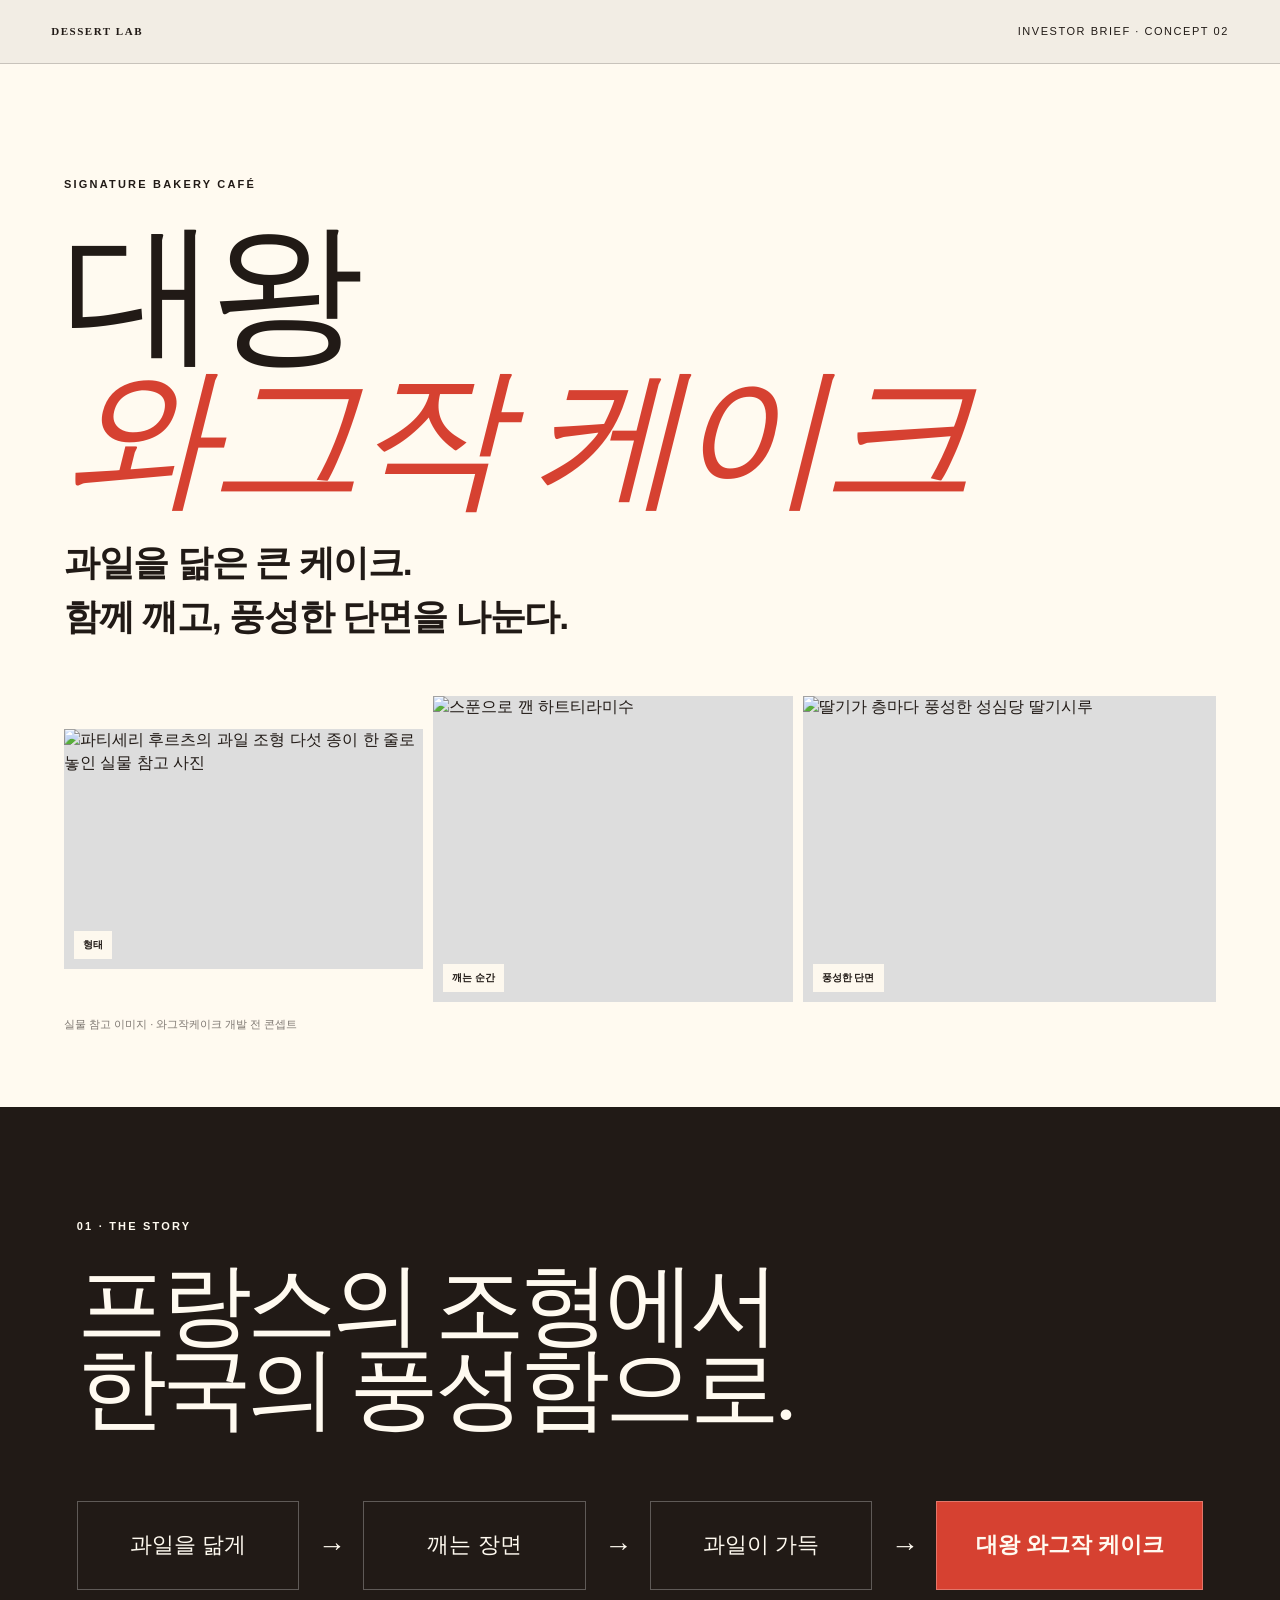
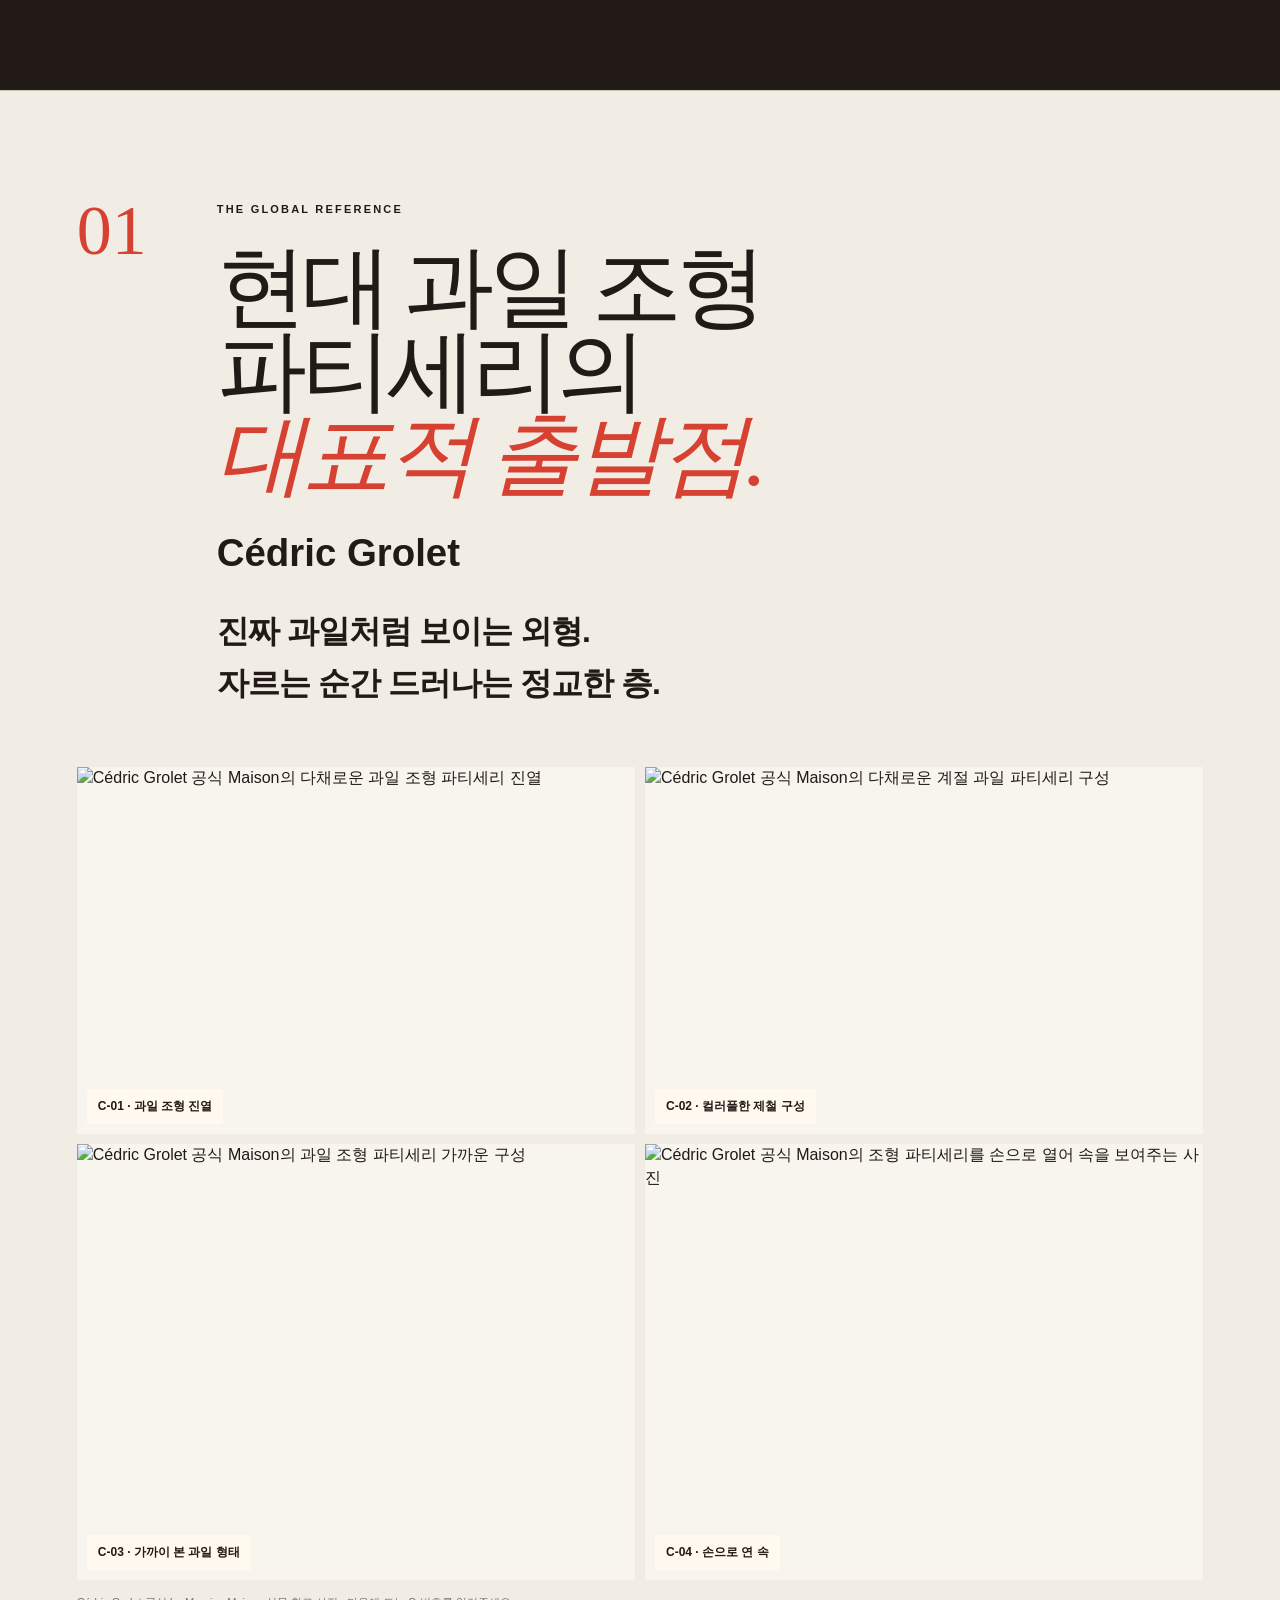
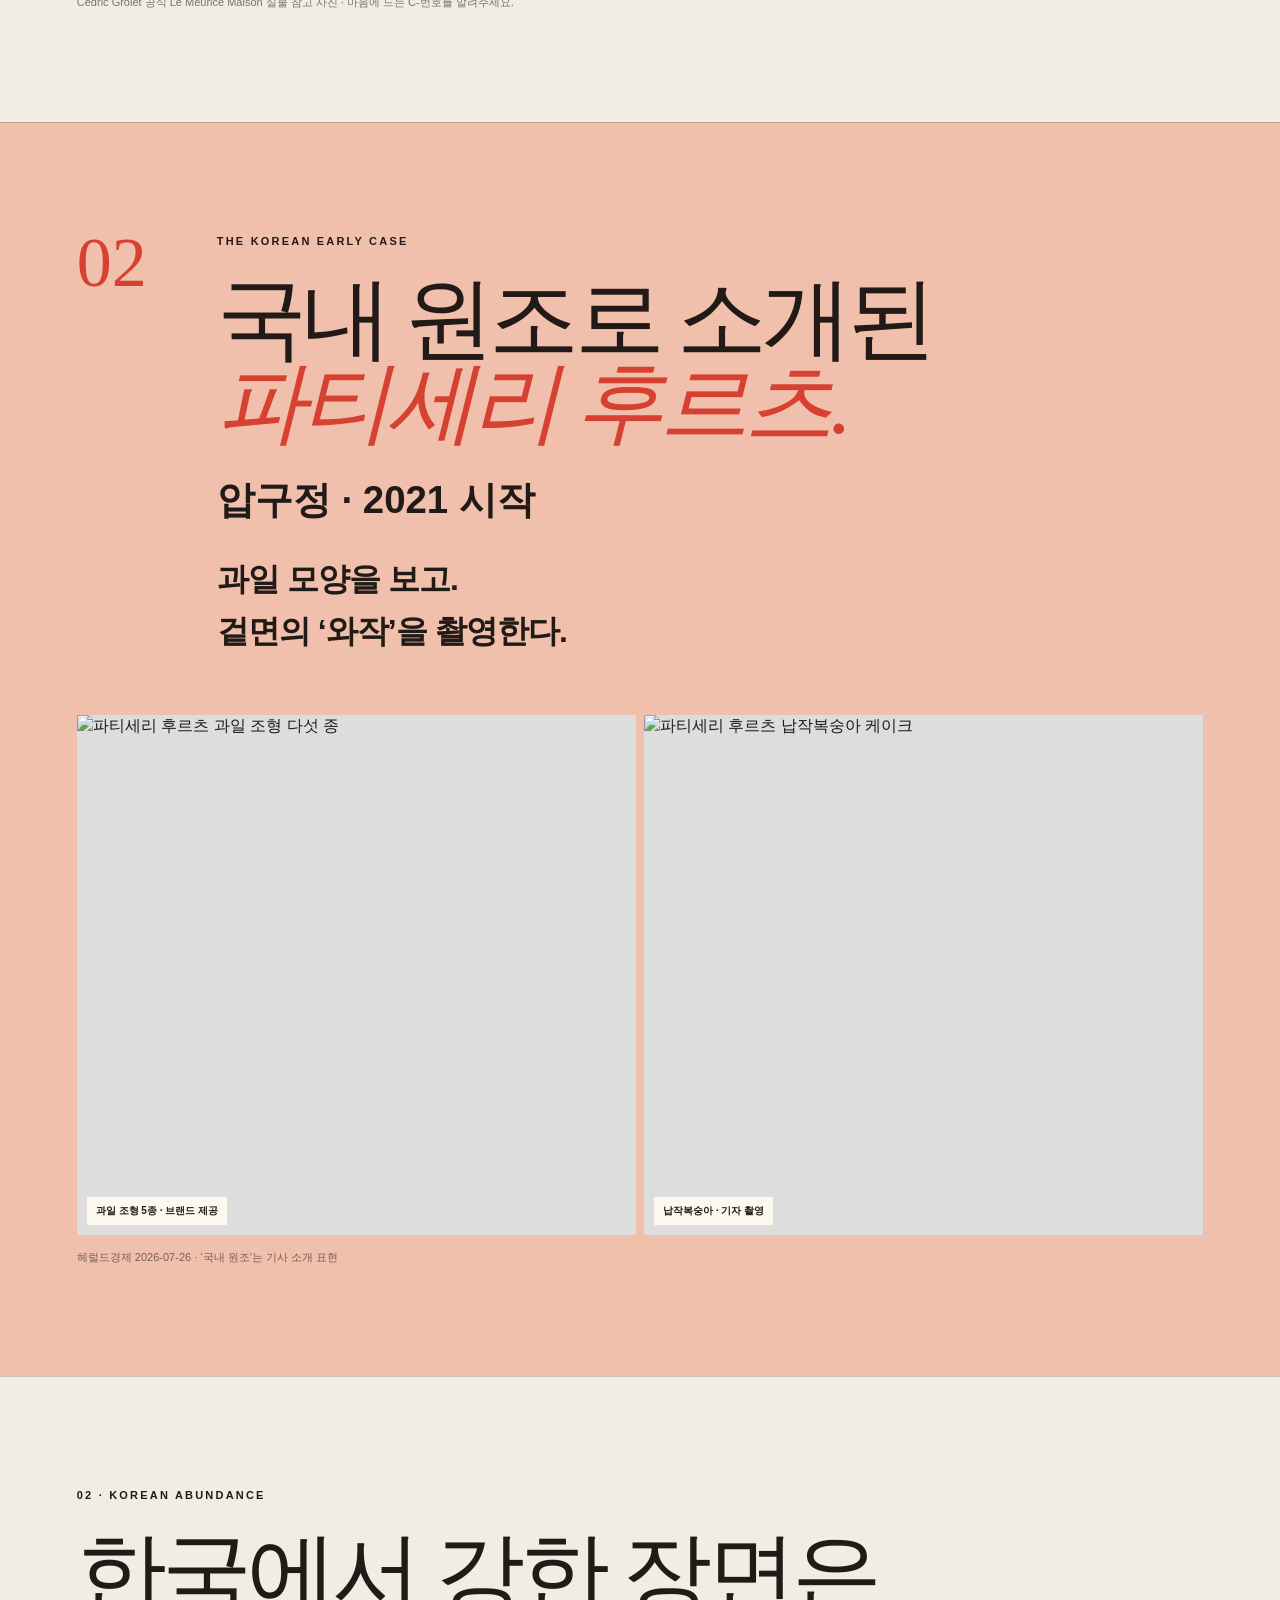
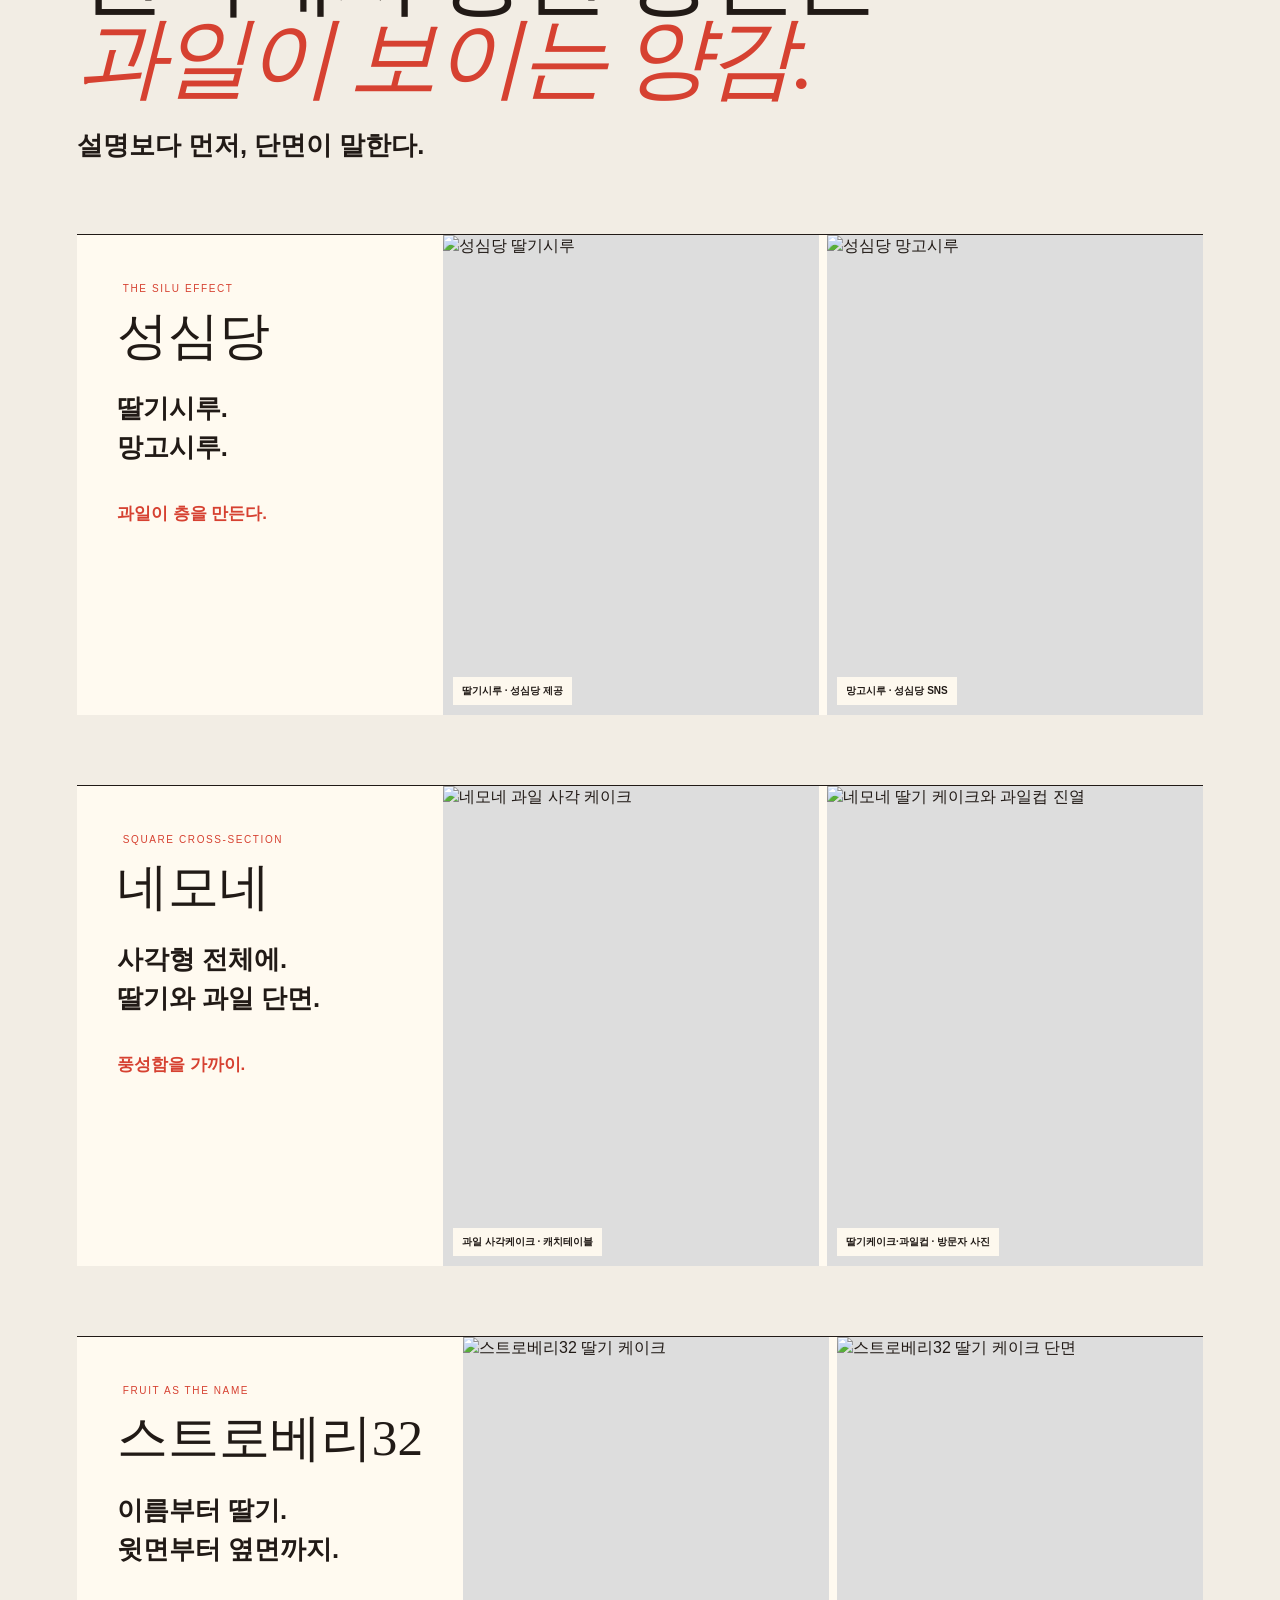
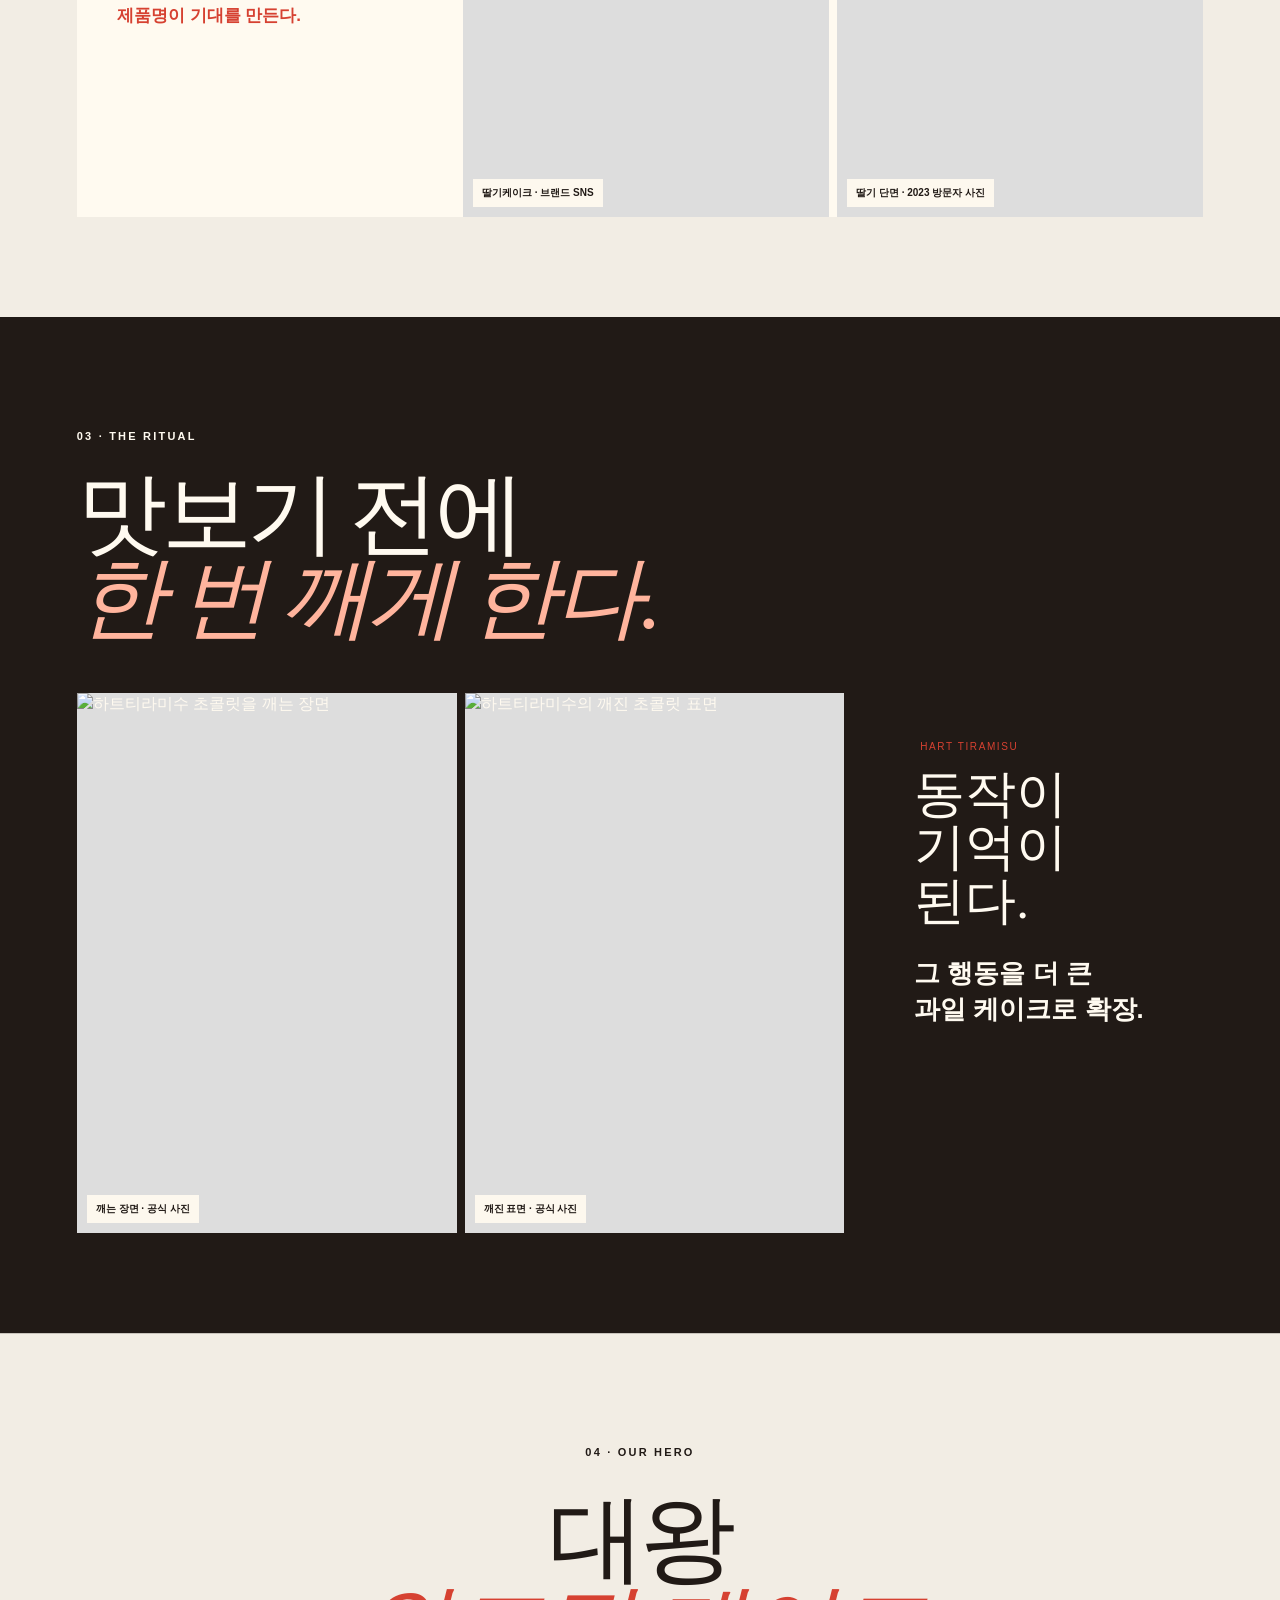
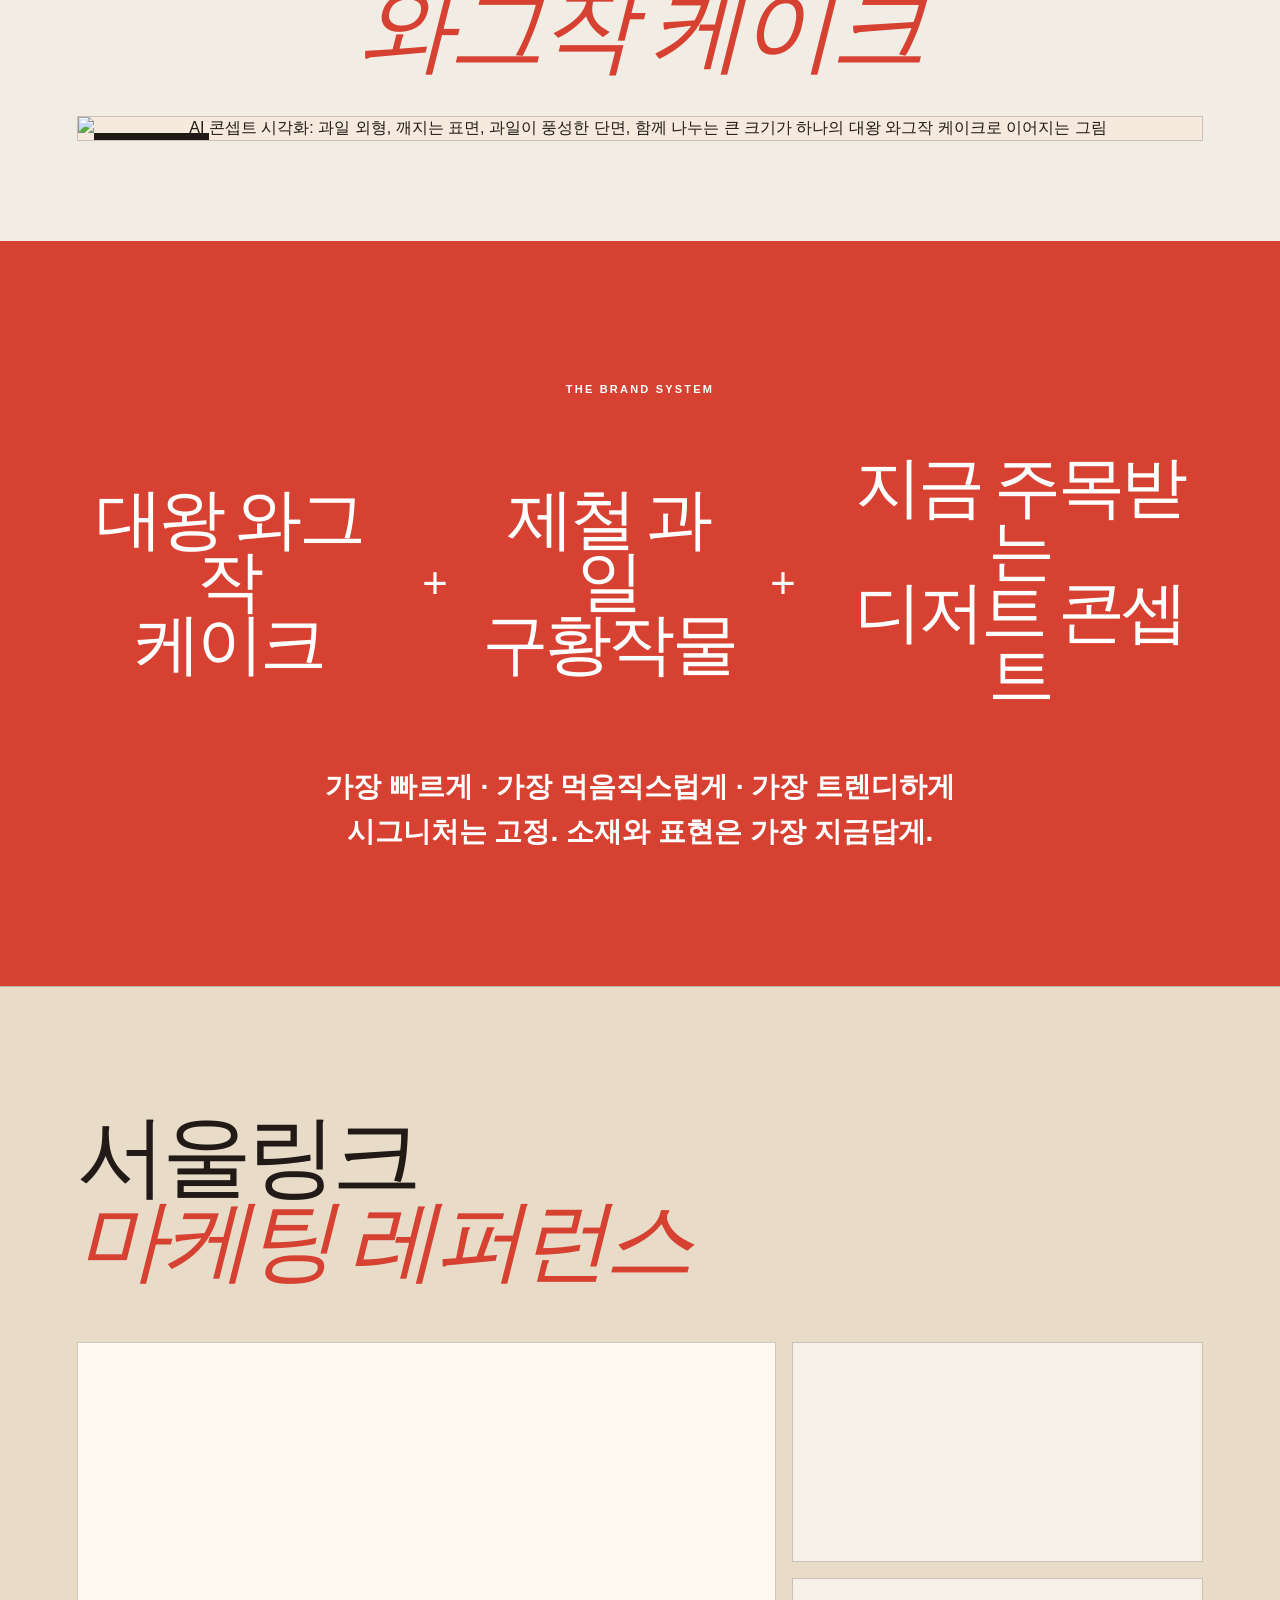
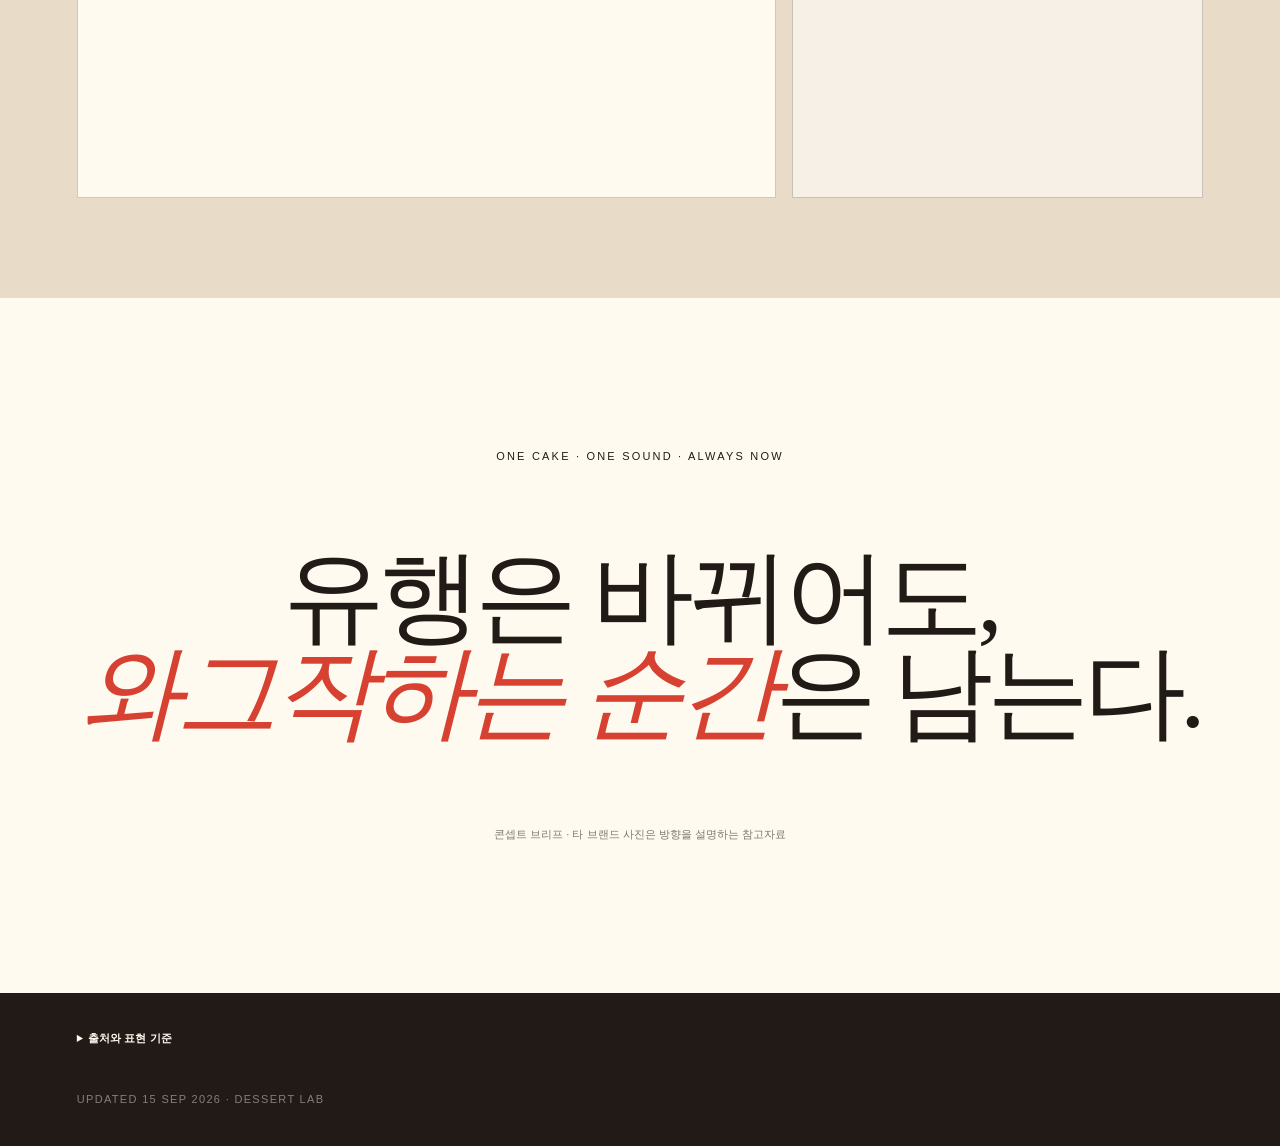
==== index.html @ 6ab6a75a "Publish reviewed Wagjak investor brief for GitHub Pages" ====
<!doctype html><html lang="ko"><head><meta charset="utf-8"><meta name="viewport" content="width=device-width,initial-scale=1"><title>대왕 와그작 케이크 — 투자자 브리프</title><meta name="description" content="대왕 와그작 케이크 투자자 콘셉트 브리프"><link rel="icon" href="favicon.svg"><link rel="stylesheet" href="investor-brief.css"></head><body>
<header class="topbar"><a href="/wagjak-investor-brief/">DESSERT LAB</a><span>INVESTOR BRIEF · CONCEPT 02</span></header><main>
<section class="hero"><p class="tag">SIGNATURE BAKERY CAFÉ</p><h1>대왕<br><em>와그작 케이크</em></h1><p class="hero-line">과일을 닮은 큰 케이크.</p><p class="hero-line">함께 깨고, 풍성한 단면을 나눈다.</p><div class="hero-strip"><figure><img src="https://t1.daumcdn.net/news/202607/26/ned/20260726112140894qtnc.png" alt="파티세리 후르츠의 과일 조형 다섯 종이 한 줄로 놓인 실물 참고 사진"><figcaption>형태</figcaption></figure><figure><img src="https://cdn.imweb.me/thumbnail/20251105/2d147b39cf2cd.png" alt="스푼으로 깬 하트티라미수"><figcaption>깨는 순간</figcaption></figure><figure><img src="https://t1.daumcdn.net/news/202502/12/nongmin/20250212144545422klud.jpg" alt="딸기가 층마다 풍성한 성심당 딸기시루"><figcaption>풍성한 단면</figcaption></figure></div><p class="note">실물 참고 이미지 · 와그작케이크 개발 전 콘셉트</p></section>

<section class="section dark"><p class="label">01 · THE STORY</p><h2>프랑스의 조형에서<br>한국의 풍성함으로.</h2><div class="path"><span>과일을 닮게</span><i>→</i><span>깨는 장면</span><i>→</i><span>과일이 가득</span><i>→</i><strong>대왕 와그작 케이크</strong></div></section>

<section class="section chapter cedric-chapter"><div class="num">01</div><div><p class="tag">THE GLOBAL REFERENCE</p><h2>현대 과일 조형 파티세리의<br><em>대표적 출발점.</em></h2><h3>Cédric Grolet</h3><p class="slide">진짜 과일처럼 보이는 외형.</p><p class="slide">자르는 순간 드러나는 정교한 층.</p></div><div class="gallery cedric-gallery"><figure><img src="https://cedric-grolet.com/img/sym/medias/resize/prehome_desktop-938065b7250c90f89d3b0b6c41bfcf95ceca640b_CG-Meurice-Printemps-Mai%CC%88aCha%CC%88-21-(1).jpg" alt="Cédric Grolet 공식 Maison의 다채로운 과일 조형 파티세리 진열" loading="lazy"><figcaption>C-01 · 과일 조형 진열</figcaption></figure><figure><img src="https://cedric-grolet.com/img/sym/medias/resize/editointro_tablet_2x-187b91f74e1d0a1f94e488424fb6aaaf1cd34687_CG-Meurice-Hiver2025-Mai%CC%88aCha%CC%88-101.jpg" alt="Cédric Grolet 공식 Maison의 다채로운 계절 과일 파티세리 구성" loading="lazy"><figcaption>C-02 · 컬러풀한 제철 구성</figcaption></figure><figure><img src="https://cedric-grolet.com/img/sym/medias/resize/editofull_mobile_2x-005d2161b3e5ae58d8e81b61d31ab1f78c7040b7_Mobile-SECONDMaison-Meurice.jpg" alt="Cédric Grolet 공식 Maison의 과일 조형 파티세리 가까운 구성" loading="lazy"><figcaption>C-03 · 가까이 본 과일 형태</figcaption></figure><figure><img src="https://cedric-grolet.com/img/sym/medias/resize/editodemi_tablet_2x-8f49343220e0423e98db856c11fac71ce578ff63_CG-Meurice-Hiver2025-Mai%CC%88aCha%CC%88-112.jpg" alt="Cédric Grolet 공식 Maison의 조형 파티세리를 손으로 열어 속을 보여주는 사진" loading="lazy"><figcaption>C-04 · 손으로 연 속</figcaption></figure></div><p class="source">Cédric Grolet 공식 Le Meurice Maison 실물 참고 사진 · 마음에 드는 C-번호를 알려주세요.</p></section>

<section class="section chapter peach"><div class="num">02</div><div><p class="tag">THE KOREAN EARLY CASE</p><h2>국내 원조로 소개된<br><em>파티세리 후르츠.</em></h2><h3>압구정 · 2021 시작</h3><p class="slide">과일 모양을 보고.</p><p class="slide">겉면의 ‘와작’을 촬영한다.</p></div><div class="gallery two"><figure><img src="https://t1.daumcdn.net/news/202607/26/ned/20260726112140894qtnc.png" alt="파티세리 후르츠 과일 조형 다섯 종"><figcaption>과일 조형 5종 · 브랜드 제공</figcaption></figure><figure><img src="https://t1.daumcdn.net/news/202607/26/ned/20260726112141192msxs.png" alt="파티세리 후르츠 납작복숭아 케이크"><figcaption>납작복숭아 · 기자 촬영</figcaption></figure></div><p class="source">헤럴드경제 2026-07-26 · ‘국내 원조’는 기사 소개 표현</p></section>

<section class="section abundance"><p class="label">02 · KOREAN ABUNDANCE</p><h2>한국에서 강한 장면은<br><em>과일이 보이는 양감.</em></h2><p class="lead">설명보다 먼저, 단면이 말한다.</p>
<article class="brand"><div class="brand-copy"><span>THE SILU EFFECT</span><h3>성심당</h3><p>딸기시루.</p><p>망고시루.</p><strong>과일이 층을 만든다.</strong></div><div class="gallery two"><figure><img src="https://t1.daumcdn.net/news/202502/12/nongmin/20250212144545422klud.jpg" alt="성심당 딸기시루"><figcaption>딸기시루 · 성심당 제공</figcaption></figure><figure><img src="https://cphoto.asiae.co.kr/listimglink/1/2024072014373658607_1721453856.jpg" alt="성심당 망고시루"><figcaption>망고시루 · 성심당 SNS</figcaption></figure></div></article>
<article class="brand"><div class="brand-copy"><span>SQUARE CROSS-SECTION</span><h3>네모네</h3><p>사각형 전체에.</p><p>딸기와 과일 단면.</p><strong>풍성함을 가까이.</strong></div><div class="gallery two"><figure><img src="/wagjak-investor-brief/evidence/hunt/SUP-DOM-005/nemone-cake.jpg" alt="네모네 과일 사각 케이크"><figcaption>과일 사각케이크 · 캐치테이블</figcaption></figure><figure><img src="/wagjak-investor-brief/evidence/hunt/CLAUDE-116-KOREAPRODUCTVISUALS/images/nemone_ugc_IMG4414.jpg" alt="네모네 딸기 케이크와 과일컵 진열"><figcaption>딸기케이크·과일컵 · 방문자 사진</figcaption></figure></div></article>
<article class="brand"><div class="brand-copy"><span>FRUIT AS THE NAME</span><h3>스트로베리32</h3><p>이름부터 딸기.</p><p>윗면부터 옆면까지.</p><strong>제품명이 기대를 만든다.</strong></div><div class="gallery two"><figure><img src="https://t1.daumcdn.net/news/202502/12/nongmin/20250212144542284dgti.png" alt="스트로베리32 딸기 케이크"><figcaption>딸기케이크 · 브랜드 SNS</figcaption></figure><figure><img src="/wagjak-investor-brief/evidence/brief/strawberry32-cross.jpg" alt="스트로베리32 딸기 케이크 단면"><figcaption>딸기 단면 · 2023 방문자 사진</figcaption></figure></div></article></section>

<section class="section dark crack"><p class="label">03 · THE RITUAL</p><h2>맛보기 전에<br><em>한 번 깨게 한다.</em></h2><div class="crack-grid"><div class="gallery two"><figure><img src="https://cdn.imweb.me/thumbnail/20251105/2d147b39cf2cd.png" alt="하트티라미수 초콜릿을 깨는 장면"><figcaption>깨는 장면 · 공식 사진</figcaption></figure><figure><img src="https://cdn.imweb.me/thumbnail/20251109/1ca133a528142.png" alt="하트티라미수의 깨진 초콜릿 표면"><figcaption>깨진 표면 · 공식 사진</figcaption></figure></div><div class="brand-copy"><span>HART TIRAMISU</span><h3>동작이<br>기억이 된다.</h3><p>그 행동을 더 큰<br>과일 케이크로 확장.</p></div></div></section>

<section class="section product"><p class="label">04 · OUR HERO</p><h2>대왕<br><em>와그작 케이크</em></h2><figure class="concept-equation"><img src="/wagjak-investor-brief/evidence/brief/wagjak-ai-concept-equation-v1.png" alt="AI 콘셉트 시각화: 과일 외형, 깨지는 표면, 과일이 풍성한 단면, 함께 나누는 큰 크기가 하나의 대왕 와그작 케이크로 이어지는 그림" loading="lazy"><figcaption>AI 콘셉트 시각화</figcaption></figure></section>

<section class="architecture"><p class="tag">THE BRAND SYSTEM</p><div><strong>대왕 와그작<br>케이크</strong><i>+</i><strong>제철 과일<br>구황작물</strong><i>+</i><strong>지금 주목받는<br>디저트 콘셉트</strong></div><p>가장 빠르게 · 가장 먹음직스럽게 · 가장 트렌디하게</p><p>시그니처는 고정. 소재와 표현은 가장 지금답게.</p></section>

<section class="section marketing-reference"><h2>서울링크<br><em>마케팅 레퍼런스</em></h2><div class="marketing-reference-visuals" aria-hidden="true"><div class="marketing-reference-frame main"></div><div class="marketing-reference-frame"></div><div class="marketing-reference-frame"></div></div></section><section class="closing"><p>ONE CAKE · ONE SOUND · ALWAYS NOW</p><h2>유행은 바뀌어도,<br><em>와그작하는 순간</em>은 남는다.</h2><p class="note">콘셉트 브리프 · 타 브랜드 사진은 방향을 설명하는 참고자료</p></section>

<footer><details><summary>출처와 표현 기준</summary><ol><li><a href="https://cedric-grolet.com/meurice/en/edito/our-maison">Cédric Grolet 공식 Maison</a> 및 <a href="https://cedric-grolet.com/monte-carlo/produit/citron-jaune25/">공식 Citron Jaune</a>. 2012년부터 Le Meurice 수석 파티시에로 활동한 흐름을 확인했습니다.</li><li><a href="https://v.daum.net/v/20260726112140018">헤럴드경제 파티세리 후르츠 인터뷰</a>. 직접 전파·카피 관계는 주장하지 않습니다.</li><li><a href="https://v.daum.net/v/20250212144540543?s=print_news">농민신문 딸기시루·스트로베리32</a>, <a href="https://view.asiae.co.kr/article/2024072014395605484">아시아경제 망고시루</a>, <a href="https://hozy.tistory.com/661">스트로베리32 방문자 단면 사진, 2023-01-06</a>.</li><li><a href="https://www.catchtable.net/shop/nemone_cafe/menus">네모네 캐치테이블</a> 및 성수점 방문자 사진.</li><li><a href="https://harttiramisu.kr/brand">하트티라미수 공식 브랜드</a>.</li></ol><p>와그작케이크의 실제 제품 사진은 아직 없습니다. 제품 크기·맛·공정·인테리어는 개발 전 제안입니다.</p></details><span>UPDATED 15 SEP 2026 · DESSERT LAB</span></footer>
</main></body></html>
---- investor-brief.css ----
:root{--ink:#211a16;--paper:#f2ede4;--cream:#fffaf0;--red:#d64131;--peach:#efb097;--green:#415a43;--line:rgba(33,26,22,.2)}*{box-sizing:border-box}body{margin:0;background:var(--paper);color:var(--ink);font-family:Inter,Pretendard,"Apple SD Gothic Neo",Arial,sans-serif;line-height:1.4}a{color:inherit}img{display:block;width:100%;height:100%;object-fit:cover}h1,h2,h3,p{word-break:keep-all}.topbar{height:64px;padding:0 max(24px,4vw);display:flex;align-items:center;justify-content:space-between;border-bottom:1px solid var(--line);font-size:11px;letter-spacing:.14em}.topbar a{font-family:Georgia,serif;font-weight:700;text-decoration:none}.hero{padding:8vw 5vw 5vw;min-height:100vh;background:var(--cream)}.tag,.label{font-size:11px;letter-spacing:.2em;font-weight:800}.hero h1,.section h2,.architecture strong,.closing h2{font-family:Georgia,"Noto Serif KR",serif;font-weight:400;letter-spacing:-.055em;line-height:.94}.hero h1{font-size:clamp(72px,12vw,188px);margin:28px 0}em{font-style:italic;color:var(--red)}.hero-line{font-size:clamp(22px,2.8vw,42px);font-weight:650;letter-spacing:-.035em;margin:4px 0}.hero-strip{display:grid;grid-template-columns:1fr 1fr 1.15fr;gap:10px;height:34vh;min-height:260px;margin-top:54px}figure{position:relative;margin:0;overflow:hidden;background:#ddd}figcaption{position:absolute;left:10px;bottom:10px;background:rgba(255,250,240,.94);color:var(--ink);padding:7px 9px;font-size:10px;font-weight:700}.note,.source{font-size:11px;opacity:.58;margin-top:15px}.section{padding:100px max(24px,6vw);border-top:1px solid var(--line)}.section h2{font-size:clamp(48px,7vw,104px);margin:28px 0;max-width:1200px}.lead{font-size:clamp(18px,2vw,28px);font-weight:650}.option-grid{display:grid;grid-template-columns:repeat(3,1fr);gap:18px;margin-top:54px}.option-grid article{background:var(--cream);padding:14px}.option-grid article>b,.brand-copy>span{display:block;font-size:10px;letter-spacing:.16em;color:var(--red);margin:7px 6px 13px}.duo{height:330px;display:grid;grid-template-columns:1fr 1fr;gap:3px}.option-grid h3{font-family:Georgia,"Noto Serif KR",serif;font-size:30px;margin:22px 6px 6px}.option-grid p{margin:0 6px 12px}.dark{background:var(--ink);color:var(--cream)}.dark em{color:#ffb49d}.path{display:grid;grid-template-columns:1fr auto 1fr auto 1fr auto 1.2fr;align-items:center;gap:18px;margin-top:70px}.path span,.path strong{padding:28px 16px;border:1px solid rgba(255,255,255,.28);font-size:clamp(16px,1.7vw,25px);text-align:center}.path strong{background:var(--red)}.path i{font-size:28px}.chapter{display:grid;grid-template-columns:110px 1fr;column-gap:30px}.num{font:70px Georgia,serif;color:var(--red)}.chapter h3{font-size:clamp(26px,3vw,46px);margin:0 0 30px}.slide{font-size:clamp(21px,2.5vw,36px);font-weight:650;letter-spacing:-.03em;margin:7px 0}.gallery{display:grid;gap:8px}.gallery.two{grid-template-columns:repeat(2,1fr)}.gallery.three{grid-template-columns:repeat(3,1fr)}.chapter>.gallery{grid-column:1/-1;height:520px;margin-top:54px}.source{grid-column:1/-1}.peach{background:#f1c0ad}.brand{display:grid;grid-template-columns:.65fr 1.35fr;background:var(--cream);border-top:1px solid var(--ink);margin-top:70px}.brand-copy{padding:40px}.brand-copy h3{font:clamp(38px,4vw,62px)/1.05 Georgia,"Noto Serif KR",serif;margin:10px 0 28px}.brand-copy p{font-size:clamp(19px,2vw,28px);font-weight:650;margin:4px 0}.brand-copy strong{display:block;margin-top:36px;font-size:17px;color:var(--red)}.brand .gallery{height:480px}.crack-grid{display:grid;grid-template-columns:1.4fr .6fr;gap:30px;margin-top:52px}.crack-grid>.gallery{height:540px}.product{text-align:center}.product>h2{font-size:clamp(76px,12vw,170px);margin:48px auto 80px}.ritual{display:grid;grid-template-columns:repeat(4,1fr);border-block:1px solid var(--ink);text-align:left}.ritual div{padding:30px;border-right:1px solid var(--ink)}.ritual div:last-child{border:0}.ritual b,.proof b,.pillar-grid b{font-size:11px;color:var(--red)}.ritual h3{font-size:30px;margin:30px 0 8px}.architecture{padding:130px 5vw;background:var(--red);color:#fff;text-align:center}.architecture>div{display:flex;align-items:center;justify-content:center;gap:28px;margin:60px auto;max-width:1500px}.architecture strong{font-size:clamp(34px,5.2vw,76px)}.architecture i{font-size:44px}.architecture>p:not(.tag){font-size:clamp(20px,2.2vw,32px);font-weight:700;margin:5px}.why{background:#e8dcc9}.answer{font:clamp(70px,11vw,154px)/1 Georgia,"Noto Serif KR",serif;color:var(--red);margin:45px 0}.proof{display:grid;grid-template-columns:repeat(3,1fr);margin-top:60px;border:1px solid var(--ink)}.proof article{padding:36px;min-height:270px;border-right:1px solid var(--ink)}.proof article:last-child{border:0}.proof h3{font-size:clamp(25px,2.5vw,38px);margin:34px 0}.proof span{display:inline-block;padding:8px 10px;border:1px dashed var(--ink);font-size:10px;opacity:.6}.founder-grid{display:grid;grid-template-columns:.7fr 1.3fr;gap:50px;margin-top:60px}.founder-grid>div:first-child{align-self:center}.founder-grid strong{display:block;font:clamp(28px,3vw,46px)/1.2 Georgia,"Noto Serif KR",serif;margin-top:46px}.founder-grid small{display:block;margin-top:34px;opacity:.55}.founder-grid>.gallery{height:570px}.experience{display:flex;justify-content:center;align-items:center;gap:30px;margin-top:64px;font:clamp(25px,4vw,60px)/1.1 Georgia,"Noto Serif KR",serif}.experience i{color:#ffb49d}.pillars{background:var(--green);color:var(--cream)}.pillar-grid{display:grid;grid-template-columns:repeat(4,1fr);margin-top:60px;border:1px solid rgba(255,255,255,.35)}.pillar-grid article{padding:34px;min-height:230px;border-right:1px solid rgba(255,255,255,.35)}.pillar-grid article:last-child{border:0}.pillar-grid b{color:#ffb49d}.pillar-grid h3{font:clamp(28px,3vw,45px)/1.1 Georgia,"Noto Serif KR",serif;margin:36px 0 12px}.formula{text-align:center;font:clamp(32px,5vw,72px)/1.15 Georgia,"Noto Serif KR",serif;margin:100px auto 0}.formula i{color:#ffb49d}.closing{padding:140px 6vw;background:var(--cream);text-align:center}.closing>p:first-child{font-size:11px;letter-spacing:.2em}.closing h2{font-size:clamp(58px,8vw,118px)}footer{padding:38px max(24px,6vw);background:var(--ink);color:var(--cream);font-size:11px}footer details{max-width:1100px;margin-bottom:30px}footer summary{cursor:pointer;font-weight:800;margin-bottom:16px}footer li{margin:8px 0}footer>span{opacity:.45;letter-spacing:.12em}
@media(max-width:900px){.option-grid{grid-template-columns:1fr}.duo{height:420px}.path{grid-template-columns:1fr}.path i{display:none}.chapter{grid-template-columns:1fr}.brand,.crack-grid,.founder-grid{grid-template-columns:1fr}.brand .gallery,.crack-grid>.gallery{height:440px}.architecture>div{flex-direction:column}.architecture i{transform:rotate(90deg)}.proof,.pillar-grid{grid-template-columns:1fr 1fr}.proof article:nth-child(2),.pillar-grid article:nth-child(2){border-right:0}}
@media(max-width:560px){.topbar{height:54px}.topbar>span{display:none}.hero{padding:70px 20px 36px}.hero h1{font-size:58px}.hero-strip{grid-template-columns:1fr 1fr;height:340px}.hero-strip figure:last-child{grid-column:1/-1}.section{padding:72px 20px}.section h2{font-size:43px}.duo{height:280px}.gallery.two,.gallery.three{grid-template-columns:1fr;height:auto}.gallery figure{height:310px}.chapter>.gallery{height:auto}.brand-copy{padding:28px 20px}.ritual{grid-template-columns:1fr 1fr}.ritual div:nth-child(2){border-right:0}.architecture{padding:90px 20px}.proof,.pillar-grid{grid-template-columns:1fr}.proof article,.pillar-grid article{border-right:0;border-bottom:1px solid currentColor}.experience{flex-direction:column;gap:12px}.closing{padding:100px 20px}.closing h2{font-size:48px}}
/* Numbered, real-photo choices in the existing hero direction section. */
.hero-choice-grid{display:grid;grid-template-columns:repeat(3,minmax(0,1fr));gap:18px;margin-top:45px}
.hero-choice{min-width:0;background:var(--cream);border:1px solid var(--line);overflow:hidden}
.hero-choice.preferred{grid-column:span 2;border:2px solid var(--red)}
.hero-choice-image{position:relative;aspect-ratio:1.22;background:#e5ded3;overflow:hidden}
.hero-choice.preferred .hero-choice-image{aspect-ratio:2.15}
.hero-choice-image img{width:100%;height:100%;object-fit:cover}
.hero-choice-number{position:absolute;top:13px;left:13px;display:grid;place-items:center;min-width:50px;height:50px;padding:0 8px;background:var(--red);color:#fff;font:700 25px Georgia,serif;box-shadow:0 2px 10px rgba(0,0,0,.17)}
.hero-choice-copy{padding:18px 20px 22px}
.hero-choice-copy h3{font:clamp(24px,2.4vw,34px)/1.15 Georgia,"Noto Serif KR",serif;margin:0 0 10px}
.hero-choice-copy p{font-size:15px;font-weight:650;margin:0 0 18px}
.hero-choice-copy small{display:block;font-size:11px;line-height:1.45;opacity:.7}
.hero-choice.preferred .hero-choice-copy h3{color:var(--red)}
.hero-choice-note{margin:28px 0 0;font-size:clamp(17px,1.8vw,24px);font-weight:700}
.hero-choice-sources{margin-top:24px;border-top:1px solid var(--line);padding-top:15px;font-size:12px;opacity:.72}
.hero-choice-sources summary{cursor:pointer;font-weight:700}
.hero-choice-sources p{max-width:900px;line-height:1.6}
@media(max-width:900px){.hero-choice-grid{grid-template-columns:repeat(2,minmax(0,1fr))}.hero-choice.preferred{grid-column:span 2}}
@media(max-width:560px){.hero-choice-grid{grid-template-columns:1fr;gap:14px;margin-top:30px}.hero-choice.preferred{grid-column:auto}.hero-choice.preferred .hero-choice-image,.hero-choice-image{aspect-ratio:1.25}.hero-choice-copy{padding:16px 18px 20px}.hero-choice-copy h3{font-size:28px}.hero-choice-number{min-width:45px;height:45px;font-size:23px}.hero-choice-note{font-size:18px}}
/* Version-separated QUÁ photo chooser in the existing founder section. */
.founder .lead{max-width:900px}
.qua-version{margin-top:70px;border:1px solid rgba(255,255,255,.34)}
.qua-version-heading{padding:28px 34px 34px;background:rgba(255,255,255,.08)}
.qua-version-heading span{font-size:11px;letter-spacing:.18em;color:#ffb49d;font-weight:800}
.qua-version-heading h3{font:clamp(30px,3.6vw,54px)/1.1 Georgia,"Noto Serif KR",serif;margin:18px 0 12px}
.qua-version-heading p{font-size:15px;line-height:1.55;max-width:1000px;margin:0;color:rgba(255,250,240,.8)}
.qua-franchise{border-color:#ffb49d}
.qua-franchise .qua-version-heading{background:rgba(214,65,49,.25)}
.qua-photo-group{padding:32px 34px 38px;border-top:1px solid rgba(255,255,255,.25)}
.qua-group-title{display:flex;gap:20px;align-items:baseline;margin-bottom:22px}
.qua-group-title b{font-size:11px;letter-spacing:.17em;color:#ffb49d}
.qua-group-title h4{font:29px Georgia,"Noto Serif KR",serif;margin:0}
.qua-photo-grid{display:grid;grid-template-columns:repeat(3,minmax(0,1fr));gap:15px}
.qua-photo{min-width:0;background:#fffaf0;color:#211a16}
.qua-photo-frame{position:relative;aspect-ratio:1.28;background:#d5d0c7;overflow:hidden}
.qua-photo-frame img{width:100%;height:100%;object-fit:cover}
.qua-photo-frame span{position:absolute;top:12px;left:12px;padding:8px 10px;background:#d64131;color:#fff;font-size:12px;font-weight:800;letter-spacing:.04em}
.qua-photo p{margin:13px 16px 7px;font-size:19px;font-weight:700}
.qua-photo small{display:block;margin:0 16px 17px;font-size:11px;opacity:.65}
.qua-pick-note{font-size:clamp(17px,1.8vw,24px);font-weight:700;margin:42px 0 0}
.qua-photo-sources{border-top:1px solid rgba(255,255,255,.35);margin-top:24px;padding-top:15px;font-size:12px;opacity:.7}
.qua-photo-sources summary{cursor:pointer;font-weight:800}
.qua-photo-sources p{max-width:900px;line-height:1.6}
@media(max-width:900px){.qua-photo-grid{grid-template-columns:repeat(2,minmax(0,1fr))}}
@media(max-width:560px){.qua-version{margin-top:40px}.qua-version-heading{padding:24px 20px}.qua-version-heading h3{font-size:34px}.qua-version-heading p{font-size:13px}.qua-photo-group{padding:24px 20px 28px}.qua-photo-grid{grid-template-columns:1fr;gap:14px}.qua-photo-frame{aspect-ratio:1.38}.qua-photo p{font-size:18px}.qua-pick-note{font-size:18px}}
/* Official Maison photo alternatives only in the Cédric chapter. */
.cedric-chapter>.cedric-gallery{grid-template-columns:repeat(2,minmax(0,1fr));height:auto;gap:10px}
.cedric-gallery figure{aspect-ratio:1.52;background:#f8f5ef}
.cedric-gallery figure:nth-child(n+3){aspect-ratio:1.28}
.cedric-gallery figure:nth-child(n+3) img{object-fit:contain}
.cedric-gallery figcaption{font-size:12px;padding:9px 11px}
@media(max-width:560px){.cedric-chapter>.cedric-gallery{grid-template-columns:1fr;height:auto}.cedric-gallery figure{height:auto;aspect-ratio:1.35}.cedric-gallery figure:nth-child(n+3){aspect-ratio:1.02}}
/* Two strong photos per QUÁ version group after the owner upload revision. */
.qua-photo-grid.two{grid-template-columns:repeat(2,minmax(0,1fr))}
@media(max-width:560px){.qua-photo-grid.two{grid-template-columns:1fr}}
/* Two evidence pillars in the existing SeoulLink rationale section. */
.why .proof-two{grid-template-columns:repeat(2,minmax(0,1fr));gap:20px;border:0;margin-top:54px}
.why .proof-two article{min-width:0;min-height:520px;border:1px solid var(--ink);background:var(--cream);padding:28px;display:flex;flex-direction:column}
.why .proof-two h3{font:clamp(27px,3vw,47px)/1.12 Georgia,"Noto Serif KR",serif;letter-spacing:-.045em;margin:0 0 28px}
.why .reference-slot{flex:1;min-height:330px;border:2px dashed rgba(33,26,22,.35);display:flex;align-items:center;justify-content:center;background:rgba(232,220,201,.38)}
.why .reference-slot span{border:0;padding:0;opacity:.55;font-size:14px;letter-spacing:.03em}
.why .proof-qua-images{flex:1;display:grid;grid-template-columns:1fr 1fr 1.15fr;gap:7px;min-height:330px;overflow:hidden}
.why .proof-qua-images img{min-width:0;min-height:0;width:100%;height:100%;object-fit:cover}
.why .founder-proof>a{font-size:13px;font-weight:700;align-self:flex-start;margin-top:16px;text-decoration:none;border-bottom:1px solid currentColor}
@media(max-width:900px){.why .proof-two{grid-template-columns:1fr}.why .proof-two article{min-height:450px}}
@media(max-width:560px){.why .proof-two{margin-top:32px;gap:14px}.why .proof-two article{padding:20px;min-height:360px}.why .reference-slot{min-height:250px}.why .proof-qua-images{grid-template-columns:repeat(2,minmax(0,1fr));min-height:0}.why .proof-qua-images img{height:170px}.why .proof-qua-images img:last-child{grid-column:1/-1;height:225px}}
@media(max-width:560px){.hero-strip figure:first-child figcaption{top:8px;bottom:auto}}
/* Single, empty visual shell for future SeoulLink marketing references. */
.marketing-reference{background:#e8dcc9}
.marketing-reference h2{max-width:1100px}
.marketing-reference-visuals{display:grid;grid-template-columns:minmax(0,1.7fr) minmax(0,1fr);grid-template-rows:repeat(2,220px);gap:16px;margin-top:58px}
.marketing-reference-frame{min-width:0;border:1px solid rgba(33,26,22,.22);background:#f6f0e6}
.marketing-reference-frame.main{grid-row:span 2;background:#fffaf0}
@media(max-width:900px){.marketing-reference-visuals{grid-template-columns:1fr 1fr;grid-template-rows:360px 190px}.marketing-reference-frame.main{grid-column:span 2;grid-row:auto}}
@media(max-width:560px){.marketing-reference-visuals{grid-template-columns:1fr;grid-template-rows:260px 150px 150px;gap:12px;margin-top:36px}.marketing-reference-frame.main{grid-column:auto}}
/* Keep the complete 1280:853 first-page fruit composition inside its own frame. */
.hero-strip figure:first-child{width:100%;height:auto;aspect-ratio:1280/853;align-self:center}
/* The 04 concept equation is a labeled AI visualization, not product photography. */
.product>h2{font-size:clamp(62px,7.5vw,112px);margin:34px auto 42px}
.product>.concept-equation{max-width:1500px;margin:0 auto;background:#f6eadf;border:1px solid var(--line)}
.product>.concept-equation img{width:100%;height:auto;object-fit:contain}
.product>.concept-equation figcaption{top:16px;bottom:auto;left:16px;background:var(--ink);color:#fff;font-size:12px;letter-spacing:.02em;padding:9px 11px}
@media(max-width:560px){.product>h2{margin:25px auto 32px}.product>.concept-equation{width:calc(100% + 40px);max-width:none;margin-left:-20px}.product>.concept-equation figcaption{top:10px;left:10px;font-size:10px;padding:7px 9px}}
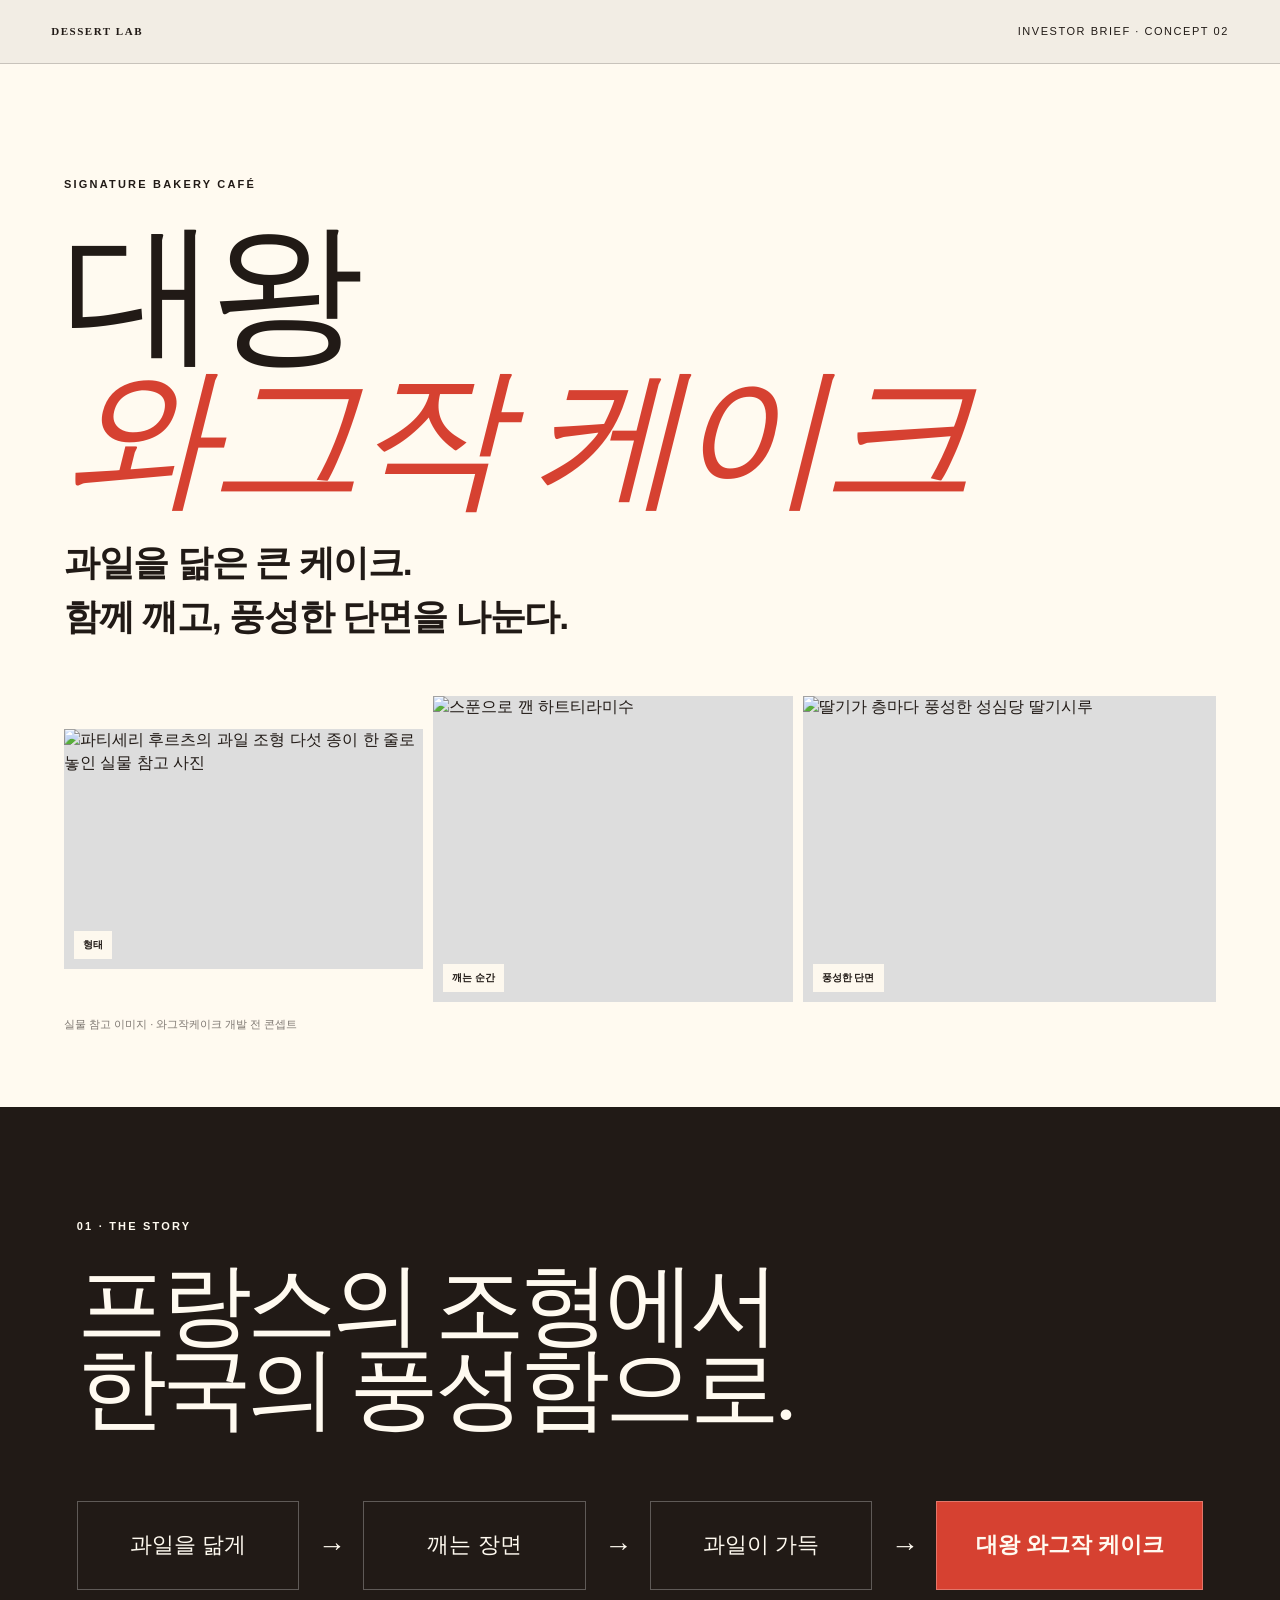
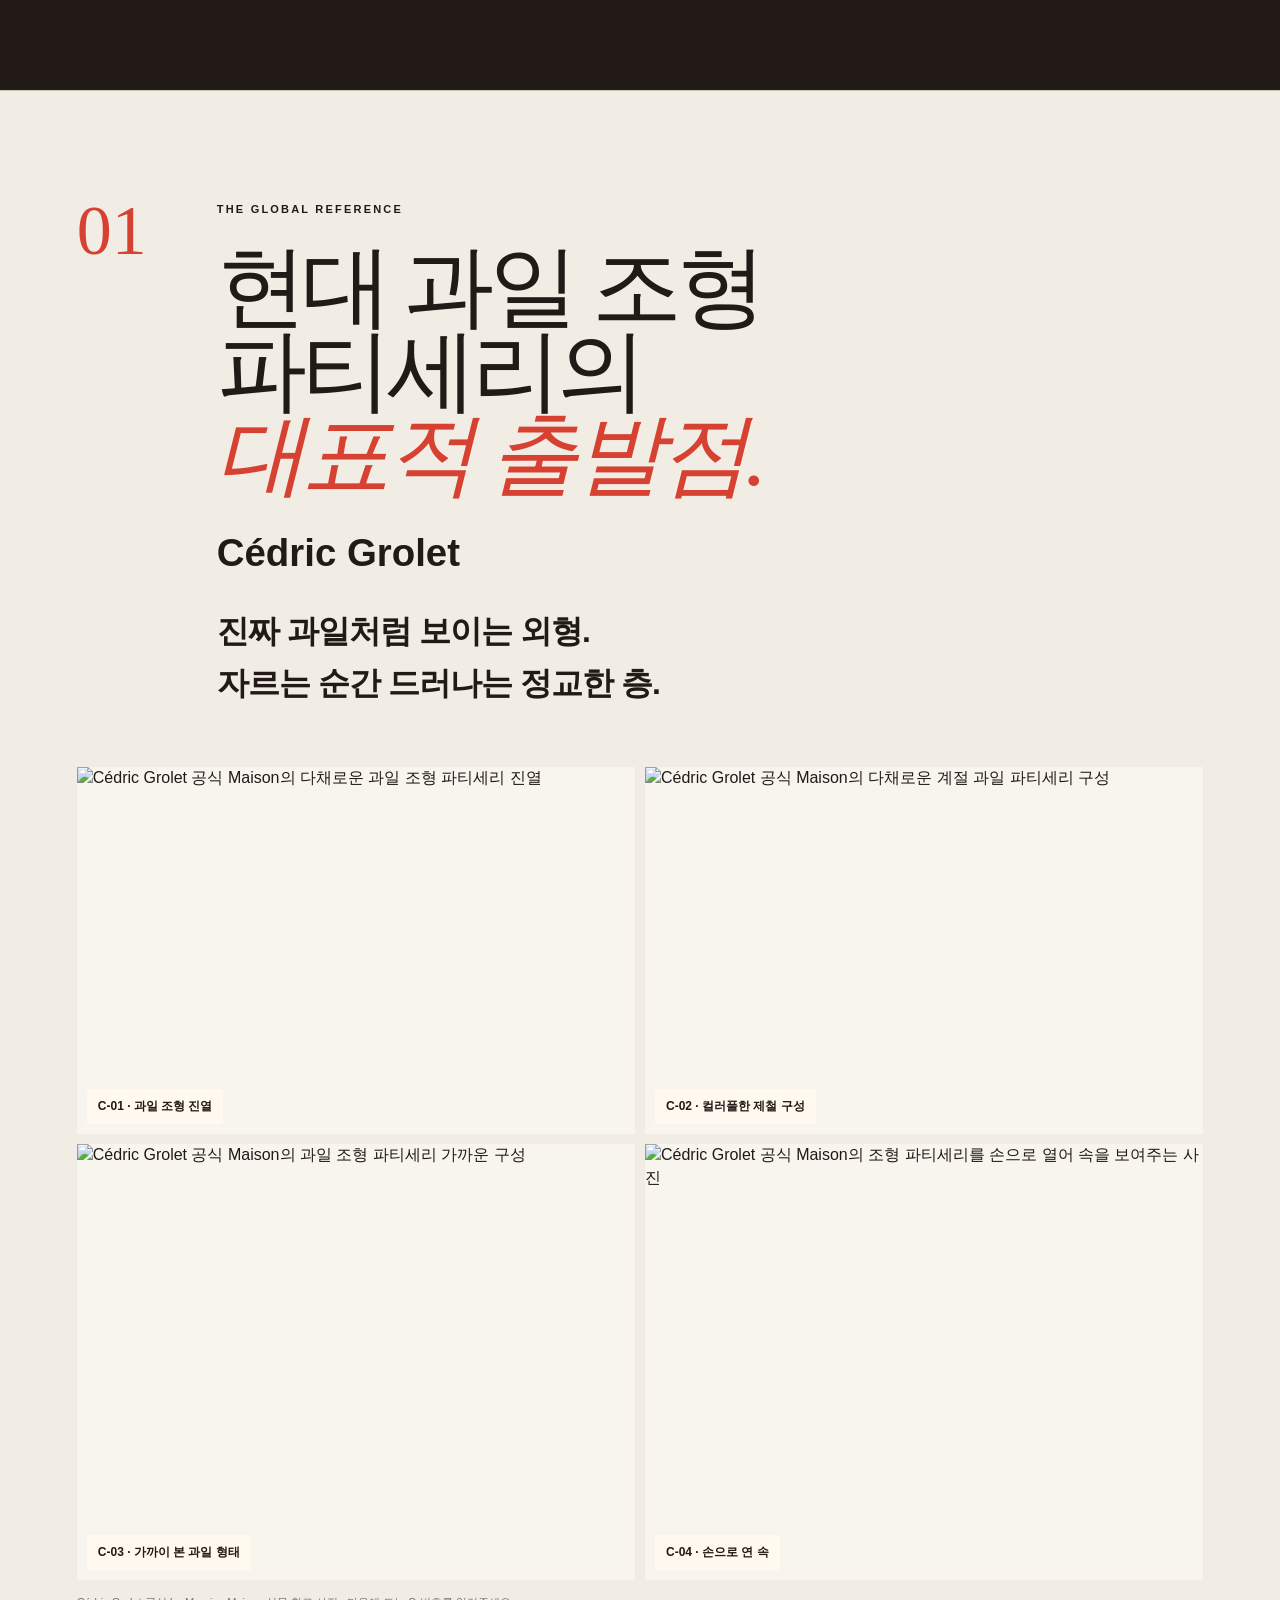
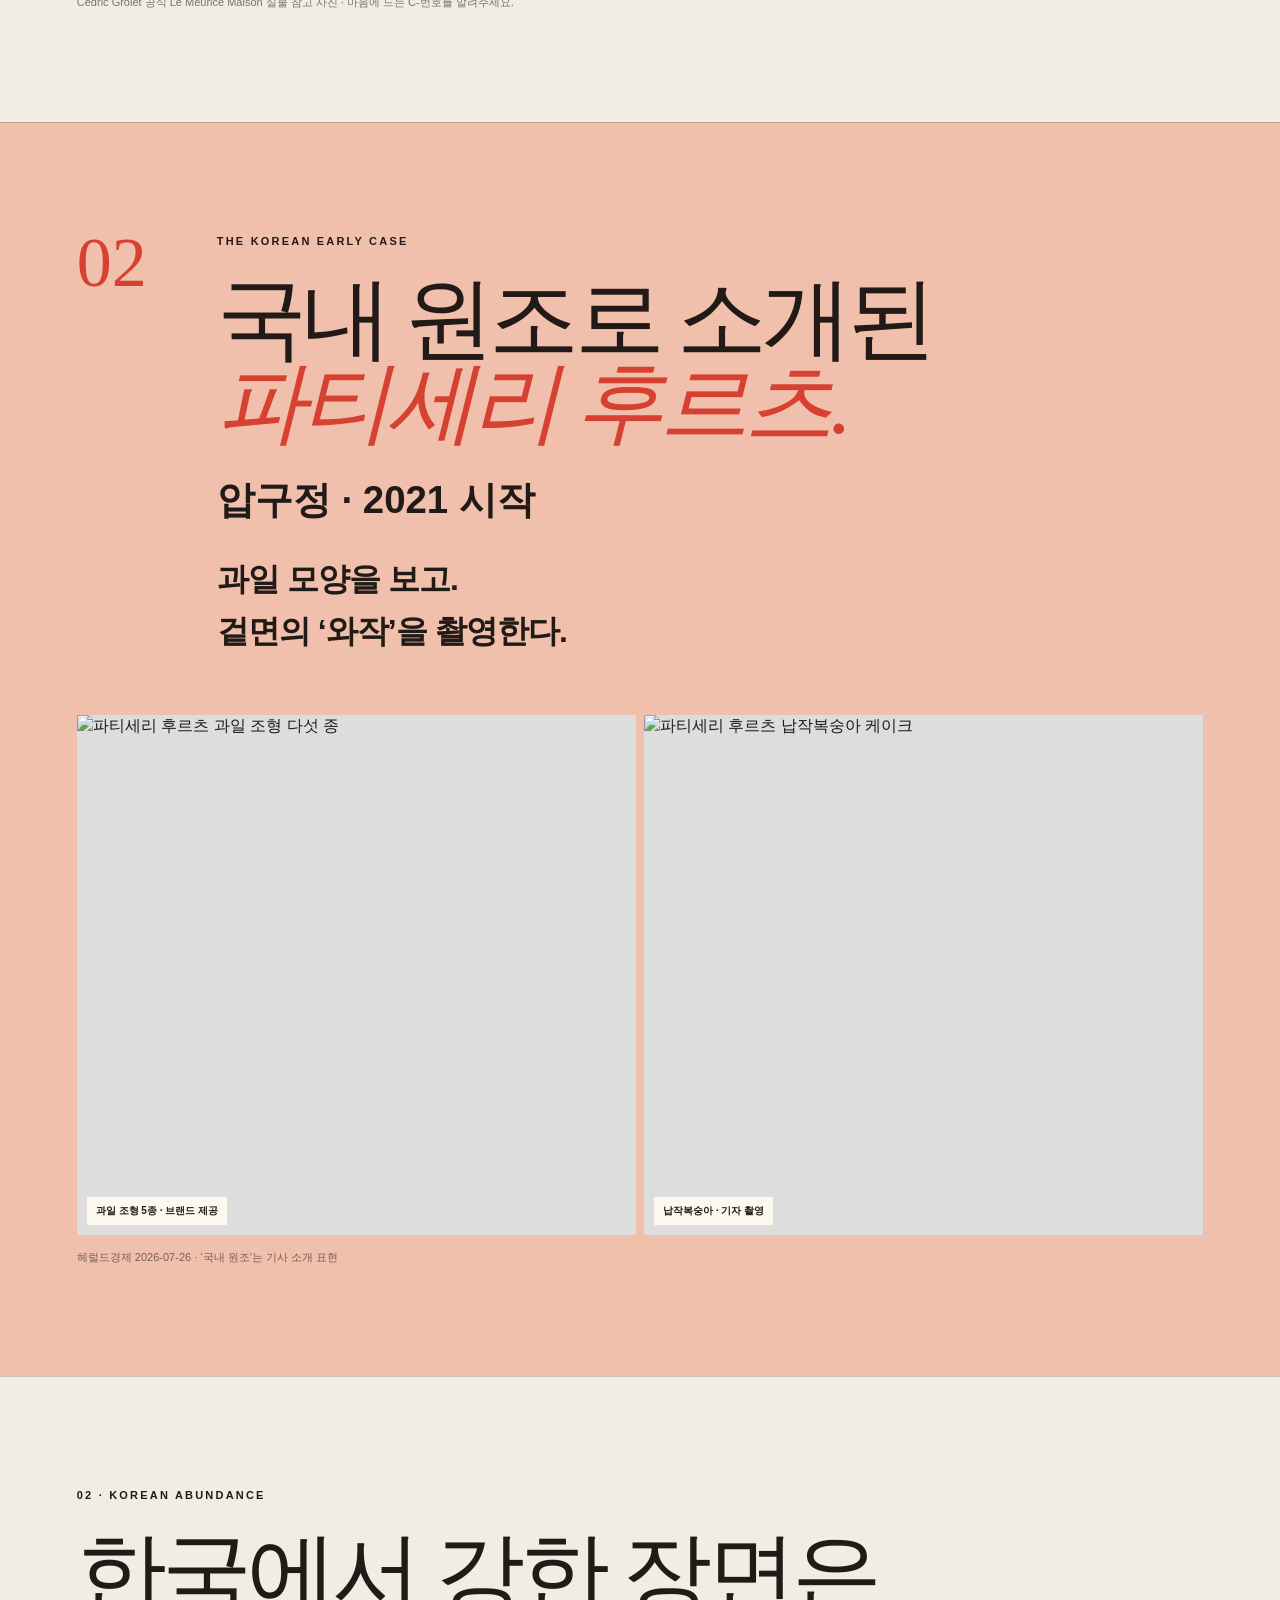
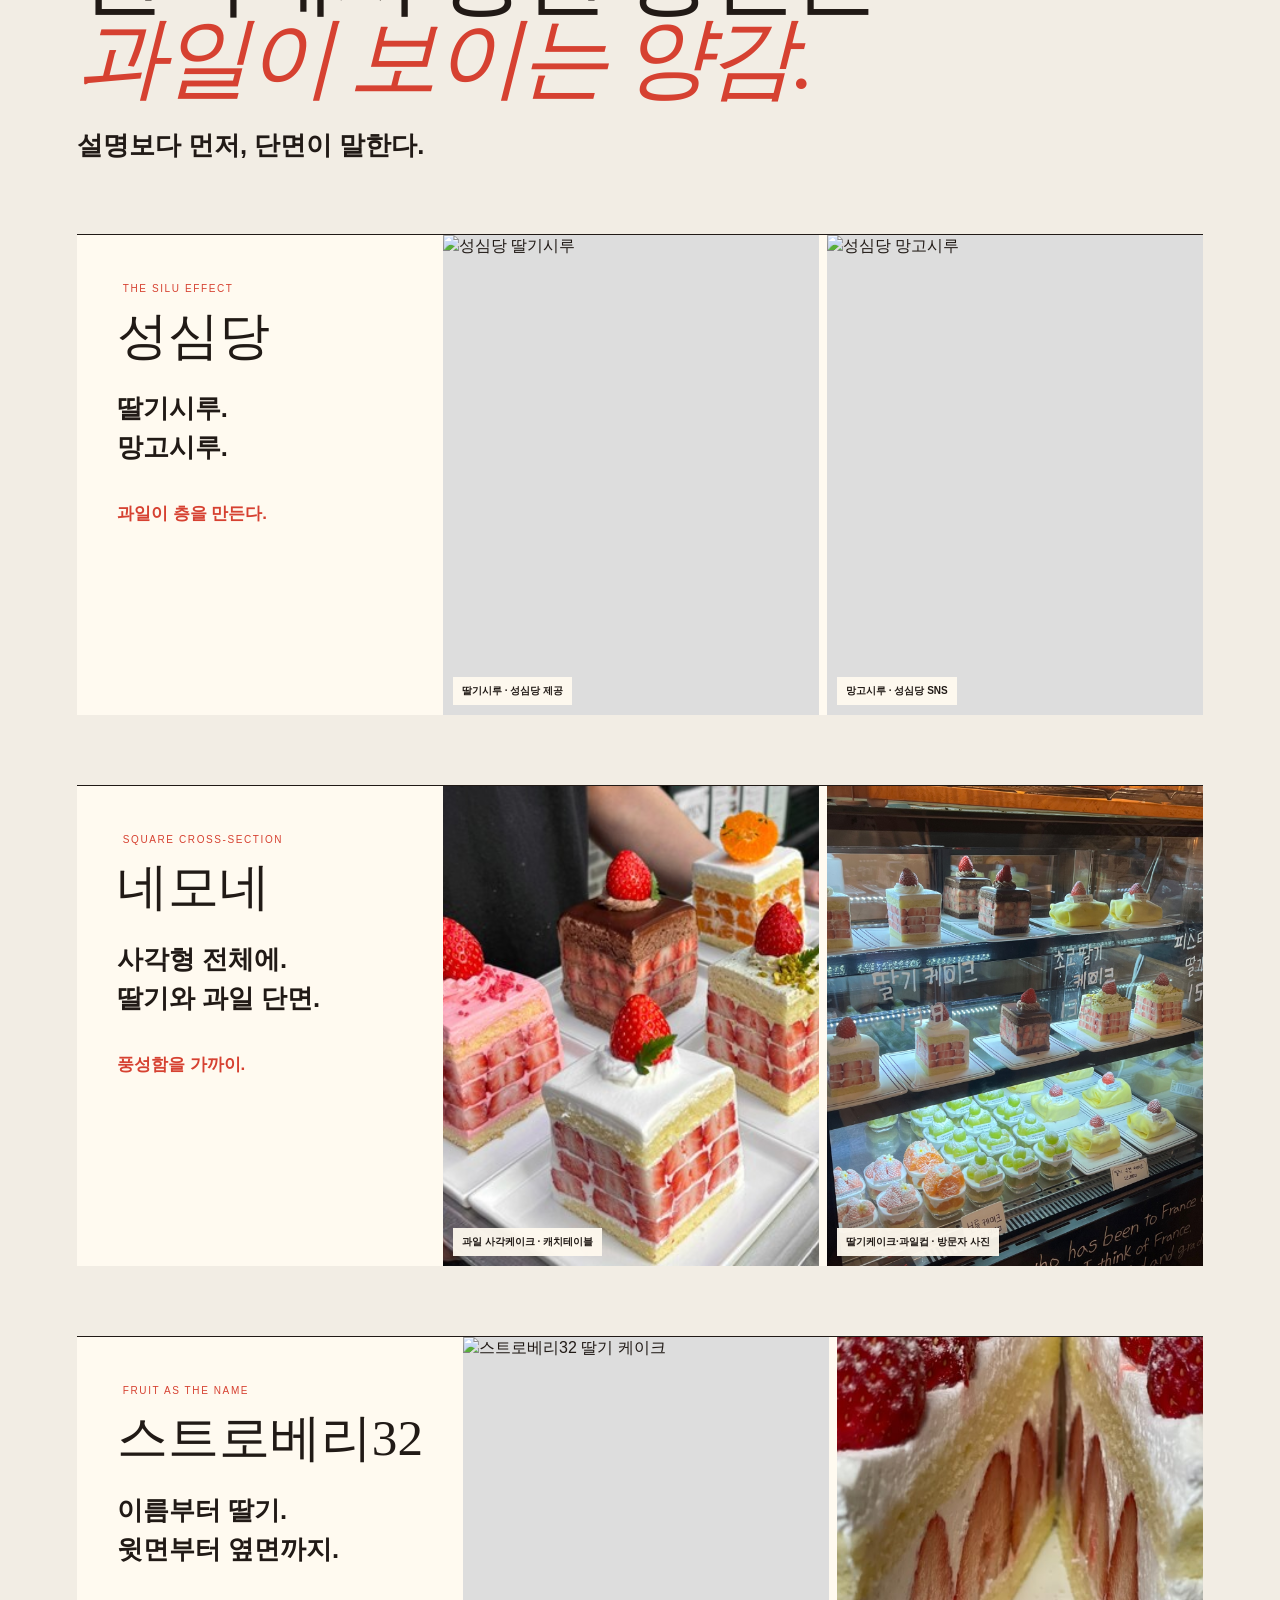
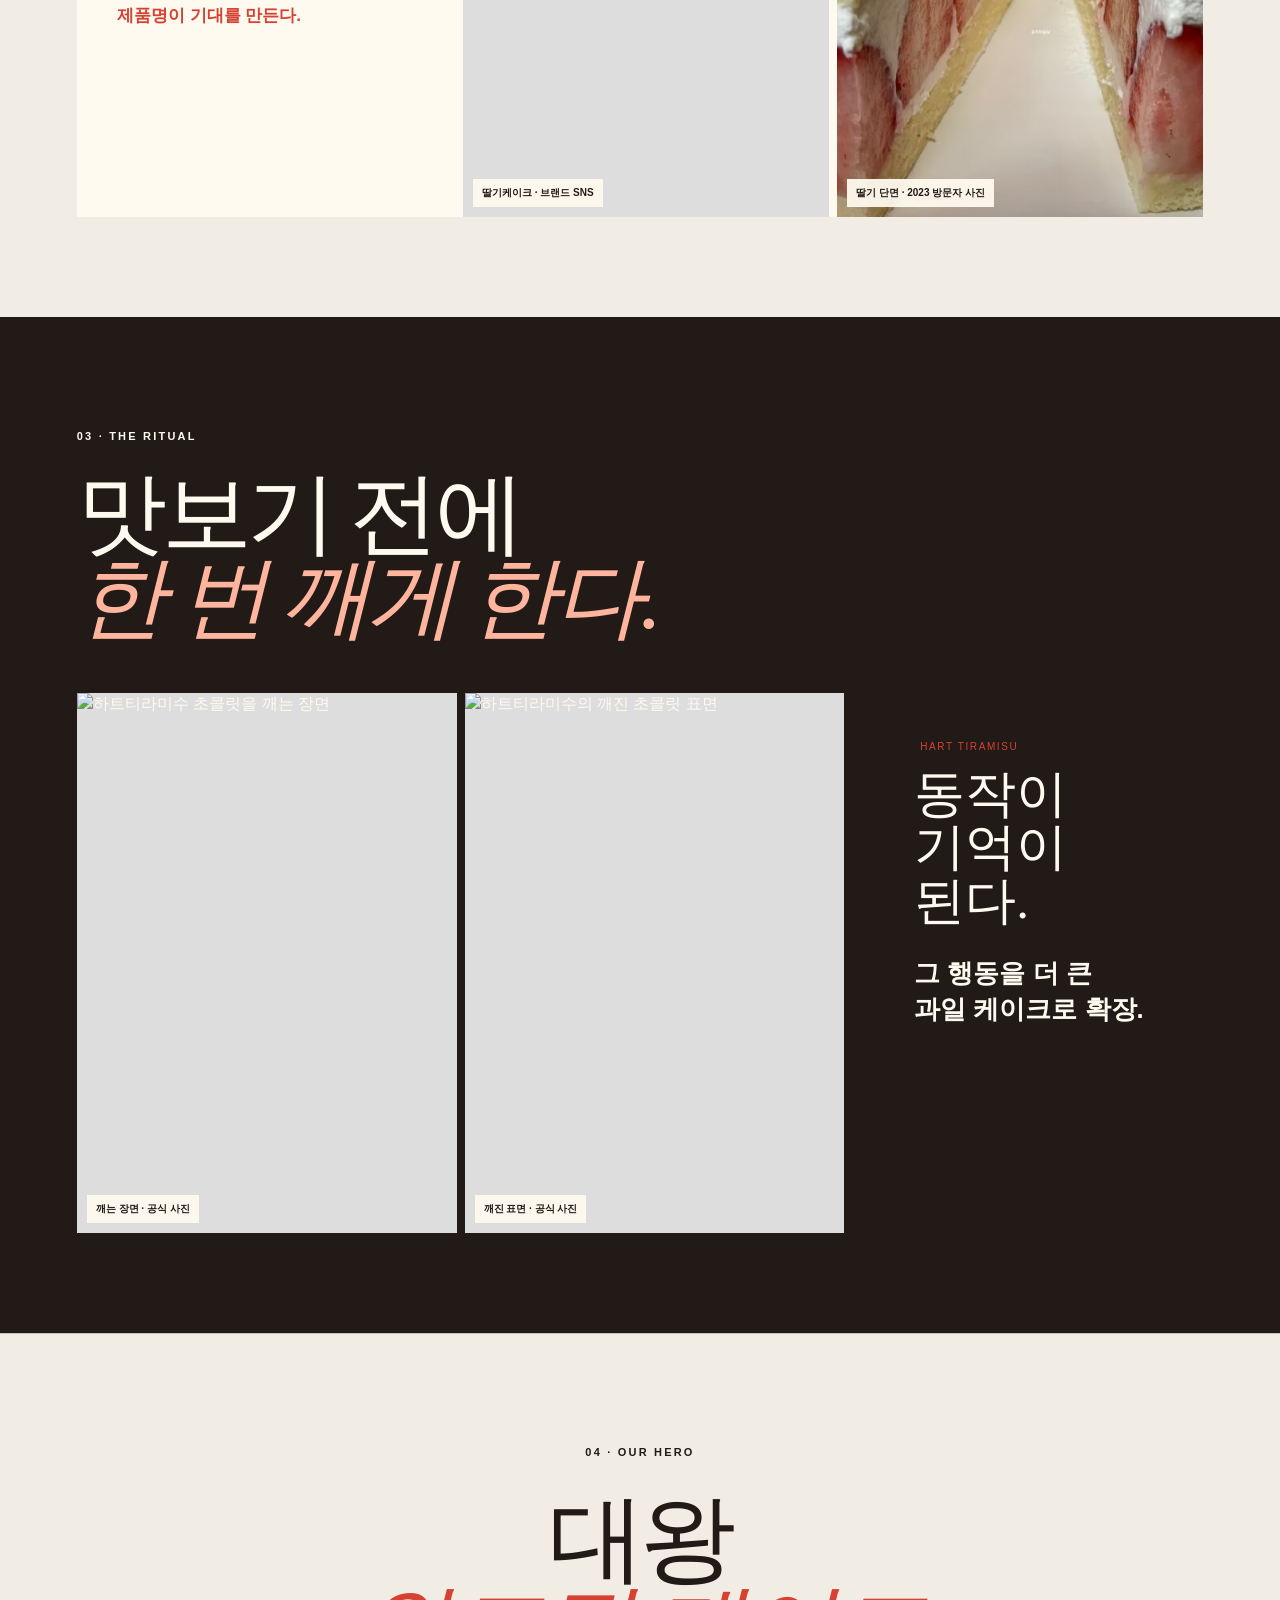
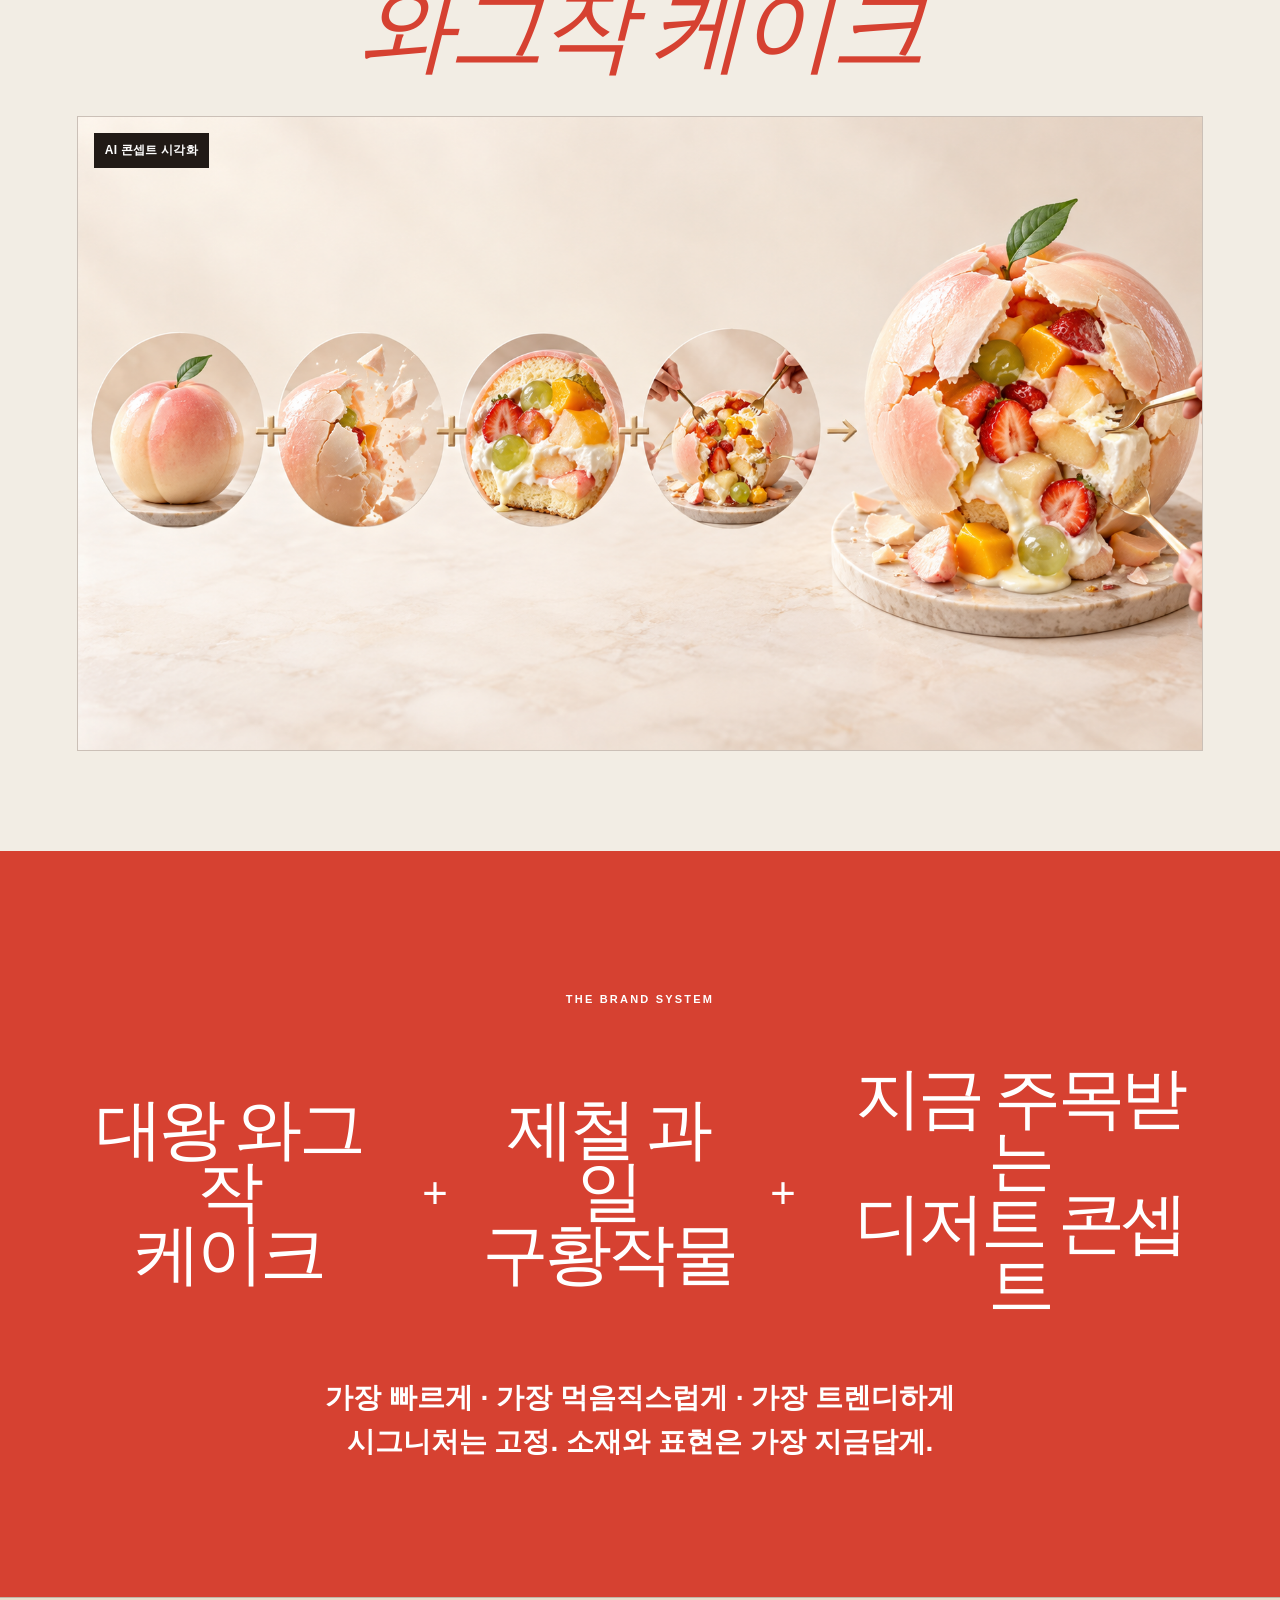
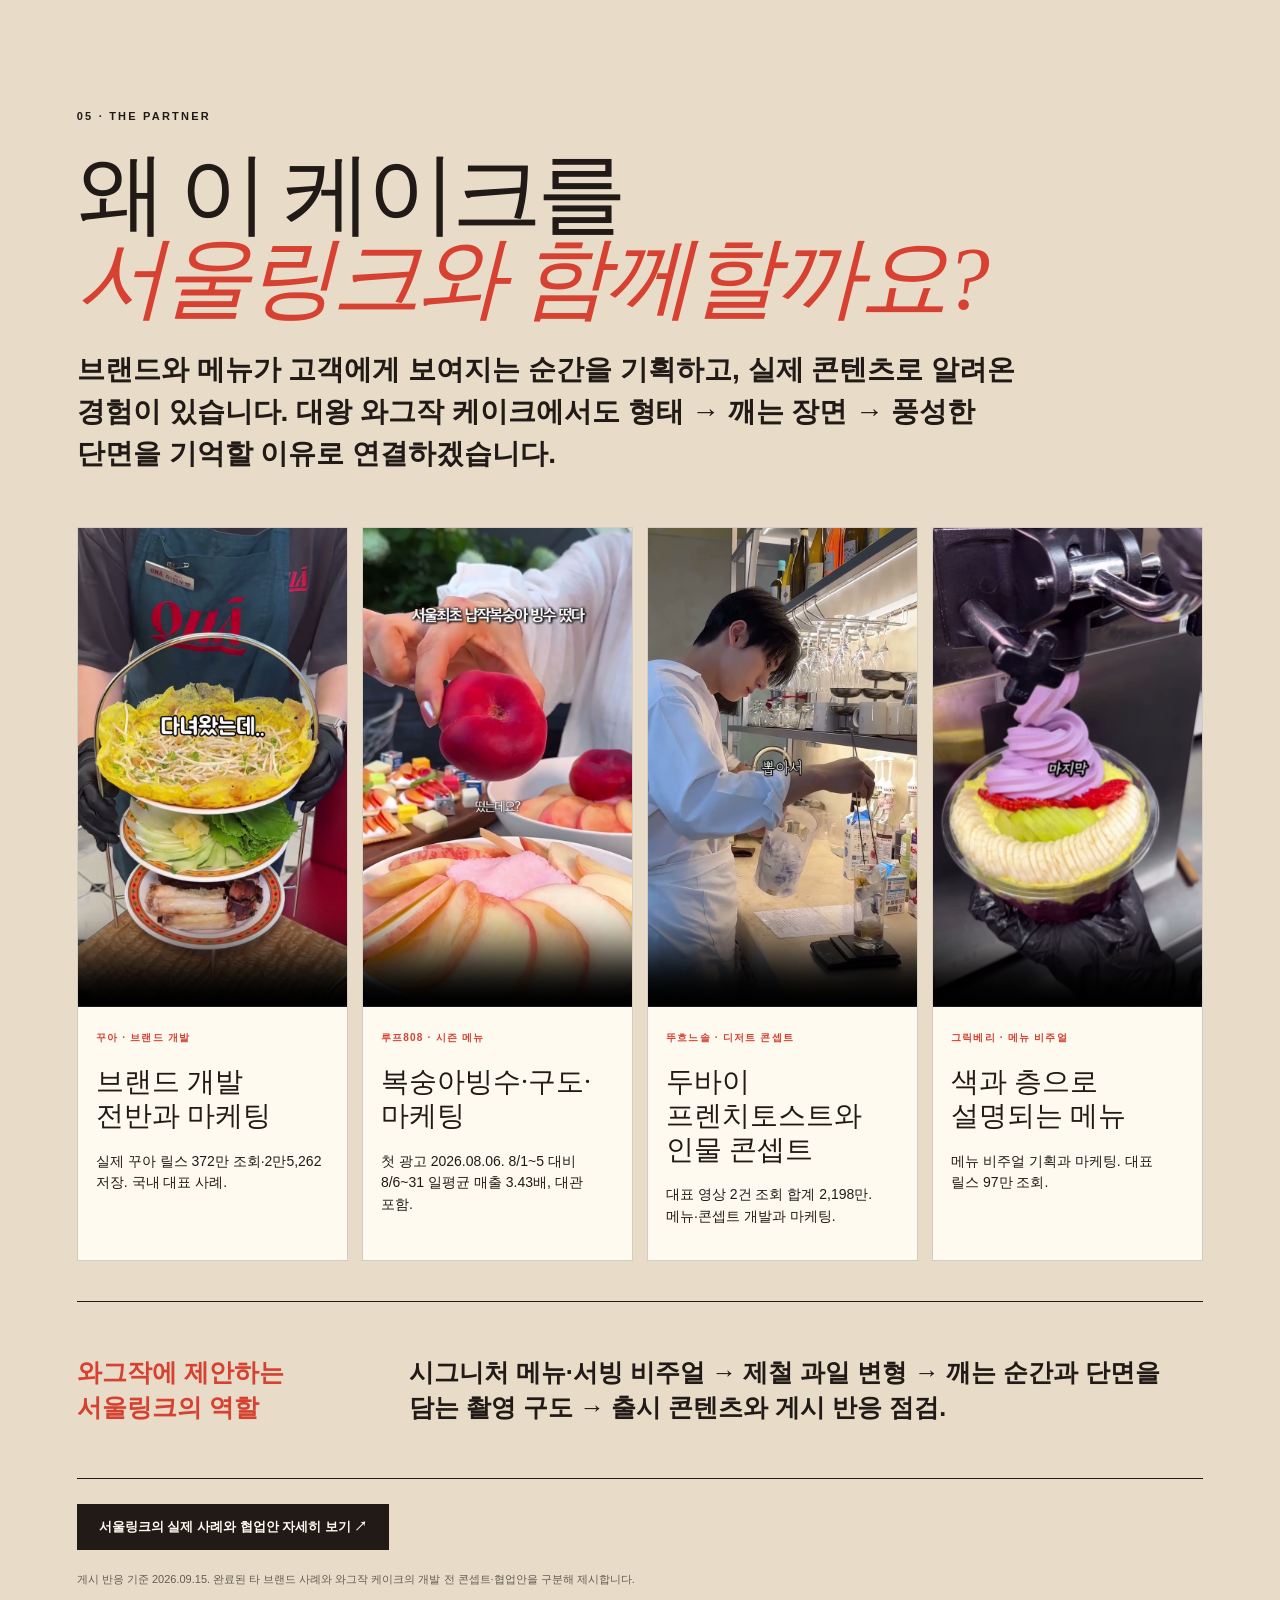
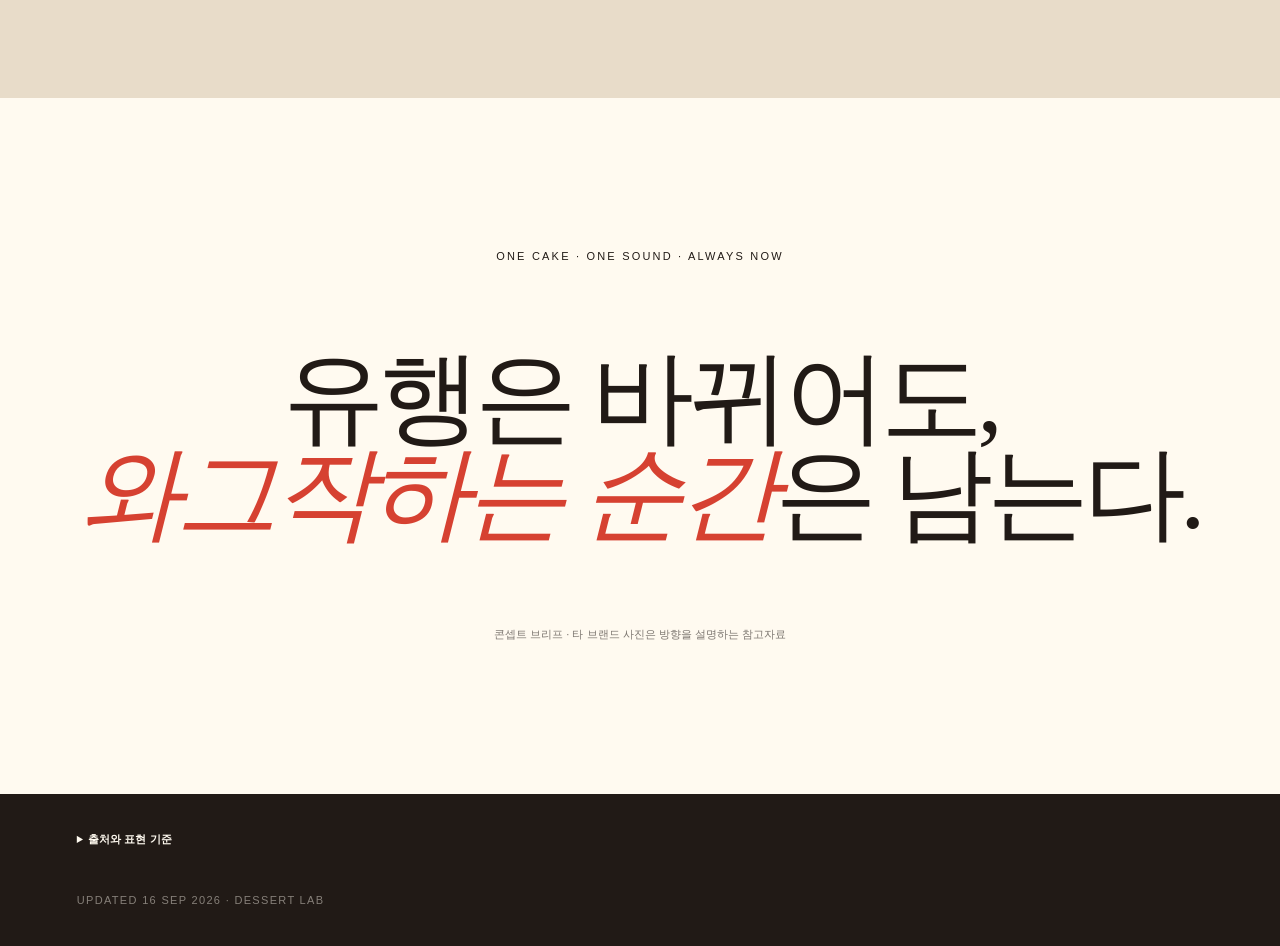
==== commit f9ead838: "Add Seoul Link partnership cases and separate inbound sales introduction" ====
--- a/index.html
+++ b/index.html
@@ -1,5 +1,5 @@
 <!doctype html><html lang="ko"><head><meta charset="utf-8"><meta name="viewport" content="width=device-width,initial-scale=1"><title>대왕 와그작 케이크 — 투자자 브리프</title><meta name="description" content="대왕 와그작 케이크 투자자 콘셉트 브리프"><link rel="icon" href="favicon.svg"><link rel="stylesheet" href="investor-brief.css"></head><body>
-<header class="topbar"><a href="/wagjak-investor-brief/">DESSERT LAB</a><span>INVESTOR BRIEF · CONCEPT 02</span></header><main>
+<header class="topbar"><a href="index.html">DESSERT LAB</a><span>INVESTOR BRIEF · CONCEPT 02</span></header><main>
 <section class="hero"><p class="tag">SIGNATURE BAKERY CAFÉ</p><h1>대왕<br><em>와그작 케이크</em></h1><p class="hero-line">과일을 닮은 큰 케이크.</p><p class="hero-line">함께 깨고, 풍성한 단면을 나눈다.</p><div class="hero-strip"><figure><img src="https://t1.daumcdn.net/news/202607/26/ned/20260726112140894qtnc.png" alt="파티세리 후르츠의 과일 조형 다섯 종이 한 줄로 놓인 실물 참고 사진"><figcaption>형태</figcaption></figure><figure><img src="https://cdn.imweb.me/thumbnail/20251105/2d147b39cf2cd.png" alt="스푼으로 깬 하트티라미수"><figcaption>깨는 순간</figcaption></figure><figure><img src="https://t1.daumcdn.net/news/202502/12/nongmin/20250212144545422klud.jpg" alt="딸기가 층마다 풍성한 성심당 딸기시루"><figcaption>풍성한 단면</figcaption></figure></div><p class="note">실물 참고 이미지 · 와그작케이크 개발 전 콘셉트</p></section>
 
 <section class="section dark"><p class="label">01 · THE STORY</p><h2>프랑스의 조형에서<br>한국의 풍성함으로.</h2><div class="path"><span>과일을 닮게</span><i>→</i><span>깨는 장면</span><i>→</i><span>과일이 가득</span><i>→</i><strong>대왕 와그작 케이크</strong></div></section>
@@ -10,16 +10,16 @@
 
 <section class="section abundance"><p class="label">02 · KOREAN ABUNDANCE</p><h2>한국에서 강한 장면은<br><em>과일이 보이는 양감.</em></h2><p class="lead">설명보다 먼저, 단면이 말한다.</p>
 <article class="brand"><div class="brand-copy"><span>THE SILU EFFECT</span><h3>성심당</h3><p>딸기시루.</p><p>망고시루.</p><strong>과일이 층을 만든다.</strong></div><div class="gallery two"><figure><img src="https://t1.daumcdn.net/news/202502/12/nongmin/20250212144545422klud.jpg" alt="성심당 딸기시루"><figcaption>딸기시루 · 성심당 제공</figcaption></figure><figure><img src="https://cphoto.asiae.co.kr/listimglink/1/2024072014373658607_1721453856.jpg" alt="성심당 망고시루"><figcaption>망고시루 · 성심당 SNS</figcaption></figure></div></article>
-<article class="brand"><div class="brand-copy"><span>SQUARE CROSS-SECTION</span><h3>네모네</h3><p>사각형 전체에.</p><p>딸기와 과일 단면.</p><strong>풍성함을 가까이.</strong></div><div class="gallery two"><figure><img src="/wagjak-investor-brief/evidence/hunt/SUP-DOM-005/nemone-cake.jpg" alt="네모네 과일 사각 케이크"><figcaption>과일 사각케이크 · 캐치테이블</figcaption></figure><figure><img src="/wagjak-investor-brief/evidence/hunt/CLAUDE-116-KOREAPRODUCTVISUALS/images/nemone_ugc_IMG4414.jpg" alt="네모네 딸기 케이크와 과일컵 진열"><figcaption>딸기케이크·과일컵 · 방문자 사진</figcaption></figure></div></article>
-<article class="brand"><div class="brand-copy"><span>FRUIT AS THE NAME</span><h3>스트로베리32</h3><p>이름부터 딸기.</p><p>윗면부터 옆면까지.</p><strong>제품명이 기대를 만든다.</strong></div><div class="gallery two"><figure><img src="https://t1.daumcdn.net/news/202502/12/nongmin/20250212144542284dgti.png" alt="스트로베리32 딸기 케이크"><figcaption>딸기케이크 · 브랜드 SNS</figcaption></figure><figure><img src="/wagjak-investor-brief/evidence/brief/strawberry32-cross.jpg" alt="스트로베리32 딸기 케이크 단면"><figcaption>딸기 단면 · 2023 방문자 사진</figcaption></figure></div></article></section>
+<article class="brand"><div class="brand-copy"><span>SQUARE CROSS-SECTION</span><h3>네모네</h3><p>사각형 전체에.</p><p>딸기와 과일 단면.</p><strong>풍성함을 가까이.</strong></div><div class="gallery two"><figure><img src="evidence/hunt/SUP-DOM-005/nemone-cake.jpg" alt="네모네 과일 사각 케이크"><figcaption>과일 사각케이크 · 캐치테이블</figcaption></figure><figure><img src="evidence/hunt/CLAUDE-116-KOREAPRODUCTVISUALS/images/nemone_ugc_IMG4414.jpg" alt="네모네 딸기 케이크와 과일컵 진열"><figcaption>딸기케이크·과일컵 · 방문자 사진</figcaption></figure></div></article>
+<article class="brand"><div class="brand-copy"><span>FRUIT AS THE NAME</span><h3>스트로베리32</h3><p>이름부터 딸기.</p><p>윗면부터 옆면까지.</p><strong>제품명이 기대를 만든다.</strong></div><div class="gallery two"><figure><img src="https://t1.daumcdn.net/news/202502/12/nongmin/20250212144542284dgti.png" alt="스트로베리32 딸기 케이크"><figcaption>딸기케이크 · 브랜드 SNS</figcaption></figure><figure><img src="evidence/brief/strawberry32-cross.jpg" alt="스트로베리32 딸기 케이크 단면"><figcaption>딸기 단면 · 2023 방문자 사진</figcaption></figure></div></article></section>
 
 <section class="section dark crack"><p class="label">03 · THE RITUAL</p><h2>맛보기 전에<br><em>한 번 깨게 한다.</em></h2><div class="crack-grid"><div class="gallery two"><figure><img src="https://cdn.imweb.me/thumbnail/20251105/2d147b39cf2cd.png" alt="하트티라미수 초콜릿을 깨는 장면"><figcaption>깨는 장면 · 공식 사진</figcaption></figure><figure><img src="https://cdn.imweb.me/thumbnail/20251109/1ca133a528142.png" alt="하트티라미수의 깨진 초콜릿 표면"><figcaption>깨진 표면 · 공식 사진</figcaption></figure></div><div class="brand-copy"><span>HART TIRAMISU</span><h3>동작이<br>기억이 된다.</h3><p>그 행동을 더 큰<br>과일 케이크로 확장.</p></div></div></section>
 
-<section class="section product"><p class="label">04 · OUR HERO</p><h2>대왕<br><em>와그작 케이크</em></h2><figure class="concept-equation"><img src="/wagjak-investor-brief/evidence/brief/wagjak-ai-concept-equation-v1.png" alt="AI 콘셉트 시각화: 과일 외형, 깨지는 표면, 과일이 풍성한 단면, 함께 나누는 큰 크기가 하나의 대왕 와그작 케이크로 이어지는 그림" loading="lazy"><figcaption>AI 콘셉트 시각화</figcaption></figure></section>
+<section class="section product"><p class="label">04 · OUR HERO</p><h2>대왕<br><em>와그작 케이크</em></h2><figure class="concept-equation"><img src="evidence/brief/wagjak-ai-concept-equation-v1.png" alt="AI 콘셉트 시각화: 과일 외형, 깨지는 표면, 과일이 풍성한 단면, 함께 나누는 큰 크기가 하나의 대왕 와그작 케이크로 이어지는 그림" loading="lazy"><figcaption>AI 콘셉트 시각화</figcaption></figure></section>
 
 <section class="architecture"><p class="tag">THE BRAND SYSTEM</p><div><strong>대왕 와그작<br>케이크</strong><i>+</i><strong>제철 과일<br>구황작물</strong><i>+</i><strong>지금 주목받는<br>디저트 콘셉트</strong></div><p>가장 빠르게 · 가장 먹음직스럽게 · 가장 트렌디하게</p><p>시그니처는 고정. 소재와 표현은 가장 지금답게.</p></section>
 
-<section class="section marketing-reference"><h2>서울링크<br><em>마케팅 레퍼런스</em></h2><div class="marketing-reference-visuals" aria-hidden="true"><div class="marketing-reference-frame main"></div><div class="marketing-reference-frame"></div><div class="marketing-reference-frame"></div></div></section><section class="closing"><p>ONE CAKE · ONE SOUND · ALWAYS NOW</p><h2>유행은 바뀌어도,<br><em>와그작하는 순간</em>은 남는다.</h2><p class="note">콘셉트 브리프 · 타 브랜드 사진은 방향을 설명하는 참고자료</p></section>
+<section class="section marketing-reference seoullink-chapter" id="seoullink-partner"><p class="label">05 · THE PARTNER</p><h2>왜 이 케이크를<br><em>서울링크와 함께할까요?</em></h2><p class="sl-intro">브랜드와 메뉴가 고객에게 보여지는 순간을 기획하고, 실제 콘텐츠로 알려온 경험이 있습니다. 대왕 와그작 케이크에서도 <strong>형태 → 깨는 장면 → 풍성한 단면</strong>을 기억할 이유로 연결하겠습니다.</p><div class="sl-cases"><article><video class="" controls playsinline preload="metadata" poster="assets/posters/C-KKMhVS3jv-hero.jpg" aria-label="꾸아 실제 게시영상"><source src="assets/media/C-KKMhVS3jv.mp4" type="video/mp4">영상을 재생할 수 없는 브라우저입니다.</video><div><b>꾸아 · 브랜드 개발</b><h3>브랜드 개발 전반과 마케팅</h3><p>실제 꾸아 릴스 372만 조회·2만5,262 저장. 국내 대표 사례.</p></div></article><article><video class="" controls playsinline preload="metadata" poster="assets/posters/DbrjYuQTTiV-1.jpg" aria-label="루프808 복숭아빙수 실제 게시영상"><source src="assets/media/DbrjYuQTTiV.mp4" type="video/mp4">영상을 재생할 수 없는 브라우저입니다.</video><div><b>루프808 · 시즌 메뉴</b><h3>복숭아빙수·구도·마케팅</h3><p>첫 광고 2026.08.06. 8/1~5 대비 8/6~31 일평균 매출 3.43배, 대관 포함.</p></div></article><article><video class="" controls playsinline preload="metadata" poster="assets/posters/DUAa2qZiVtS-2.jpg" aria-label="뚜흐느솔 실제 게시영상"><source src="assets/media/DUAa2qZiVtS.mp4" type="video/mp4">영상을 재생할 수 없는 브라우저입니다.</video><div><b>뚜흐느솔 · 디저트 콘셉트</b><h3>두바이 프렌치토스트와 인물 콘셉트</h3><p>대표 영상 2건 조회 합계 2,198만. 메뉴·콘셉트 개발과 마케팅.</p></div></article><article><video class="" controls playsinline preload="metadata" poster="assets/posters/DXgaiJMDmow-3.jpg" aria-label="그릭베리 실제 게시영상"><source src="assets/media/DXgaiJMDmow.mp4" type="video/mp4">영상을 재생할 수 없는 브라우저입니다.</video><div><b>그릭베리 · 메뉴 비주얼</b><h3>색과 층으로 설명되는 메뉴</h3><p>메뉴 비주얼 기획과 마케팅. 대표 릴스 97만 조회.</p></div></article></div><div class="sl-proposal"><p><b>와그작에 제안하는 서울링크의 역할</b></p><p>시그니처 메뉴·서빙 비주얼 → 제철 과일 변형 → 깨는 순간과 단면을 담는 촬영 구도 → 출시 콘텐츠와 게시 반응 점검.</p></div><a class="sl-link" href="bakery-partnership.html">서울링크의 실제 사례와 협업안 자세히 보기 ↗</a><p class="sl-note">게시 반응 기준 2026.09.15. 완료된 타 브랜드 사례와 와그작 케이크의 개발 전 콘셉트·협업안을 구분해 제시합니다.</p></section><section class="closing"><p>ONE CAKE · ONE SOUND · ALWAYS NOW</p><h2>유행은 바뀌어도,<br><em>와그작하는 순간</em>은 남는다.</h2><p class="note">콘셉트 브리프 · 타 브랜드 사진은 방향을 설명하는 참고자료</p></section>
 
-<footer><details><summary>출처와 표현 기준</summary><ol><li><a href="https://cedric-grolet.com/meurice/en/edito/our-maison">Cédric Grolet 공식 Maison</a> 및 <a href="https://cedric-grolet.com/monte-carlo/produit/citron-jaune25/">공식 Citron Jaune</a>. 2012년부터 Le Meurice 수석 파티시에로 활동한 흐름을 확인했습니다.</li><li><a href="https://v.daum.net/v/20260726112140018">헤럴드경제 파티세리 후르츠 인터뷰</a>. 직접 전파·카피 관계는 주장하지 않습니다.</li><li><a href="https://v.daum.net/v/20250212144540543?s=print_news">농민신문 딸기시루·스트로베리32</a>, <a href="https://view.asiae.co.kr/article/2024072014395605484">아시아경제 망고시루</a>, <a href="https://hozy.tistory.com/661">스트로베리32 방문자 단면 사진, 2023-01-06</a>.</li><li><a href="https://www.catchtable.net/shop/nemone_cafe/menus">네모네 캐치테이블</a> 및 성수점 방문자 사진.</li><li><a href="https://harttiramisu.kr/brand">하트티라미수 공식 브랜드</a>.</li></ol><p>와그작케이크의 실제 제품 사진은 아직 없습니다. 제품 크기·맛·공정·인테리어는 개발 전 제안입니다.</p></details><span>UPDATED 15 SEP 2026 · DESSERT LAB</span></footer>
+<footer><details><summary>출처와 표현 기준</summary><ol><li><a href="https://cedric-grolet.com/meurice/en/edito/our-maison">Cédric Grolet 공식 Maison</a> 및 <a href="https://cedric-grolet.com/monte-carlo/produit/citron-jaune25/">공식 Citron Jaune</a>. 2012년부터 Le Meurice 수석 파티시에로 활동한 흐름을 확인했습니다.</li><li><a href="https://v.daum.net/v/20260726112140018">헤럴드경제 파티세리 후르츠 인터뷰</a>. 직접 전파·카피 관계는 주장하지 않습니다.</li><li><a href="https://v.daum.net/v/20250212144540543?s=print_news">농민신문 딸기시루·스트로베리32</a>, <a href="https://view.asiae.co.kr/article/2024072014395605484">아시아경제 망고시루</a>, <a href="https://hozy.tistory.com/661">스트로베리32 방문자 단면 사진, 2023-01-06</a>.</li><li><a href="https://www.catchtable.net/shop/nemone_cafe/menus">네모네 캐치테이블</a> 및 성수점 방문자 사진.</li><li><a href="https://harttiramisu.kr/brand">하트티라미수 공식 브랜드</a>.</li></ol><p>와그작케이크의 실제 제품 사진은 아직 없습니다. 제품 크기·맛·공정·인테리어는 개발 전 제안입니다.</p></details><span>UPDATED 16 SEP 2026 · DESSERT LAB</span></footer>
 </main></body></html>
--- a/investor-brief.css
+++ b/investor-brief.css
@@ -84,3 +84,22 @@
 .product>.concept-equation img{width:100%;height:auto;object-fit:contain}
 .product>.concept-equation figcaption{top:16px;bottom:auto;left:16px;background:var(--ink);color:#fff;font-size:12px;letter-spacing:.02em;padding:9px 11px}
 @media(max-width:560px){.product>h2{margin:25px auto 32px}.product>.concept-equation{width:calc(100% + 40px);max-width:none;margin-left:-20px}.product>.concept-equation figcaption{top:10px;left:10px;font-size:10px;padding:7px 9px}}
+
+/* Scoped SeoulLink evidence chapter in the preserved bakery brief. */
+.seoullink-chapter{background:#e8dcc9}
+.seoullink-chapter>h2{max-width:1150px}
+.seoullink-chapter .sl-intro{font-size:clamp(20px,2.2vw,30px);font-weight:600;max-width:950px;line-height:1.5;margin:25px 0 52px}
+.sl-cases{display:grid;grid-template-columns:repeat(4,minmax(0,1fr));gap:14px}
+.sl-cases article{min-width:0;background:var(--cream);border:1px solid var(--line)}
+.sl-cases img{display:block;width:100%;height:330px;object-fit:cover}.sl-cases video{display:block;width:100%;aspect-ratio:9/16;height:auto;max-height:620px;object-fit:contain;background:#1c1c1c}
+.sl-cases article>div{padding:18px}
+.sl-cases b{font-size:10px;letter-spacing:.12em;color:var(--red)}
+.sl-cases h3{font:clamp(23px,2.2vw,34px)/1.2 Georgia,'Noto Serif KR',serif;margin:18px 0}
+.sl-cases p{font-size:14px;line-height:1.55}
+.sl-proposal{display:grid;grid-template-columns:.38fr 1fr;gap:30px;margin:40px 0 25px;border-block:1px solid var(--ink);padding:28px 0;font-size:clamp(17px,2vw,25px);font-weight:650}
+.sl-proposal b{color:var(--red)}
+.sl-link{display:inline-block;padding:14px 22px;background:var(--ink);color:var(--cream);text-decoration:none;font-size:13px;font-weight:800}
+.sl-note{font-size:11px;opacity:.66;max-width:920px;margin-top:22px}
+@media(max-width:1000px){.sl-cases{grid-template-columns:repeat(2,minmax(0,1fr))}.sl-proposal{grid-template-columns:1fr}}
+@media(max-width:560px){.sl-cases{grid-template-columns:1fr}.sl-cases img{height:370px}.sl-cases video{max-height:620px}.sl-proposal{gap:10px}.seoullink-chapter .sl-intro{margin:22px 0 36px}}
+@media print{.sl-cases article{break-inside:avoid}}
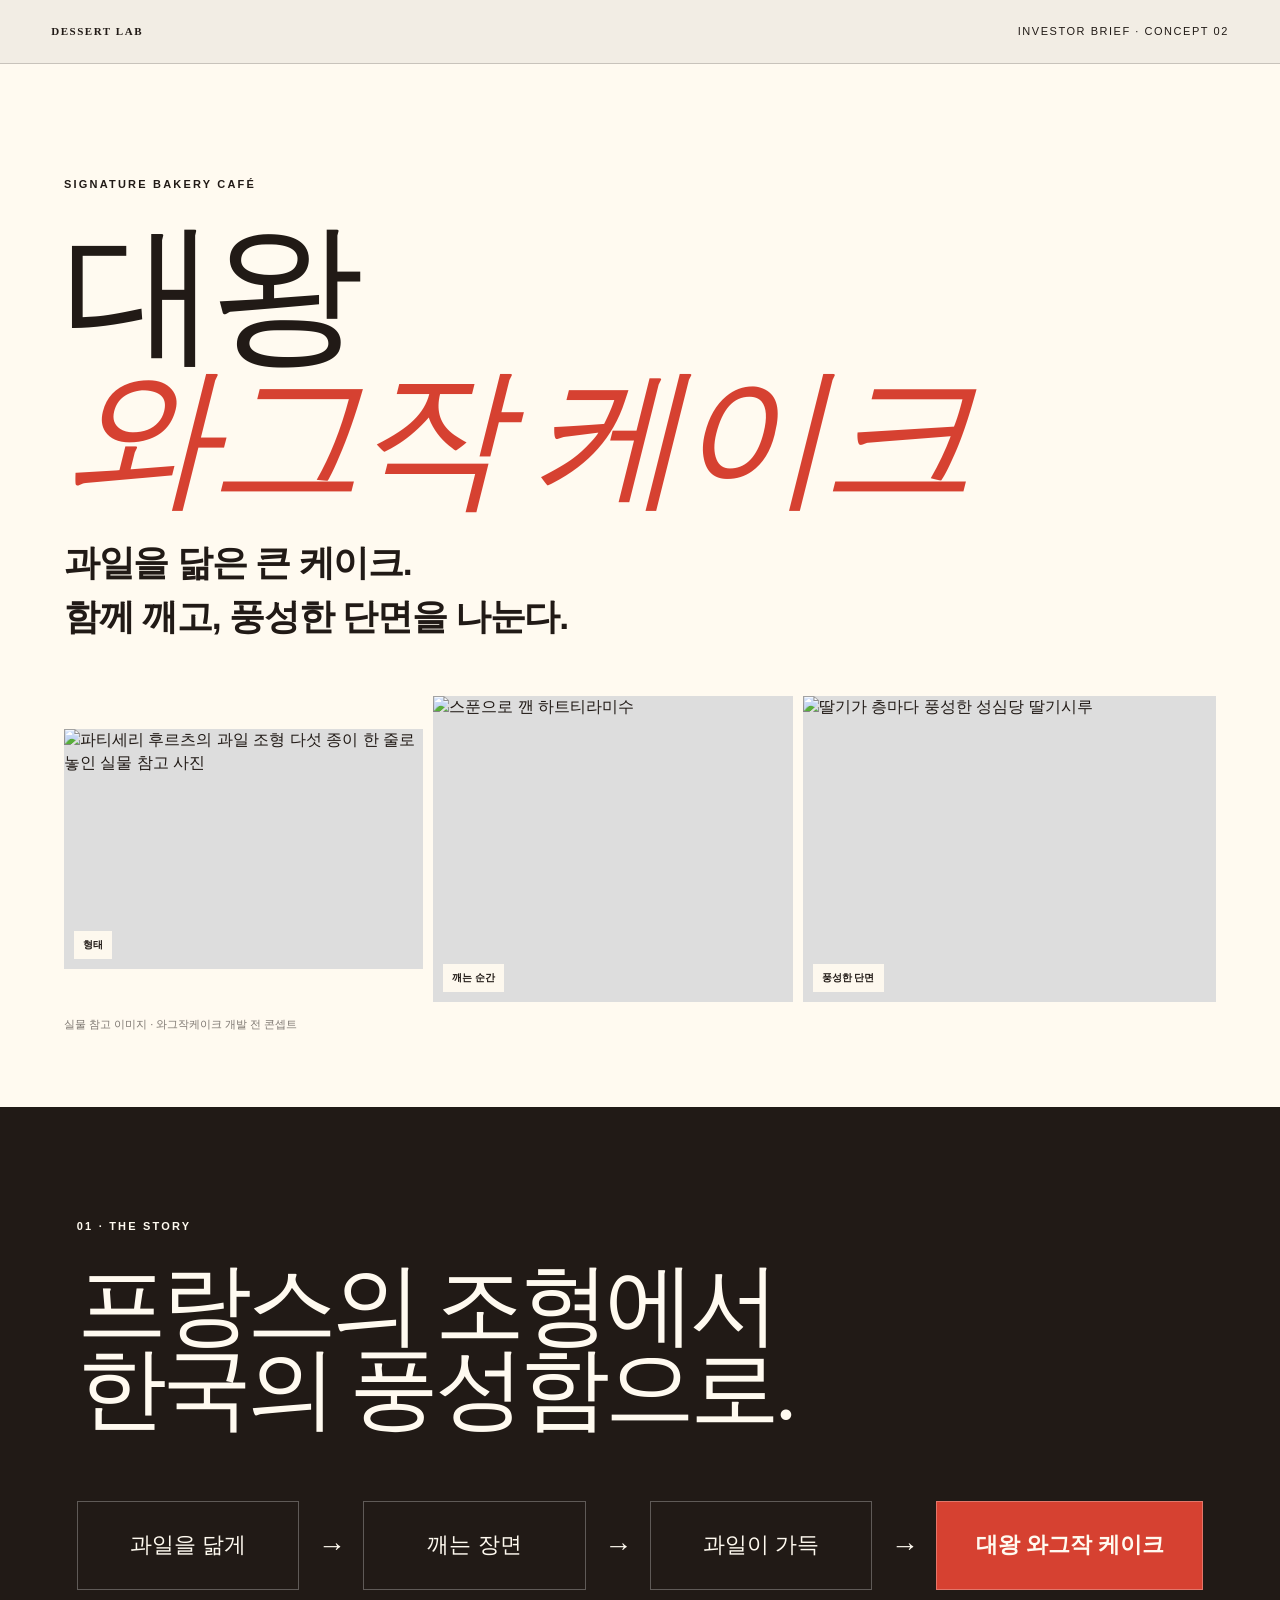
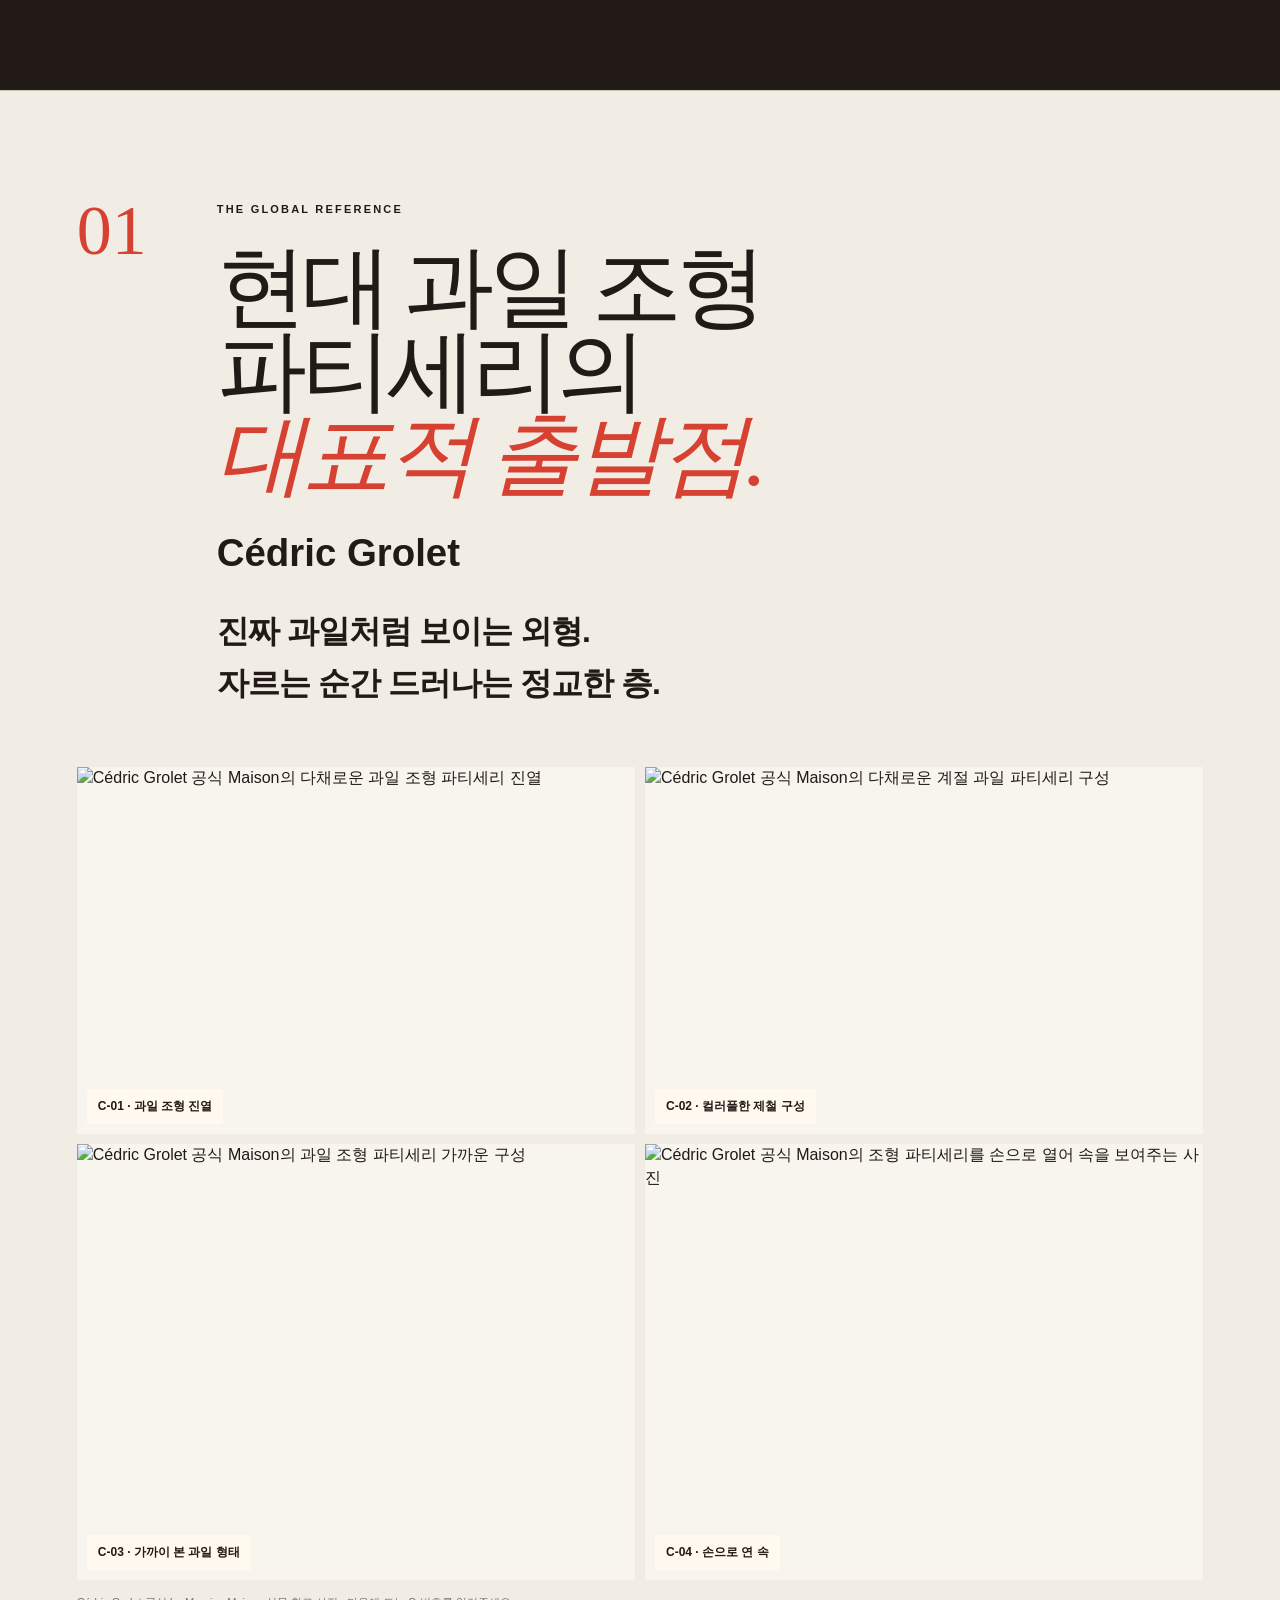
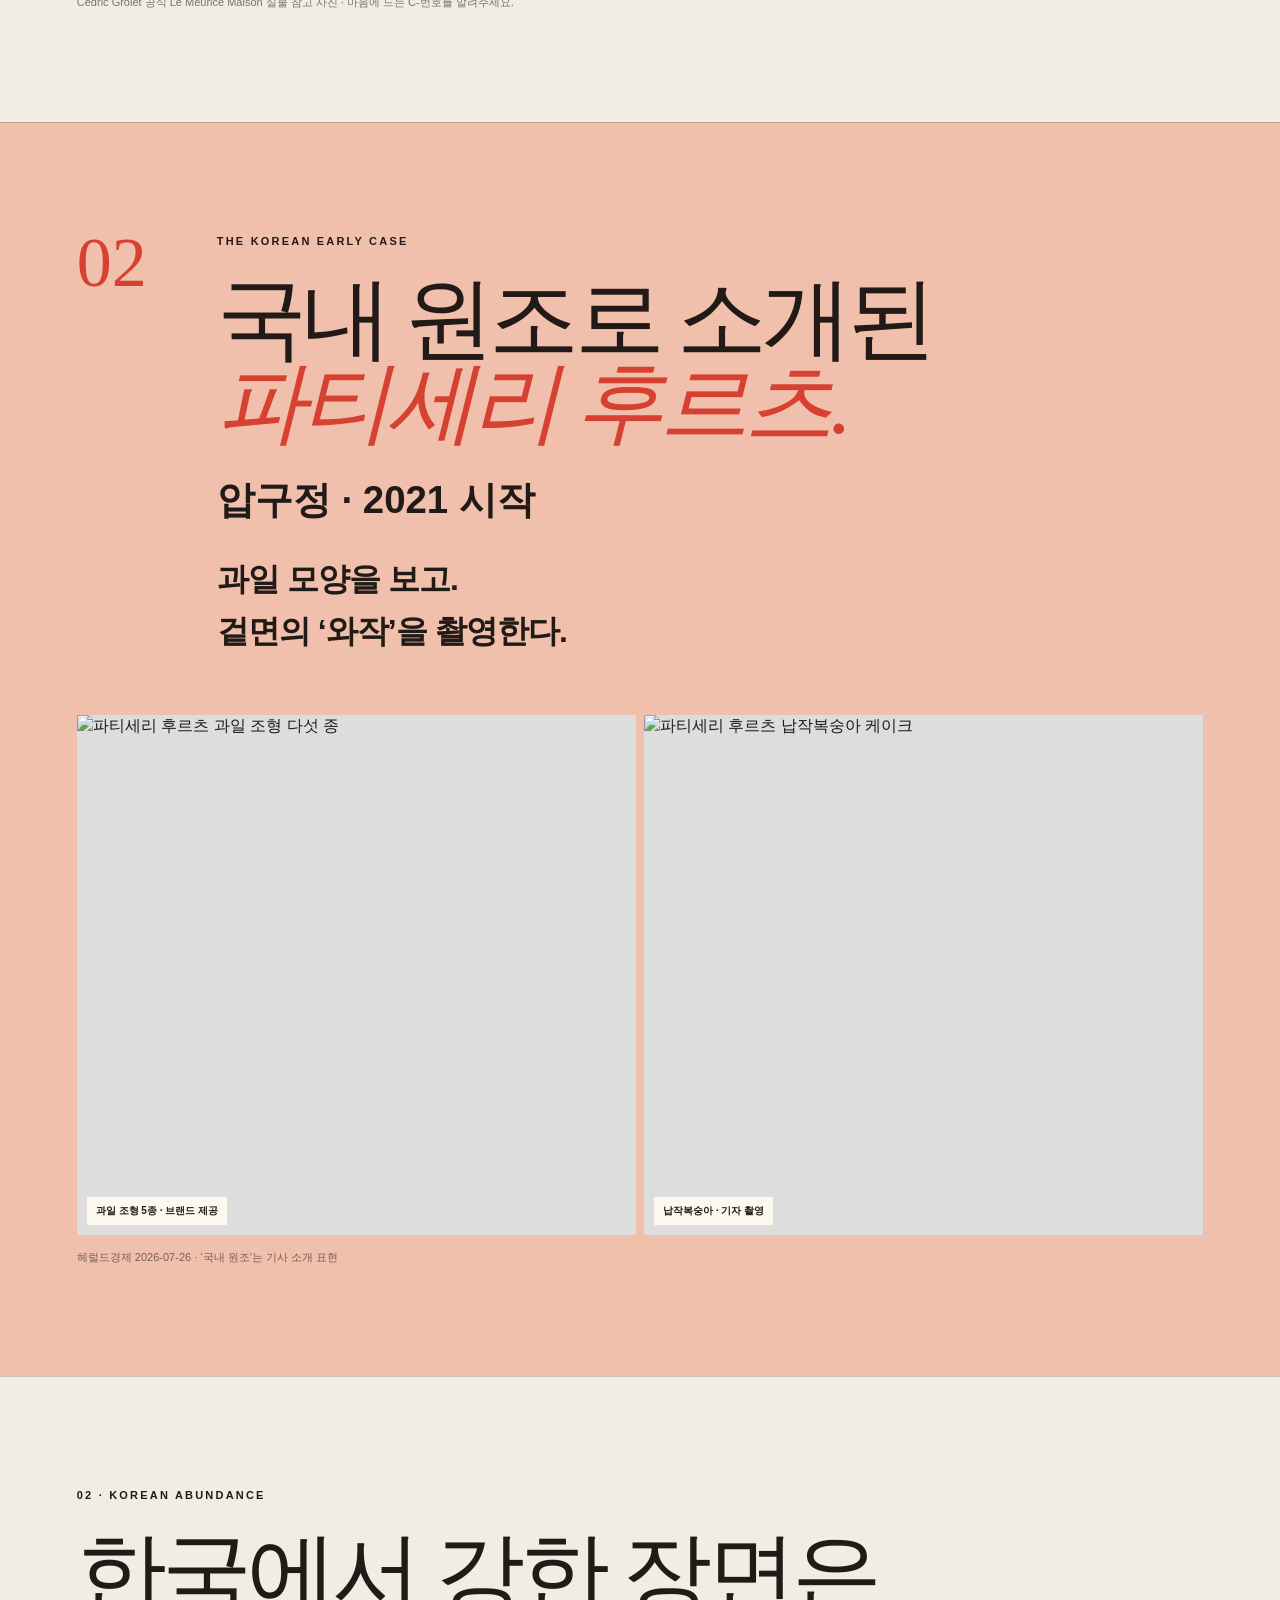
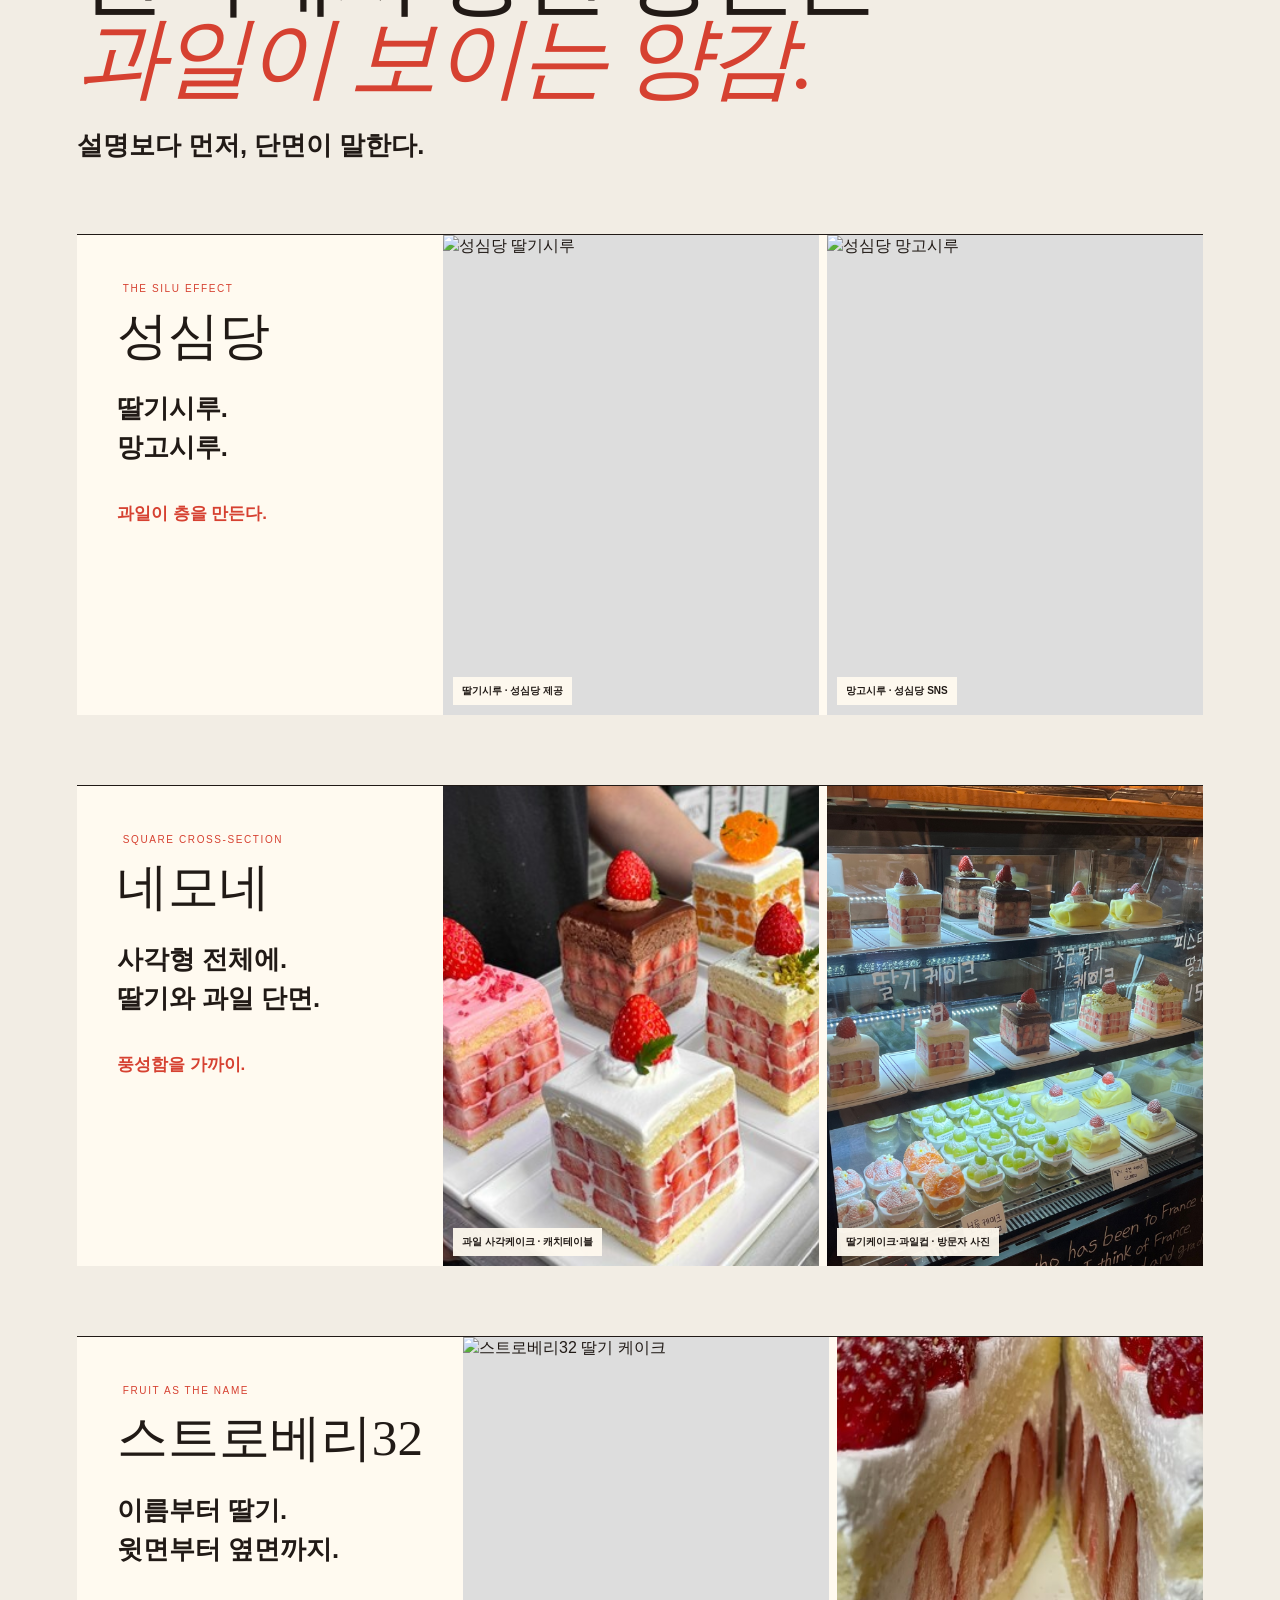
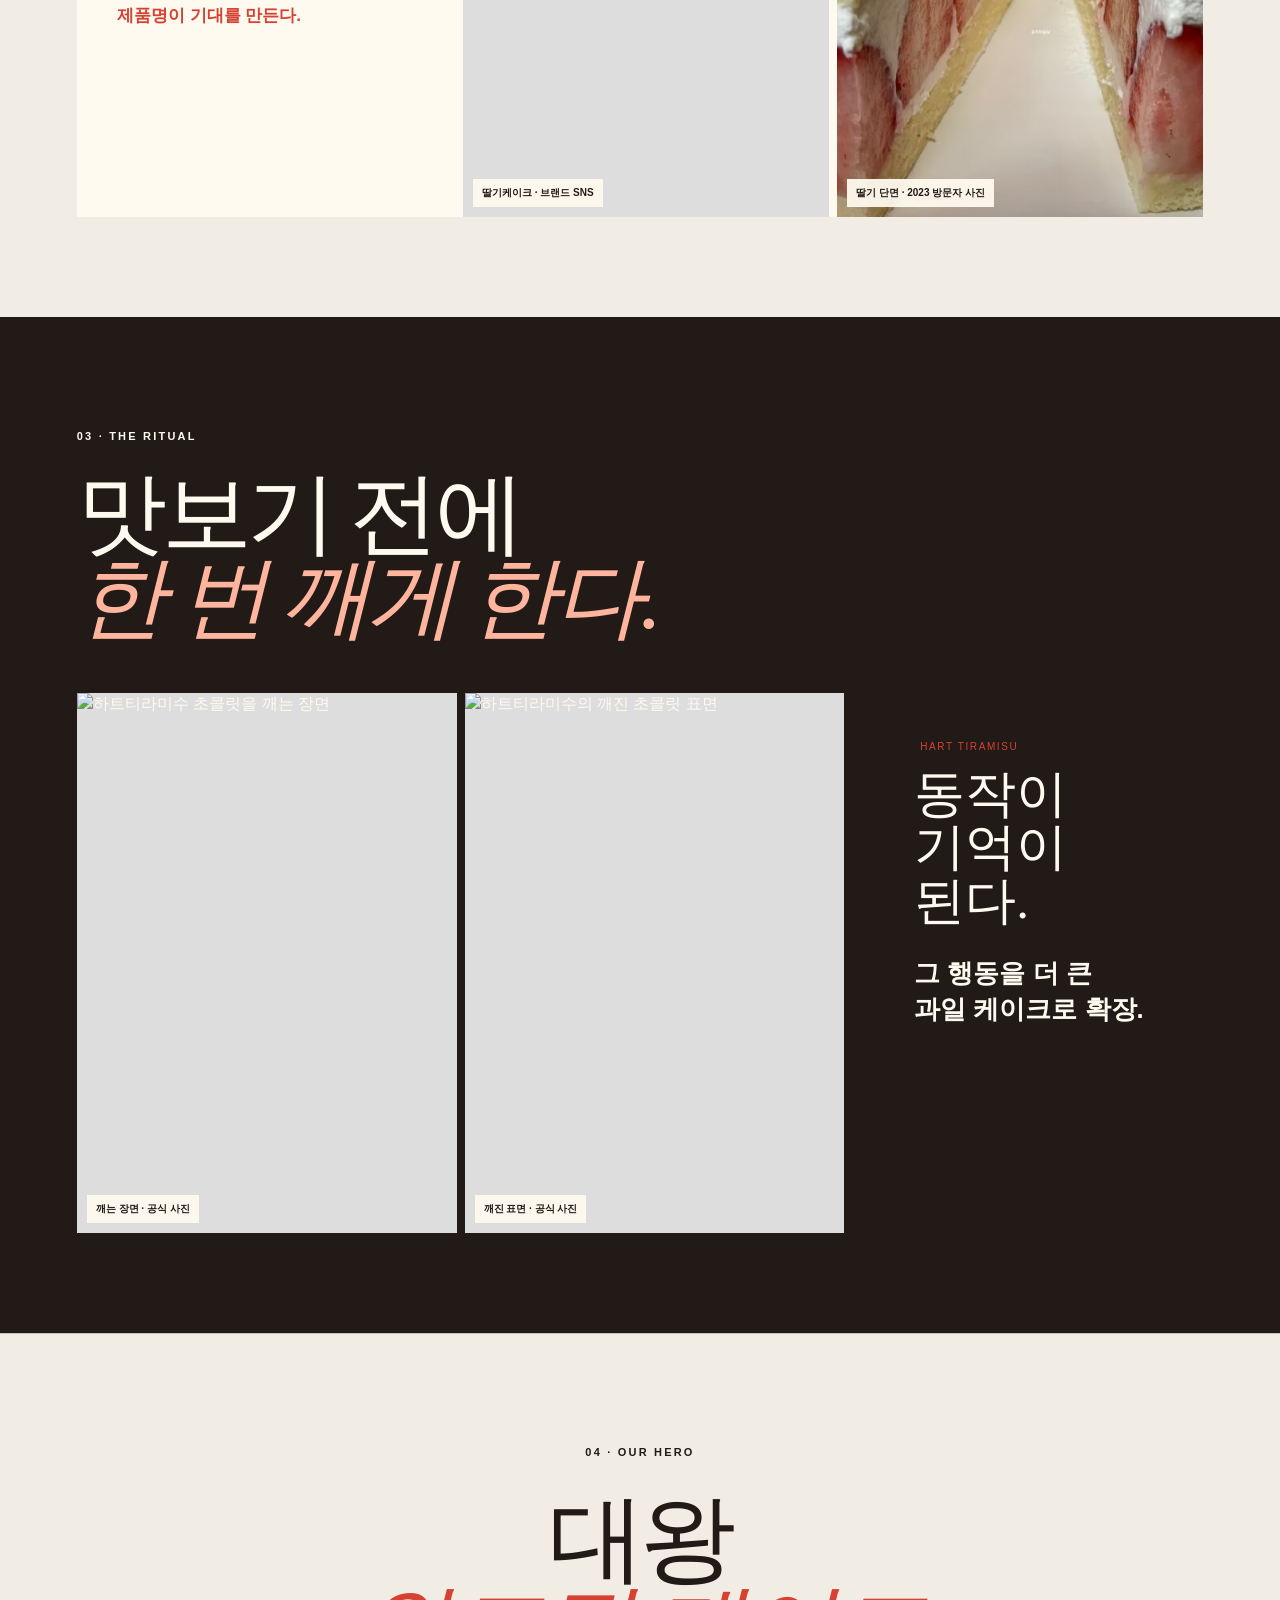
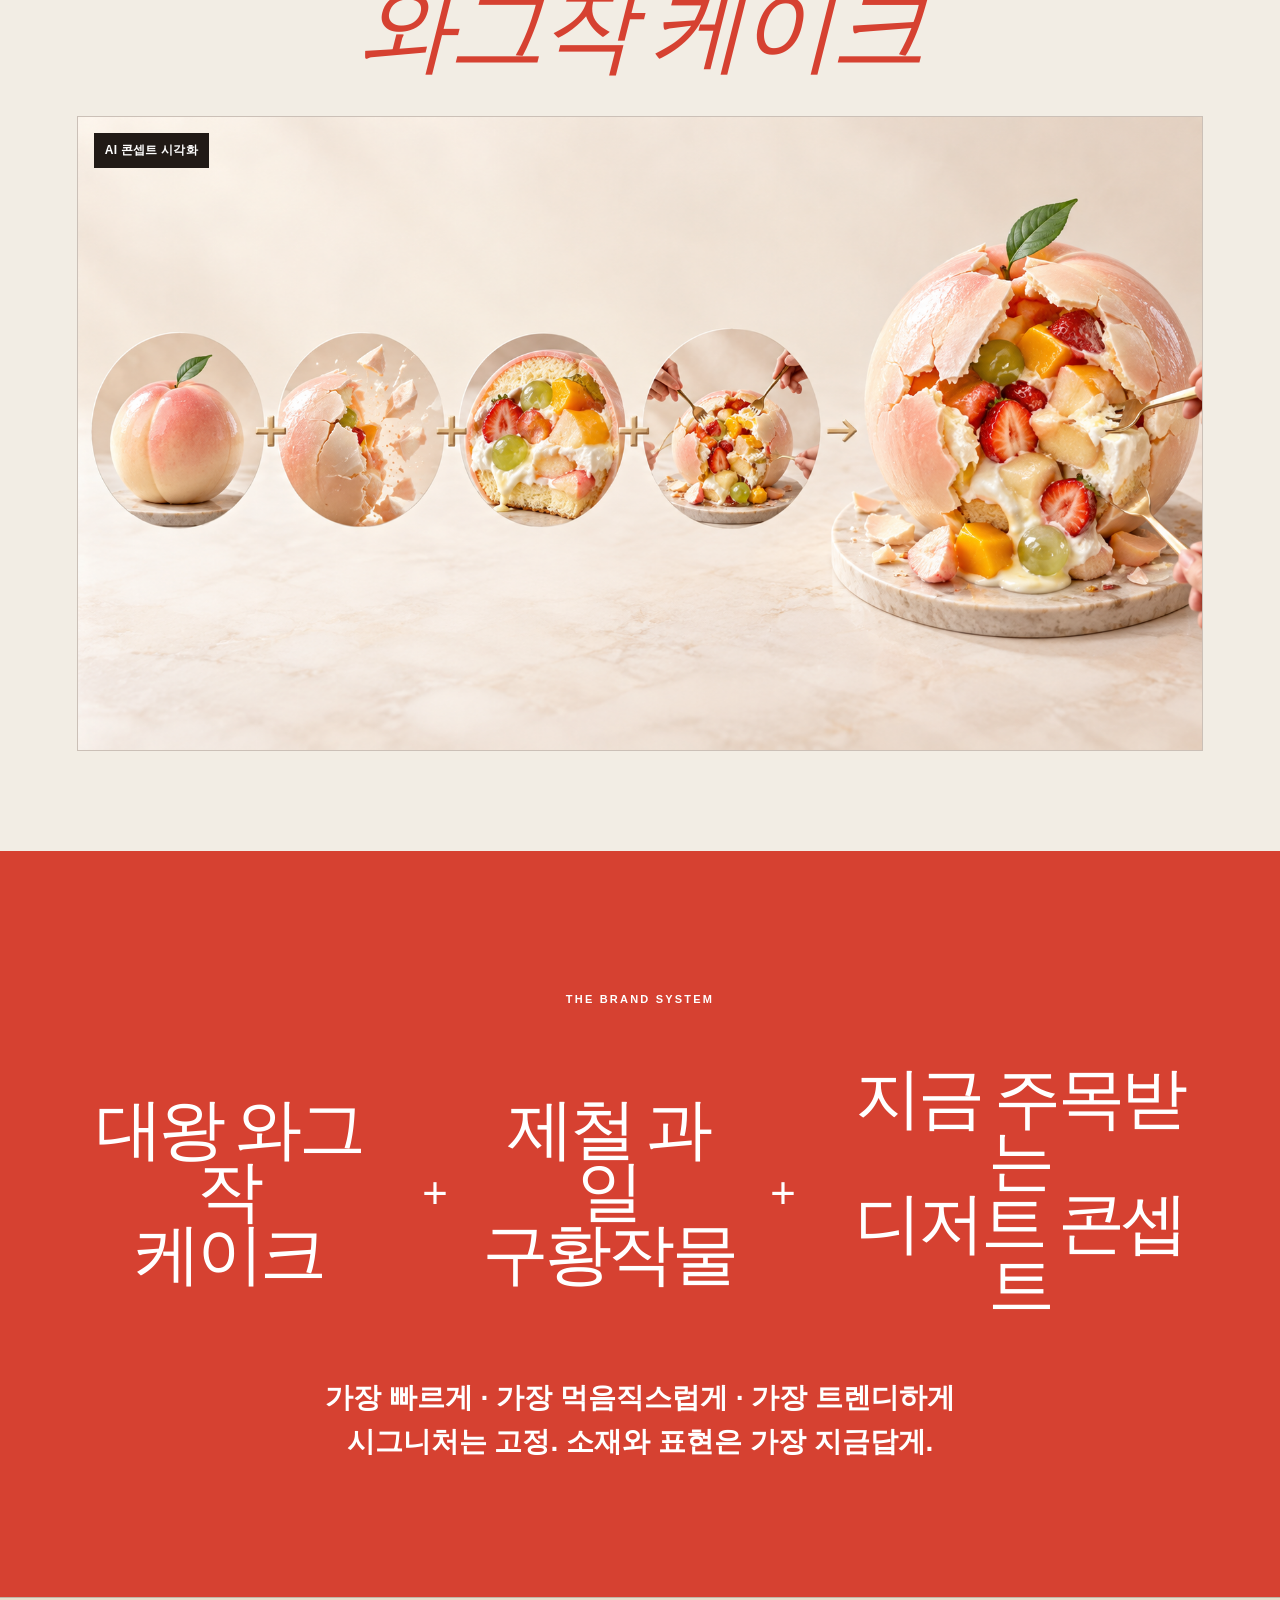
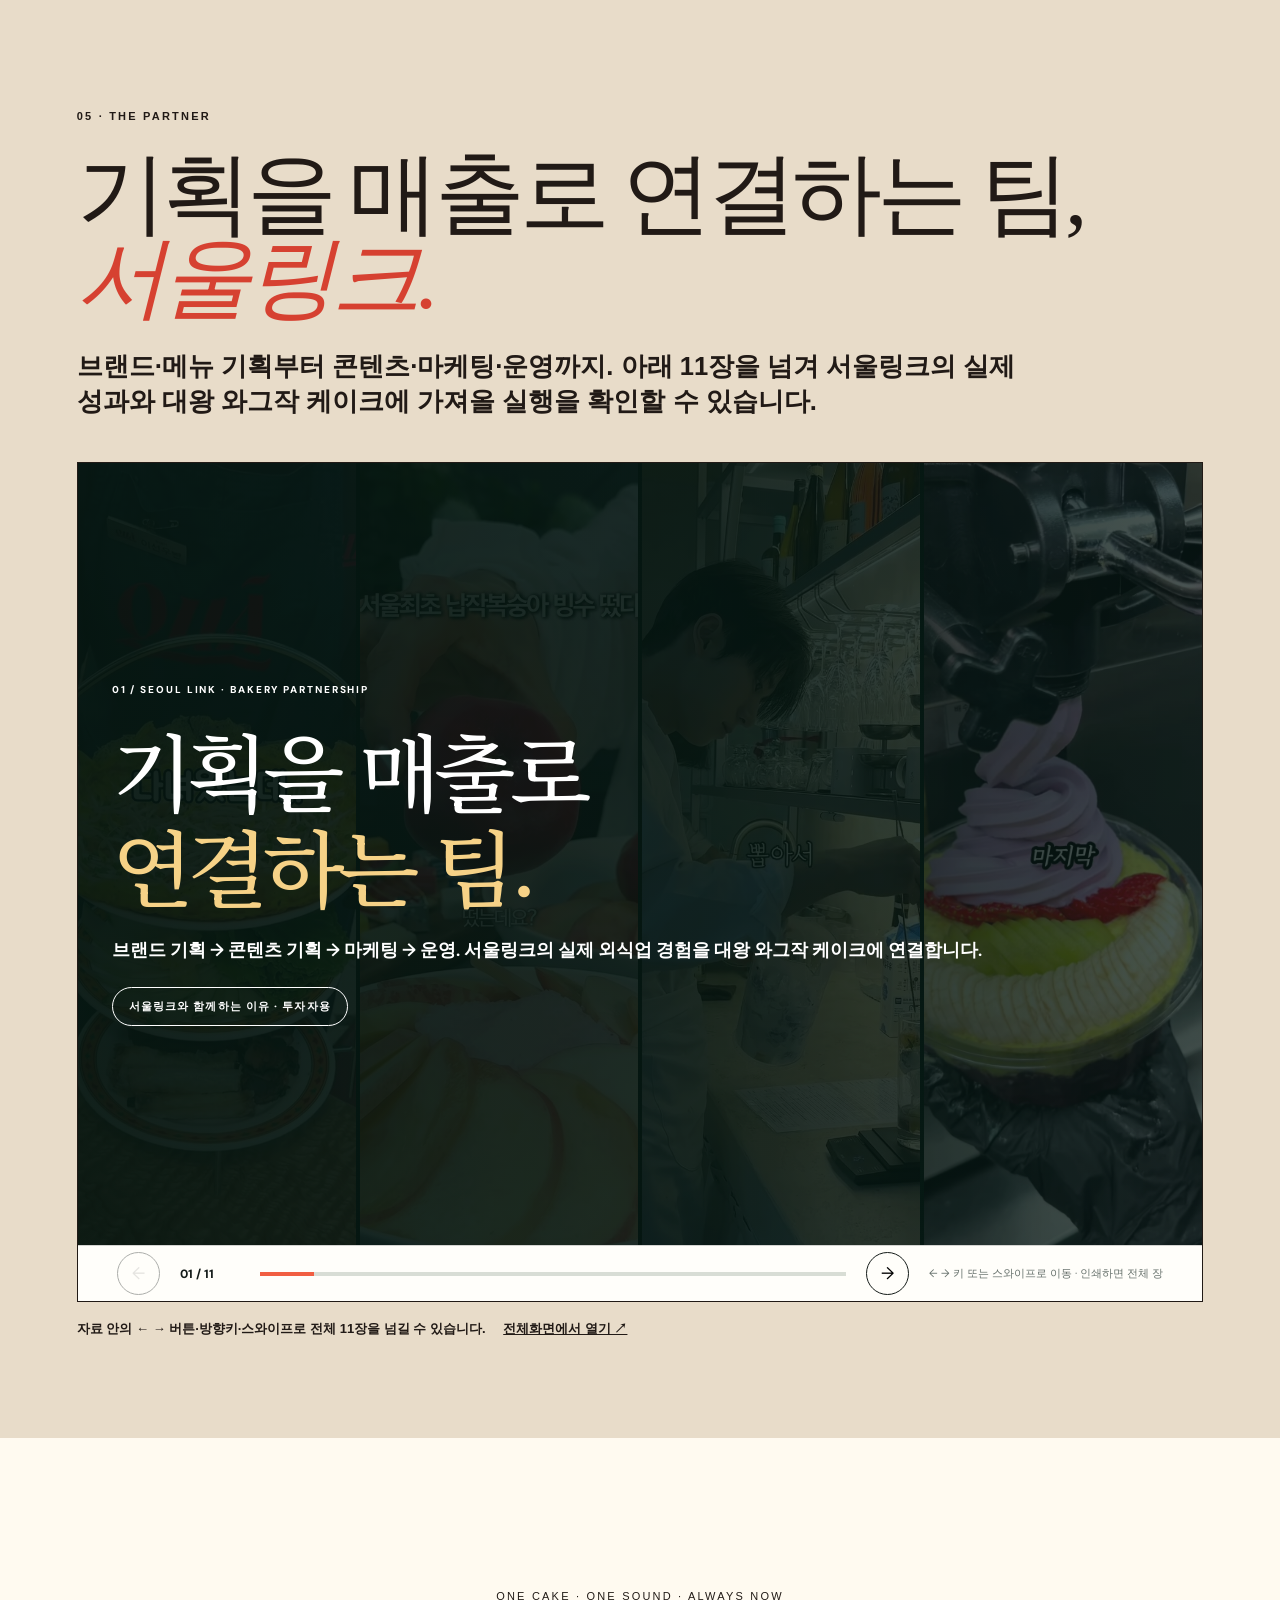
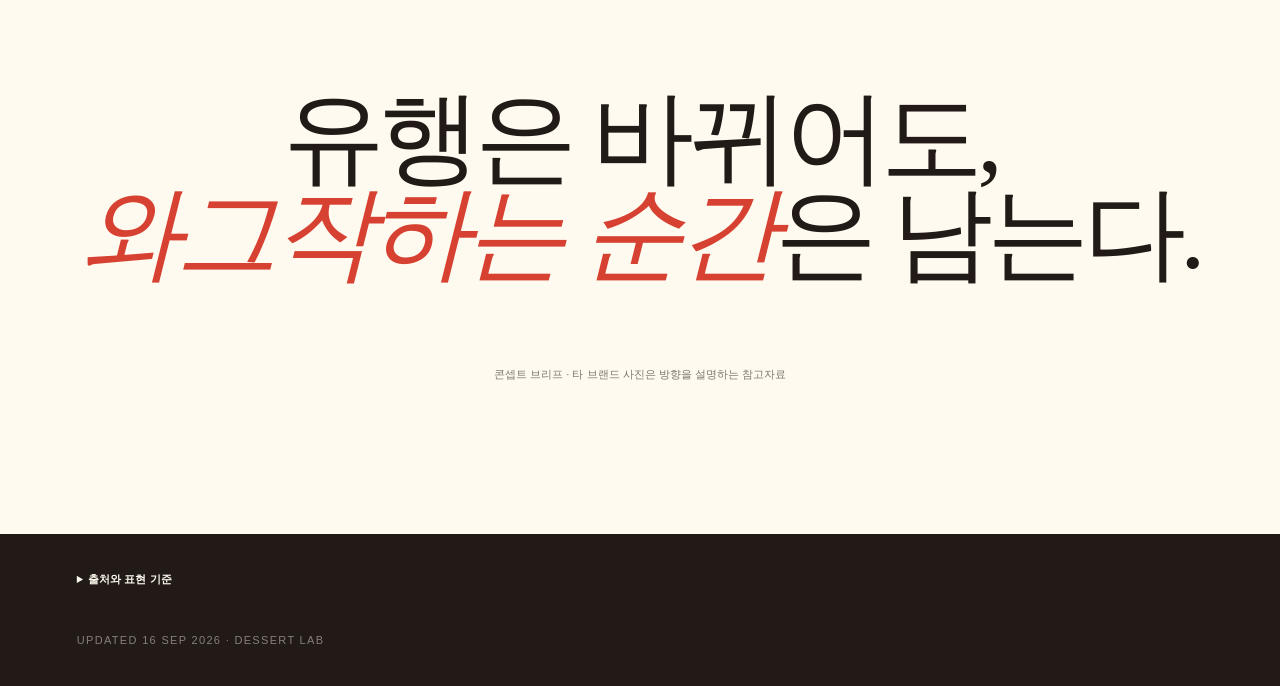
==== commit 6aaae2e4: "Expand Seoul Link introductions into evidence-led slide decks" ====
--- a/index.html
+++ b/index.html
@@ -19,7 +19,7 @@
 
 <section class="architecture"><p class="tag">THE BRAND SYSTEM</p><div><strong>대왕 와그작<br>케이크</strong><i>+</i><strong>제철 과일<br>구황작물</strong><i>+</i><strong>지금 주목받는<br>디저트 콘셉트</strong></div><p>가장 빠르게 · 가장 먹음직스럽게 · 가장 트렌디하게</p><p>시그니처는 고정. 소재와 표현은 가장 지금답게.</p></section>
 
-<section class="section marketing-reference seoullink-chapter" id="seoullink-partner"><p class="label">05 · THE PARTNER</p><h2>왜 이 케이크를<br><em>서울링크와 함께할까요?</em></h2><p class="sl-intro">브랜드와 메뉴가 고객에게 보여지는 순간을 기획하고, 실제 콘텐츠로 알려온 경험이 있습니다. 대왕 와그작 케이크에서도 <strong>형태 → 깨는 장면 → 풍성한 단면</strong>을 기억할 이유로 연결하겠습니다.</p><div class="sl-cases"><article><video class="" controls playsinline preload="metadata" poster="assets/posters/C-KKMhVS3jv-hero.jpg" aria-label="꾸아 실제 게시영상"><source src="assets/media/C-KKMhVS3jv.mp4" type="video/mp4">영상을 재생할 수 없는 브라우저입니다.</video><div><b>꾸아 · 브랜드 개발</b><h3>브랜드 개발 전반과 마케팅</h3><p>실제 꾸아 릴스 372만 조회·2만5,262 저장. 국내 대표 사례.</p></div></article><article><video class="" controls playsinline preload="metadata" poster="assets/posters/DbrjYuQTTiV-1.jpg" aria-label="루프808 복숭아빙수 실제 게시영상"><source src="assets/media/DbrjYuQTTiV.mp4" type="video/mp4">영상을 재생할 수 없는 브라우저입니다.</video><div><b>루프808 · 시즌 메뉴</b><h3>복숭아빙수·구도·마케팅</h3><p>첫 광고 2026.08.06. 8/1~5 대비 8/6~31 일평균 매출 3.43배, 대관 포함.</p></div></article><article><video class="" controls playsinline preload="metadata" poster="assets/posters/DUAa2qZiVtS-2.jpg" aria-label="뚜흐느솔 실제 게시영상"><source src="assets/media/DUAa2qZiVtS.mp4" type="video/mp4">영상을 재생할 수 없는 브라우저입니다.</video><div><b>뚜흐느솔 · 디저트 콘셉트</b><h3>두바이 프렌치토스트와 인물 콘셉트</h3><p>대표 영상 2건 조회 합계 2,198만. 메뉴·콘셉트 개발과 마케팅.</p></div></article><article><video class="" controls playsinline preload="metadata" poster="assets/posters/DXgaiJMDmow-3.jpg" aria-label="그릭베리 실제 게시영상"><source src="assets/media/DXgaiJMDmow.mp4" type="video/mp4">영상을 재생할 수 없는 브라우저입니다.</video><div><b>그릭베리 · 메뉴 비주얼</b><h3>색과 층으로 설명되는 메뉴</h3><p>메뉴 비주얼 기획과 마케팅. 대표 릴스 97만 조회.</p></div></article></div><div class="sl-proposal"><p><b>와그작에 제안하는 서울링크의 역할</b></p><p>시그니처 메뉴·서빙 비주얼 → 제철 과일 변형 → 깨는 순간과 단면을 담는 촬영 구도 → 출시 콘텐츠와 게시 반응 점검.</p></div><a class="sl-link" href="bakery-partnership.html">서울링크의 실제 사례와 협업안 자세히 보기 ↗</a><p class="sl-note">게시 반응 기준 2026.09.15. 완료된 타 브랜드 사례와 와그작 케이크의 개발 전 콘셉트·협업안을 구분해 제시합니다.</p></section><section class="closing"><p>ONE CAKE · ONE SOUND · ALWAYS NOW</p><h2>유행은 바뀌어도,<br><em>와그작하는 순간</em>은 남는다.</h2><p class="note">콘셉트 브리프 · 타 브랜드 사진은 방향을 설명하는 참고자료</p></section>
+<section class="section marketing-reference sl-v2" id="seoullink-partner"><p class="label">05 · THE PARTNER</p><h2>기획을 매출로 연결하는 팀,<br><em>서울링크.</em></h2><p class="sl-v2-lead">브랜드·메뉴 기획부터 콘텐츠·마케팅·운영까지. 아래 11장을 넘겨 서울링크의 실제 성과와 대왕 와그작 케이크에 가져올 실행을 확인할 수 있습니다.</p><div class="sl-v2-frame"><iframe id="sl-v2-iframe" src="bakery-partnership.html?embedded=1" title="서울링크 베이커리 협업 역량 발표자료 전체 11장" loading="eager" allow="autoplay; fullscreen"></iframe></div><p class="sl-v2-nav">자료 안의 ← → 버튼·방향키·스와이프로 전체 11장을 넘길 수 있습니다. <a href="bakery-partnership.html">전체화면에서 열기 ↗</a></p><div class="sl-v2-print" aria-label="서울링크 협업자료 전체 11장 인쇄본"><img src="print/bakery-slide-01.png" alt="서울링크 협업자료 1번 장" loading="lazy"><img src="print/bakery-slide-02.png" alt="서울링크 협업자료 2번 장" loading="lazy"><img src="print/bakery-slide-03.png" alt="서울링크 협업자료 3번 장" loading="lazy"><img src="print/bakery-slide-04.png" alt="서울링크 협업자료 4번 장" loading="lazy"><img src="print/bakery-slide-05.png" alt="서울링크 협업자료 5번 장" loading="lazy"><img src="print/bakery-slide-06.png" alt="서울링크 협업자료 6번 장" loading="lazy"><img src="print/bakery-slide-07.png" alt="서울링크 협업자료 7번 장" loading="lazy"><img src="print/bakery-slide-08.png" alt="서울링크 협업자료 8번 장" loading="lazy"><img src="print/bakery-slide-09.png" alt="서울링크 협업자료 9번 장" loading="lazy"><img src="print/bakery-slide-10.png" alt="서울링크 협업자료 10번 장" loading="lazy"><img src="print/bakery-slide-11.png" alt="서울링크 협업자료 11번 장" loading="lazy"></div></section><section class="closing"><p>ONE CAKE · ONE SOUND · ALWAYS NOW</p><h2>유행은 바뀌어도,<br><em>와그작하는 순간</em>은 남는다.</h2><p class="note">콘셉트 브리프 · 타 브랜드 사진은 방향을 설명하는 참고자료</p></section>
 
 <footer><details><summary>출처와 표현 기준</summary><ol><li><a href="https://cedric-grolet.com/meurice/en/edito/our-maison">Cédric Grolet 공식 Maison</a> 및 <a href="https://cedric-grolet.com/monte-carlo/produit/citron-jaune25/">공식 Citron Jaune</a>. 2012년부터 Le Meurice 수석 파티시에로 활동한 흐름을 확인했습니다.</li><li><a href="https://v.daum.net/v/20260726112140018">헤럴드경제 파티세리 후르츠 인터뷰</a>. 직접 전파·카피 관계는 주장하지 않습니다.</li><li><a href="https://v.daum.net/v/20250212144540543?s=print_news">농민신문 딸기시루·스트로베리32</a>, <a href="https://view.asiae.co.kr/article/2024072014395605484">아시아경제 망고시루</a>, <a href="https://hozy.tistory.com/661">스트로베리32 방문자 단면 사진, 2023-01-06</a>.</li><li><a href="https://www.catchtable.net/shop/nemone_cafe/menus">네모네 캐치테이블</a> 및 성수점 방문자 사진.</li><li><a href="https://harttiramisu.kr/brand">하트티라미수 공식 브랜드</a>.</li></ol><p>와그작케이크의 실제 제품 사진은 아직 없습니다. 제품 크기·맛·공정·인테리어는 개발 전 제안입니다.</p></details><span>UPDATED 16 SEP 2026 · DESSERT LAB</span></footer>
 </main></body></html>
--- a/investor-brief.css
+++ b/investor-brief.css
@@ -103,3 +103,8 @@
 @media(max-width:1000px){.sl-cases{grid-template-columns:repeat(2,minmax(0,1fr))}.sl-proposal{grid-template-columns:1fr}}
 @media(max-width:560px){.sl-cases{grid-template-columns:1fr}.sl-cases img{height:370px}.sl-cases video{max-height:620px}.sl-proposal{gap:10px}.seoullink-chapter .sl-intro{margin:22px 0 36px}}
 @media print{.sl-cases article{break-inside:avoid}}
+
+/* V2: complete SeoulLink deck inside the original empty marketing chapter. */
+.sl-v2{background:#e8dcc9}.sl-v2>h2{max-width:1200px}.sl-v2-lead{max-width:1000px;font-size:clamp(18px,2vw,30px);font-weight:650;margin:28px 0 42px}.sl-v2-frame{background:#141b19;border:1px solid var(--ink);width:100%;height:min(70vw,840px);min-height:650px}.sl-v2-frame iframe{display:block;width:100%;height:100%;border:0}.sl-v2-nav{font-size:13px;margin:18px 0 0;font-weight:650}.sl-v2-nav a{display:inline-block;margin-left:14px;text-decoration:underline}.sl-v2-print{display:none}
+@media(max-width:900px){.sl-v2-frame{height:760px;min-height:0}}@media(max-width:560px){.sl-v2-lead{font-size:17px;margin:22px 0 26px}.sl-v2-frame{width:calc(100% + 40px);margin-left:-20px;height:720px}.sl-v2-nav{font-size:11px}}
+@media print{.sl-v2-frame,.sl-v2-nav{display:none!important}.sl-v2-print{display:block}.sl-v2-print img{display:block;width:100%;height:auto;break-after:page;page-break-after:always;object-fit:contain;-webkit-print-color-adjust:exact;print-color-adjust:exact}.sl-v2>h2,.sl-v2-lead{break-inside:avoid}}.sl-v2-print img:last-child{break-after:auto;page-break-after:auto}@page{size:A4 landscape;margin:8mm}
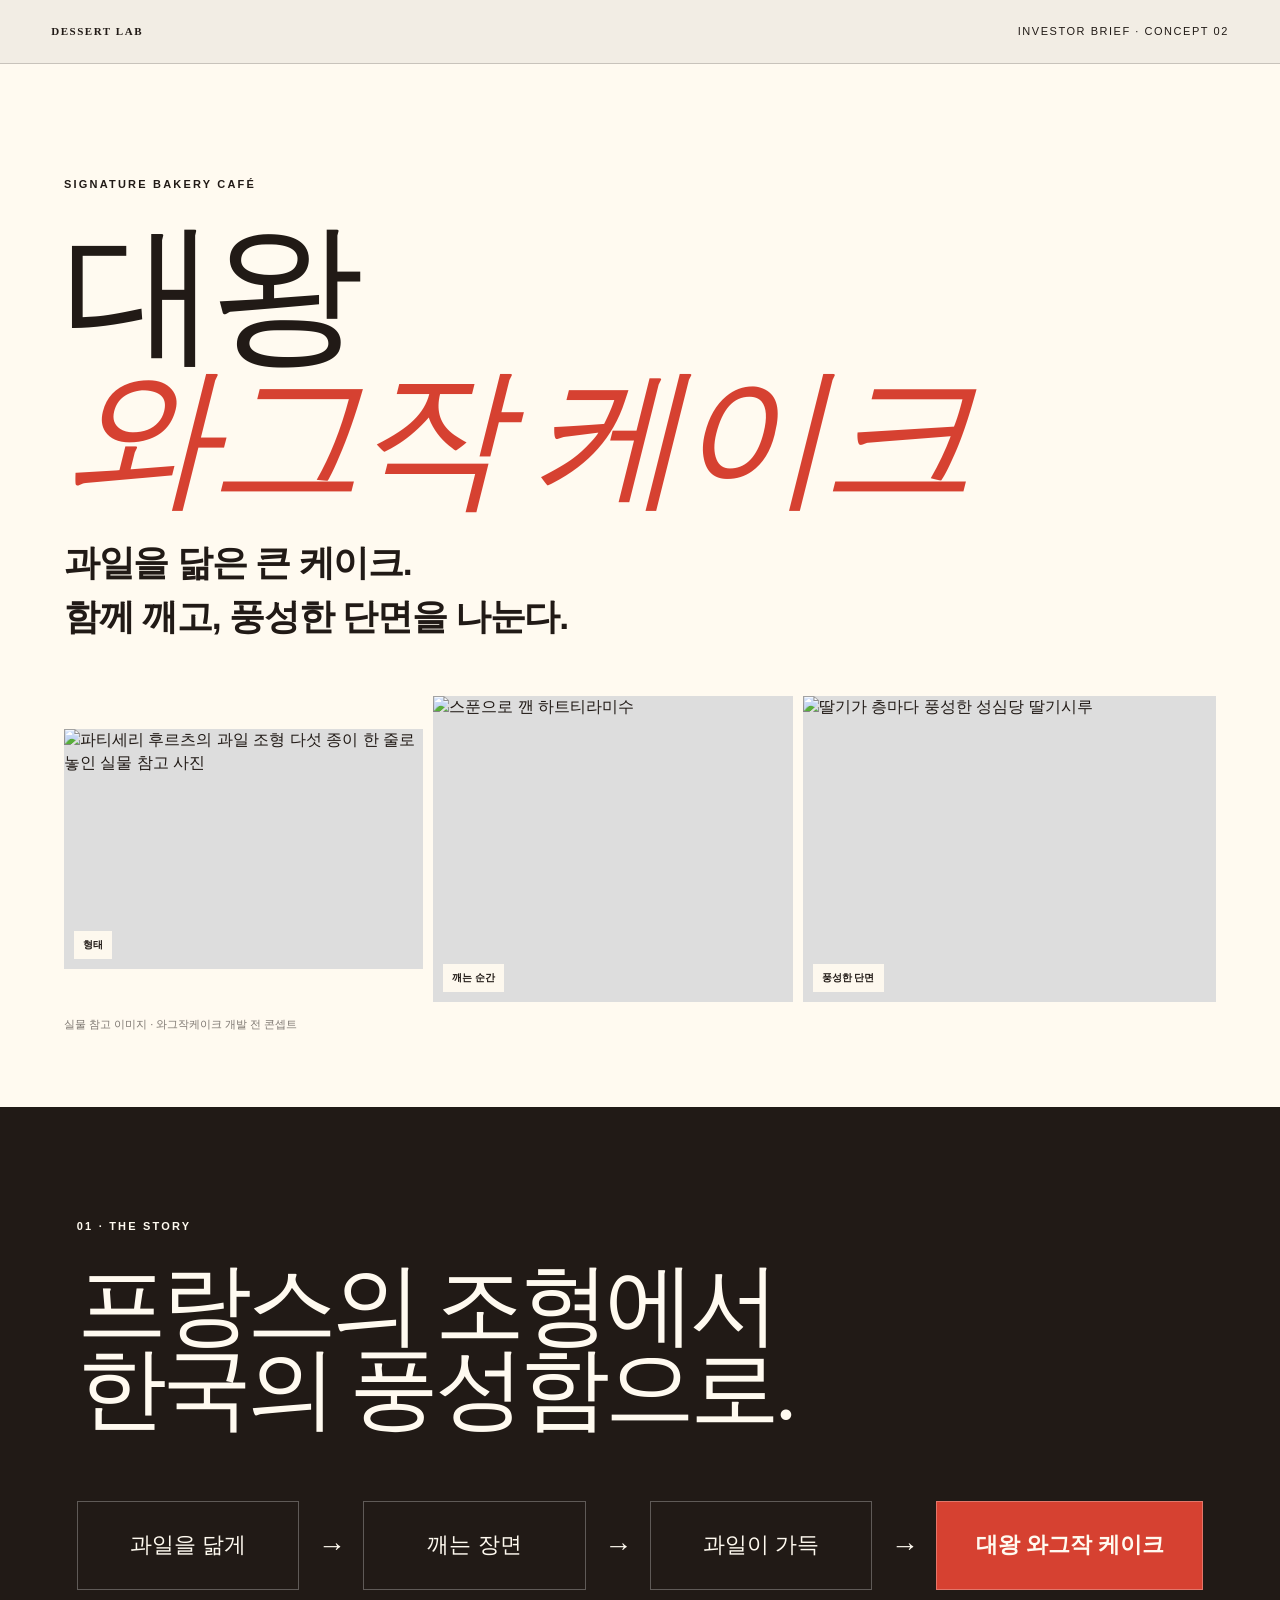
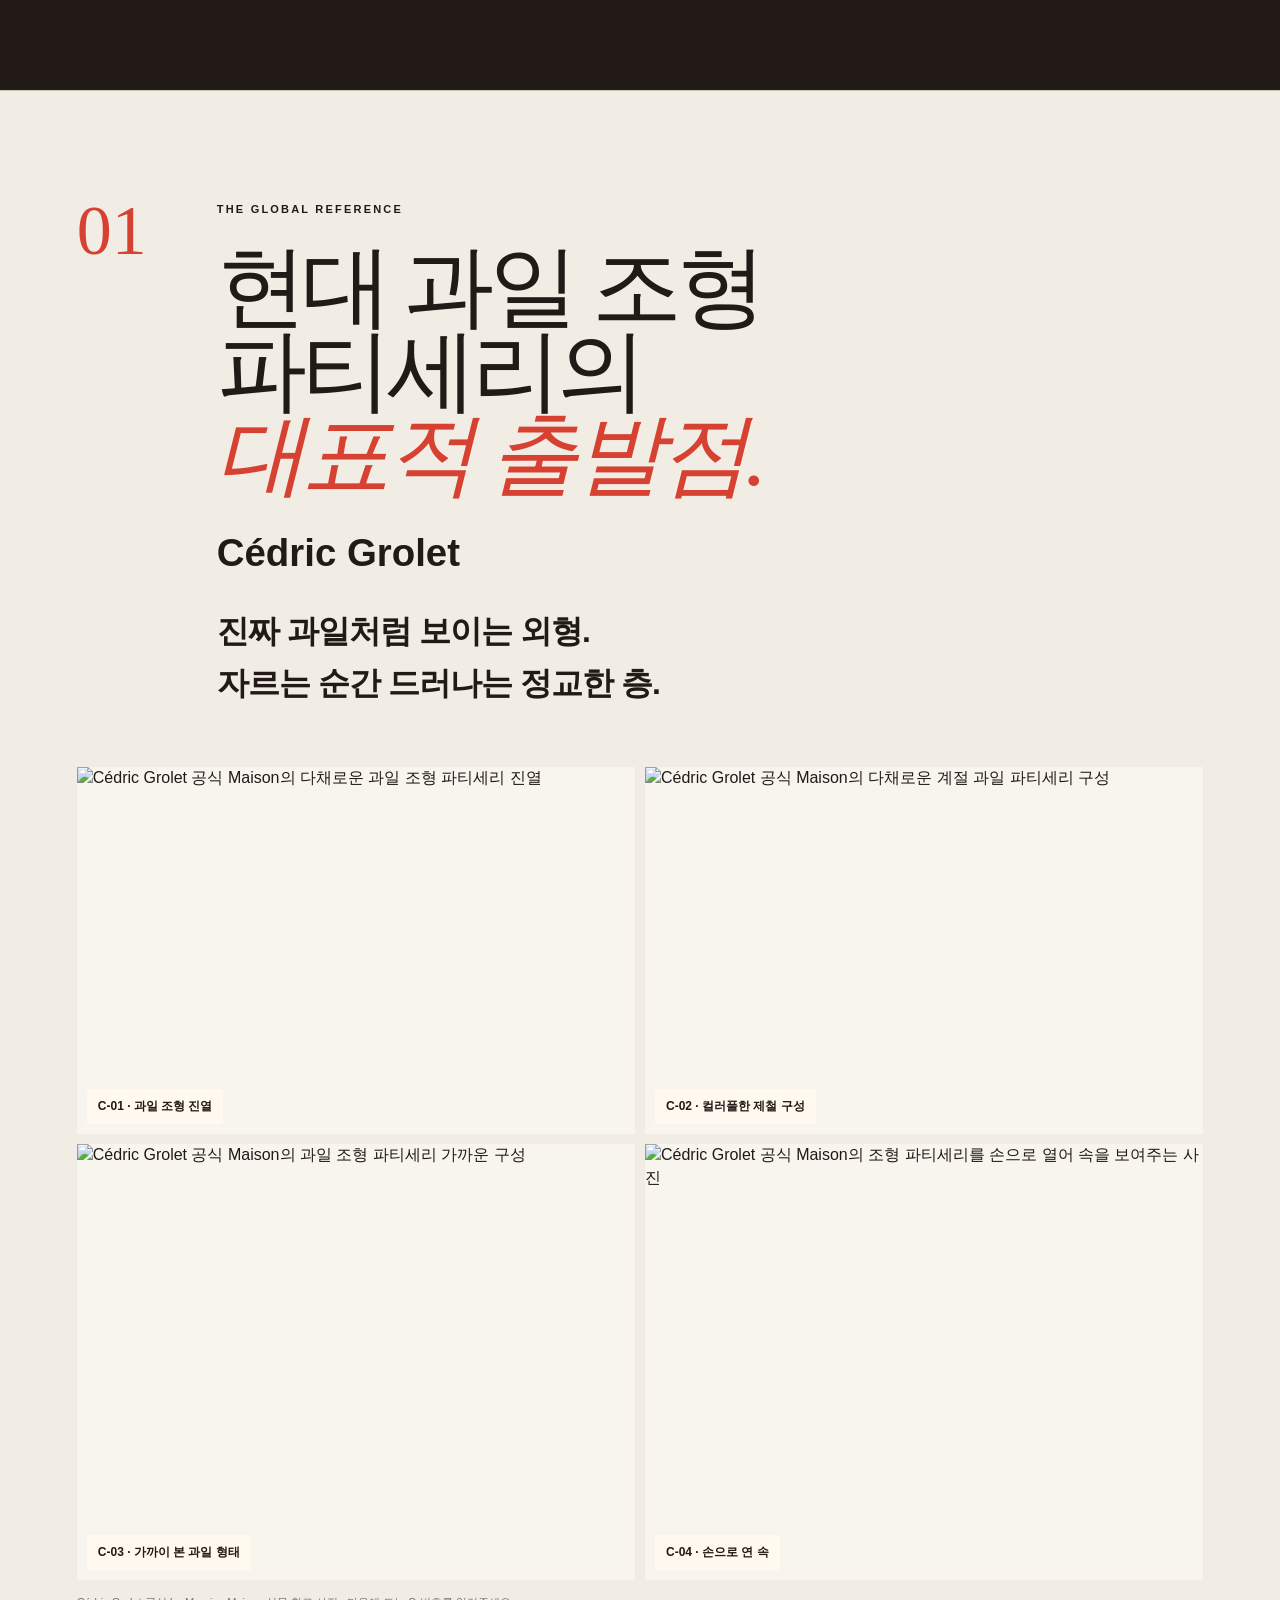
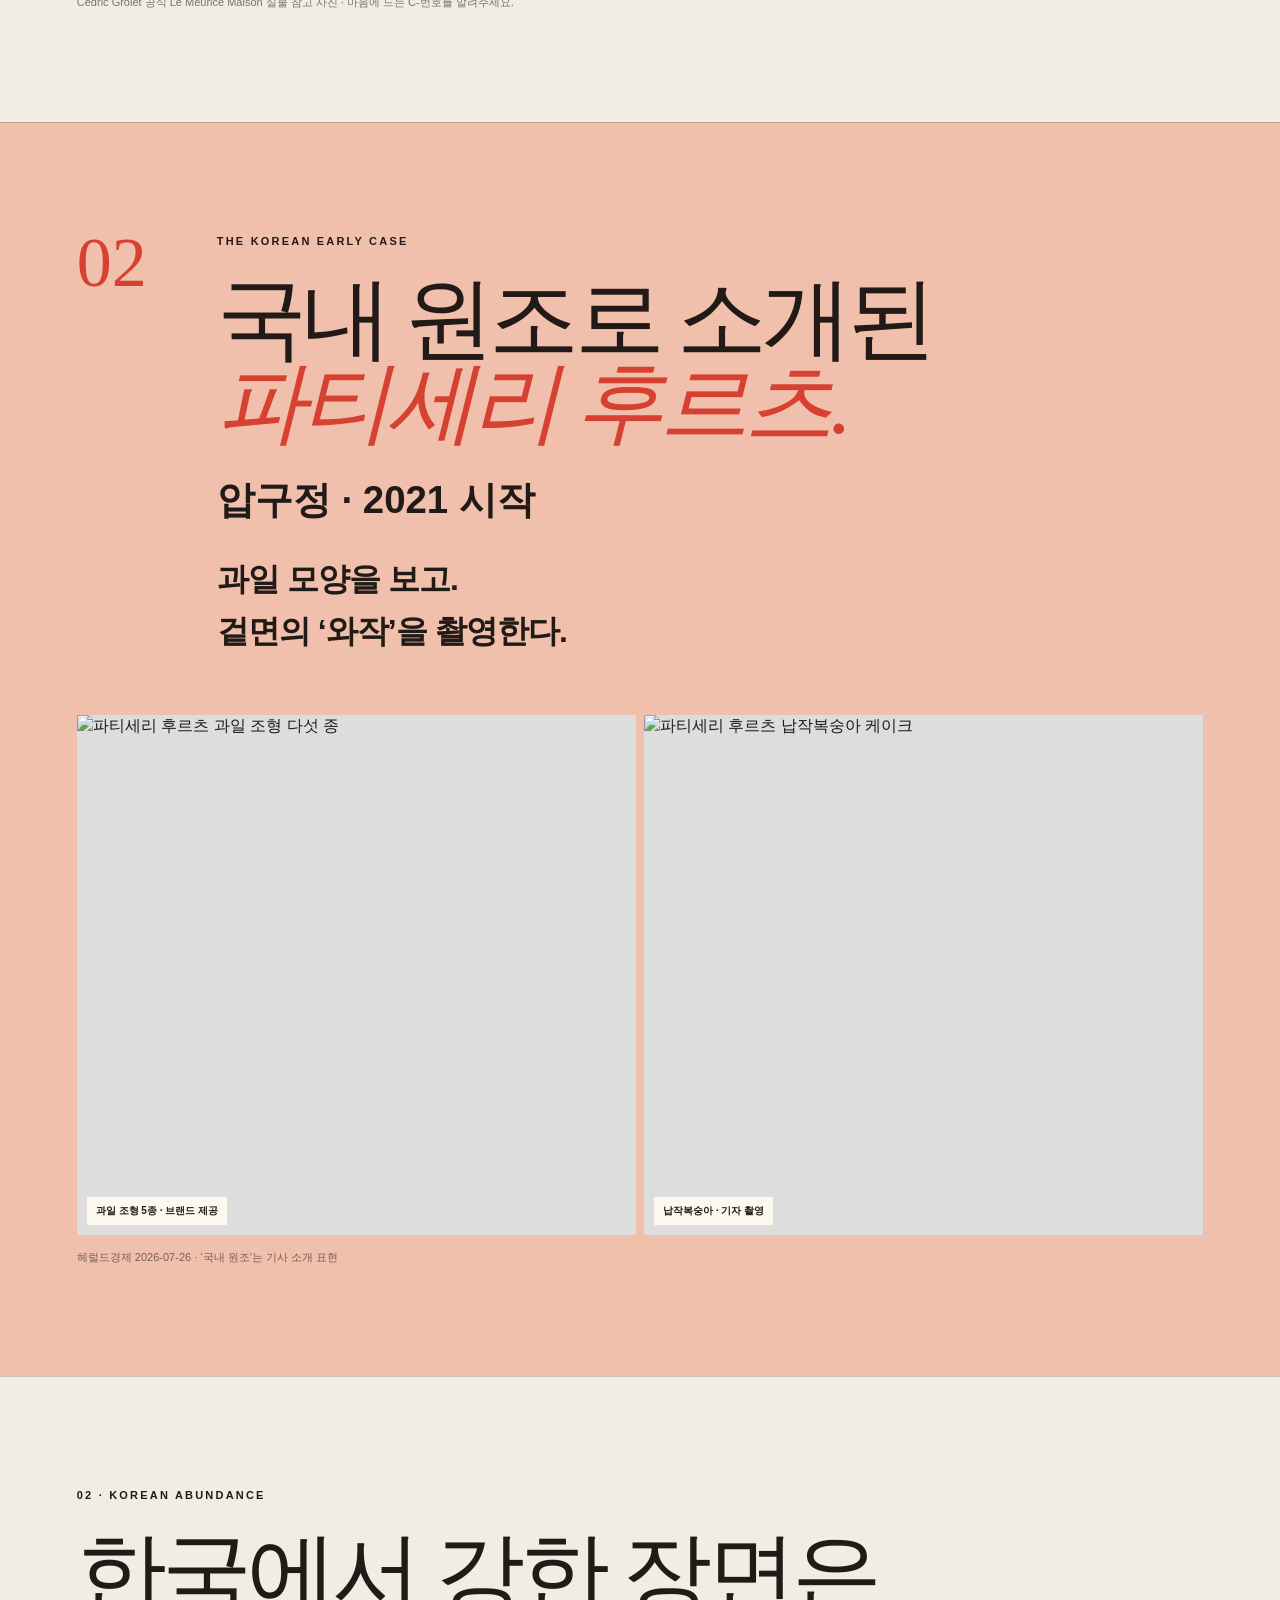
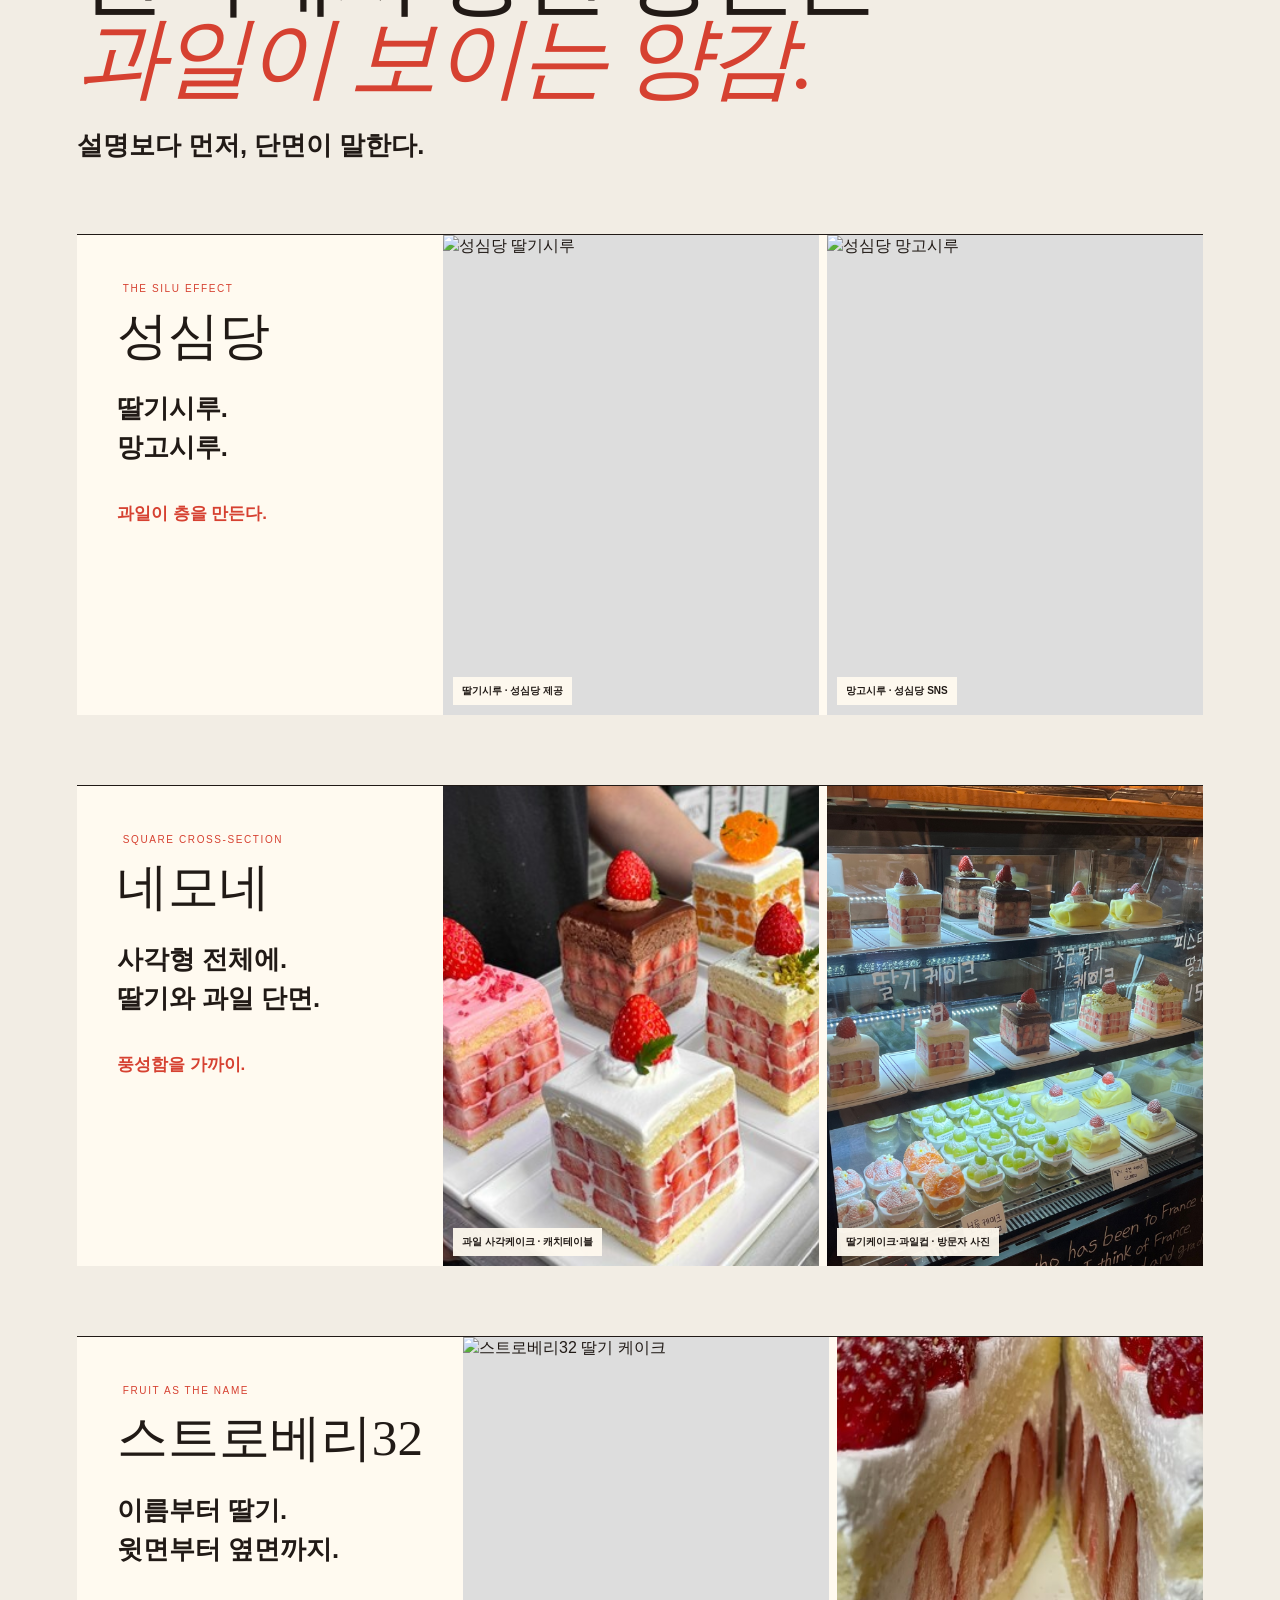
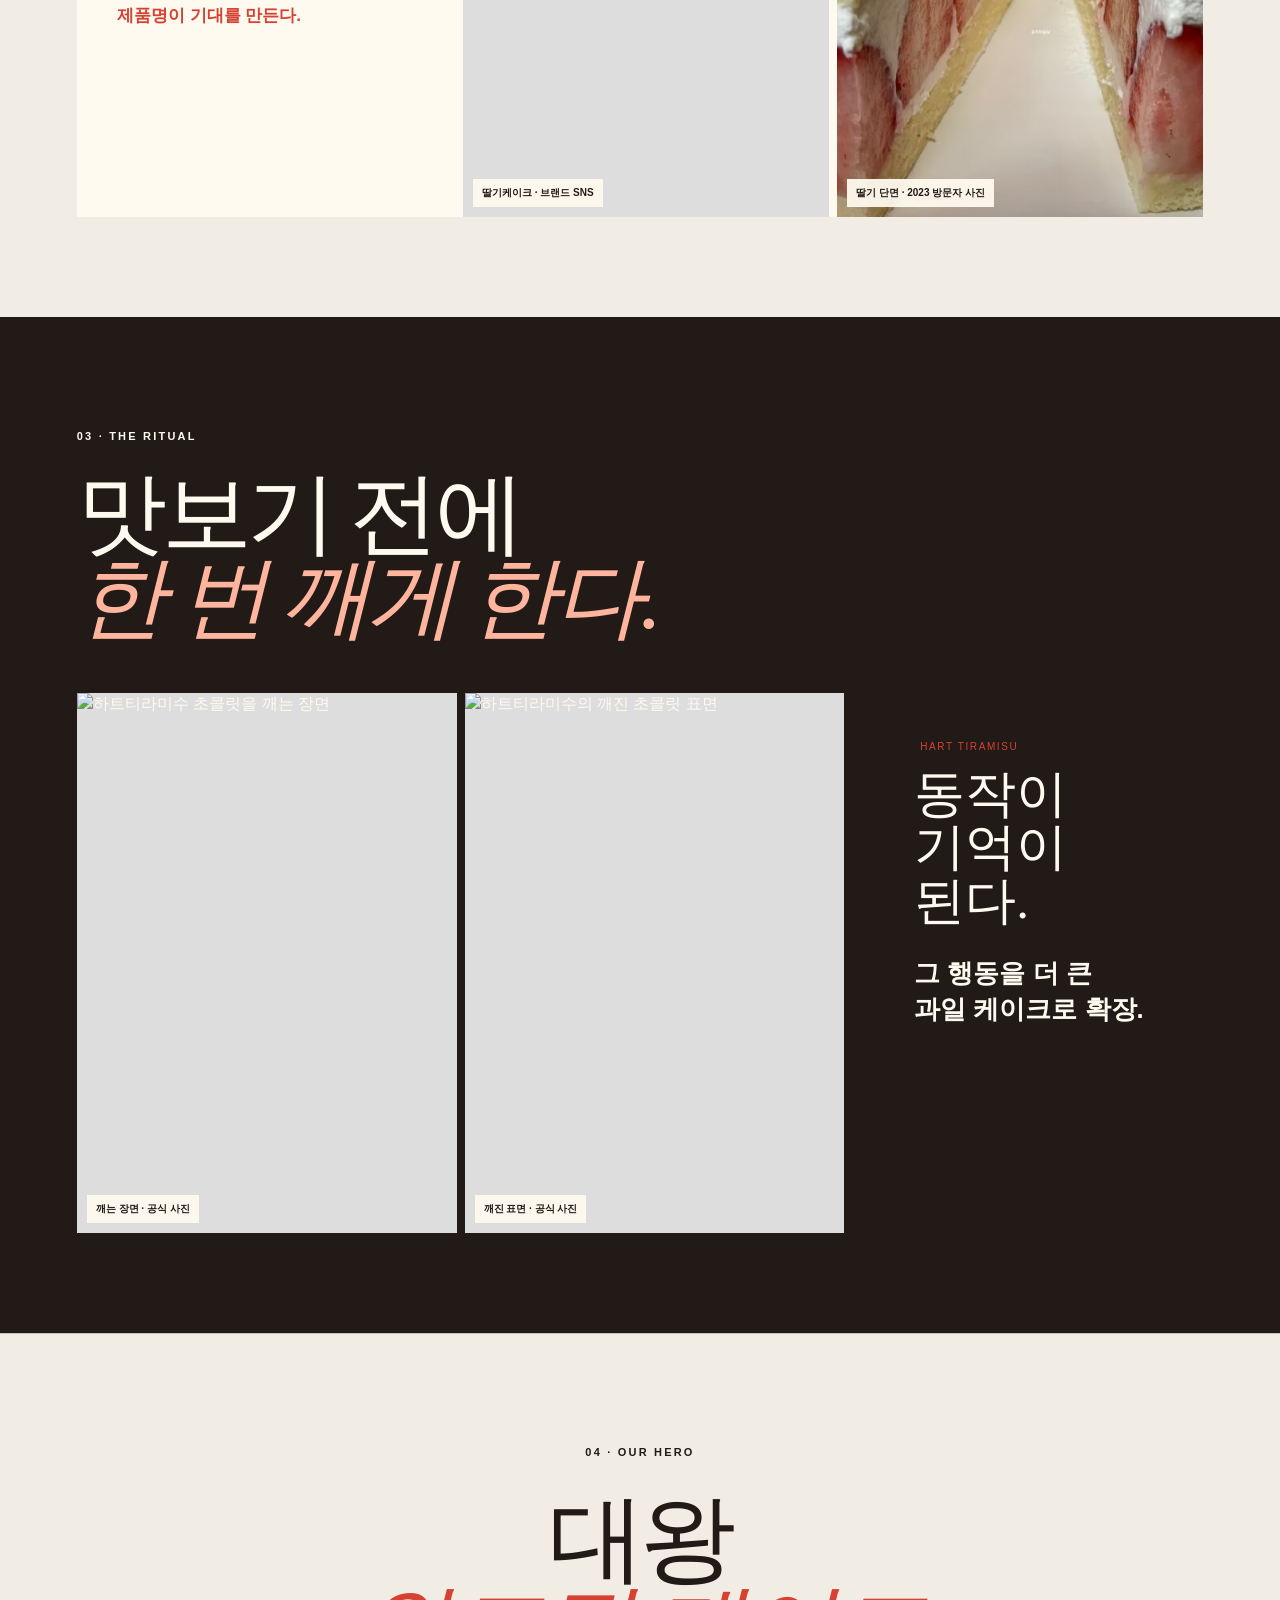
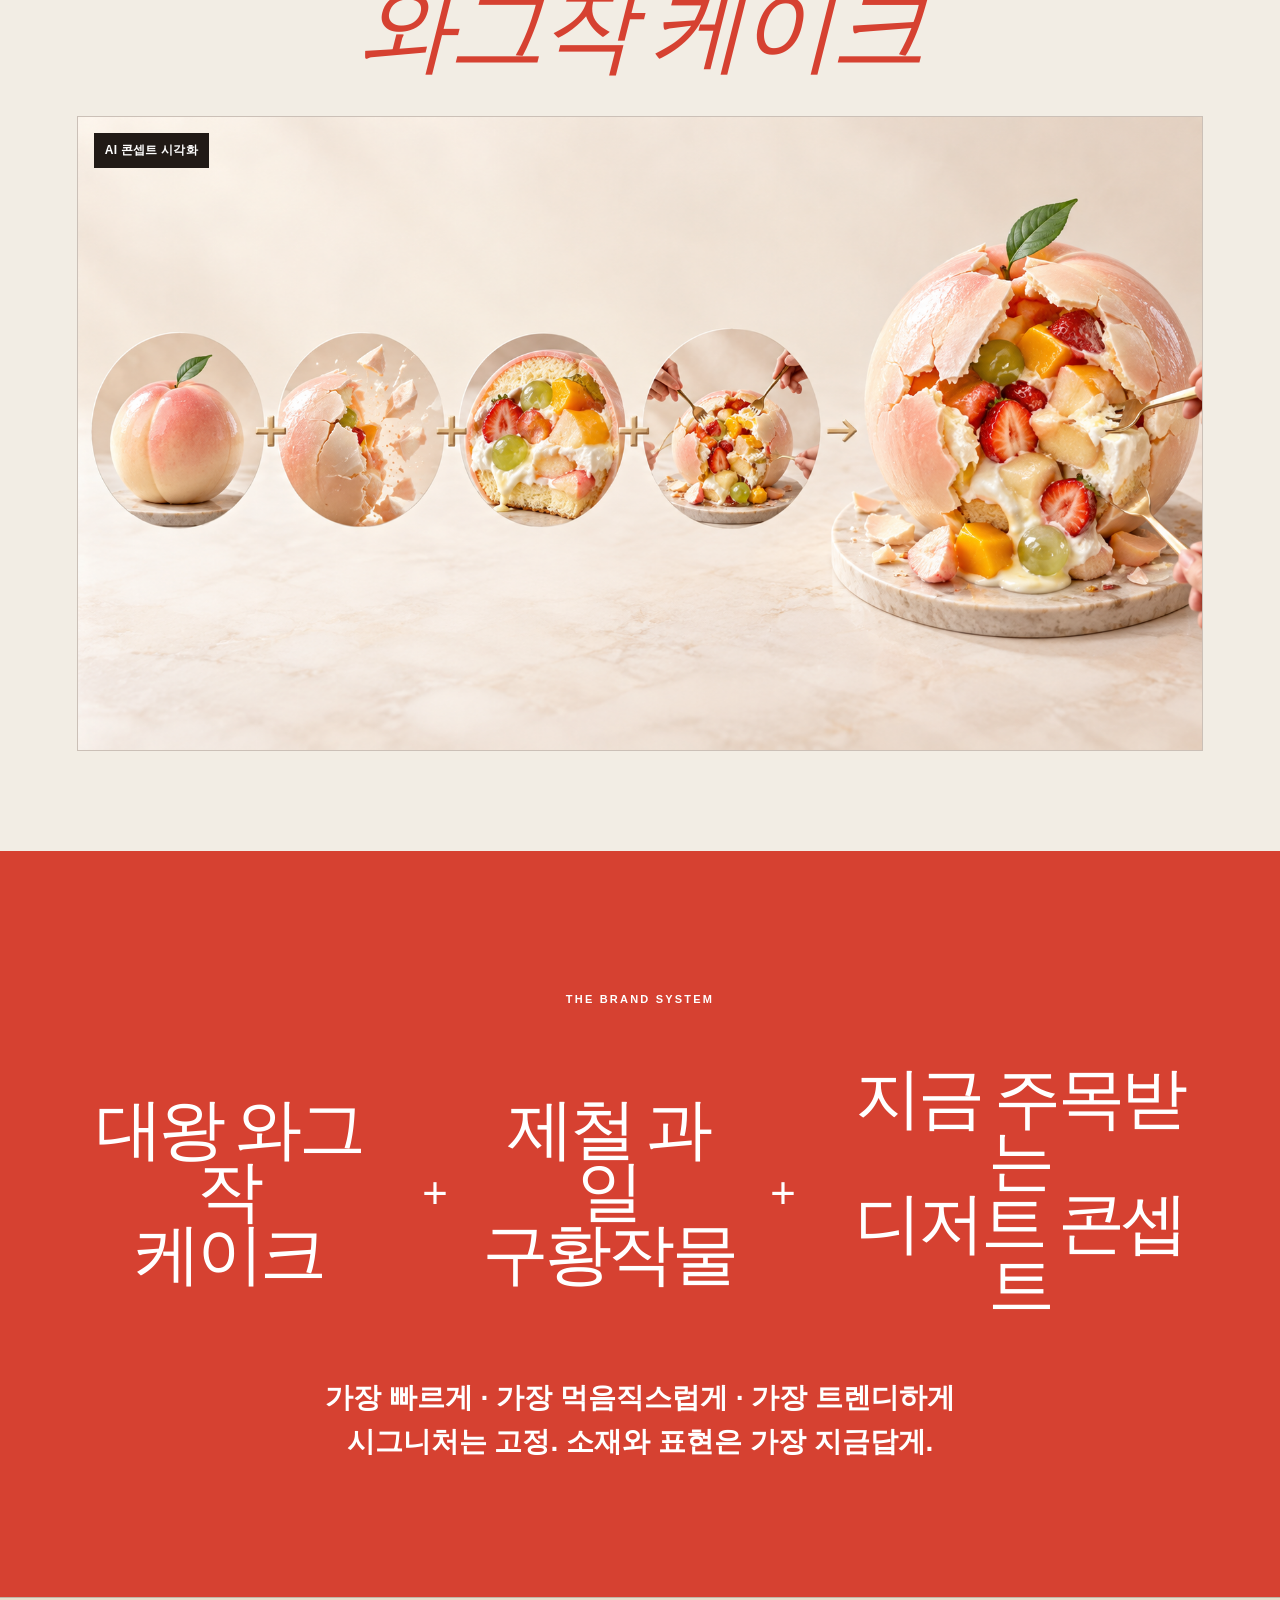
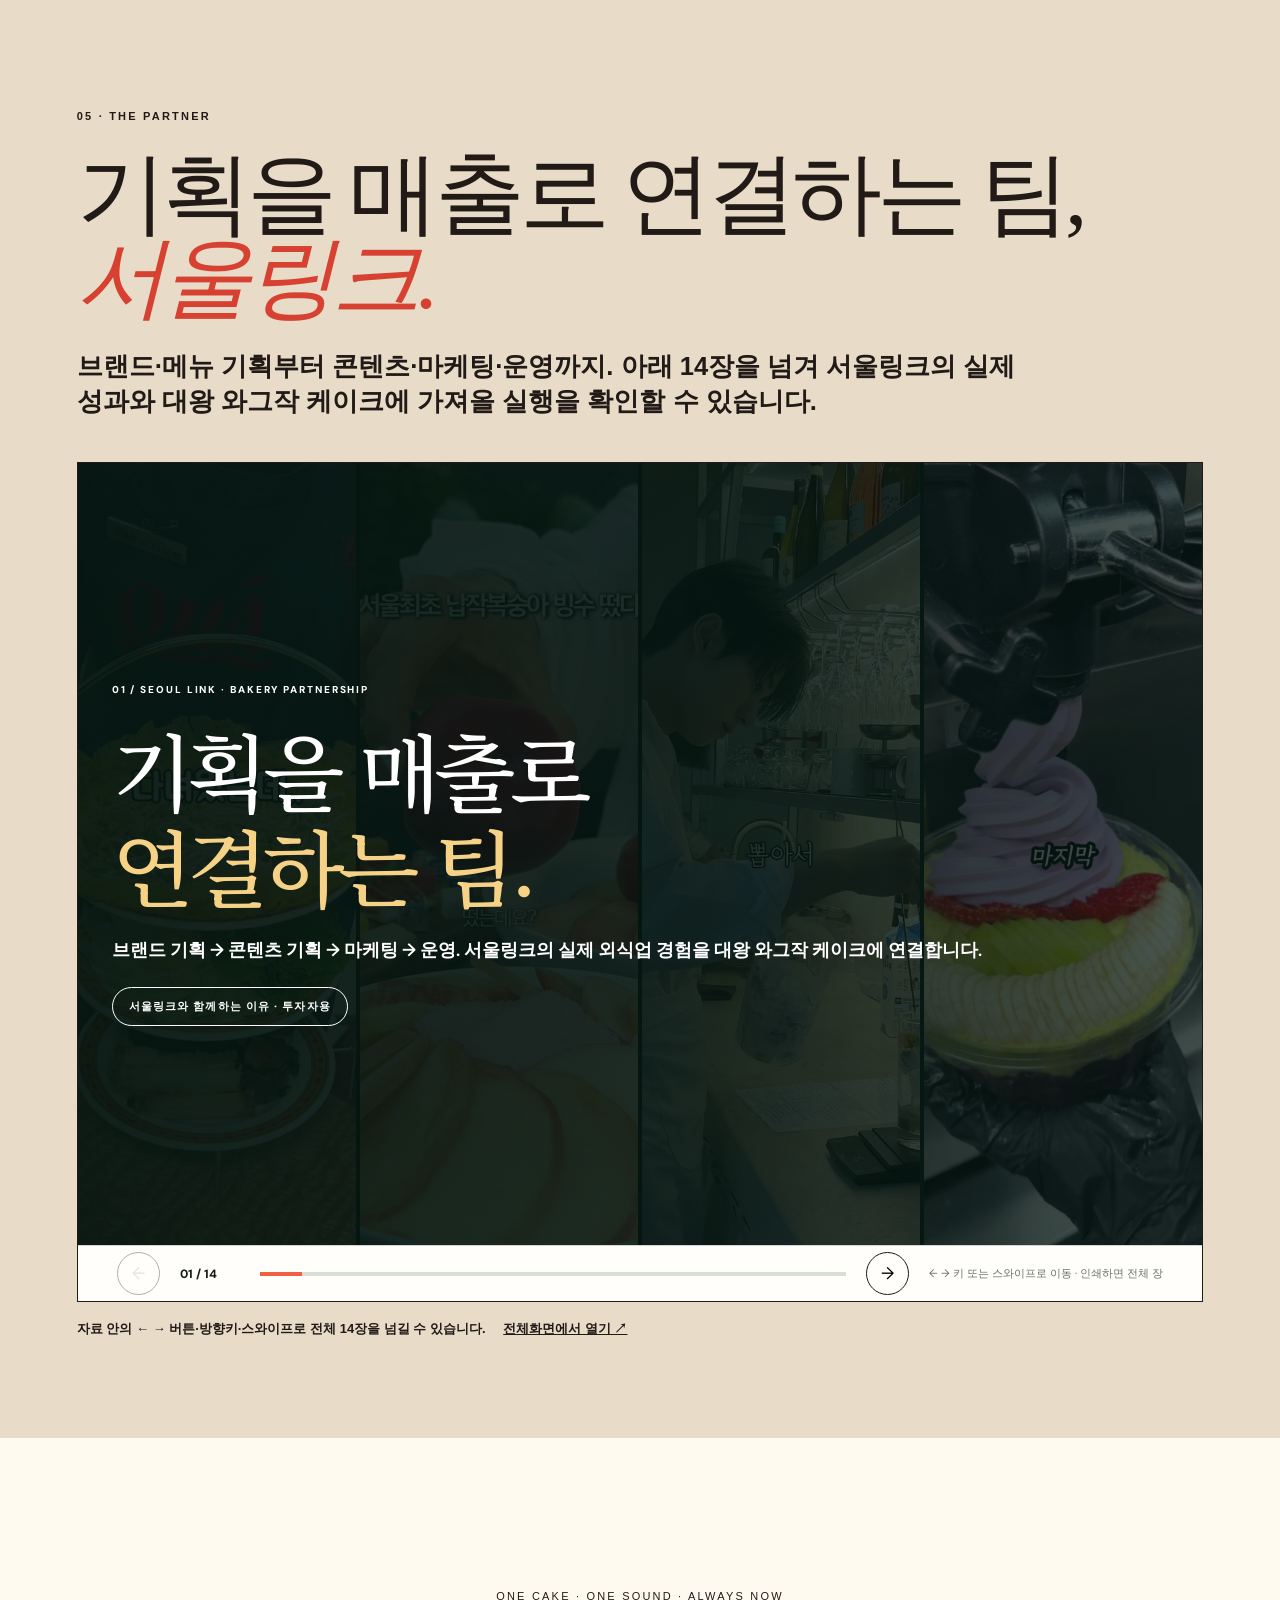
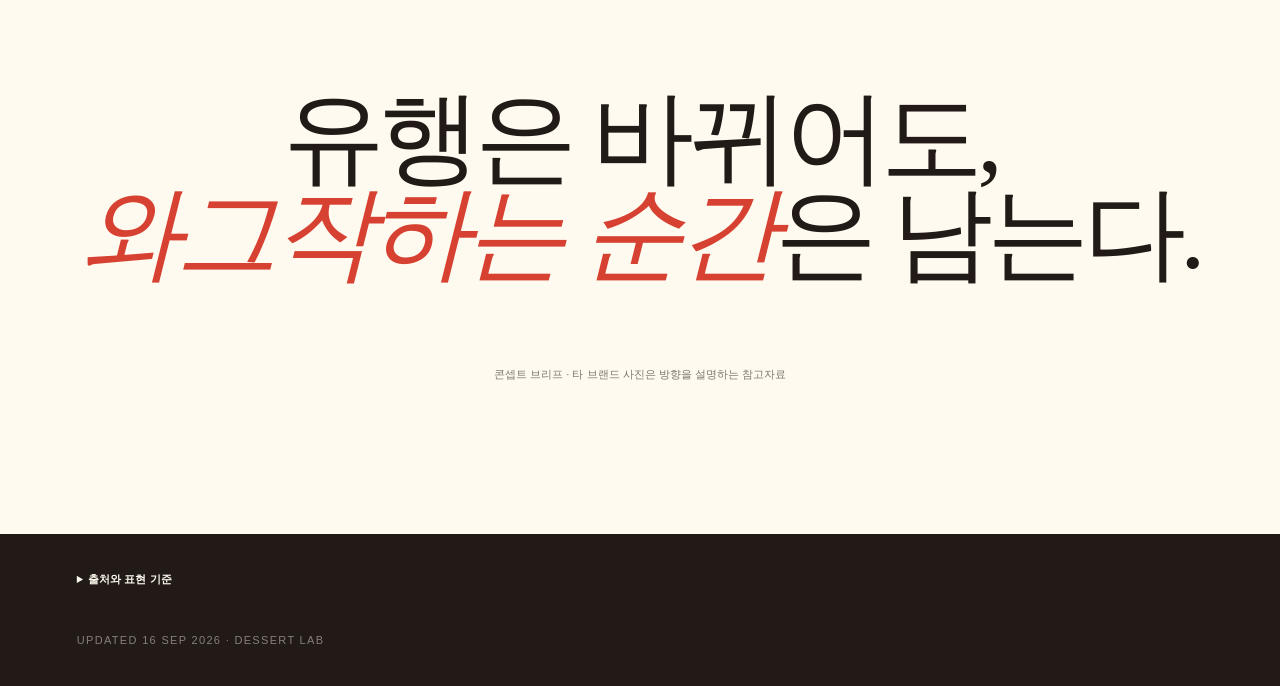
==== commit babc4a5c: "Make case videos prominent and simplify investor close" ====
--- a/index.html
+++ b/index.html
@@ -19,7 +19,7 @@
 
 <section class="architecture"><p class="tag">THE BRAND SYSTEM</p><div><strong>대왕 와그작<br>케이크</strong><i>+</i><strong>제철 과일<br>구황작물</strong><i>+</i><strong>지금 주목받는<br>디저트 콘셉트</strong></div><p>가장 빠르게 · 가장 먹음직스럽게 · 가장 트렌디하게</p><p>시그니처는 고정. 소재와 표현은 가장 지금답게.</p></section>
 
-<section class="section marketing-reference sl-v2" id="seoullink-partner"><p class="label">05 · THE PARTNER</p><h2>기획을 매출로 연결하는 팀,<br><em>서울링크.</em></h2><p class="sl-v2-lead">브랜드·메뉴 기획부터 콘텐츠·마케팅·운영까지. 아래 11장을 넘겨 서울링크의 실제 성과와 대왕 와그작 케이크에 가져올 실행을 확인할 수 있습니다.</p><div class="sl-v2-frame"><iframe id="sl-v2-iframe" src="bakery-partnership.html?embedded=1" title="서울링크 베이커리 협업 역량 발표자료 전체 11장" loading="eager" allow="autoplay; fullscreen"></iframe></div><p class="sl-v2-nav">자료 안의 ← → 버튼·방향키·스와이프로 전체 11장을 넘길 수 있습니다. <a href="bakery-partnership.html">전체화면에서 열기 ↗</a></p><div class="sl-v2-print" aria-label="서울링크 협업자료 전체 11장 인쇄본"><img src="print/bakery-slide-01.png" alt="서울링크 협업자료 1번 장" loading="lazy"><img src="print/bakery-slide-02.png" alt="서울링크 협업자료 2번 장" loading="lazy"><img src="print/bakery-slide-03.png" alt="서울링크 협업자료 3번 장" loading="lazy"><img src="print/bakery-slide-04.png" alt="서울링크 협업자료 4번 장" loading="lazy"><img src="print/bakery-slide-05.png" alt="서울링크 협업자료 5번 장" loading="lazy"><img src="print/bakery-slide-06.png" alt="서울링크 협업자료 6번 장" loading="lazy"><img src="print/bakery-slide-07.png" alt="서울링크 협업자료 7번 장" loading="lazy"><img src="print/bakery-slide-08.png" alt="서울링크 협업자료 8번 장" loading="lazy"><img src="print/bakery-slide-09.png" alt="서울링크 협업자료 9번 장" loading="lazy"><img src="print/bakery-slide-10.png" alt="서울링크 협업자료 10번 장" loading="lazy"><img src="print/bakery-slide-11.png" alt="서울링크 협업자료 11번 장" loading="lazy"></div></section><section class="closing"><p>ONE CAKE · ONE SOUND · ALWAYS NOW</p><h2>유행은 바뀌어도,<br><em>와그작하는 순간</em>은 남는다.</h2><p class="note">콘셉트 브리프 · 타 브랜드 사진은 방향을 설명하는 참고자료</p></section>
+<section class="section marketing-reference sl-v2" id="seoullink-partner"><p class="label">05 · THE PARTNER</p><h2>기획을 매출로 연결하는 팀,<br><em>서울링크.</em></h2><p class="sl-v2-lead">브랜드·메뉴 기획부터 콘텐츠·마케팅·운영까지. 아래 14장을 넘겨 서울링크의 실제 성과와 대왕 와그작 케이크에 가져올 실행을 확인할 수 있습니다.</p><div class="sl-v2-frame"><iframe id="sl-v2-iframe" src="bakery-partnership.html?embedded=1&amp;v=3" title="서울링크 베이커리 협업 역량 발표자료 전체 14장" loading="eager" allow="autoplay; fullscreen"></iframe></div><p class="sl-v2-nav">자료 안의 ← → 버튼·방향키·스와이프로 전체 14장을 넘길 수 있습니다. <a href="bakery-partnership.html">전체화면에서 열기 ↗</a></p><div class="sl-v2-print" aria-label="서울링크 협업자료 전체 14장 인쇄본"><img src="print/bakery-slide-01.png" alt="서울링크 협업자료 1번 장" loading="lazy"><img src="print/bakery-slide-02.png" alt="서울링크 협업자료 2번 장" loading="lazy"><img src="print/bakery-slide-03.png" alt="서울링크 협업자료 3번 장" loading="lazy"><img src="print/bakery-slide-04.png" alt="서울링크 협업자료 4번 장" loading="lazy"><img src="print/bakery-slide-05.png" alt="서울링크 협업자료 5번 장" loading="lazy"><img src="print/bakery-slide-06.png" alt="서울링크 협업자료 6번 장" loading="lazy"><img src="print/bakery-slide-07.png" alt="서울링크 협업자료 7번 장" loading="lazy"><img src="print/bakery-slide-08.png" alt="서울링크 협업자료 8번 장" loading="lazy"><img src="print/bakery-slide-09.png" alt="서울링크 협업자료 9번 장" loading="lazy"><img src="print/bakery-slide-10.png" alt="서울링크 협업자료 10번 장" loading="lazy"><img src="print/bakery-slide-11.png" alt="서울링크 협업자료 11번 장" loading="lazy"><img src="print/bakery-slide-12.png" alt="서울링크 협업자료 12번 장" loading="lazy"><img src="print/bakery-slide-13.png" alt="서울링크 협업자료 13번 장" loading="lazy"><img src="print/bakery-slide-14.png" alt="서울링크 협업자료 14번 장" loading="lazy"></div></section><section class="closing"><p>ONE CAKE · ONE SOUND · ALWAYS NOW</p><h2>유행은 바뀌어도,<br><em>와그작하는 순간</em>은 남는다.</h2><p class="note">콘셉트 브리프 · 타 브랜드 사진은 방향을 설명하는 참고자료</p></section>
 
 <footer><details><summary>출처와 표현 기준</summary><ol><li><a href="https://cedric-grolet.com/meurice/en/edito/our-maison">Cédric Grolet 공식 Maison</a> 및 <a href="https://cedric-grolet.com/monte-carlo/produit/citron-jaune25/">공식 Citron Jaune</a>. 2012년부터 Le Meurice 수석 파티시에로 활동한 흐름을 확인했습니다.</li><li><a href="https://v.daum.net/v/20260726112140018">헤럴드경제 파티세리 후르츠 인터뷰</a>. 직접 전파·카피 관계는 주장하지 않습니다.</li><li><a href="https://v.daum.net/v/20250212144540543?s=print_news">농민신문 딸기시루·스트로베리32</a>, <a href="https://view.asiae.co.kr/article/2024072014395605484">아시아경제 망고시루</a>, <a href="https://hozy.tistory.com/661">스트로베리32 방문자 단면 사진, 2023-01-06</a>.</li><li><a href="https://www.catchtable.net/shop/nemone_cafe/menus">네모네 캐치테이블</a> 및 성수점 방문자 사진.</li><li><a href="https://harttiramisu.kr/brand">하트티라미수 공식 브랜드</a>.</li></ol><p>와그작케이크의 실제 제품 사진은 아직 없습니다. 제품 크기·맛·공정·인테리어는 개발 전 제안입니다.</p></details><span>UPDATED 16 SEP 2026 · DESSERT LAB</span></footer>
 </main></body></html>
--- a/investor-brief.css
+++ b/investor-brief.css
@@ -108,3 +108,8 @@
 .sl-v2{background:#e8dcc9}.sl-v2>h2{max-width:1200px}.sl-v2-lead{max-width:1000px;font-size:clamp(18px,2vw,30px);font-weight:650;margin:28px 0 42px}.sl-v2-frame{background:#141b19;border:1px solid var(--ink);width:100%;height:min(70vw,840px);min-height:650px}.sl-v2-frame iframe{display:block;width:100%;height:100%;border:0}.sl-v2-nav{font-size:13px;margin:18px 0 0;font-weight:650}.sl-v2-nav a{display:inline-block;margin-left:14px;text-decoration:underline}.sl-v2-print{display:none}
 @media(max-width:900px){.sl-v2-frame{height:760px;min-height:0}}@media(max-width:560px){.sl-v2-lead{font-size:17px;margin:22px 0 26px}.sl-v2-frame{width:calc(100% + 40px);margin-left:-20px;height:720px}.sl-v2-nav{font-size:11px}}
 @media print{.sl-v2-frame,.sl-v2-nav{display:none!important}.sl-v2-print{display:block}.sl-v2-print img{display:block;width:100%;height:auto;break-after:page;page-break-after:always;object-fit:contain;-webkit-print-color-adjust:exact;print-color-adjust:exact}.sl-v2>h2,.sl-v2-lead{break-inside:avoid}}.sl-v2-print img:last-child{break-after:auto;page-break-after:auto}@page{size:A4 landscape;margin:8mm}
+
+/* V2: complete SeoulLink deck inside the original empty marketing chapter. */
+.sl-v2{background:#e8dcc9}.sl-v2>h2{max-width:1200px}.sl-v2-lead{max-width:1000px;font-size:clamp(18px,2vw,30px);font-weight:650;margin:28px 0 42px}.sl-v2-frame{background:#141b19;border:1px solid var(--ink);width:100%;height:min(70vw,840px);min-height:650px}.sl-v2-frame iframe{display:block;width:100%;height:100%;border:0}.sl-v2-nav{font-size:13px;margin:18px 0 0;font-weight:650}.sl-v2-nav a{display:inline-block;margin-left:14px;text-decoration:underline}.sl-v2-print{display:none}
+@media(max-width:900px){.sl-v2-frame{height:760px;min-height:0}}@media(max-width:560px){.sl-v2-lead{font-size:17px;margin:22px 0 26px}.sl-v2-frame{width:calc(100% + 40px);margin-left:-20px;height:720px}.sl-v2-nav{font-size:11px}}
+@media print{.sl-v2-frame,.sl-v2-nav{display:none!important}.sl-v2-print{display:block}.sl-v2-print img{display:block;width:100%;height:auto;break-after:page;page-break-after:always;object-fit:contain;-webkit-print-color-adjust:exact;print-color-adjust:exact}.sl-v2>h2,.sl-v2-lead{break-inside:avoid}}.sl-v2-print img:last-child{break-after:auto;page-break-after:auto}@page{size:A4 landscape;margin:8mm}
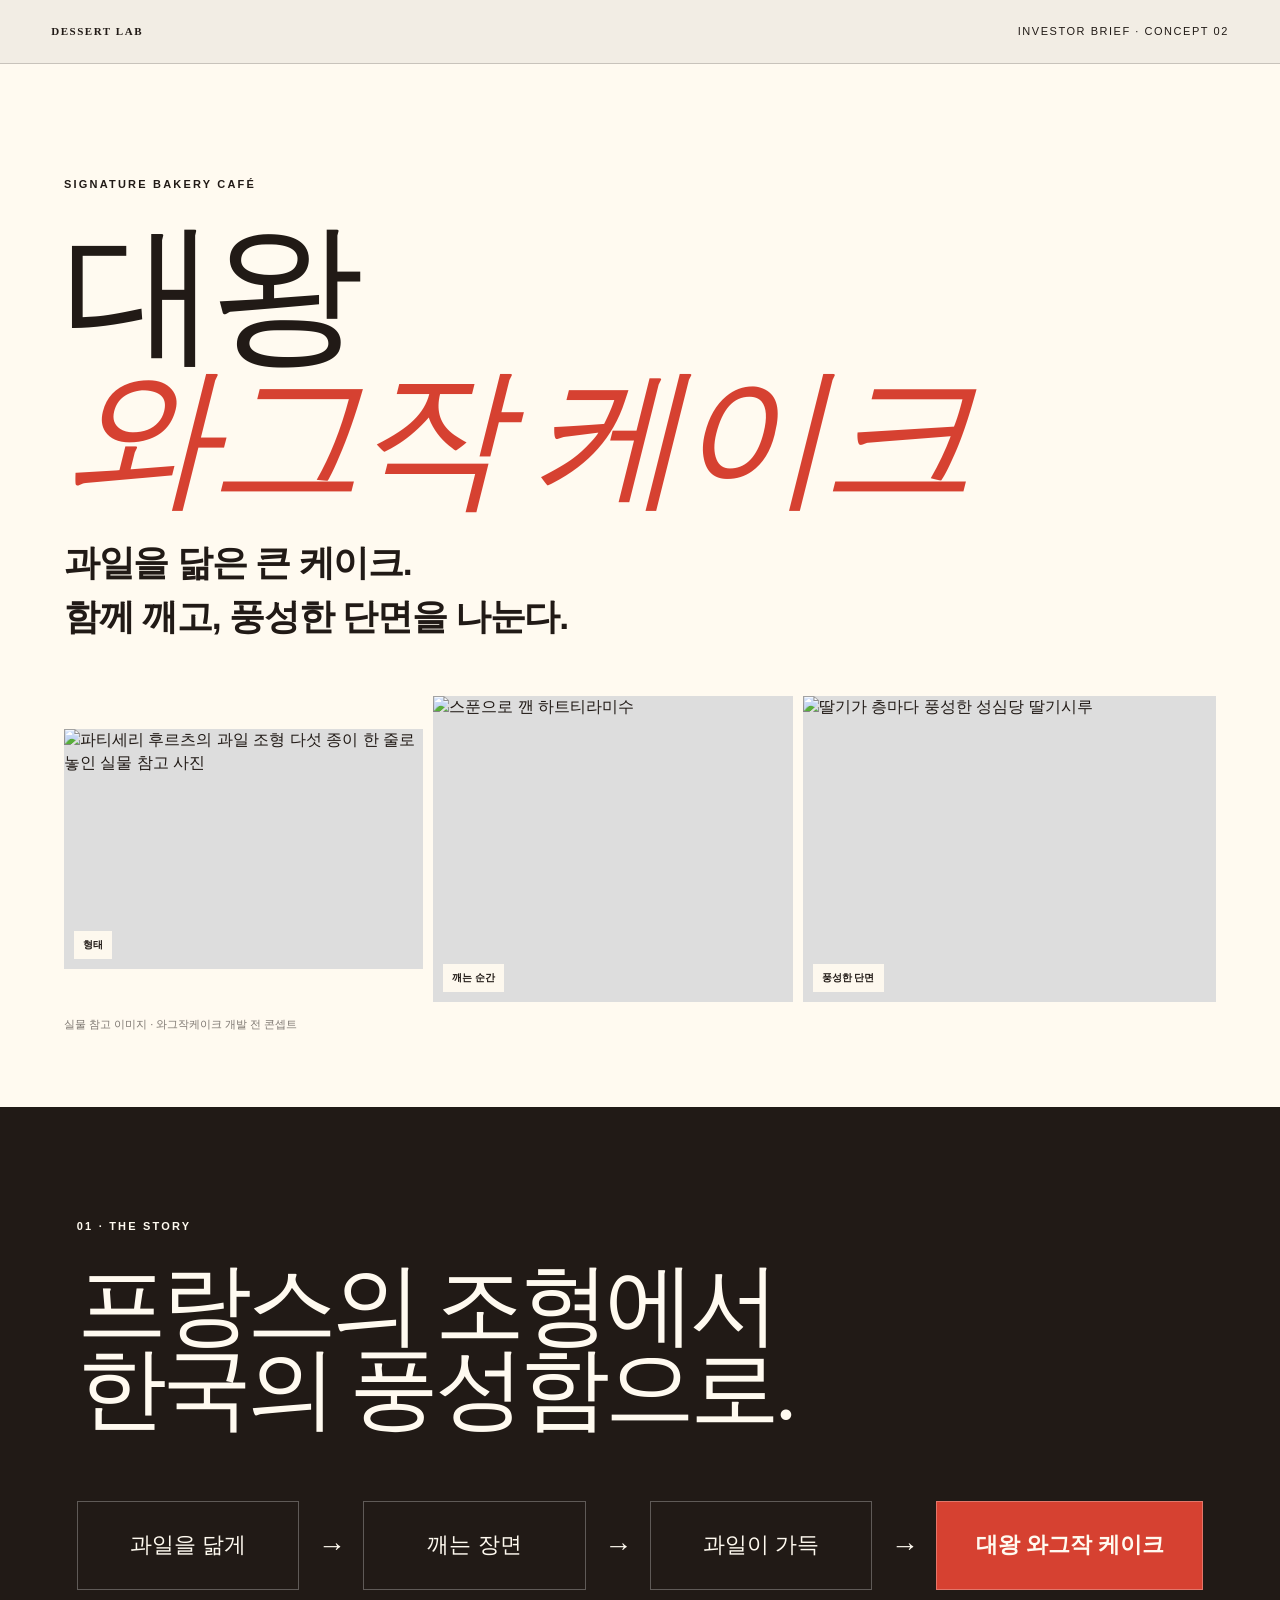
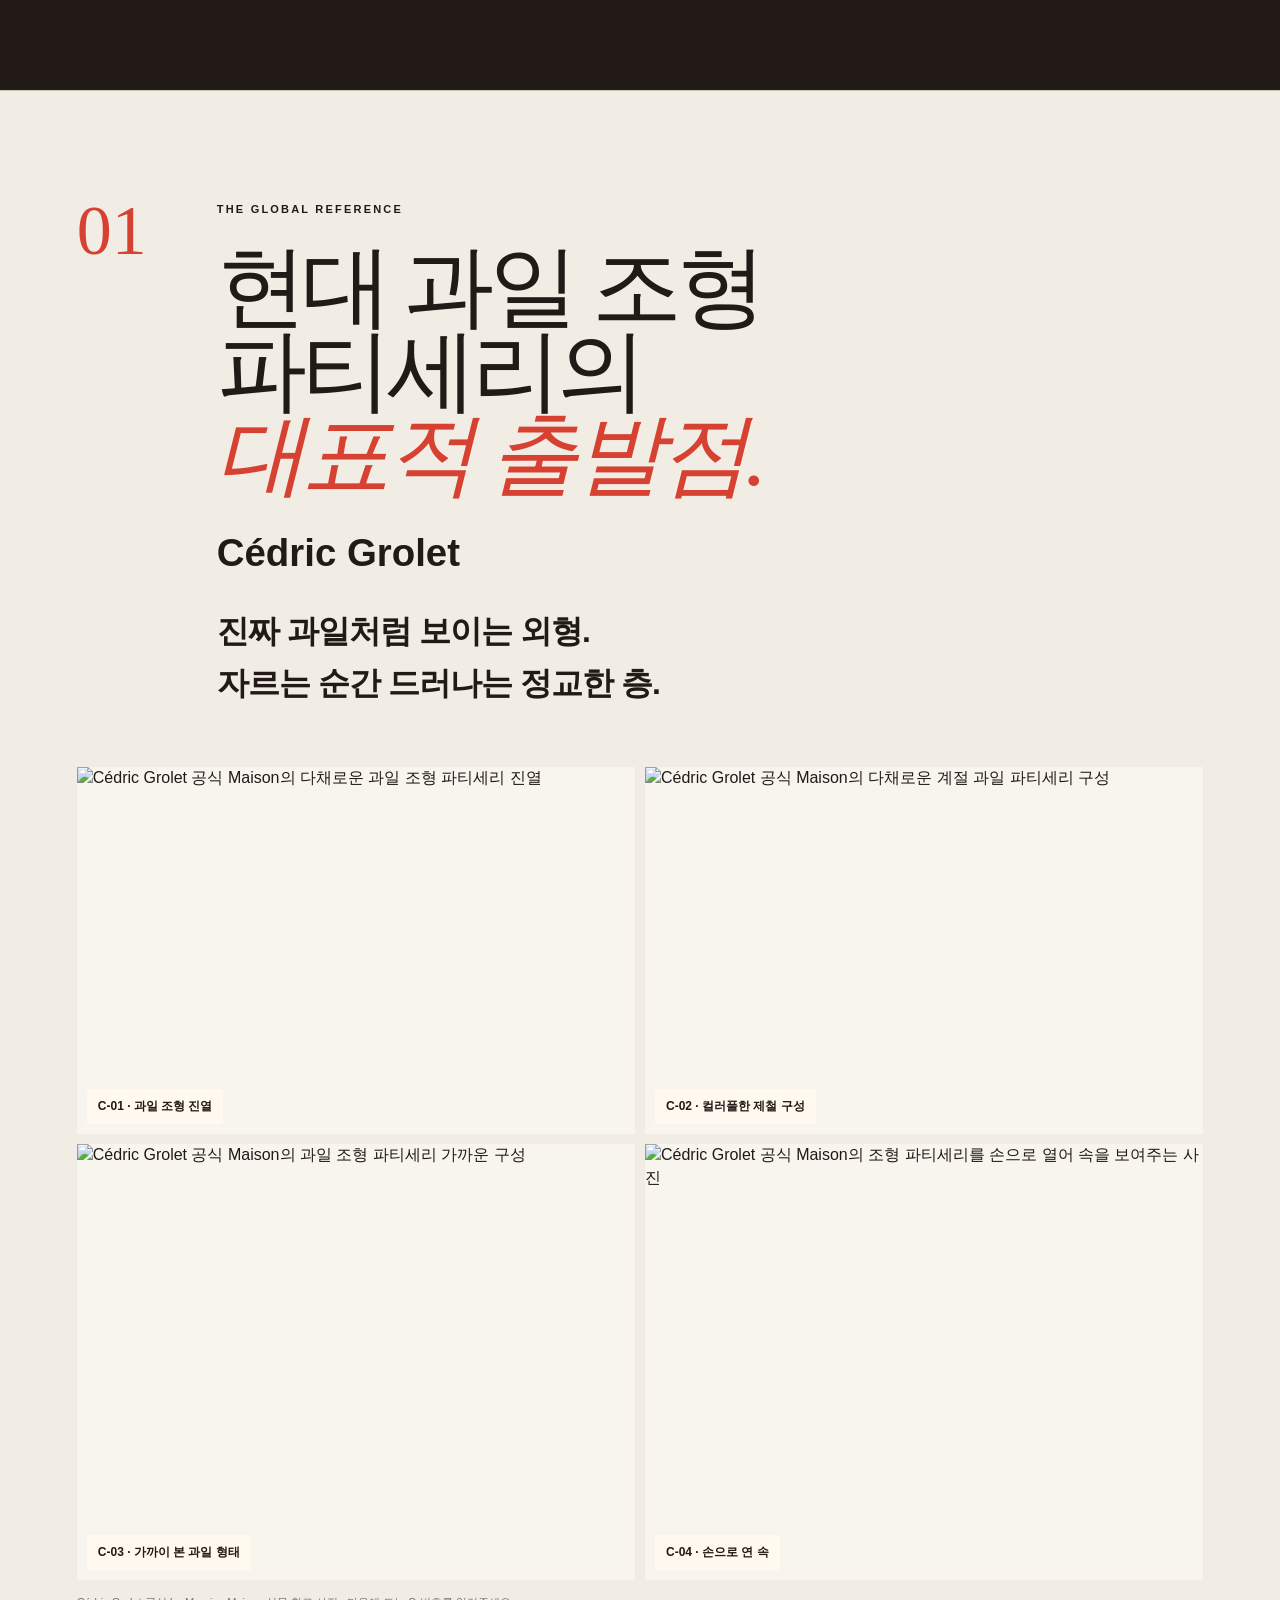
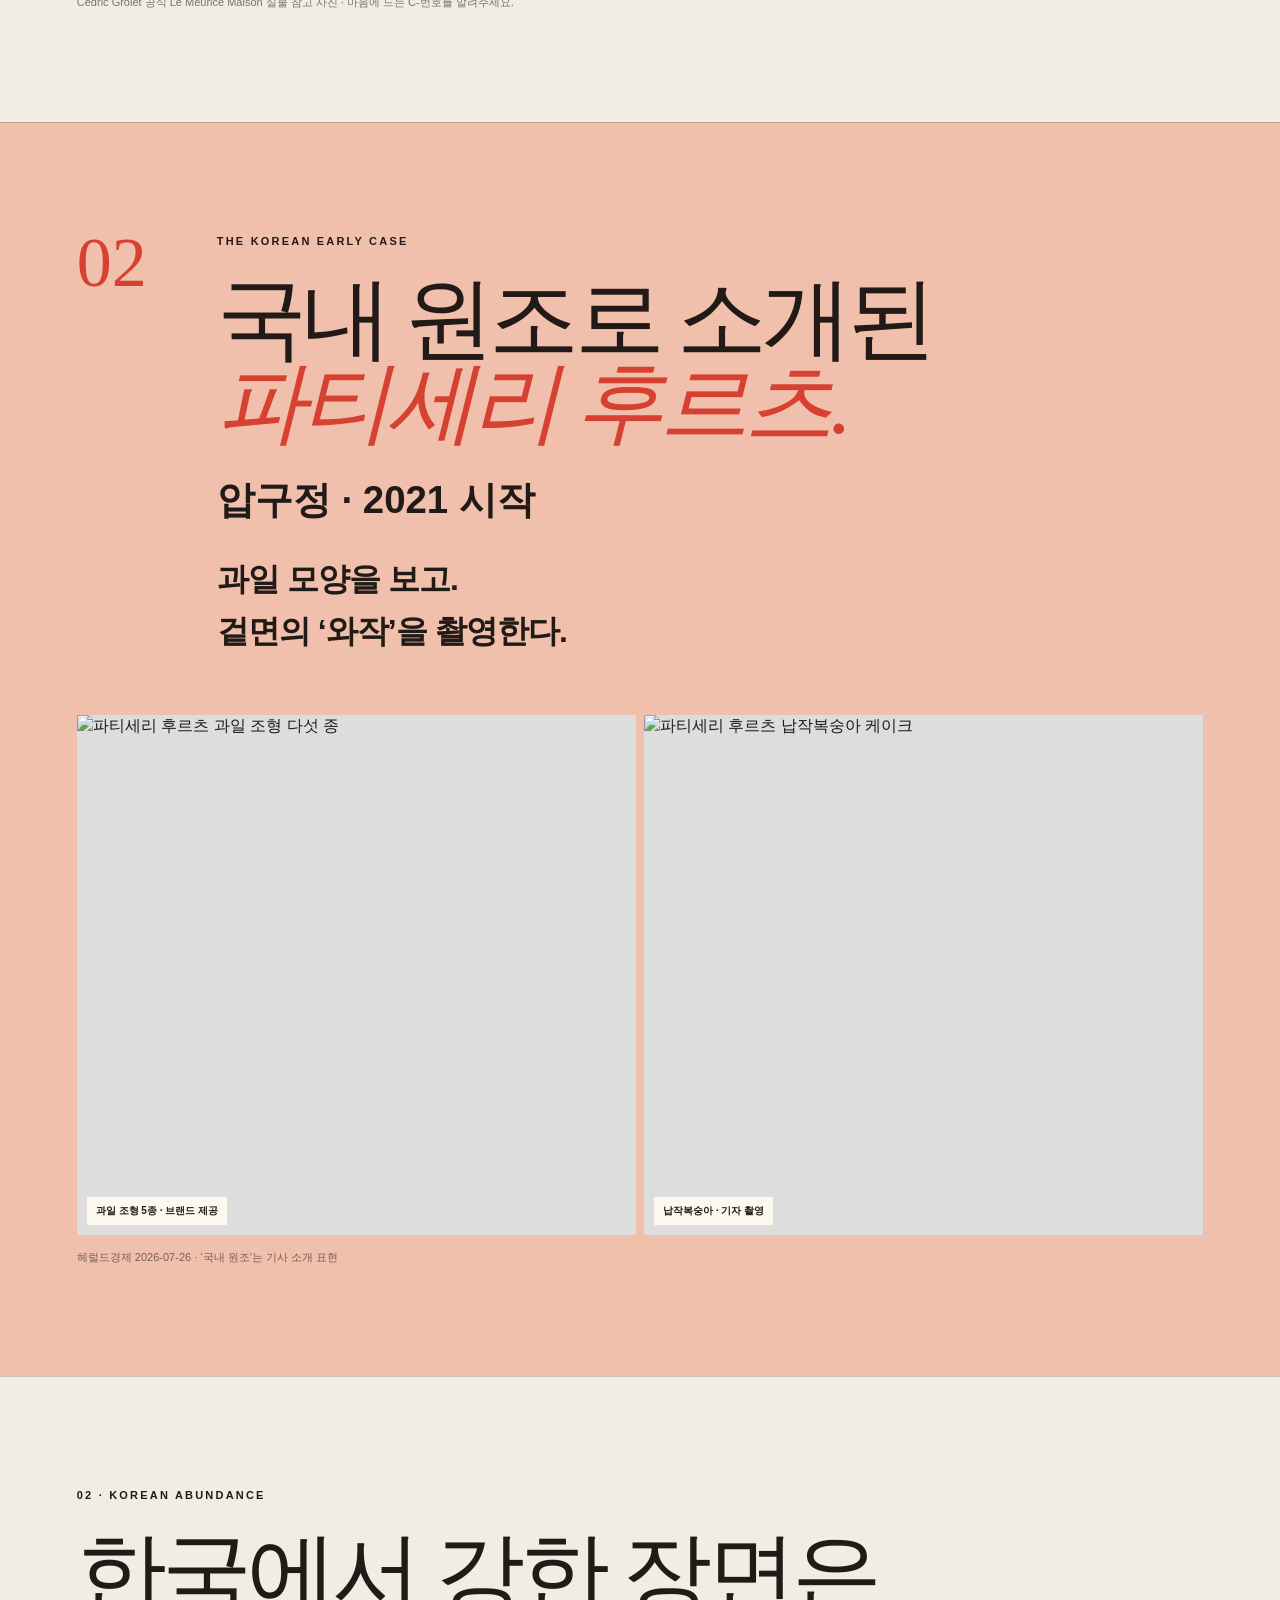
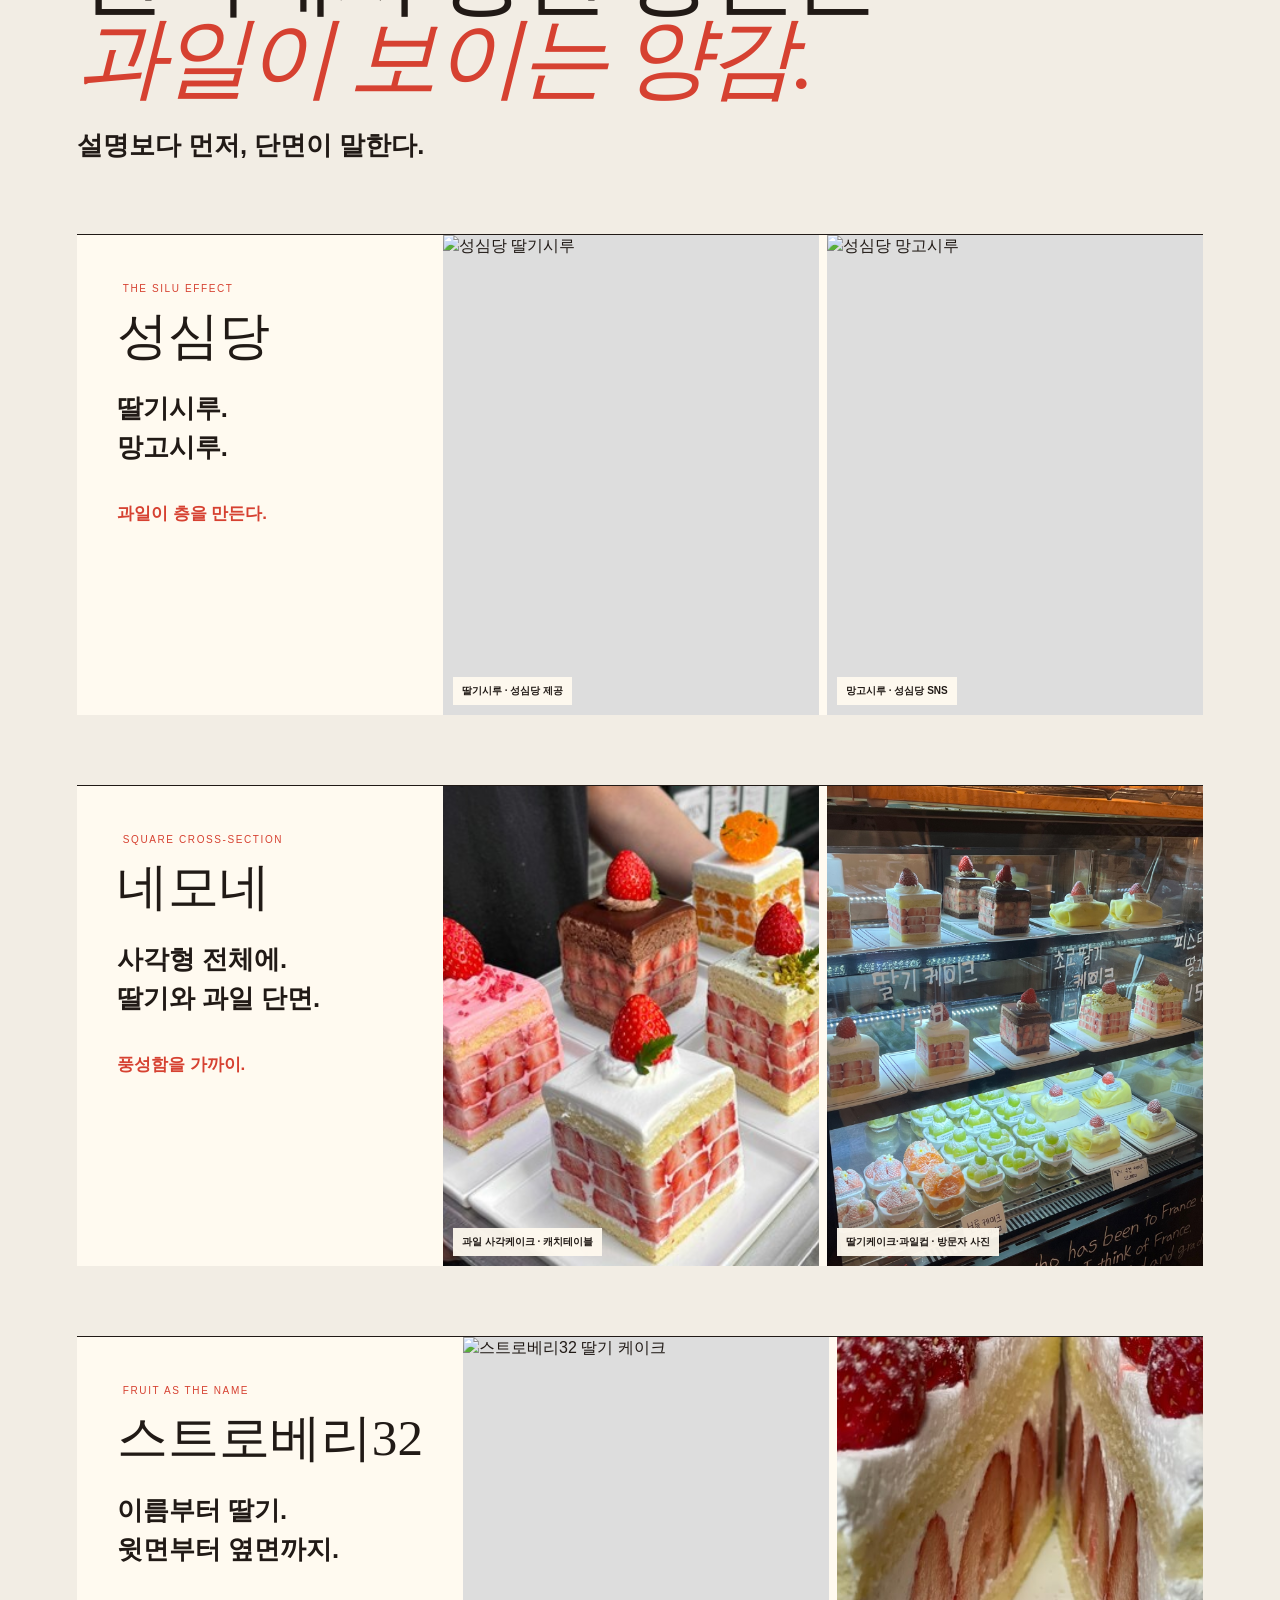
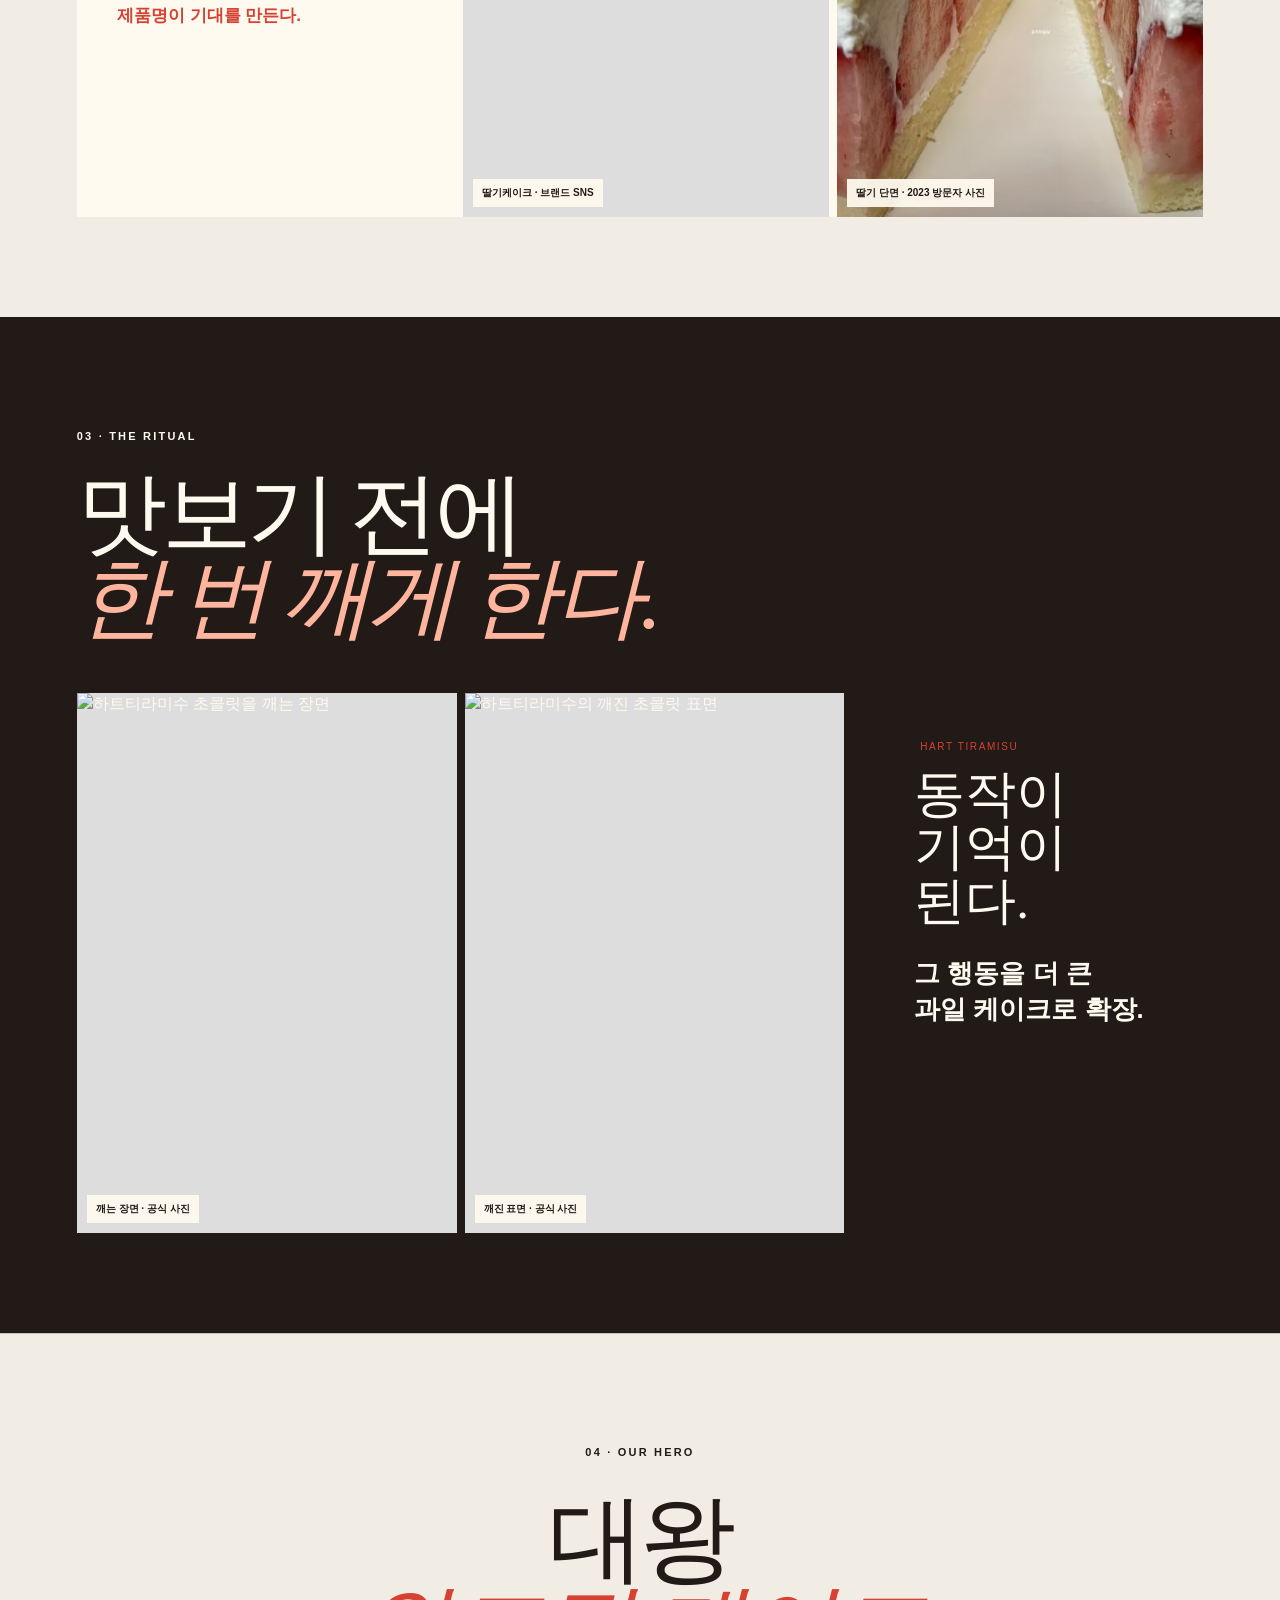
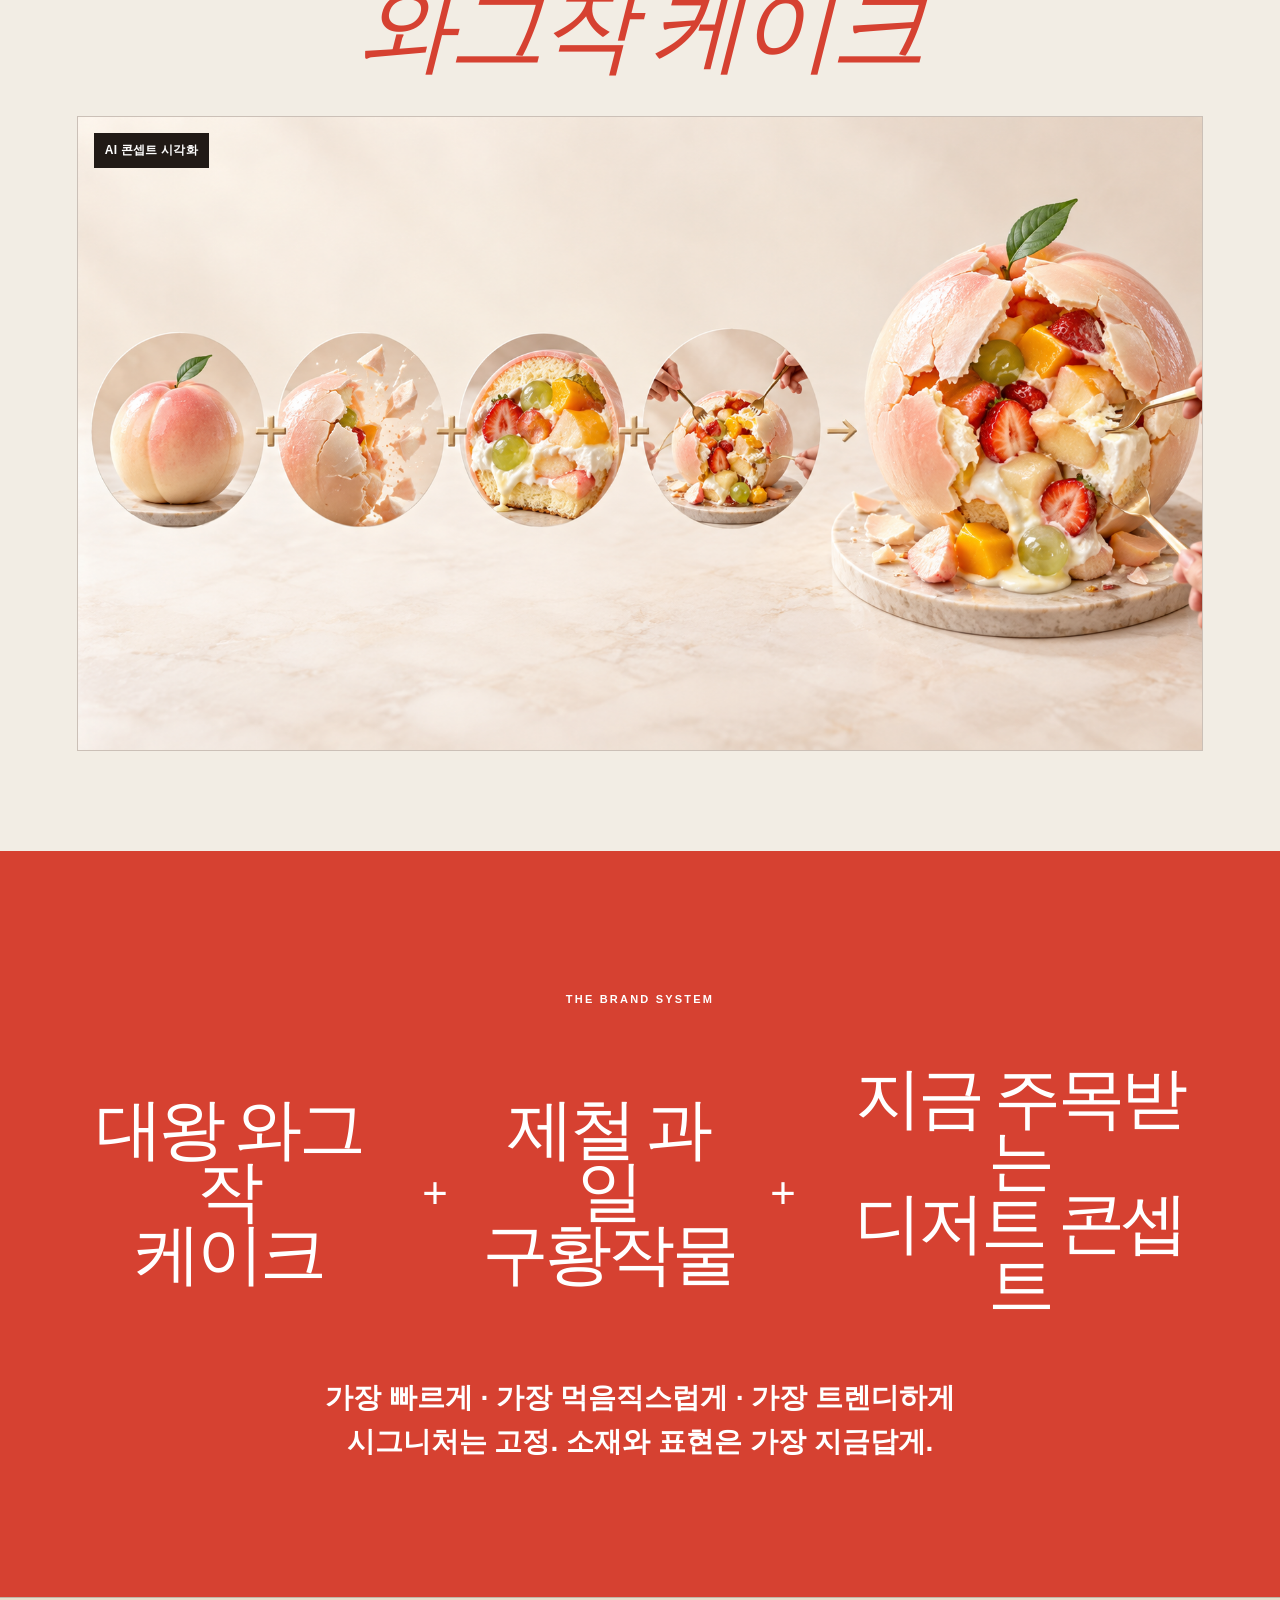
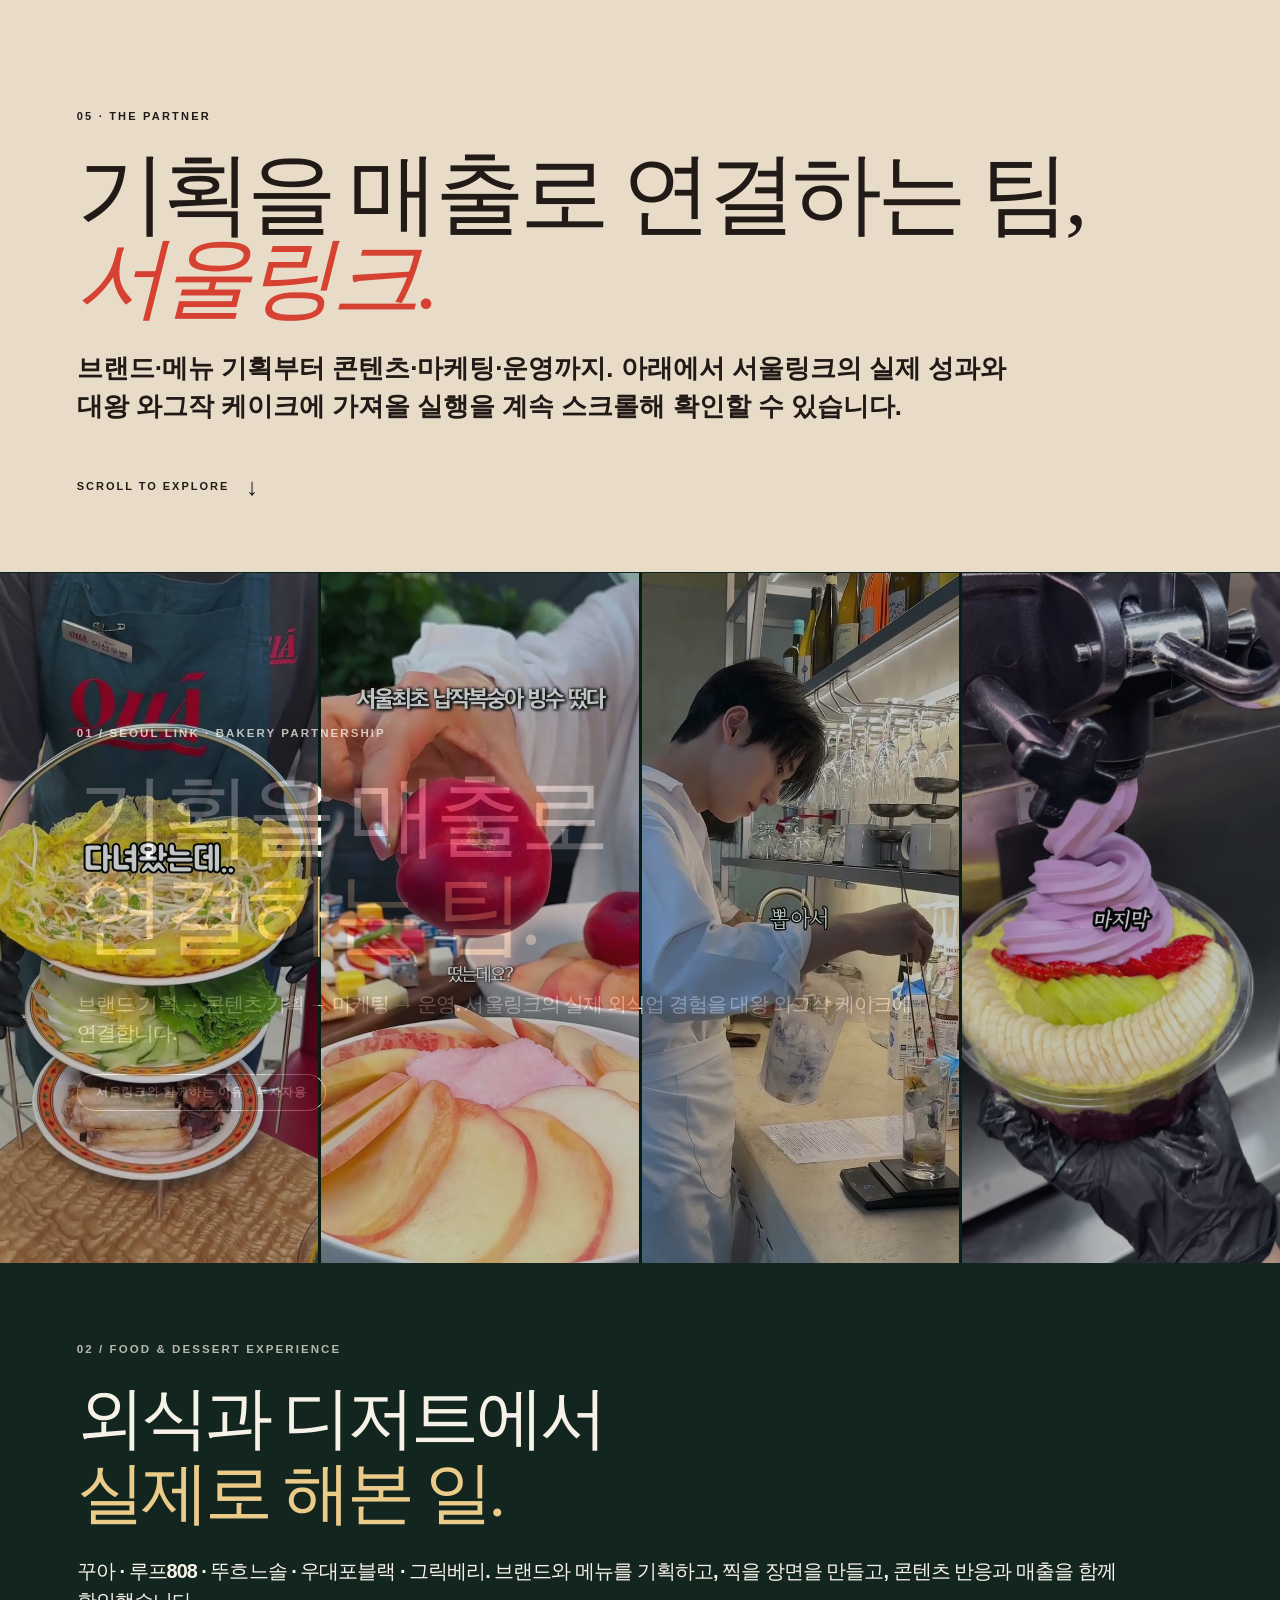
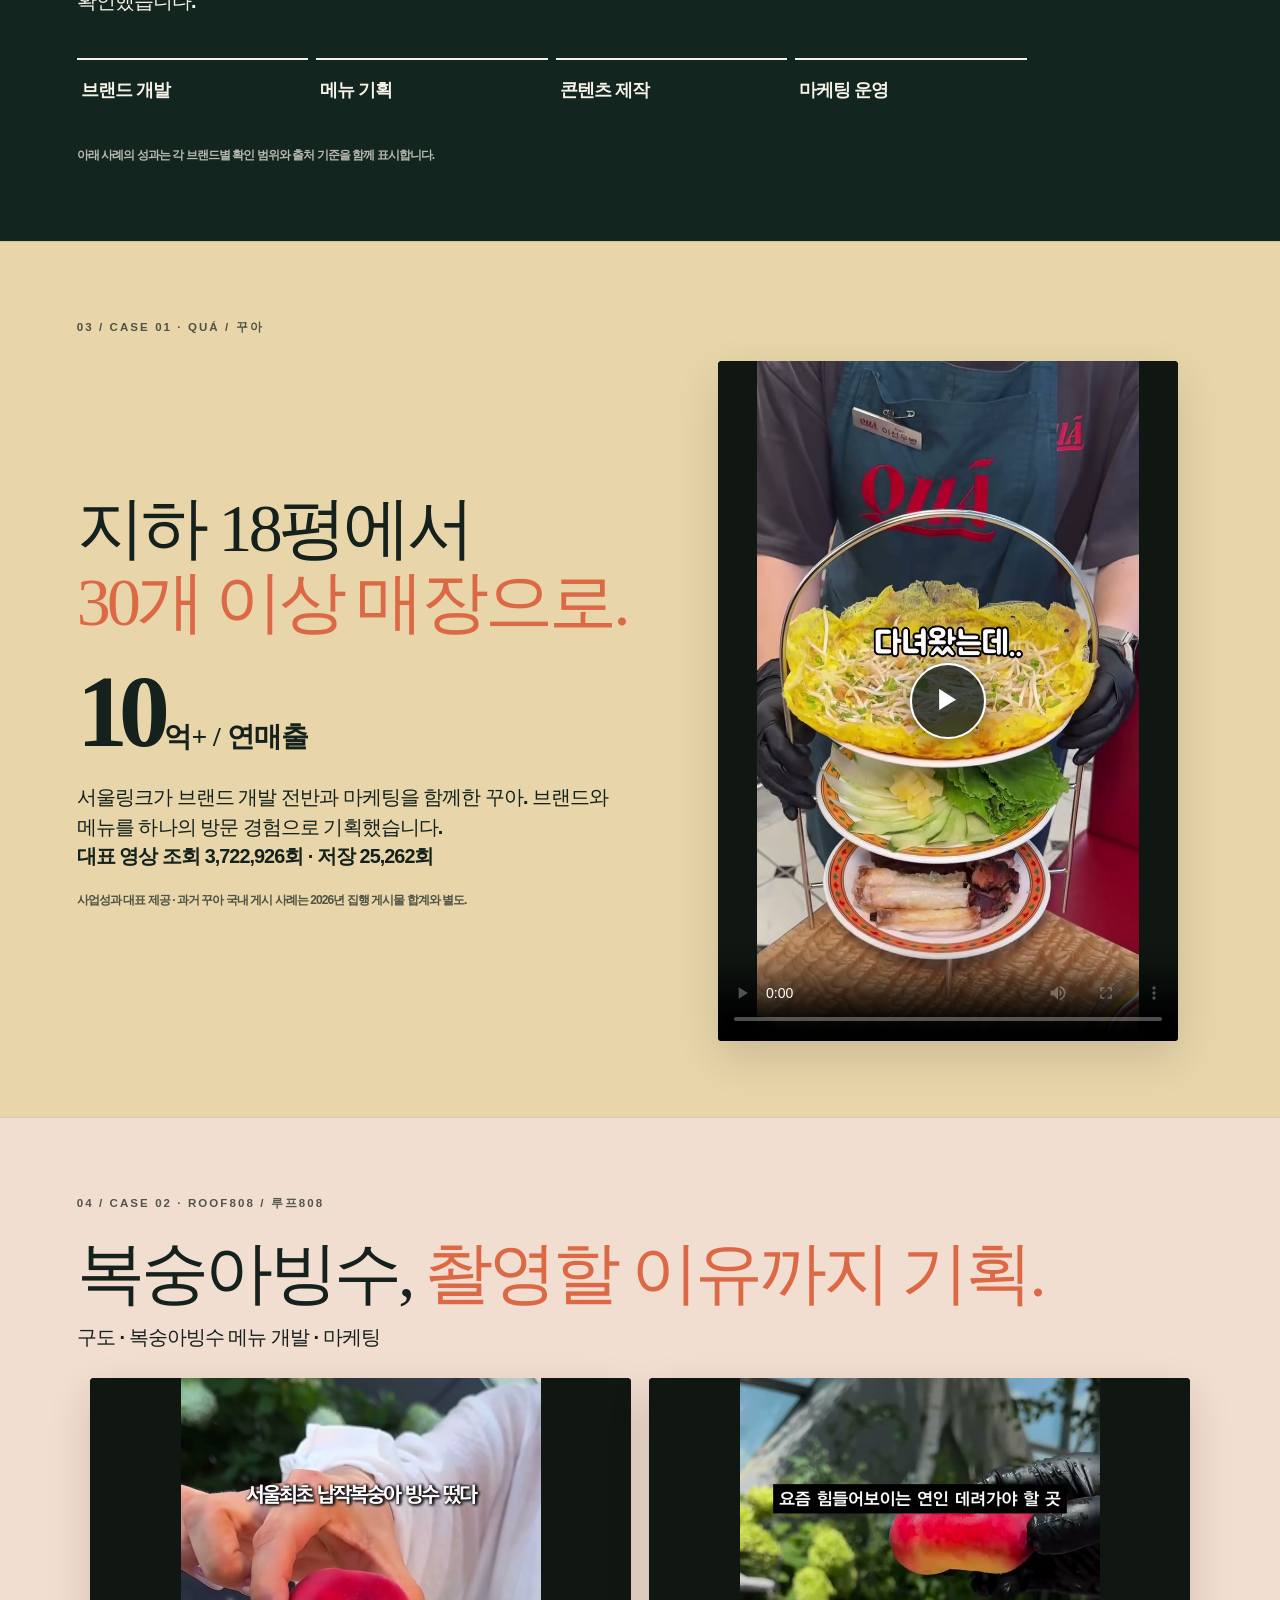
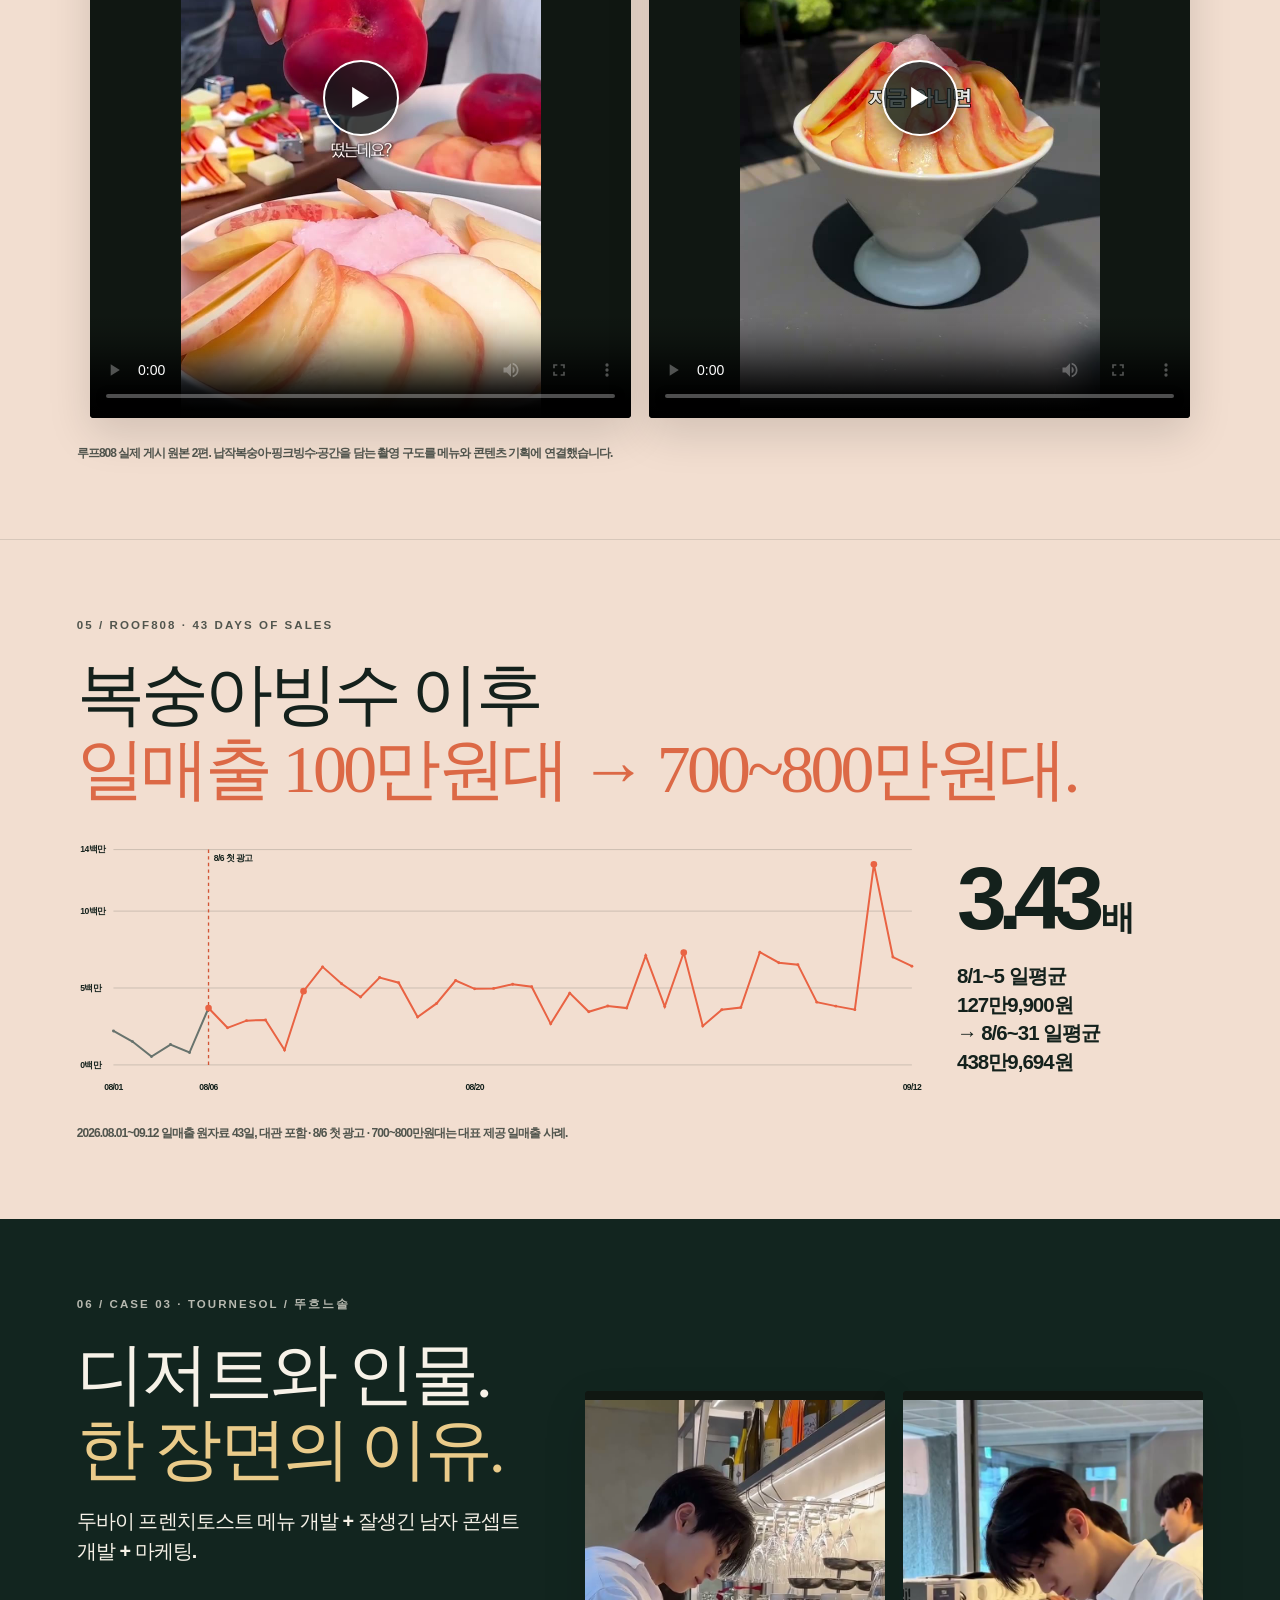
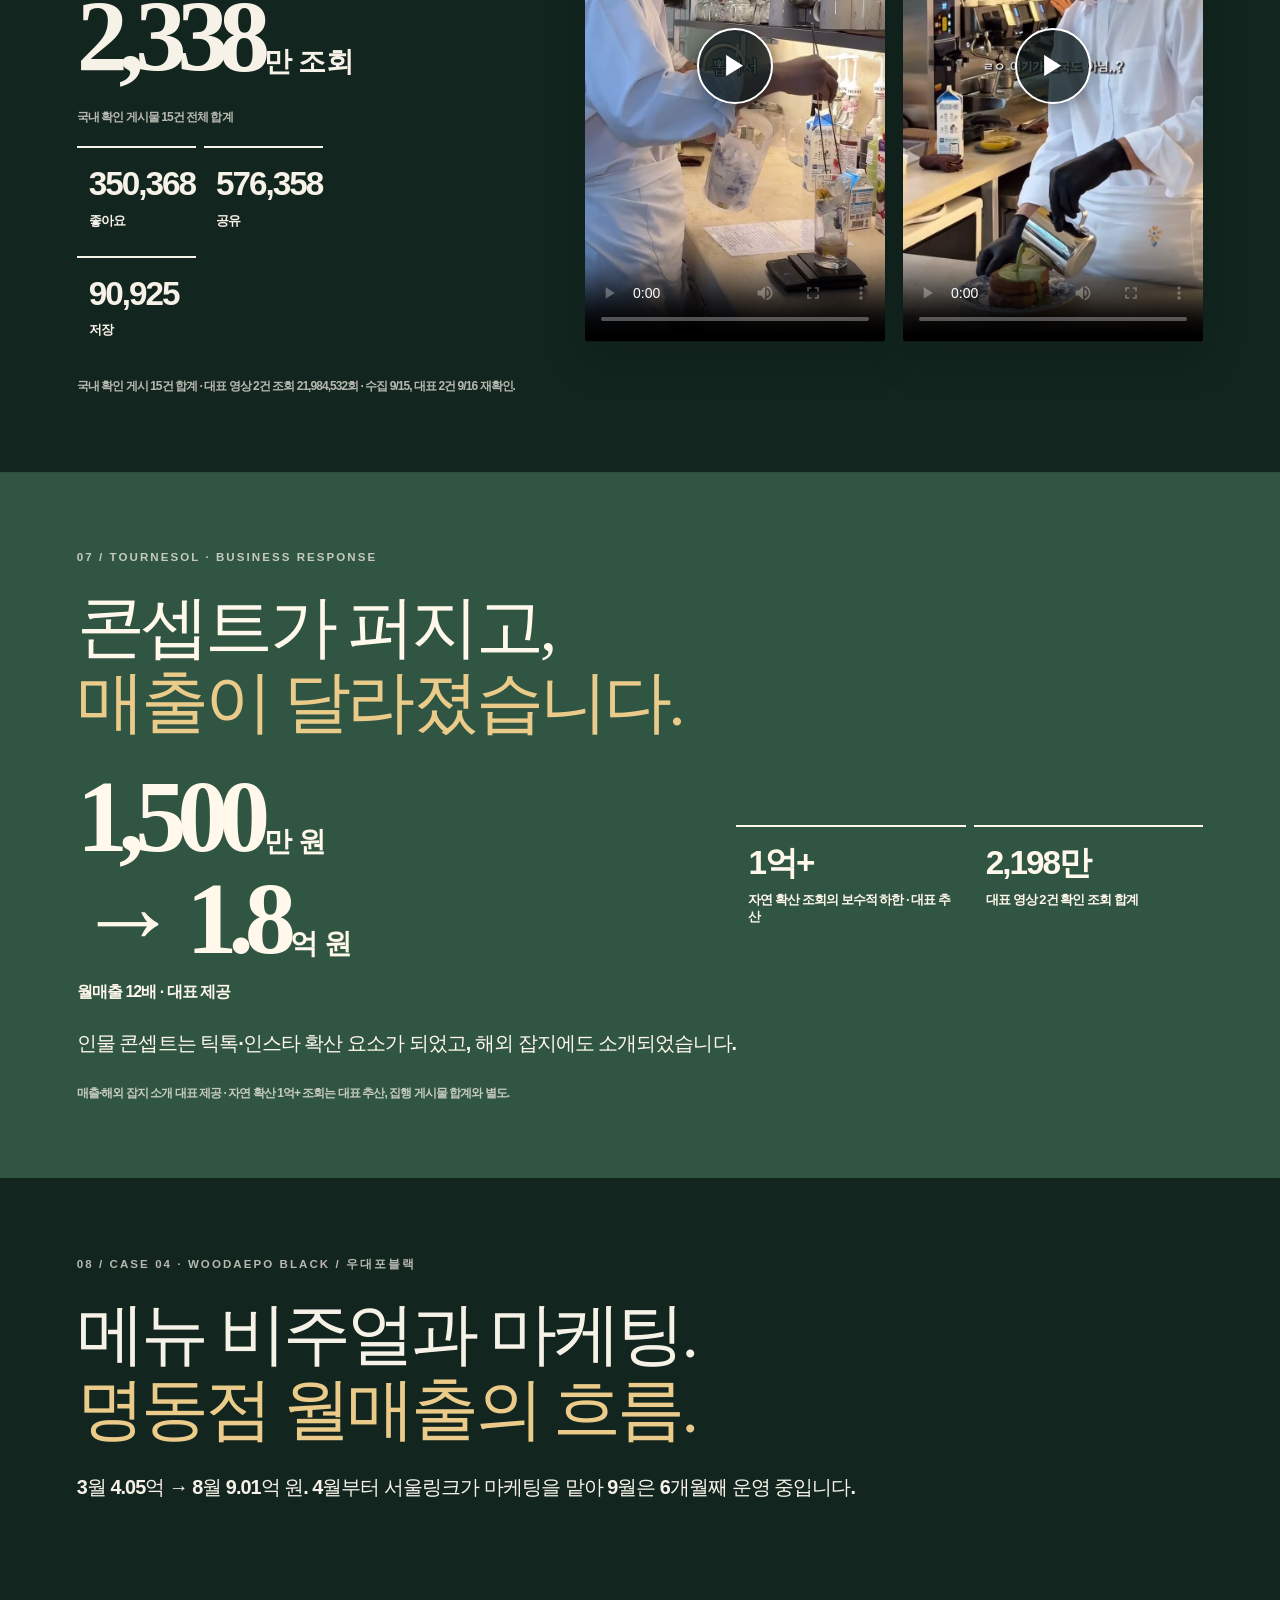
==== commit c9b66a37: "Integrate inbound brand proof and continuous bakery meeting brief" ====
--- a/index.html
+++ b/index.html
@@ -1,4 +1,4 @@
-<!doctype html><html lang="ko"><head><meta charset="utf-8"><meta name="viewport" content="width=device-width,initial-scale=1"><title>대왕 와그작 케이크 — 투자자 브리프</title><meta name="description" content="대왕 와그작 케이크 투자자 콘셉트 브리프"><link rel="icon" href="favicon.svg"><link rel="stylesheet" href="investor-brief.css"></head><body>
+<!doctype html><html lang="ko"><head><meta charset="utf-8"><meta name="viewport" content="width=device-width,initial-scale=1"><title>대왕 와그작 케이크 — 투자자 브리프</title><meta name="description" content="대왕 와그작 케이크 투자자 콘셉트 브리프"><link rel="icon" href="favicon.svg"><link rel="stylesheet" href="investor-brief.css"><link rel="stylesheet" href="meeting-vertical.css"></head><body>
 <header class="topbar"><a href="index.html">DESSERT LAB</a><span>INVESTOR BRIEF · CONCEPT 02</span></header><main>
 <section class="hero"><p class="tag">SIGNATURE BAKERY CAFÉ</p><h1>대왕<br><em>와그작 케이크</em></h1><p class="hero-line">과일을 닮은 큰 케이크.</p><p class="hero-line">함께 깨고, 풍성한 단면을 나눈다.</p><div class="hero-strip"><figure><img src="https://t1.daumcdn.net/news/202607/26/ned/20260726112140894qtnc.png" alt="파티세리 후르츠의 과일 조형 다섯 종이 한 줄로 놓인 실물 참고 사진"><figcaption>형태</figcaption></figure><figure><img src="https://cdn.imweb.me/thumbnail/20251105/2d147b39cf2cd.png" alt="스푼으로 깬 하트티라미수"><figcaption>깨는 순간</figcaption></figure><figure><img src="https://t1.daumcdn.net/news/202502/12/nongmin/20250212144545422klud.jpg" alt="딸기가 층마다 풍성한 성심당 딸기시루"><figcaption>풍성한 단면</figcaption></figure></div><p class="note">실물 참고 이미지 · 와그작케이크 개발 전 콘셉트</p></section>
 
@@ -19,7 +19,7 @@
 
 <section class="architecture"><p class="tag">THE BRAND SYSTEM</p><div><strong>대왕 와그작<br>케이크</strong><i>+</i><strong>제철 과일<br>구황작물</strong><i>+</i><strong>지금 주목받는<br>디저트 콘셉트</strong></div><p>가장 빠르게 · 가장 먹음직스럽게 · 가장 트렌디하게</p><p>시그니처는 고정. 소재와 표현은 가장 지금답게.</p></section>
 
-<section class="section marketing-reference sl-v2" id="seoullink-partner"><p class="label">05 · THE PARTNER</p><h2>기획을 매출로 연결하는 팀,<br><em>서울링크.</em></h2><p class="sl-v2-lead">브랜드·메뉴 기획부터 콘텐츠·마케팅·운영까지. 아래 14장을 넘겨 서울링크의 실제 성과와 대왕 와그작 케이크에 가져올 실행을 확인할 수 있습니다.</p><div class="sl-v2-frame"><iframe id="sl-v2-iframe" src="bakery-partnership.html?embedded=1&amp;v=3" title="서울링크 베이커리 협업 역량 발표자료 전체 14장" loading="eager" allow="autoplay; fullscreen"></iframe></div><p class="sl-v2-nav">자료 안의 ← → 버튼·방향키·스와이프로 전체 14장을 넘길 수 있습니다. <a href="bakery-partnership.html">전체화면에서 열기 ↗</a></p><div class="sl-v2-print" aria-label="서울링크 협업자료 전체 14장 인쇄본"><img src="print/bakery-slide-01.png" alt="서울링크 협업자료 1번 장" loading="lazy"><img src="print/bakery-slide-02.png" alt="서울링크 협업자료 2번 장" loading="lazy"><img src="print/bakery-slide-03.png" alt="서울링크 협업자료 3번 장" loading="lazy"><img src="print/bakery-slide-04.png" alt="서울링크 협업자료 4번 장" loading="lazy"><img src="print/bakery-slide-05.png" alt="서울링크 협업자료 5번 장" loading="lazy"><img src="print/bakery-slide-06.png" alt="서울링크 협업자료 6번 장" loading="lazy"><img src="print/bakery-slide-07.png" alt="서울링크 협업자료 7번 장" loading="lazy"><img src="print/bakery-slide-08.png" alt="서울링크 협업자료 8번 장" loading="lazy"><img src="print/bakery-slide-09.png" alt="서울링크 협업자료 9번 장" loading="lazy"><img src="print/bakery-slide-10.png" alt="서울링크 협업자료 10번 장" loading="lazy"><img src="print/bakery-slide-11.png" alt="서울링크 협업자료 11번 장" loading="lazy"><img src="print/bakery-slide-12.png" alt="서울링크 협업자료 12번 장" loading="lazy"><img src="print/bakery-slide-13.png" alt="서울링크 협업자료 13번 장" loading="lazy"><img src="print/bakery-slide-14.png" alt="서울링크 협업자료 14번 장" loading="lazy"></div></section><section class="closing"><p>ONE CAKE · ONE SOUND · ALWAYS NOW</p><h2>유행은 바뀌어도,<br><em>와그작하는 순간</em>은 남는다.</h2><p class="note">콘셉트 브리프 · 타 브랜드 사진은 방향을 설명하는 참고자료</p></section>
+<section class="section marketing-reference meeting-intro" id="seoullink-partner"><p class="label">05 · THE PARTNER</p><h2>기획을 매출로 연결하는 팀,<br><em>서울링크.</em></h2><p class="meeting-intro-lead">브랜드·메뉴 기획부터 콘텐츠·마케팅·운영까지. 아래에서 서울링크의 실제 성과와 대왕 와그작 케이크에 가져올 실행을 계속 스크롤해 확인할 수 있습니다.</p><p class="meeting-scroll-cue" aria-hidden="true">SCROLL TO EXPLORE <span>↓</span></p></section><div class="meeting-partnership" aria-label="서울링크 베이커리 협업 역량 14개 연속 섹션"><section class="deck-slide slide hero-slide" data-slide="1" aria-label="1번 장"><div class="slide-inner"><div class="hero-image"><img src="assets/posters/C-KKMhVS3jv-hero.jpg" alt="꾸아 실제 영상"><img src="assets/posters/DbrjYuQTTiV-1.jpg" alt="루프808 복숭아빙수"><img src="assets/posters/DUAa2qZiVtS-2.jpg" alt="뚜흐느솔 디저트"><img src="assets/posters/DXgaiJMDmow-3.jpg" alt="그릭베리 비주얼"></div><p class="kicker">01 / SEOUL LINK · BAKERY PARTNERSHIP</p><h1 class="headline serif">기획을 매출로<br><em>연결하는 팀.</em></h1><p class="lead">브랜드 기획 → 콘텐츠 기획 → 마케팅 → 운영. 서울링크의 실제 외식업 경험을 대왕 와그작 케이크에 연결합니다.</p><span class="visual-pill">서울링크와 함께하는 이유 · 투자자용</span></div></section><section class="deck-slide slide dark food-case-intro" data-slide="2" aria-label="2번 섹션"><div class="slide-inner"><p class="kicker">02 / FOOD & DESSERT EXPERIENCE</p><h2 class="headline serif">외식과 디저트에서<br><em>실제로 해본 일.</em></h2><p class="lead">꾸아 · 루프808 · 뚜흐느솔 · 우대포블랙 · 그릭베리. 브랜드와 메뉴를 기획하고, 찍을 장면을 만들고, 콘텐츠 반응과 매출을 함께 확인했습니다.</p><div class="food-case-list"><span>브랜드 개발</span><span>메뉴 기획</span><span>콘텐츠 제작</span><span>마케팅 운영</span></div><p class="note">아래 사례의 성과는 각 브랜드별 확인 범위와 출처 기준을 함께 표시합니다.</p></div></section><section class="deck-slide slide sun" data-slide="3" aria-label="3번 장"><div class="slide-inner"><p class="kicker">03 / CASE 01 · QUÁ / 꾸아</p><div class="two-col"><div class="text-stack"><h2 class="headline serif">지하 18평에서<br><em>30개 이상 매장으로.</em></h2><p class="proofnum serif">10<small>억+ / 연매출</small></p><p class="lead">서울링크가 브랜드 개발 전반과 마케팅을 함께한 꾸아. 브랜드와 메뉴를 하나의 방문 경험으로 기획했습니다.<br><strong>대표 영상 조회 3,722,926회 · 저장 25,262회</strong></p><p class="note">사업성과 대표 제공 · 과거 꾸아 국내 게시 사례는 2026년 집행 게시물 합계와 별도.</p></div><div class="media-window portrait"><video controls playsinline preload="none" poster="assets/posters/C-KKMhVS3jv-hero.jpg" aria-label="꾸아 실제 브랜드·반쎄오 게시영상"><source src="assets/media/C-KKMhVS3jv.mp4" type="video/mp4">영상 재생이 지원되지 않습니다.</video><img class="print-poster" src="assets/posters/C-KKMhVS3jv-hero.jpg" alt="꾸아 실제 브랜드·반쎄오 게시영상"></div></div></div></section><section class="deck-slide slide peach roof-menu" data-slide="4" aria-label="4번 장"><div class="slide-inner"><p class="kicker">04 / CASE 02 · ROOF808 / 루프808</p><div class="roof-menu-copy"><h2 class="headline serif">복숭아빙수, <em>촬영할 이유까지 기획.</em></h2><p class="lead">구도 · 복숭아빙수 메뉴 개발 · 마케팅</p></div><div class="roof-video-grid"><div class="media-window roof-video-main"><video controls playsinline preload="none" poster="assets/posters/DbrjYuQTTiV-1.jpg" aria-label="루프808 복숭아빙수 대표 실제 영상"><source src="assets/media/DbrjYuQTTiV.mp4" type="video/mp4">영상 재생이 지원되지 않습니다.</video><img class="print-poster" src="assets/posters/DbrjYuQTTiV-1.jpg" alt="루프808 복숭아빙수 대표 실제 영상"></div><div class="media-window roof-video-support"><video controls playsinline preload="none" poster="assets/posters/Db2q_org4iY-3.jpg" aria-label="루프808 복숭아빙수 공간 실제 영상"><source src="assets/media/Db2q_org4iY.mp4" type="video/mp4">영상 재생이 지원되지 않습니다.</video><img class="print-poster" src="assets/posters/Db2q_org4iY-3.jpg" alt="루프808 복숭아빙수 공간 실제 영상"></div></div><p class="note">루프808 실제 게시 원본 2편. 납작복숭아·핑크빙수·공간을 담는 촬영 구도를 메뉴와 콘텐츠 기획에 연결했습니다.</p></div></section><section class="deck-slide slide peach roof-sales" data-slide="5" aria-label="5번 장"><div class="slide-inner"><p class="kicker">05 / ROOF808 · 43 DAYS OF SALES</p><h2 class="headline serif">복숭아빙수 이후<br><em>일매출 100만원대 → 700~800만원대.</em></h2><div class="roof-sales-content"><div class="roof-chart-block"><svg class="chart-svg desktop-chart" viewBox="0 0 1280 400" role="img" aria-label="루프808 2026년 8월1일부터 9월12일까지 43일 일매출. 대관 포함. 8월6일 첫 광고 게시."><line class="grid" x1="55" y1="350.0" x2="1260" y2="350.0"/><text x="5" y="354.0">0백만</text><line class="grid" x1="55" y1="233.9" x2="1260" y2="233.9"/><text x="5" y="237.9">5백만</text><line class="grid" x1="55" y1="117.9" x2="1260" y2="117.9"/><text x="5" y="121.9">10백만</text><line class="grid" x1="55" y1="25.0" x2="1260" y2="25.0"/><text x="5" y="29.0">14백만</text><line class="line" x1="198.5" y1="25" x2="198.5" y2="350"/><text x="206.5" y="43">8/6 첫 광고</text><polyline class="before" points="55.0,298.8 83.7,314.8 112.4,337.3 141.1,319.3 169.8,331.3 198.5,264.1"/><polyline class="after" points="198.5,264.1 227.1,294.0 255.8,283.2 284.5,282.1 313.2,327.5 341.9,238.7 370.6,202.0 399.3,227.5 428.0,247.6 456.7,218.1 485.4,225.9 514.0,277.8 542.7,257.2 571.4,222.7 600.1,235.2 628.8,234.5 657.5,228.2 686.2,232.0 714.9,288.0 743.6,241.7 772.3,269.8 801.0,261.1 829.6,264.2 858.3,185.0 887.0,262.0 915.7,180.4 944.4,291.2 973.1,266.7 1001.8,263.3 1030.5,179.8 1059.2,195.7 1087.9,198.7 1116.5,255.3 1145.2,261.3 1173.9,266.6 1202.6,47.2 1231.3,187.2 1260.0,201.0"/><circle cx="55.0" cy="298.8" r="2.2" fill="#68736d"><title>2026-08-01: 2,205,500원</title></circle><circle cx="83.7" cy="314.8" r="2.2" fill="#68736d"><title>2026-08-02: 1,517,000원</title></circle><circle cx="112.4" cy="337.3" r="2.2" fill="#68736d"><title>2026-08-03: 549,000원</title></circle><circle cx="141.1" cy="319.3" r="2.2" fill="#68736d"><title>2026-08-04: 1,321,000원</title></circle><circle cx="169.8" cy="331.3" r="2.2" fill="#68736d"><title>2026-08-05: 807,000원</title></circle><circle cx="198.5" cy="264.1" r="5" fill="#e96343"><title>2026-08-06: 3,699,000원</title></circle><circle cx="227.1" cy="294.0" r="2.2" fill="#e96343"><title>2026-08-07: 2,412,000원</title></circle><circle cx="255.8" cy="283.2" r="2.2" fill="#e96343"><title>2026-08-08: 2,878,000원</title></circle><circle cx="284.5" cy="282.1" r="2.2" fill="#e96343"><title>2026-08-09: 2,923,500원</title></circle><circle cx="313.2" cy="327.5" r="2.2" fill="#e96343"><title>2026-08-10: 971,000원</title></circle><circle cx="341.9" cy="238.7" r="5" fill="#e96343"><title>2026-08-11: 4,794,000원</title></circle><circle cx="370.6" cy="202.0" r="2.2" fill="#e96343"><title>2026-08-12: 6,377,000원</title></circle><circle cx="399.3" cy="227.5" r="2.2" fill="#e96343"><title>2026-08-13: 5,279,000원</title></circle><circle cx="428.0" cy="247.6" r="2.2" fill="#e96343"><title>2026-08-14: 4,411,000원</title></circle><circle cx="456.7" cy="218.1" r="2.2" fill="#e96343"><title>2026-08-15: 5,680,350원</title></circle><circle cx="485.4" cy="225.9" r="2.2" fill="#e96343"><title>2026-08-16: 5,345,500원</title></circle><circle cx="514.0" cy="277.8" r="2.2" fill="#e96343"><title>2026-08-17: 3,110,000원</title></circle><circle cx="542.7" cy="257.2" r="2.2" fill="#e96343"><title>2026-08-18: 3,997,000원</title></circle><circle cx="571.4" cy="222.7" r="2.2" fill="#e96343"><title>2026-08-19: 5,484,000원</title></circle><circle cx="600.1" cy="235.2" r="2.2" fill="#e96343"><title>2026-08-20: 4,945,000원</title></circle><circle cx="628.8" cy="234.5" r="2.2" fill="#e96343"><title>2026-08-21: 4,974,000원</title></circle><circle cx="657.5" cy="228.2" r="2.2" fill="#e96343"><title>2026-08-22: 5,245,400원</title></circle><circle cx="686.2" cy="232.0" r="2.2" fill="#e96343"><title>2026-08-23: 5,083,500원</title></circle><circle cx="714.9" cy="288.0" r="2.2" fill="#e96343"><title>2026-08-24: 2,671,000원</title></circle><circle cx="743.6" cy="241.7" r="2.2" fill="#e96343"><title>2026-08-25: 4,665,000원</title></circle><circle cx="772.3" cy="269.8" r="2.2" fill="#e96343"><title>2026-08-26: 3,456,000원</title></circle><circle cx="801.0" cy="261.1" r="2.2" fill="#e96343"><title>2026-08-27: 3,829,000원</title></circle><circle cx="829.6" cy="264.2" r="2.2" fill="#e96343"><title>2026-08-28: 3,698,000원</title></circle><circle cx="858.3" cy="185.0" r="2.2" fill="#e96343"><title>2026-08-29: 7,108,800원</title></circle><circle cx="887.0" cy="262.0" r="2.2" fill="#e96343"><title>2026-08-30: 3,789,000원</title></circle><circle cx="915.7" cy="180.4" r="5" fill="#e96343"><title>2026-08-31: 7,306,000원</title></circle><circle cx="944.4" cy="291.2" r="2.2" fill="#e96343"><title>2026-09-01: 2,535,000원</title></circle><circle cx="973.1" cy="266.7" r="2.2" fill="#e96343"><title>2026-09-02: 3,586,600원</title></circle><circle cx="1001.8" cy="263.3" r="2.2" fill="#e96343"><title>2026-09-03: 3,734,000원</title></circle><circle cx="1030.5" cy="179.8" r="2.2" fill="#e96343"><title>2026-09-04: 7,332,000원</title></circle><circle cx="1059.2" cy="195.7" r="2.2" fill="#e96343"><title>2026-09-05: 6,645,300원</title></circle><circle cx="1087.9" cy="198.7" r="2.2" fill="#e96343"><title>2026-09-06: 6,518,000원</title></circle><circle cx="1116.5" cy="255.3" r="2.2" fill="#e96343"><title>2026-09-07: 4,078,000원</title></circle><circle cx="1145.2" cy="261.3" r="2.2" fill="#e96343"><title>2026-09-08: 3,820,000원</title></circle><circle cx="1173.9" cy="266.6" r="2.2" fill="#e96343"><title>2026-09-09: 3,591,000원</title></circle><circle cx="1202.6" cy="47.2" r="5" fill="#e96343"><title>2026-09-10: 13,043,000원</title></circle><circle cx="1231.3" cy="187.2" r="2.2" fill="#e96343"><title>2026-09-11: 7,014,000원</title></circle><circle cx="1260.0" cy="201.0" r="2.2" fill="#e96343"><title>2026-09-12: 6,417,600원</title></circle><text x="55.0" y="388" text-anchor="middle">08/01</text><text x="198.5" y="388" text-anchor="middle">08/06</text><text x="600.1" y="388" text-anchor="middle">08/20</text><text x="1260.0" y="388" text-anchor="middle">09/12</text></svg><svg class="chart-svg mobile-chart" viewBox="0 0 360 260" role="img" aria-label="루프808 2026년 8월1일부터 9월12일까지 43일 일매출. 대관 포함. 8월6일 첫 광고 게시."><text x="5" y="12">단위: 백만원</text><line class="grid" x1="30" y1="226.0" x2="353" y2="226.0"/><text x="5" y="230.0">0</text><line class="grid" x1="30" y1="153.1" x2="353" y2="153.1"/><text x="5" y="157.1">5</text><line class="grid" x1="30" y1="80.3" x2="353" y2="80.3"/><text x="5" y="84.3">10</text><line class="grid" x1="30" y1="22.0" x2="353" y2="22.0"/><text x="5" y="26.0">14</text><line class="line" x1="68.5" y1="22" x2="68.5" y2="226"/><text x="76.5" y="40">8/6 첫 광고</text><polyline class="before" points="30.0,193.9 37.7,203.9 45.4,218.0 53.1,206.8 60.8,214.2 68.5,172.1"/><polyline class="after" points="68.5,172.1 76.1,190.9 83.8,184.1 91.5,183.4 99.2,211.9 106.9,156.1 114.6,133.1 122.3,149.1 130.0,161.7 137.7,143.2 145.4,148.1 153.0,180.7 160.7,167.8 168.4,146.1 176.1,153.9 183.8,153.5 191.5,149.6 199.2,151.9 206.9,187.1 214.6,158.0 222.3,175.6 230.0,170.2 237.6,172.1 245.3,122.4 253.0,170.8 260.7,119.5 268.4,189.1 276.1,173.7 283.8,171.6 291.5,119.2 299.2,129.2 306.9,131.0 314.5,166.6 322.2,170.3 329.9,173.7 337.6,35.9 345.3,123.8 353.0,132.5"/><circle cx="30.0" cy="193.9" r="2.2" fill="#68736d"><title>2026-08-01: 2,205,500원</title></circle><circle cx="37.7" cy="203.9" r="2.2" fill="#68736d"><title>2026-08-02: 1,517,000원</title></circle><circle cx="45.4" cy="218.0" r="2.2" fill="#68736d"><title>2026-08-03: 549,000원</title></circle><circle cx="53.1" cy="206.8" r="2.2" fill="#68736d"><title>2026-08-04: 1,321,000원</title></circle><circle cx="60.8" cy="214.2" r="2.2" fill="#68736d"><title>2026-08-05: 807,000원</title></circle><circle cx="68.5" cy="172.1" r="5" fill="#e96343"><title>2026-08-06: 3,699,000원</title></circle><circle cx="76.1" cy="190.9" r="2.2" fill="#e96343"><title>2026-08-07: 2,412,000원</title></circle><circle cx="83.8" cy="184.1" r="2.2" fill="#e96343"><title>2026-08-08: 2,878,000원</title></circle><circle cx="91.5" cy="183.4" r="2.2" fill="#e96343"><title>2026-08-09: 2,923,500원</title></circle><circle cx="99.2" cy="211.9" r="2.2" fill="#e96343"><title>2026-08-10: 971,000원</title></circle><circle cx="106.9" cy="156.1" r="5" fill="#e96343"><title>2026-08-11: 4,794,000원</title></circle><circle cx="114.6" cy="133.1" r="2.2" fill="#e96343"><title>2026-08-12: 6,377,000원</title></circle><circle cx="122.3" cy="149.1" r="2.2" fill="#e96343"><title>2026-08-13: 5,279,000원</title></circle><circle cx="130.0" cy="161.7" r="2.2" fill="#e96343"><title>2026-08-14: 4,411,000원</title></circle><circle cx="137.7" cy="143.2" r="2.2" fill="#e96343"><title>2026-08-15: 5,680,350원</title></circle><circle cx="145.4" cy="148.1" r="2.2" fill="#e96343"><title>2026-08-16: 5,345,500원</title></circle><circle cx="153.0" cy="180.7" r="2.2" fill="#e96343"><title>2026-08-17: 3,110,000원</title></circle><circle cx="160.7" cy="167.8" r="2.2" fill="#e96343"><title>2026-08-18: 3,997,000원</title></circle><circle cx="168.4" cy="146.1" r="2.2" fill="#e96343"><title>2026-08-19: 5,484,000원</title></circle><circle cx="176.1" cy="153.9" r="2.2" fill="#e96343"><title>2026-08-20: 4,945,000원</title></circle><circle cx="183.8" cy="153.5" r="2.2" fill="#e96343"><title>2026-08-21: 4,974,000원</title></circle><circle cx="191.5" cy="149.6" r="2.2" fill="#e96343"><title>2026-08-22: 5,245,400원</title></circle><circle cx="199.2" cy="151.9" r="2.2" fill="#e96343"><title>2026-08-23: 5,083,500원</title></circle><circle cx="206.9" cy="187.1" r="2.2" fill="#e96343"><title>2026-08-24: 2,671,000원</title></circle><circle cx="214.6" cy="158.0" r="2.2" fill="#e96343"><title>2026-08-25: 4,665,000원</title></circle><circle cx="222.3" cy="175.6" r="2.2" fill="#e96343"><title>2026-08-26: 3,456,000원</title></circle><circle cx="230.0" cy="170.2" r="2.2" fill="#e96343"><title>2026-08-27: 3,829,000원</title></circle><circle cx="237.6" cy="172.1" r="2.2" fill="#e96343"><title>2026-08-28: 3,698,000원</title></circle><circle cx="245.3" cy="122.4" r="2.2" fill="#e96343"><title>2026-08-29: 7,108,800원</title></circle><circle cx="253.0" cy="170.8" r="2.2" fill="#e96343"><title>2026-08-30: 3,789,000원</title></circle><circle cx="260.7" cy="119.5" r="5" fill="#e96343"><title>2026-08-31: 7,306,000원</title></circle><circle cx="268.4" cy="189.1" r="2.2" fill="#e96343"><title>2026-09-01: 2,535,000원</title></circle><circle cx="276.1" cy="173.7" r="2.2" fill="#e96343"><title>2026-09-02: 3,586,600원</title></circle><circle cx="283.8" cy="171.6" r="2.2" fill="#e96343"><title>2026-09-03: 3,734,000원</title></circle><circle cx="291.5" cy="119.2" r="2.2" fill="#e96343"><title>2026-09-04: 7,332,000원</title></circle><circle cx="299.2" cy="129.2" r="2.2" fill="#e96343"><title>2026-09-05: 6,645,300원</title></circle><circle cx="306.9" cy="131.0" r="2.2" fill="#e96343"><title>2026-09-06: 6,518,000원</title></circle><circle cx="314.5" cy="166.6" r="2.2" fill="#e96343"><title>2026-09-07: 4,078,000원</title></circle><circle cx="322.2" cy="170.3" r="2.2" fill="#e96343"><title>2026-09-08: 3,820,000원</title></circle><circle cx="329.9" cy="173.7" r="2.2" fill="#e96343"><title>2026-09-09: 3,591,000원</title></circle><circle cx="337.6" cy="35.9" r="5" fill="#e96343"><title>2026-09-10: 13,043,000원</title></circle><circle cx="345.3" cy="123.8" r="2.2" fill="#e96343"><title>2026-09-11: 7,014,000원</title></circle><circle cx="353.0" cy="132.5" r="2.2" fill="#e96343"><title>2026-09-12: 6,417,600원</title></circle><text x="30.0" y="248" text-anchor="start">08/01</text><text x="68.5" y="248" text-anchor="middle">08/06</text><text x="176.1" y="248" text-anchor="middle">08/20</text><text x="353.0" y="248" text-anchor="end">09/12</text></svg></div><div class="roof-sales-proof"><strong>3.43<small>배</small></strong><span>8/1~5 일평균<br>127만9,900원<br>→ 8/6~31 일평균<br>438만9,694원</span></div></div><p class="note">2026.08.01~09.12 일매출 원자료 43일, 대관 포함 · 8/6 첫 광고 · 700~800만원대는 대표 제공 일매출 사례.</p></div></section><section class="deck-slide slide dark" data-slide="6" aria-label="6번 장"><div class="slide-inner"><p class="kicker">06 / CASE 03 · TOURNESOL / 뚜흐느솔</p><div class="two-col wide-media"><div class="text-stack"><h2 class="headline serif">디저트와 인물.<br><em>한 장면의 이유.</em></h2><p class="lead">두바이 프렌치토스트 메뉴 개발 + 잘생긴 남자 콘셉트 개발 + 마케팅.</p><p class="proofnum serif">2,338<small>만 조회</small></p><p class="note">국내 확인 게시물 15건 전체 합계</p><div class="metric-big"><div class="support"><div><b>350,368</b><span>좋아요</span></div><div><b>576,358</b><span>공유</span></div><div><b>90,925</b><span>저장</span></div></div></div><p class="note">국내 확인 게시 15건 합계 · 대표 영상 2건 조회 21,984,532회 · 수집 9/15, 대표 2건 9/16 재확인.</p></div><div class="media-row"><div class="media-window"><video controls playsinline preload="none" poster="assets/posters/DUAa2qZiVtS-2.jpg" aria-label="뚜흐느솔 먹자먹자 토스트·인물 영상"><source src="assets/media/DUAa2qZiVtS.mp4" type="video/mp4">영상 재생이 지원되지 않습니다.</video><img class="print-poster" src="assets/posters/DUAa2qZiVtS-2.jpg" alt="뚜흐느솔 먹자먹자 토스트·인물 영상"></div><div class="media-window"><video controls playsinline preload="none" poster="assets/posters/DUKP1nvkXOY-2.jpg" aria-label="뚜흐느솔 뚜레이블 인물·토스트 영상"><source src="assets/media/DUKP1nvkXOY.mp4" type="video/mp4">영상 재생이 지원되지 않습니다.</video><img class="print-poster" src="assets/posters/DUKP1nvkXOY-2.jpg" alt="뚜흐느솔 뚜레이블 인물·토스트 영상"></div></div></div></div></section><section class="deck-slide slide green" data-slide="7" aria-label="7번 장"><div class="slide-inner"><p class="kicker">07 / TOURNESOL · BUSINESS RESPONSE</p><h2 class="headline serif">콘셉트가 퍼지고,<br><em>매출이 달라졌습니다.</em></h2><div class="metric-big"><div><p class="proofnum serif">1,500<small>만 원</small><br>→ 1.8<small>억 원</small></p><p class="prooflabel">월매출 12배 · 대표 제공</p></div><div class="support"><div><b>1억+</b><span>자연 확산 조회의 보수적 하한 · 대표 추산</span></div><div><b>2,198만</b><span>대표 영상 2건 확인 조회 합계</span></div></div></div><p class="lead">인물 콘셉트는 틱톡·인스타 확산 요소가 되었고, 해외 잡지에도 소개되었습니다.</p><p class="note">매출·해외 잡지 소개 대표 제공 · 자연 확산 1억+ 조회는 대표 추산, 집행 게시물 합계와 별도.</p></div></section><section class="deck-slide slide dark" data-slide="8" aria-label="8번 장"><div class="slide-inner"><p class="kicker">08 / CASE 04 · WOODAEPO BLACK / 우대포블랙</p><h2 class="headline serif">메뉴 비주얼과 마케팅.<br><em>명동점 월매출의 흐름.</em></h2><p class="lead">3월 4.05억 → 8월 9.01억 원. 4월부터 서울링크가 마케팅을 맡아 9월은 6개월째 운영 중입니다.</p><div class="sales-bars" role="img" aria-label="우대포블랙 명동점 월매출 3월4.05억,4월5.56억,5월5.68억,6월6.07억,7월7.96억,8월9.01억"><div class="bar-col" style="--percent:35.1%"><b>4.05억</b><div class="bar"></div><span>3월</span></div><div class="bar-col" style="--percent:48.1%"><b>5.56억</b><div class="bar"></div><span>4월</span></div><div class="bar-col" style="--percent:49.2%"><b>5.68억</b><div class="bar"></div><span>5월</span></div><div class="bar-col" style="--percent:52.5%"><b>6.07억</b><div class="bar"></div><span>6월</span></div><div class="bar-col" style="--percent:68.9%"><b>7.96억</b><div class="bar"></div><span>7월</span></div><div class="bar-col" style="--percent:78.0%"><b>9.01억</b><div class="bar"></div><span>8월</span></div></div><p class="note">우대포블랙 명동점 월매출 2026.03~08 · 9월 미마감 제외.</p></div></section><section class="deck-slide slide peach uda-total" data-slide="9" aria-label="9번 장"><div class="slide-inner"><p class="kicker">09 / WOODAEPO BLACK · BRAND RESPONSE</p><h2 class="headline serif">우대포블랙 브랜드,<br><em>국가를 넘어 반응.</em></h2><div class="metrics"><div class="focus"><b>35,497,508</b><span>조회</span></div><div class=""><b>1,072,592</b><span>좋아요</span></div><div class=""><b>444,806</b><span>공유</span></div><div class=""><b>188,007</b><span>저장</span></div></div><p class="note">우대포블랙 브랜드 전체 확인 게시 75건 지표 합계 · 2026.09 수집. 명동점 매출은 별도 지점 자료.</p></div></section><section class="deck-slide slide split country-stage" data-slide="10" aria-label="10번 장"><div class="slide-inner"><p class="kicker">10 / WOODAEPO · COUNTRY VIDEOS 01 / 02</p><h2 class="headline serif">우대포블랙, <em>한국 · 대만 · 일본.</em></h2><div class="country-grid"><article class="country-card"><div class="media-window country-video"><video controls playsinline preload="none" poster="assets/posters/DW6Pn2dj74F-2.jpg" aria-label="우대포블랙 한국 실제 게시 영상"><source src="assets/media/DW6Pn2dj74F.mp4" type="video/mp4">영상 재생이 지원되지 않습니다.</video><img class="print-poster" src="assets/posters/DW6Pn2dj74F-2.jpg" alt="우대포블랙 한국 실제 게시 영상"></div><div class="country-copy"><div><strong>한국</strong><span>지점 미표기</span></div><p>조회 6,961,929<br>공유 82,165 · 저장 8,421</p></div></article><article class="country-card"><div class="media-window country-video"><video controls playsinline preload="none" poster="assets/posters/DaXrb2AvT1e-3.jpg" aria-label="우대포블랙 대만 실제 게시 영상"><source src="assets/media/DaXrb2AvT1e.mp4" type="video/mp4">영상 재생이 지원되지 않습니다.</video><img class="print-poster" src="assets/posters/DaXrb2AvT1e-3.jpg" alt="우대포블랙 대만 실제 게시 영상"></div><div class="country-copy"><div><strong>대만</strong><span>명동점</span></div><p>조회 1,745,423<br>공유 10,140 · 저장 527</p></div></article><article class="country-card"><div class="media-window country-video"><video controls playsinline preload="none" poster="assets/posters/DZztaBFpnBS-3.jpg" aria-label="우대포블랙 일본 실제 게시 영상"><source src="assets/media/DZztaBFpnBS.mp4" type="video/mp4">영상 재생이 지원되지 않습니다.</video><img class="print-poster" src="assets/posters/DZztaBFpnBS-3.jpg" alt="우대포블랙 일본 실제 게시 영상"></div><div class="country-copy"><div><strong>일본</strong><span>명동점</span></div><p>조회 163,388<br>공유 274 · 저장 2,628</p></div></article></div><p class="note">국가별 실제 게시 원본 · 국가별 지점 정보는 영상·원장에 확인된 범위만 표시.</p></div></section><section class="deck-slide slide split country-stage" data-slide="11" aria-label="11번 장"><div class="slide-inner"><p class="kicker">11 / WOODAEPO · COUNTRY VIDEOS 02 / 02</p><h2 class="headline serif">우대포블랙, <em>중국 · 홍콩 · 미국.</em></h2><div class="country-grid"><article class="country-card"><div class="media-window country-video"><video controls playsinline preload="none" poster="assets/posters/6a158c670000000035030a01-2.jpg" aria-label="우대포블랙 중국 실제 게시 영상"><source src="assets/media/6a158c670000000035030a01.mp4" type="video/mp4">영상 재생이 지원되지 않습니다.</video><img class="print-poster" src="assets/posters/6a158c670000000035030a01-2.jpg" alt="우대포블랙 중국 실제 게시 영상"></div><div class="country-copy"><div><strong>중국</strong><span>지점 미표기</span></div><p>좋아요 3,514<br>공유 489 · 저장 2,428</p></div></article><article class="country-card"><div class="media-window country-video"><video controls playsinline preload="none" poster="assets/posters/DaXatZzzHuI-3.jpg" aria-label="우대포블랙 홍콩 실제 게시 영상"><source src="assets/media/DaXatZzzHuI-h264.mp4" type="video/mp4">영상 재생이 지원되지 않습니다.</video><img class="print-poster" src="assets/posters/DaXatZzzHuI-3.jpg" alt="우대포블랙 홍콩 실제 게시 영상"></div><div class="country-copy"><div><strong>홍콩</strong><span>명동점</span></div><p>조회 1,867,115<br>공유 3,999 · 저장 3,645</p></div></article><article class="country-card"><div class="media-window country-video"><video controls playsinline preload="none" poster="assets/posters/DZWFfOZT-zm-3.jpg" aria-label="우대포블랙 미국 실제 게시 영상"><source src="assets/media/DZWFfOZT-zm.mp4" type="video/mp4">영상 재생이 지원되지 않습니다.</video><img class="print-poster" src="assets/posters/DZWFfOZT-zm-3.jpg" alt="우대포블랙 미국 실제 게시 영상"></div><div class="country-copy"><div><strong>미국</strong><span>명동점 · 영상 자막</span></div><p>조회 335,922<br>공유 8,068 · 저장 8,512</p></div></article></div><p class="note">국가별 실제 게시 원본 · 국가별 지점 정보는 영상·원장에 확인된 범위만 표시.</p></div></section><section class="deck-slide slide split" data-slide="12" aria-label="12번 장"><div class="slide-inner"><p class="kicker">12 / CASE 05 · GREEKBERRY / 그릭베리</p><div class="two-col"><div class="text-stack"><h2 class="headline serif">색·층·서빙이<br><em>메뉴를 설명합니다.</em></h2><p class="lead">서울링크가 메뉴 비주얼 기획과 마케팅을 맡았습니다.</p><p class="proofnum serif">2,405,585<small> 조회</small></p><div class="metric-big"><div class="support"><div><b>17,139</b><span>좋아요</span></div><div><b>27,006</b><span>공유</span></div><div><b>6,076</b><span>저장</span></div></div></div><p class="note">그릭베리 브랜드 전체 확인 게시 30건 지표 합계 · 2026.09 수집.</p></div><div class="media-window portrait"><video controls playsinline preload="none" poster="assets/posters/DXgaiJMDmow-3.jpg" aria-label="그릭베리 컬러 메뉴 실제 영상"><source src="assets/media/DXgaiJMDmow-h264.mp4" type="video/mp4">영상 재생이 지원되지 않습니다.</video><img class="print-poster" src="assets/posters/DXgaiJMDmow-3.jpg" alt="그릭베리 컬러 메뉴 실제 영상"></div></div></div></section><section class="deck-slide slide green" data-slide="13" aria-label="13번 장"><div class="slide-inner"><p class="kicker">13 / FOR THE WAGJAK CAKE</p><h2 class="headline serif">대왕 와그작 케이크에<br>가져올 실행.</h2><div class="proof-flow"><div><b>01 / BRAND</b><strong>브랜드와<br>시그니처 기획</strong><p>찾아올 이유가 되는 콘셉트</p></div><div><b>02 / SCENE</b><strong>깨짐과 단면의<br>촬영 구도</strong><p>형태→소리→과일 단면</p></div><div><b>03 / LAUNCH</b><strong>출시 콘텐츠<br>집행</strong><p>제품이 확정된 뒤 고객에게 알리기</p></div><div><b>04 / OPERATE</b><strong>반응·매출을<br>보며 운영</strong><p>제철 변형과 후속 콘텐츠 기획</p></div></div><p class="lead">시그니처 경험은 고정하고, 제철 과일과 표현은 지금답게 바꿉니다.</p><p class="note">와그작 케이크는 개발 전 콘셉트입니다. 위 역할은 서울링크의 실제 타 브랜드 경험을 바탕으로 제안하는 협업 범위입니다.</p></div></section><section class="deck-slide slide hero-slide" data-slide="14" aria-label="14번 장"><div class="slide-inner"><div class="hero-image"><img src="evidence/brief/wagjak-ai-concept-equation-v1.png" alt="와그작 AI 콘셉트 시각화"><img src="assets/posters/DbrjYuQTTiV-1.jpg" alt="루프808 실제 사례"><img src="assets/posters/C-KKMhVS3jv-hero.jpg" alt="꾸아 실제 사례"><img src="assets/posters/DXgaiJMDmow-3.jpg" alt="그릭베리 실제 사례"></div><p class="kicker">14 / BAKERY WITH SEOUL LINK</p><h2 class="headline serif">기획·확산·매출 경험을 가진 팀과<br><em>함께 만드는 베이커리.</em></h2><p class="lead">꾸아의 브랜드 개발, 루프808의 메뉴 기획, 뚜흐느솔의 콘셉트, 그릭베리의 비주얼. 서울링크가 쌓은 경험을 와그작의 출시와 운영에 연결합니다.</p><span class="visual-pill">SEOUL LINK · 브랜드 / 메뉴 / 마케팅 / 운영</span><p class="note">와그작 케이크는 개발 전 콘셉트입니다.</p></div></section></div><section class="closing"><p>ONE CAKE · ONE SOUND · ALWAYS NOW</p><h2>유행은 바뀌어도,<br><em>와그작하는 순간</em>은 남는다.</h2><p class="note">콘셉트 브리프 · 타 브랜드 사진은 방향을 설명하는 참고자료</p></section>
 
 <footer><details><summary>출처와 표현 기준</summary><ol><li><a href="https://cedric-grolet.com/meurice/en/edito/our-maison">Cédric Grolet 공식 Maison</a> 및 <a href="https://cedric-grolet.com/monte-carlo/produit/citron-jaune25/">공식 Citron Jaune</a>. 2012년부터 Le Meurice 수석 파티시에로 활동한 흐름을 확인했습니다.</li><li><a href="https://v.daum.net/v/20260726112140018">헤럴드경제 파티세리 후르츠 인터뷰</a>. 직접 전파·카피 관계는 주장하지 않습니다.</li><li><a href="https://v.daum.net/v/20250212144540543?s=print_news">농민신문 딸기시루·스트로베리32</a>, <a href="https://view.asiae.co.kr/article/2024072014395605484">아시아경제 망고시루</a>, <a href="https://hozy.tistory.com/661">스트로베리32 방문자 단면 사진, 2023-01-06</a>.</li><li><a href="https://www.catchtable.net/shop/nemone_cafe/menus">네모네 캐치테이블</a> 및 성수점 방문자 사진.</li><li><a href="https://harttiramisu.kr/brand">하트티라미수 공식 브랜드</a>.</li></ol><p>와그작케이크의 실제 제품 사진은 아직 없습니다. 제품 크기·맛·공정·인테리어는 개발 전 제안입니다.</p></details><span>UPDATED 16 SEP 2026 · DESSERT LAB</span></footer>
-</main></body></html>
+</main><script src="meeting-video.js" defer></script></body></html>
--- a/meeting-vertical.css
+++ b/meeting-vertical.css
@@ -0,0 +1,140 @@
+/* Scoped presentation language for the continuous in-person bakery brief. */
+.meeting-intro{background:#e8dcc9;padding-bottom:68px}
+.meeting-intro-lead{max-width:950px;font-size:clamp(19px,2vw,28px);line-height:1.5;font-weight:600;margin:24px 0}
+.meeting-scroll-cue{font-size:11px;letter-spacing:.18em;font-weight:800;margin:45px 0 0}
+.meeting-scroll-cue span{font-size:24px;vertical-align:middle;margin-left:12px}
+.meeting-partnership{--mp-ink:#14211c;--mp-paper:#f4f0e7;--mp-orange:#dc6946;--mp-gold:#eacb8a;box-sizing:border-box;color:var(--mp-ink);background:var(--mp-paper);font-family:Inter,Pretendard,"Apple SD Gothic Neo",Arial,sans-serif}
+.meeting-partnership *{box-sizing:border-box}
+.meeting-partnership .deck-slide{position:relative;display:block;width:100%;height:auto;min-height:0;overflow:visible;border-top:1px solid rgba(20,33,28,.12);background:#f5f1e8;color:var(--mp-ink);padding:0;margin:0}
+.meeting-partnership .deck-slide.dark{background:#12251f;color:#f7f2e8}
+.meeting-partnership .deck-slide.green{background:#315543;color:#fff8eb}
+.meeting-partnership .deck-slide.peach{background:#f2ded0}
+.meeting-partnership .deck-slide.sun{background:#e8d6aa}
+.meeting-partnership .deck-slide.split{background:#eae5db}
+.meeting-partnership .slide-inner{position:relative;display:flex;flex-direction:column;justify-content:center;gap:clamp(16px,2vw,28px);width:min(100%,1580px);min-height:0;height:auto;margin:0 auto;padding:clamp(54px,6vw,100px) clamp(24px,6vw,92px)}
+.meeting-partnership .kicker{font-size:clamp(11px,.9vw,14px);font-weight:800;letter-spacing:.18em;margin:0;opacity:.72}
+.meeting-partnership .headline{font-family:Georgia,"Noto Serif KR",serif;font-weight:400;letter-spacing:-.055em;line-height:1.1;font-size:clamp(44px,5.3vw,88px);max-width:1280px;margin:0}
+.meeting-partnership .headline em{font-style:normal;color:var(--mp-orange)}
+.meeting-partnership .dark .headline em,.meeting-partnership .green .headline em{color:var(--mp-gold)}
+.meeting-partnership .lead{font-size:clamp(18px,1.55vw,26px);font-weight:580;line-height:1.48;max-width:1050px;margin:0}
+.meeting-partnership .note{font-size:clamp(12px,.9vw,15px);line-height:1.5;opacity:.72;margin:0;max-width:1150px}
+.meeting-partnership .serif{font-family:Georgia,"Noto Serif KR",serif}
+.meeting-partnership .proofnum{font-size:clamp(68px,8vw,132px);font-weight:600;line-height:1;letter-spacing:-.09em;margin:0;font-variant-numeric:tabular-nums}
+.meeting-partnership .proofnum small{font-size:.27em;letter-spacing:-.02em;margin-left:.12em;white-space:nowrap}
+.meeting-partnership .prooflabel{font-size:16px;font-weight:700;margin:10px 0 0}
+.meeting-partnership .text-stack{display:flex;flex-direction:column;gap:20px;min-width:0}
+.meeting-partnership .two-col{display:grid;grid-template-columns:minmax(0,1.05fr) minmax(0,.95fr);gap:clamp(22px,4vw,64px);align-items:center}
+.meeting-partnership .two-col.wide-media{grid-template-columns:minmax(0,.85fr) minmax(0,1.15fr)}
+.meeting-partnership .hero-slide{background:#0b2119;color:#fffaf0;min-height:690px;overflow:hidden}
+.meeting-partnership .hero-slide .slide-inner{z-index:2;min-height:690px;align-items:flex-start;justify-content:center}
+.meeting-partnership .hero-slide .headline{font-size:clamp(58px,7vw,115px);max-width:1050px}
+.meeting-partnership .hero-slide .headline em{color:var(--mp-gold)}
+.meeting-partnership .hero-slide .lead{max-width:850px}
+.meeting-partnership .hero-slide::before{content:"";position:absolute;inset:0;z-index:1;background:linear-gradient(90deg,#071b15f2,#071b15b9 58%,#071b1530)}
+.meeting-partnership .hero-image{position:absolute;inset:0;display:grid;grid-template-columns:repeat(4,1fr);gap:3px;opacity:.76}
+.meeting-partnership .hero-image img{width:100%;height:100%;min-height:690px;object-fit:cover}
+.meeting-partnership .visual-pill{display:inline-block;border:1px solid currentColor;border-radius:99px;padding:9px 18px;font-size:12px;font-weight:800;letter-spacing:.06em}
+.meeting-partnership .food-case-intro .slide-inner{min-height:540px}
+.meeting-partnership .food-case-list{display:grid;grid-template-columns:repeat(4,1fr);gap:8px;max-width:950px;width:100%;margin-top:16px}
+.meeting-partnership .food-case-list span{border-top:2px solid currentColor;padding:18px 4px;font-size:clamp(16px,1.4vw,22px);font-weight:700}
+.meeting-partnership .media-window{position:relative;background:#101712;overflow:hidden;width:100%;min-width:0;border-radius:4px;box-shadow:0 16px 44px #0002}
+.meeting-partnership .media-window video{display:block;width:100%;height:100%;object-fit:contain;background:#101712}
+.meeting-partnership .media-window .print-poster{display:none}
+.meeting-partnership .media-window.portrait{max-width:460px;height:clamp(520px,56vw,680px);margin:auto}
+.meeting-partnership .media-row{display:flex;align-items:center;justify-content:center;gap:18px;min-width:0}
+.meeting-partnership .media-row .media-window{width:50%;height:clamp(480px,43vw,620px)}
+.meeting-partnership .roof-video-grid{display:grid;grid-template-columns:1fr 1fr;gap:18px;width:100%;max-width:1100px;margin:auto}
+.meeting-partnership .roof-video-grid .media-window{height:clamp(500px,50vw,690px)}
+.meeting-partnership .roof-menu-copy{display:flex;flex-direction:column;gap:12px}
+.meeting-partnership .roof-sales-content{display:grid;grid-template-columns:minmax(0,1.55fr) minmax(230px,.45fr);gap:32px;align-items:center}
+.meeting-partnership .chart-svg{display:block;width:100%;max-height:430px;overflow:visible}
+.meeting-partnership .chart-svg.mobile-chart{display:none}
+.meeting-partnership .chart-svg text{font-size:13px;fill:currentColor}
+.meeting-partnership .chart-svg .grid{stroke:currentColor;opacity:.25}
+.meeting-partnership .chart-svg .line{stroke:#d25535;stroke-width:2;stroke-dasharray:5 5}
+.meeting-partnership .chart-svg polyline{fill:none;stroke-width:3}
+.meeting-partnership .chart-svg .before{stroke:#68736d}
+.meeting-partnership .chart-svg .after{stroke:#e96343}
+.meeting-partnership .roof-sales-proof{display:flex;flex-direction:column;gap:18px}
+.meeting-partnership .roof-sales-proof strong{font-size:clamp(65px,7vw,112px);line-height:1;letter-spacing:-.1em;white-space:nowrap}
+.meeting-partnership .roof-sales-proof strong small{font-size:.38em;margin-left:.15em}
+.meeting-partnership .roof-sales-proof span{font-size:clamp(17px,1.6vw,25px);line-height:1.4;font-weight:700}
+.meeting-partnership .metric-big{display:grid;grid-template-columns:1.15fr .85fr;gap:28px;align-items:center}
+.meeting-partnership .metric-big .support{display:grid;grid-template-columns:repeat(2,minmax(0,1fr));gap:8px}
+.meeting-partnership .metric-big .support div{padding:18px 12px;border-top:2px solid currentColor;min-width:0}
+.meeting-partnership .metric-big .support b{display:block;font-size:clamp(24px,2.6vw,42px);letter-spacing:-.06em;line-height:1.1;font-variant-numeric:tabular-nums}
+.meeting-partnership .metric-big .support span{display:block;font-size:13px;line-height:1.35;margin-top:9px}
+.meeting-partnership .metrics{display:grid;grid-template-columns:repeat(4,minmax(0,1fr));gap:1px;background:#19231d;margin-top:12px;border:1px solid #19231d}
+.meeting-partnership .metrics>div{padding:clamp(20px,2.5vw,35px);background:#fff9ee;min-width:0}
+.meeting-partnership .metrics b{display:block;font-size:clamp(27px,3.3vw,54px);line-height:1.1;letter-spacing:-.07em;font-variant-numeric:tabular-nums;overflow-wrap:anywhere}
+.meeting-partnership .metrics span{display:block;font-size:14px;font-weight:700;margin-top:10px}
+.meeting-partnership .sales-bars{display:grid;grid-template-columns:repeat(6,minmax(0,1fr));gap:14px;height:420px;align-items:end;margin:24px 0 38px;padding-bottom:0;border-bottom:1px solid currentColor}
+.meeting-partnership .bar-col{height:100%;position:relative;display:flex;align-items:flex-end;min-width:0}
+.meeting-partnership .bar-col .bar{width:100%;height:var(--percent);background:linear-gradient(#e7b083,#d56945)}
+.meeting-partnership .bar-col b{position:absolute;bottom:calc(var(--percent) + 8px);left:0;font-size:clamp(18px,2vw,30px);white-space:nowrap;letter-spacing:-.05em}
+.meeting-partnership .bar-col span{position:absolute;bottom:-32px;left:0;font-size:14px;font-weight:700}
+.meeting-partnership .country-grid{display:grid;grid-template-columns:repeat(3,minmax(0,1fr));gap:18px}
+.meeting-partnership .country-card{background:#fffaf2;color:#17251e;min-width:0;box-shadow:0 12px 35px #0001}
+.meeting-partnership .country-video{height:clamp(440px,38vw,590px)}
+.meeting-partnership .country-copy{padding:18px;display:flex;justify-content:space-between;gap:12px;align-items:start}
+.meeting-partnership .country-copy>div{display:flex;flex-direction:column;gap:3px;white-space:nowrap}
+.meeting-partnership .country-copy strong{font-size:clamp(23px,2vw,33px);line-height:1.1}
+.meeting-partnership .country-copy span{font-size:12px;color:#68706a}
+.meeting-partnership .country-copy p{font-size:clamp(13px,1vw,16px);line-height:1.45;margin:0;text-align:right}
+.meeting-partnership .proof-flow{display:grid;grid-template-columns:repeat(4,minmax(0,1fr));gap:12px;margin-top:24px}
+.meeting-partnership .proof-flow>div{border-top:2px solid currentColor;padding:22px 8px}
+.meeting-partnership .proof-flow b{display:block;font-size:12px;opacity:.75;margin-bottom:18px}
+.meeting-partnership .proof-flow strong{display:block;font-size:clamp(21px,2.1vw,34px);line-height:1.2}
+.meeting-partnership .proof-flow p{font-size:14px;opacity:.8;margin-top:18px}
+.meeting-partnership .inline-play{position:absolute;left:50%;top:50%;transform:translate(-50%,-50%);display:grid;place-items:center;width:76px;height:76px;border:2px solid #fff;border-radius:50%;background:#0d191bc4;color:#fff;font-size:26px;cursor:pointer;z-index:5;box-shadow:0 4px 20px #0007}
+.meeting-partnership .inline-play:hover{background:#d86643}
+.meeting-partnership .inline-play[hidden],.meeting-partnership .media-feedback[hidden]{display:none!important}
+.meeting-partnership .inline-play:focus-visible{outline:4px solid #f3d287;outline-offset:4px}
+.meeting-partnership .media-feedback{position:absolute;left:12px;right:12px;bottom:12px;background:#101b18ee;color:#fff;padding:12px;font-size:14px;z-index:8}
+.meeting-partnership .media-feedback a{color:#fff;text-decoration:underline}
+.meeting-standalone{margin:0;background:#f4f0e7}
+@media(max-width:850px){
+ .meeting-partnership .slide-inner{padding:54px 22px;gap:20px}
+ .meeting-partnership .headline{font-size:clamp(40px,9vw,64px)}
+ .meeting-partnership .hero-slide,.meeting-partnership .hero-slide .slide-inner,.meeting-partnership .hero-image img{min-height:570px}
+ .meeting-partnership .hero-slide .headline{font-size:clamp(56px,10vw,84px)}
+ .meeting-partnership .two-col,.meeting-partnership .two-col.wide-media,.meeting-partnership .roof-sales-content,.meeting-partnership .metric-big{grid-template-columns:1fr}
+ .meeting-partnership .media-window.portrait{height:550px;max-width:380px}
+ .meeting-partnership .media-row .media-window{height:500px}
+ .meeting-partnership .country-grid{grid-template-columns:1fr 1fr}
+ .meeting-partnership .country-video{height:520px}
+ .meeting-partnership .proof-flow,.meeting-partnership .food-case-list{grid-template-columns:1fr 1fr}
+ .meeting-partnership .sales-bars{height:340px;gap:7px}
+ .meeting-partnership .metrics{grid-template-columns:1fr 1fr}
+}
+@media(max-width:560px){
+ .meeting-intro{padding-bottom:48px}
+ .meeting-partnership .slide-inner{padding:48px 20px}
+ .meeting-partnership .headline{font-size:clamp(39px,10vw,52px)}
+ .meeting-partnership .lead{font-size:18px}
+ .meeting-partnership .hero-slide,.meeting-partnership .hero-slide .slide-inner,.meeting-partnership .hero-image img{min-height:580px}
+ .meeting-partnership .hero-slide::before{background:#071b15b9}
+ .meeting-partnership .hero-image{grid-template-columns:1fr 1fr}
+ .meeting-partnership .hero-image img{min-height:290px;height:290px}
+ .meeting-partnership .hero-slide .headline{font-size:clamp(52px,12vw,69px)}
+ .meeting-partnership .food-case-list{gap:0}
+ .meeting-partnership .roof-video-grid,.meeting-partnership .country-grid,.meeting-partnership .proof-flow{grid-template-columns:1fr}
+ .meeting-partnership .roof-video-grid .media-window{height:520px;max-width:360px;margin:auto}
+ .meeting-partnership .country-video{height:520px}
+ .meeting-partnership .country-copy p{text-align:right}
+ .meeting-partnership .media-row .media-window{height:390px}
+ .meeting-partnership .media-window.portrait{height:520px;max-width:340px}
+ .meeting-partnership .chart-svg.desktop-chart{display:none}
+ .meeting-partnership .chart-svg.mobile-chart{display:block;max-height:310px}
+ .meeting-partnership .sales-bars{height:260px;gap:4px}
+ .meeting-partnership .bar-col b{font-size:13px}
+ .meeting-partnership .bar-col span{font-size:12px}
+ .meeting-partnership .metrics b{font-size:clamp(23px,6vw,36px)}
+ .meeting-partnership .metric-big .support b{font-size:26px}
+}
+@media print{
+ .meeting-partnership .deck-slide{break-inside:avoid}
+ .meeting-partnership .inline-play,.meeting-partnership .media-feedback{display:none!important}
+ .meeting-partnership .media-window video{display:none}
+ .meeting-partnership .media-window .print-poster{display:block;width:100%;height:100%;object-fit:contain}
+}
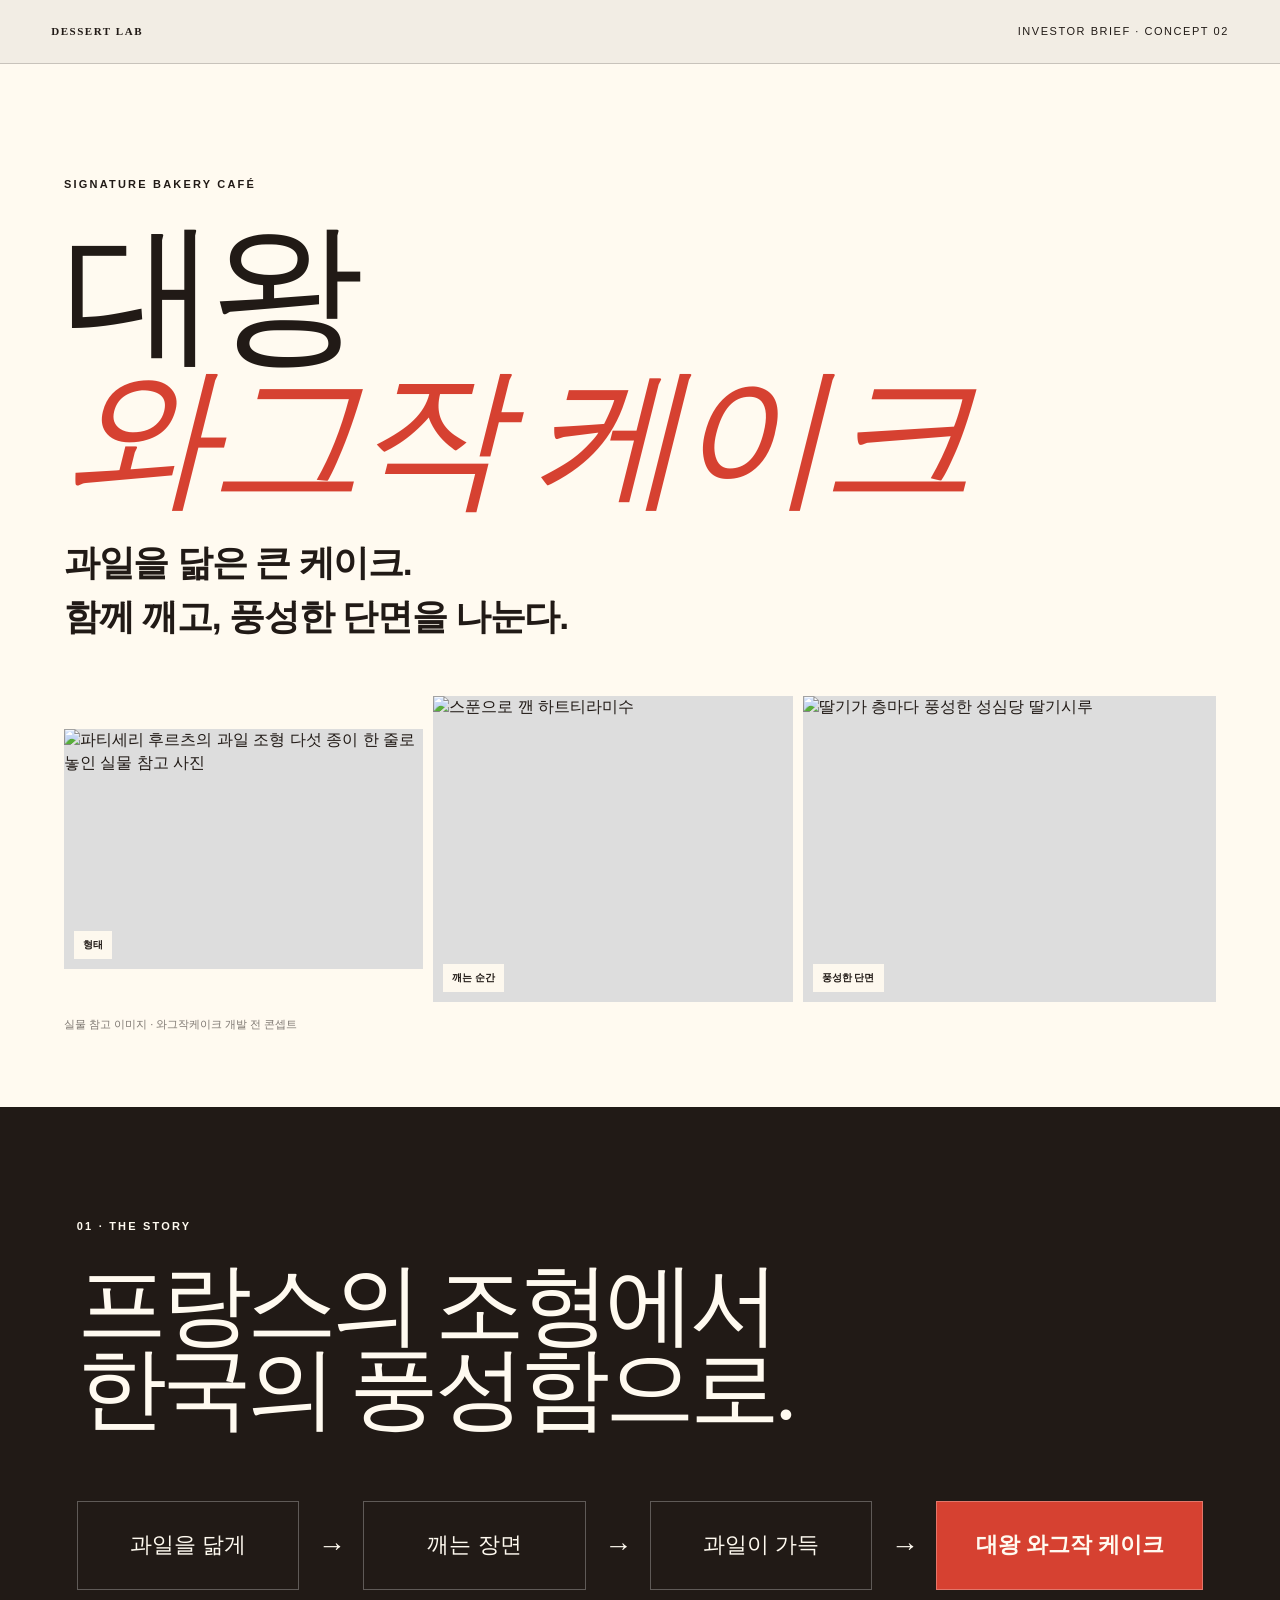
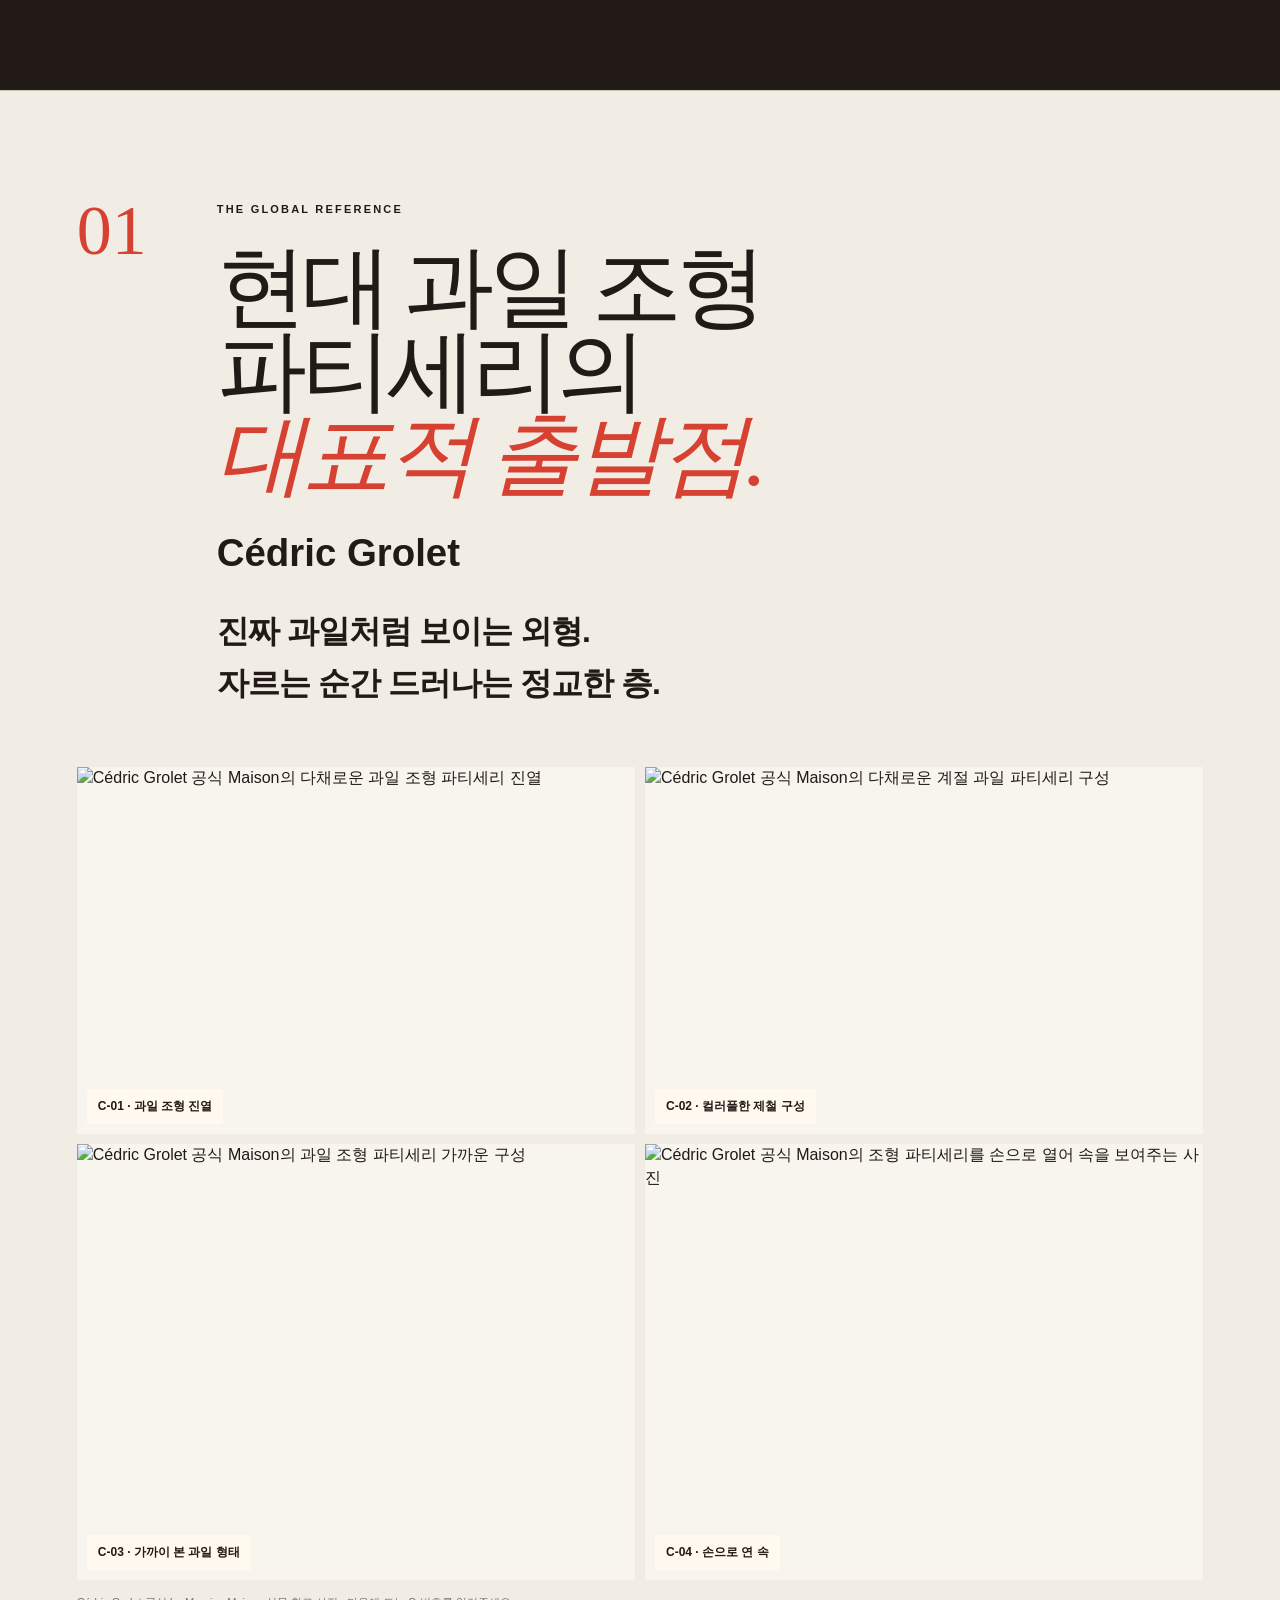
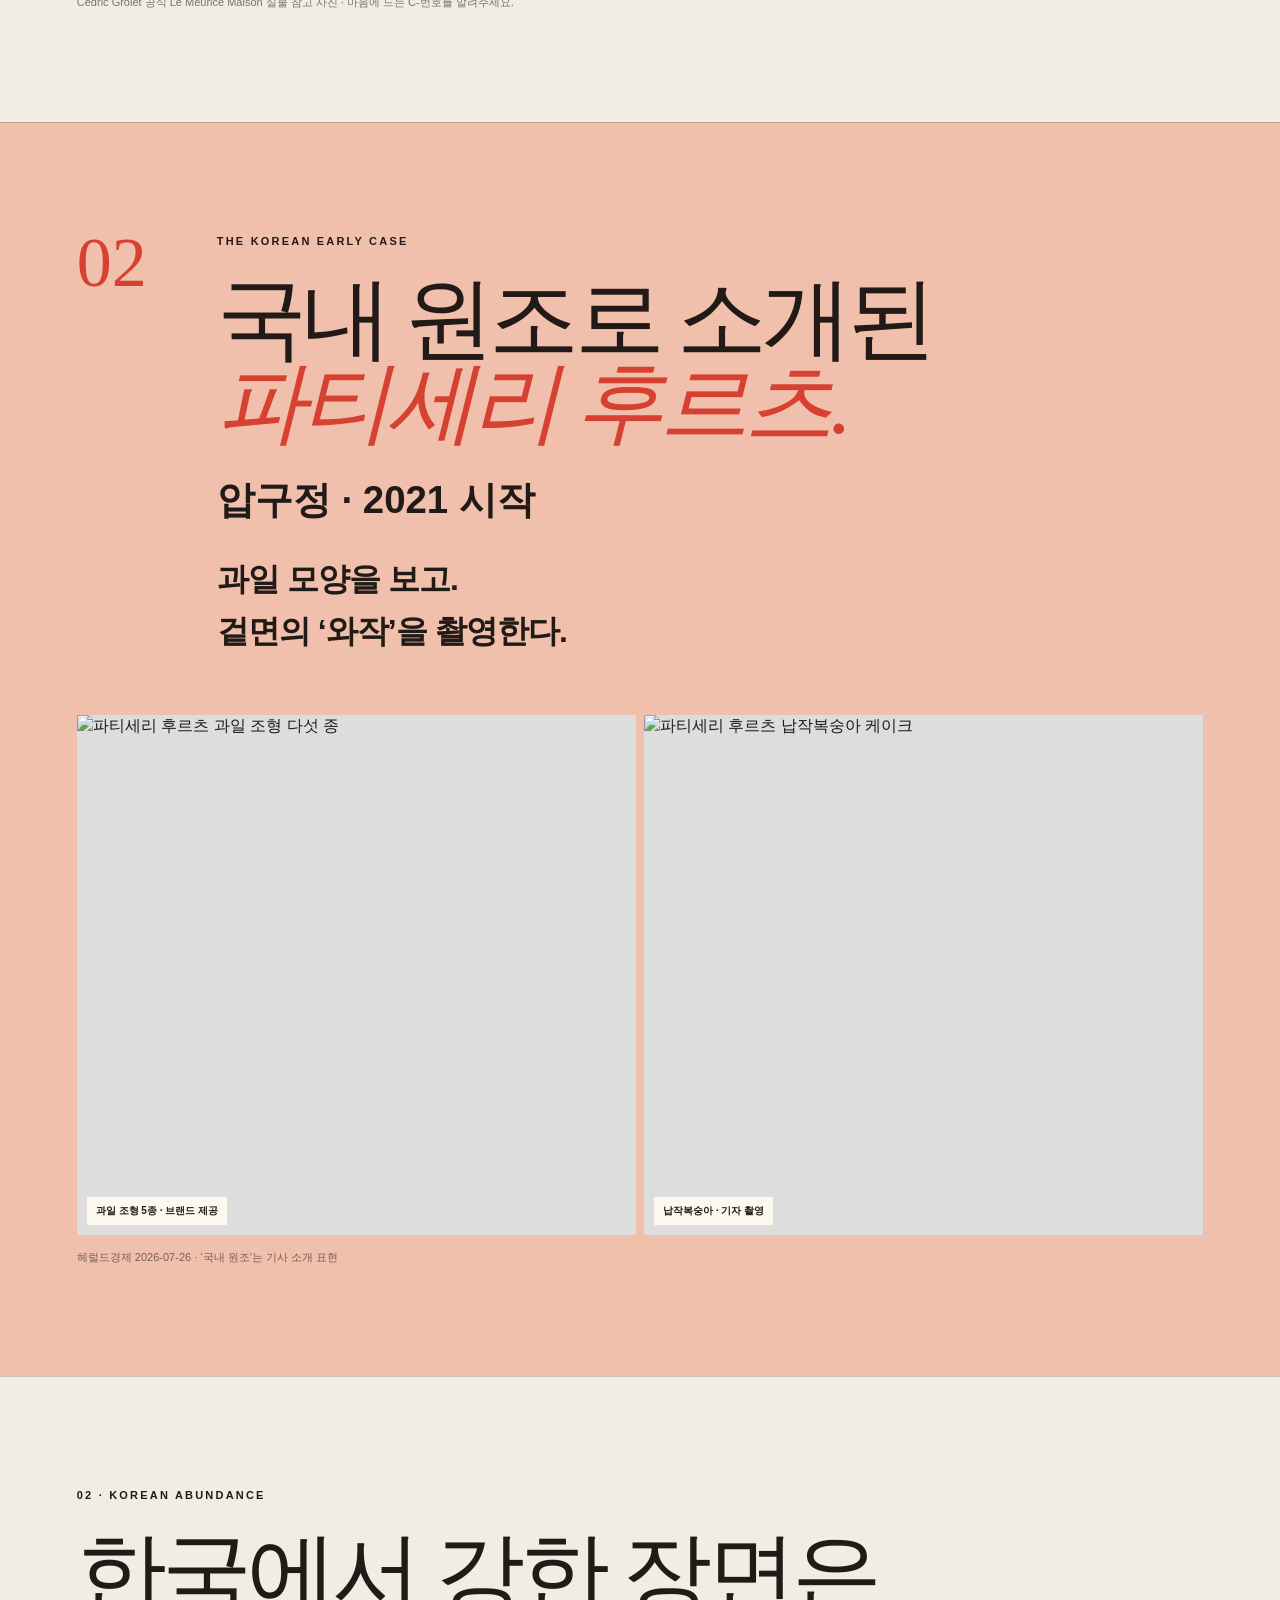
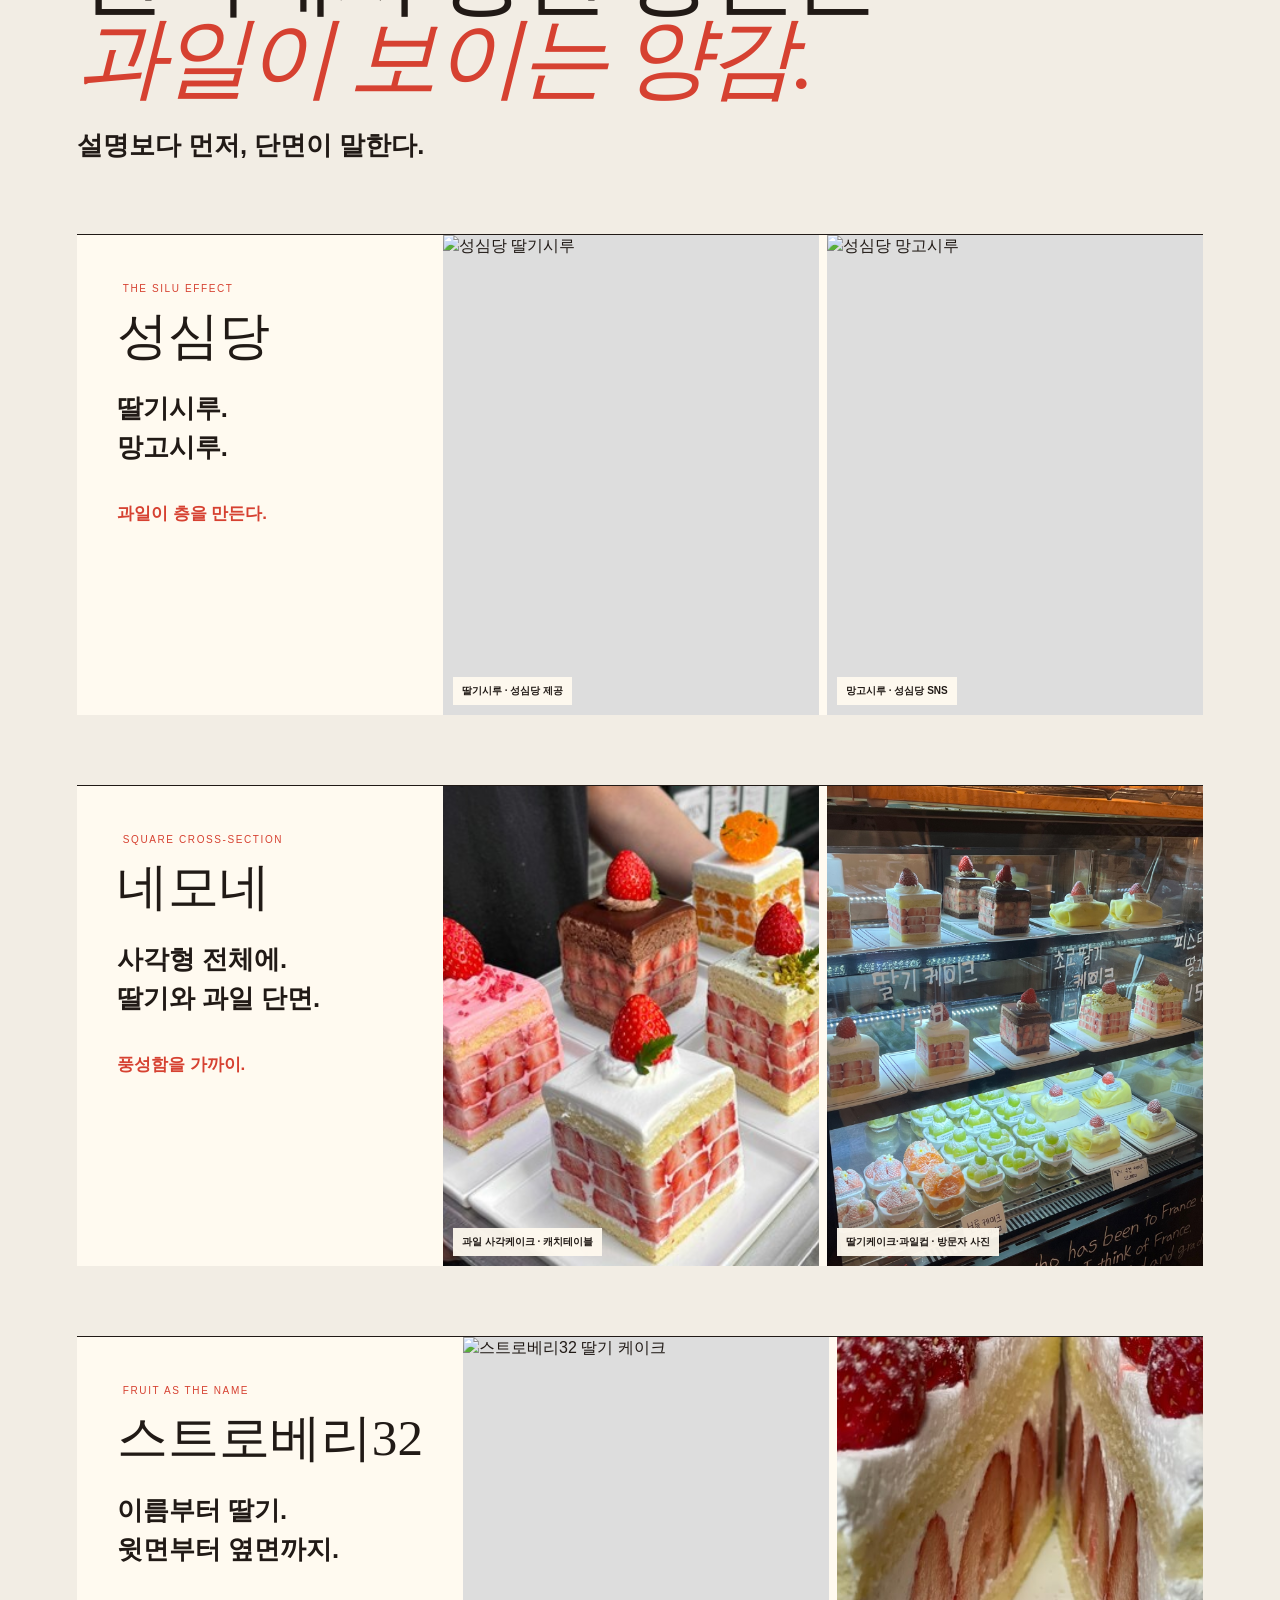
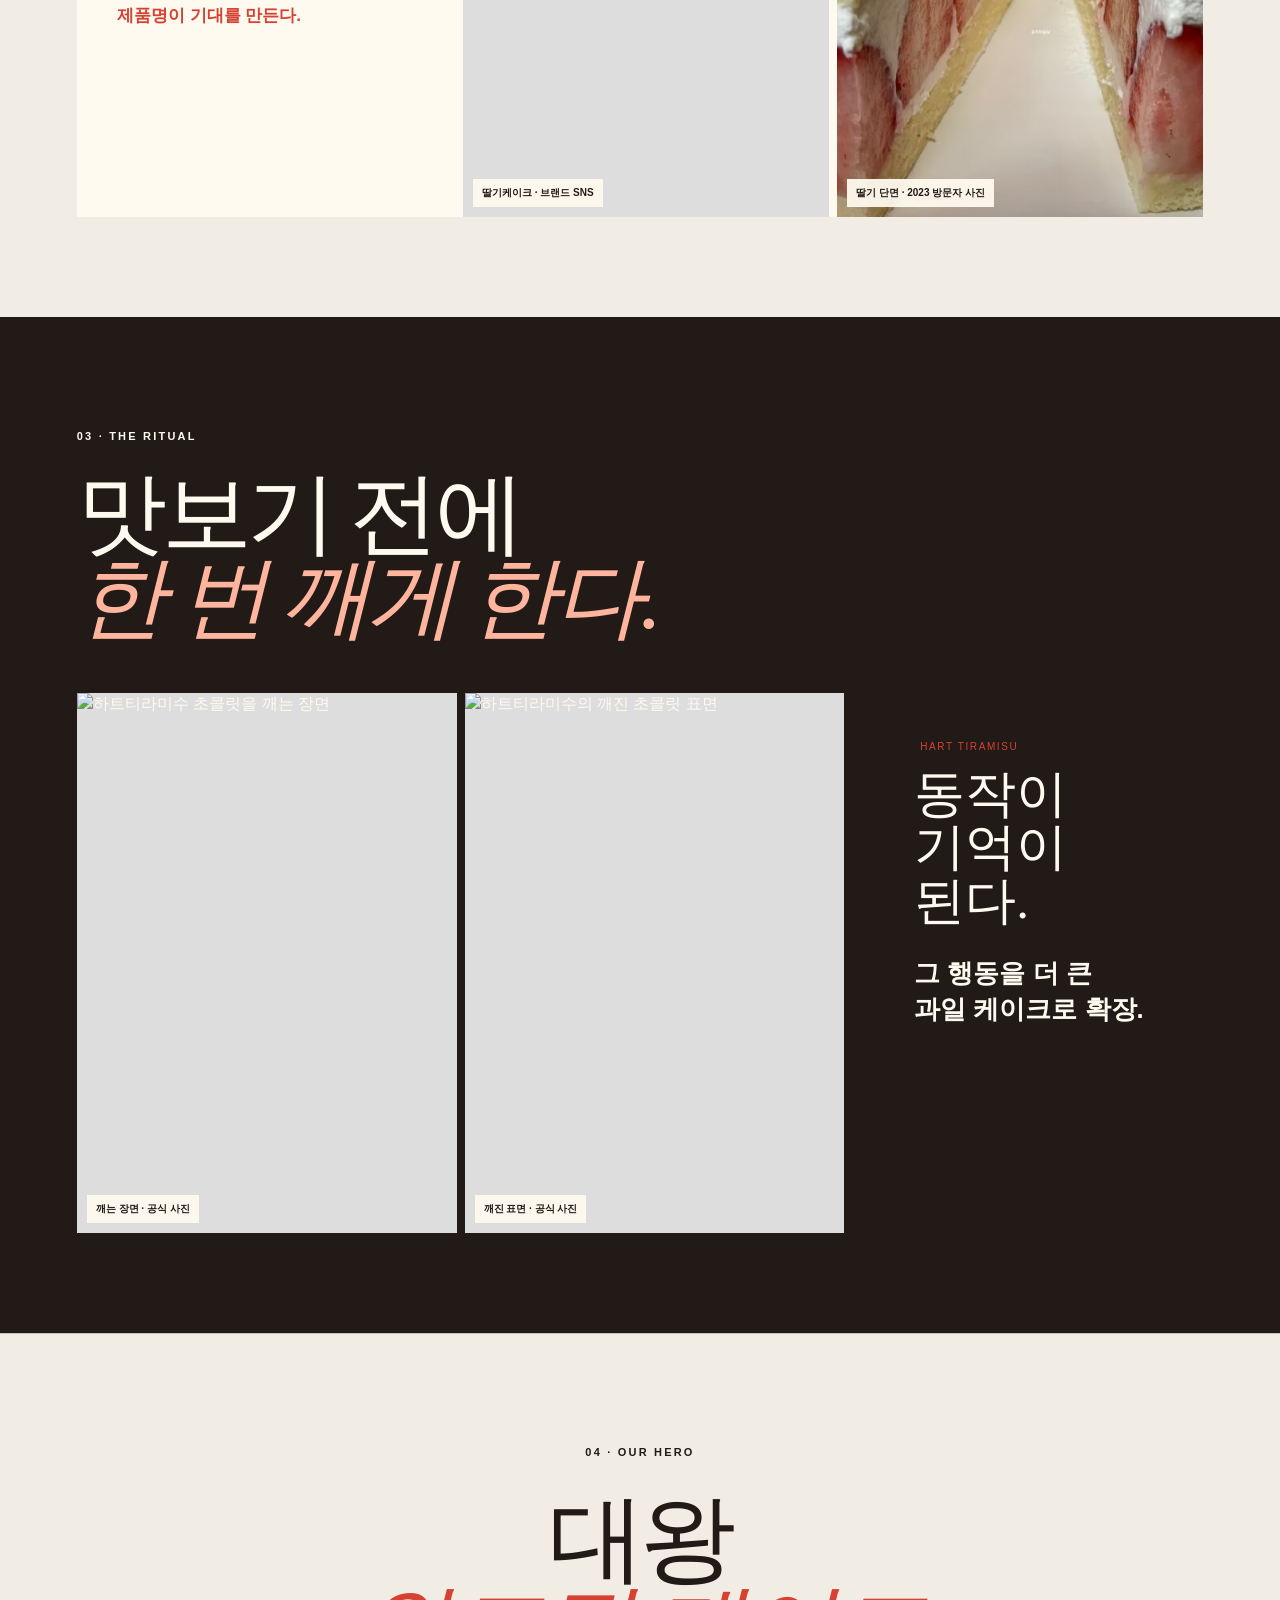
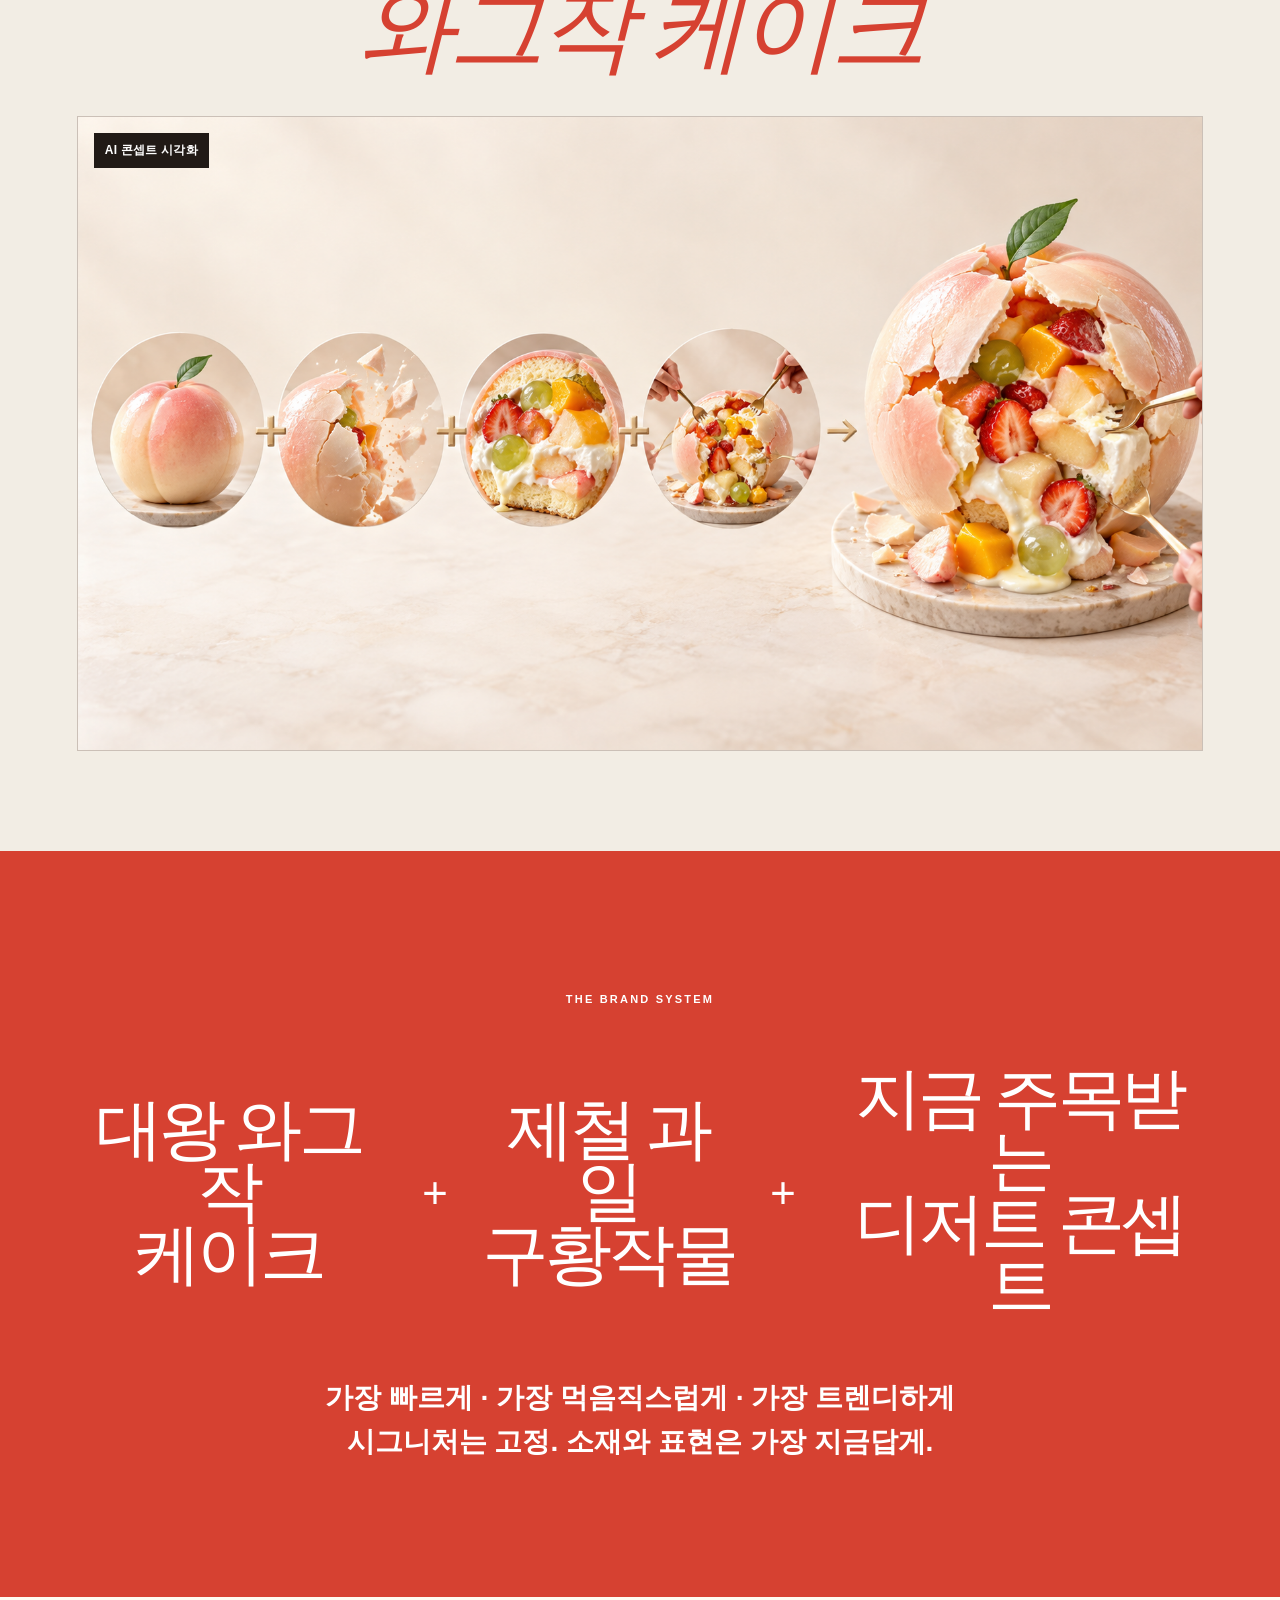
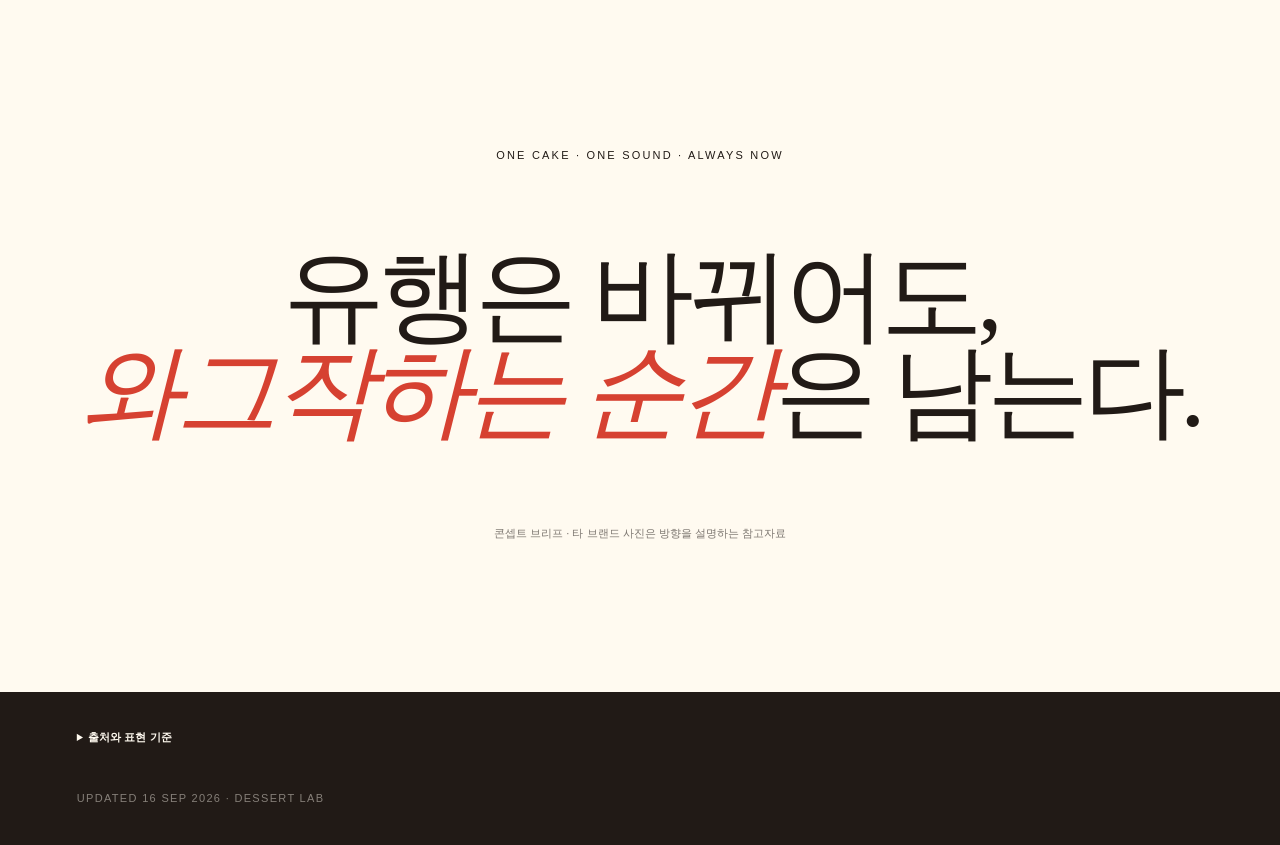
==== commit 043af0a0: "Remove duplicate company case appendix from bakery brief" ====
--- a/index.html
+++ b/index.html
@@ -19,7 +19,7 @@
 
 <section class="architecture"><p class="tag">THE BRAND SYSTEM</p><div><strong>대왕 와그작<br>케이크</strong><i>+</i><strong>제철 과일<br>구황작물</strong><i>+</i><strong>지금 주목받는<br>디저트 콘셉트</strong></div><p>가장 빠르게 · 가장 먹음직스럽게 · 가장 트렌디하게</p><p>시그니처는 고정. 소재와 표현은 가장 지금답게.</p></section>
 
-<section class="section marketing-reference meeting-intro" id="seoullink-partner"><p class="label">05 · THE PARTNER</p><h2>기획을 매출로 연결하는 팀,<br><em>서울링크.</em></h2><p class="meeting-intro-lead">브랜드·메뉴 기획부터 콘텐츠·마케팅·운영까지. 아래에서 서울링크의 실제 성과와 대왕 와그작 케이크에 가져올 실행을 계속 스크롤해 확인할 수 있습니다.</p><p class="meeting-scroll-cue" aria-hidden="true">SCROLL TO EXPLORE <span>↓</span></p></section><div class="meeting-partnership" aria-label="서울링크 베이커리 협업 역량 14개 연속 섹션"><section class="deck-slide slide hero-slide" data-slide="1" aria-label="1번 장"><div class="slide-inner"><div class="hero-image"><img src="assets/posters/C-KKMhVS3jv-hero.jpg" alt="꾸아 실제 영상"><img src="assets/posters/DbrjYuQTTiV-1.jpg" alt="루프808 복숭아빙수"><img src="assets/posters/DUAa2qZiVtS-2.jpg" alt="뚜흐느솔 디저트"><img src="assets/posters/DXgaiJMDmow-3.jpg" alt="그릭베리 비주얼"></div><p class="kicker">01 / SEOUL LINK · BAKERY PARTNERSHIP</p><h1 class="headline serif">기획을 매출로<br><em>연결하는 팀.</em></h1><p class="lead">브랜드 기획 → 콘텐츠 기획 → 마케팅 → 운영. 서울링크의 실제 외식업 경험을 대왕 와그작 케이크에 연결합니다.</p><span class="visual-pill">서울링크와 함께하는 이유 · 투자자용</span></div></section><section class="deck-slide slide dark food-case-intro" data-slide="2" aria-label="2번 섹션"><div class="slide-inner"><p class="kicker">02 / FOOD & DESSERT EXPERIENCE</p><h2 class="headline serif">외식과 디저트에서<br><em>실제로 해본 일.</em></h2><p class="lead">꾸아 · 루프808 · 뚜흐느솔 · 우대포블랙 · 그릭베리. 브랜드와 메뉴를 기획하고, 찍을 장면을 만들고, 콘텐츠 반응과 매출을 함께 확인했습니다.</p><div class="food-case-list"><span>브랜드 개발</span><span>메뉴 기획</span><span>콘텐츠 제작</span><span>마케팅 운영</span></div><p class="note">아래 사례의 성과는 각 브랜드별 확인 범위와 출처 기준을 함께 표시합니다.</p></div></section><section class="deck-slide slide sun" data-slide="3" aria-label="3번 장"><div class="slide-inner"><p class="kicker">03 / CASE 01 · QUÁ / 꾸아</p><div class="two-col"><div class="text-stack"><h2 class="headline serif">지하 18평에서<br><em>30개 이상 매장으로.</em></h2><p class="proofnum serif">10<small>억+ / 연매출</small></p><p class="lead">서울링크가 브랜드 개발 전반과 마케팅을 함께한 꾸아. 브랜드와 메뉴를 하나의 방문 경험으로 기획했습니다.<br><strong>대표 영상 조회 3,722,926회 · 저장 25,262회</strong></p><p class="note">사업성과 대표 제공 · 과거 꾸아 국내 게시 사례는 2026년 집행 게시물 합계와 별도.</p></div><div class="media-window portrait"><video controls playsinline preload="none" poster="assets/posters/C-KKMhVS3jv-hero.jpg" aria-label="꾸아 실제 브랜드·반쎄오 게시영상"><source src="assets/media/C-KKMhVS3jv.mp4" type="video/mp4">영상 재생이 지원되지 않습니다.</video><img class="print-poster" src="assets/posters/C-KKMhVS3jv-hero.jpg" alt="꾸아 실제 브랜드·반쎄오 게시영상"></div></div></div></section><section class="deck-slide slide peach roof-menu" data-slide="4" aria-label="4번 장"><div class="slide-inner"><p class="kicker">04 / CASE 02 · ROOF808 / 루프808</p><div class="roof-menu-copy"><h2 class="headline serif">복숭아빙수, <em>촬영할 이유까지 기획.</em></h2><p class="lead">구도 · 복숭아빙수 메뉴 개발 · 마케팅</p></div><div class="roof-video-grid"><div class="media-window roof-video-main"><video controls playsinline preload="none" poster="assets/posters/DbrjYuQTTiV-1.jpg" aria-label="루프808 복숭아빙수 대표 실제 영상"><source src="assets/media/DbrjYuQTTiV.mp4" type="video/mp4">영상 재생이 지원되지 않습니다.</video><img class="print-poster" src="assets/posters/DbrjYuQTTiV-1.jpg" alt="루프808 복숭아빙수 대표 실제 영상"></div><div class="media-window roof-video-support"><video controls playsinline preload="none" poster="assets/posters/Db2q_org4iY-3.jpg" aria-label="루프808 복숭아빙수 공간 실제 영상"><source src="assets/media/Db2q_org4iY.mp4" type="video/mp4">영상 재생이 지원되지 않습니다.</video><img class="print-poster" src="assets/posters/Db2q_org4iY-3.jpg" alt="루프808 복숭아빙수 공간 실제 영상"></div></div><p class="note">루프808 실제 게시 원본 2편. 납작복숭아·핑크빙수·공간을 담는 촬영 구도를 메뉴와 콘텐츠 기획에 연결했습니다.</p></div></section><section class="deck-slide slide peach roof-sales" data-slide="5" aria-label="5번 장"><div class="slide-inner"><p class="kicker">05 / ROOF808 · 43 DAYS OF SALES</p><h2 class="headline serif">복숭아빙수 이후<br><em>일매출 100만원대 → 700~800만원대.</em></h2><div class="roof-sales-content"><div class="roof-chart-block"><svg class="chart-svg desktop-chart" viewBox="0 0 1280 400" role="img" aria-label="루프808 2026년 8월1일부터 9월12일까지 43일 일매출. 대관 포함. 8월6일 첫 광고 게시."><line class="grid" x1="55" y1="350.0" x2="1260" y2="350.0"/><text x="5" y="354.0">0백만</text><line class="grid" x1="55" y1="233.9" x2="1260" y2="233.9"/><text x="5" y="237.9">5백만</text><line class="grid" x1="55" y1="117.9" x2="1260" y2="117.9"/><text x="5" y="121.9">10백만</text><line class="grid" x1="55" y1="25.0" x2="1260" y2="25.0"/><text x="5" y="29.0">14백만</text><line class="line" x1="198.5" y1="25" x2="198.5" y2="350"/><text x="206.5" y="43">8/6 첫 광고</text><polyline class="before" points="55.0,298.8 83.7,314.8 112.4,337.3 141.1,319.3 169.8,331.3 198.5,264.1"/><polyline class="after" points="198.5,264.1 227.1,294.0 255.8,283.2 284.5,282.1 313.2,327.5 341.9,238.7 370.6,202.0 399.3,227.5 428.0,247.6 456.7,218.1 485.4,225.9 514.0,277.8 542.7,257.2 571.4,222.7 600.1,235.2 628.8,234.5 657.5,228.2 686.2,232.0 714.9,288.0 743.6,241.7 772.3,269.8 801.0,261.1 829.6,264.2 858.3,185.0 887.0,262.0 915.7,180.4 944.4,291.2 973.1,266.7 1001.8,263.3 1030.5,179.8 1059.2,195.7 1087.9,198.7 1116.5,255.3 1145.2,261.3 1173.9,266.6 1202.6,47.2 1231.3,187.2 1260.0,201.0"/><circle cx="55.0" cy="298.8" r="2.2" fill="#68736d"><title>2026-08-01: 2,205,500원</title></circle><circle cx="83.7" cy="314.8" r="2.2" fill="#68736d"><title>2026-08-02: 1,517,000원</title></circle><circle cx="112.4" cy="337.3" r="2.2" fill="#68736d"><title>2026-08-03: 549,000원</title></circle><circle cx="141.1" cy="319.3" r="2.2" fill="#68736d"><title>2026-08-04: 1,321,000원</title></circle><circle cx="169.8" cy="331.3" r="2.2" fill="#68736d"><title>2026-08-05: 807,000원</title></circle><circle cx="198.5" cy="264.1" r="5" fill="#e96343"><title>2026-08-06: 3,699,000원</title></circle><circle cx="227.1" cy="294.0" r="2.2" fill="#e96343"><title>2026-08-07: 2,412,000원</title></circle><circle cx="255.8" cy="283.2" r="2.2" fill="#e96343"><title>2026-08-08: 2,878,000원</title></circle><circle cx="284.5" cy="282.1" r="2.2" fill="#e96343"><title>2026-08-09: 2,923,500원</title></circle><circle cx="313.2" cy="327.5" r="2.2" fill="#e96343"><title>2026-08-10: 971,000원</title></circle><circle cx="341.9" cy="238.7" r="5" fill="#e96343"><title>2026-08-11: 4,794,000원</title></circle><circle cx="370.6" cy="202.0" r="2.2" fill="#e96343"><title>2026-08-12: 6,377,000원</title></circle><circle cx="399.3" cy="227.5" r="2.2" fill="#e96343"><title>2026-08-13: 5,279,000원</title></circle><circle cx="428.0" cy="247.6" r="2.2" fill="#e96343"><title>2026-08-14: 4,411,000원</title></circle><circle cx="456.7" cy="218.1" r="2.2" fill="#e96343"><title>2026-08-15: 5,680,350원</title></circle><circle cx="485.4" cy="225.9" r="2.2" fill="#e96343"><title>2026-08-16: 5,345,500원</title></circle><circle cx="514.0" cy="277.8" r="2.2" fill="#e96343"><title>2026-08-17: 3,110,000원</title></circle><circle cx="542.7" cy="257.2" r="2.2" fill="#e96343"><title>2026-08-18: 3,997,000원</title></circle><circle cx="571.4" cy="222.7" r="2.2" fill="#e96343"><title>2026-08-19: 5,484,000원</title></circle><circle cx="600.1" cy="235.2" r="2.2" fill="#e96343"><title>2026-08-20: 4,945,000원</title></circle><circle cx="628.8" cy="234.5" r="2.2" fill="#e96343"><title>2026-08-21: 4,974,000원</title></circle><circle cx="657.5" cy="228.2" r="2.2" fill="#e96343"><title>2026-08-22: 5,245,400원</title></circle><circle cx="686.2" cy="232.0" r="2.2" fill="#e96343"><title>2026-08-23: 5,083,500원</title></circle><circle cx="714.9" cy="288.0" r="2.2" fill="#e96343"><title>2026-08-24: 2,671,000원</title></circle><circle cx="743.6" cy="241.7" r="2.2" fill="#e96343"><title>2026-08-25: 4,665,000원</title></circle><circle cx="772.3" cy="269.8" r="2.2" fill="#e96343"><title>2026-08-26: 3,456,000원</title></circle><circle cx="801.0" cy="261.1" r="2.2" fill="#e96343"><title>2026-08-27: 3,829,000원</title></circle><circle cx="829.6" cy="264.2" r="2.2" fill="#e96343"><title>2026-08-28: 3,698,000원</title></circle><circle cx="858.3" cy="185.0" r="2.2" fill="#e96343"><title>2026-08-29: 7,108,800원</title></circle><circle cx="887.0" cy="262.0" r="2.2" fill="#e96343"><title>2026-08-30: 3,789,000원</title></circle><circle cx="915.7" cy="180.4" r="5" fill="#e96343"><title>2026-08-31: 7,306,000원</title></circle><circle cx="944.4" cy="291.2" r="2.2" fill="#e96343"><title>2026-09-01: 2,535,000원</title></circle><circle cx="973.1" cy="266.7" r="2.2" fill="#e96343"><title>2026-09-02: 3,586,600원</title></circle><circle cx="1001.8" cy="263.3" r="2.2" fill="#e96343"><title>2026-09-03: 3,734,000원</title></circle><circle cx="1030.5" cy="179.8" r="2.2" fill="#e96343"><title>2026-09-04: 7,332,000원</title></circle><circle cx="1059.2" cy="195.7" r="2.2" fill="#e96343"><title>2026-09-05: 6,645,300원</title></circle><circle cx="1087.9" cy="198.7" r="2.2" fill="#e96343"><title>2026-09-06: 6,518,000원</title></circle><circle cx="1116.5" cy="255.3" r="2.2" fill="#e96343"><title>2026-09-07: 4,078,000원</title></circle><circle cx="1145.2" cy="261.3" r="2.2" fill="#e96343"><title>2026-09-08: 3,820,000원</title></circle><circle cx="1173.9" cy="266.6" r="2.2" fill="#e96343"><title>2026-09-09: 3,591,000원</title></circle><circle cx="1202.6" cy="47.2" r="5" fill="#e96343"><title>2026-09-10: 13,043,000원</title></circle><circle cx="1231.3" cy="187.2" r="2.2" fill="#e96343"><title>2026-09-11: 7,014,000원</title></circle><circle cx="1260.0" cy="201.0" r="2.2" fill="#e96343"><title>2026-09-12: 6,417,600원</title></circle><text x="55.0" y="388" text-anchor="middle">08/01</text><text x="198.5" y="388" text-anchor="middle">08/06</text><text x="600.1" y="388" text-anchor="middle">08/20</text><text x="1260.0" y="388" text-anchor="middle">09/12</text></svg><svg class="chart-svg mobile-chart" viewBox="0 0 360 260" role="img" aria-label="루프808 2026년 8월1일부터 9월12일까지 43일 일매출. 대관 포함. 8월6일 첫 광고 게시."><text x="5" y="12">단위: 백만원</text><line class="grid" x1="30" y1="226.0" x2="353" y2="226.0"/><text x="5" y="230.0">0</text><line class="grid" x1="30" y1="153.1" x2="353" y2="153.1"/><text x="5" y="157.1">5</text><line class="grid" x1="30" y1="80.3" x2="353" y2="80.3"/><text x="5" y="84.3">10</text><line class="grid" x1="30" y1="22.0" x2="353" y2="22.0"/><text x="5" y="26.0">14</text><line class="line" x1="68.5" y1="22" x2="68.5" y2="226"/><text x="76.5" y="40">8/6 첫 광고</text><polyline class="before" points="30.0,193.9 37.7,203.9 45.4,218.0 53.1,206.8 60.8,214.2 68.5,172.1"/><polyline class="after" points="68.5,172.1 76.1,190.9 83.8,184.1 91.5,183.4 99.2,211.9 106.9,156.1 114.6,133.1 122.3,149.1 130.0,161.7 137.7,143.2 145.4,148.1 153.0,180.7 160.7,167.8 168.4,146.1 176.1,153.9 183.8,153.5 191.5,149.6 199.2,151.9 206.9,187.1 214.6,158.0 222.3,175.6 230.0,170.2 237.6,172.1 245.3,122.4 253.0,170.8 260.7,119.5 268.4,189.1 276.1,173.7 283.8,171.6 291.5,119.2 299.2,129.2 306.9,131.0 314.5,166.6 322.2,170.3 329.9,173.7 337.6,35.9 345.3,123.8 353.0,132.5"/><circle cx="30.0" cy="193.9" r="2.2" fill="#68736d"><title>2026-08-01: 2,205,500원</title></circle><circle cx="37.7" cy="203.9" r="2.2" fill="#68736d"><title>2026-08-02: 1,517,000원</title></circle><circle cx="45.4" cy="218.0" r="2.2" fill="#68736d"><title>2026-08-03: 549,000원</title></circle><circle cx="53.1" cy="206.8" r="2.2" fill="#68736d"><title>2026-08-04: 1,321,000원</title></circle><circle cx="60.8" cy="214.2" r="2.2" fill="#68736d"><title>2026-08-05: 807,000원</title></circle><circle cx="68.5" cy="172.1" r="5" fill="#e96343"><title>2026-08-06: 3,699,000원</title></circle><circle cx="76.1" cy="190.9" r="2.2" fill="#e96343"><title>2026-08-07: 2,412,000원</title></circle><circle cx="83.8" cy="184.1" r="2.2" fill="#e96343"><title>2026-08-08: 2,878,000원</title></circle><circle cx="91.5" cy="183.4" r="2.2" fill="#e96343"><title>2026-08-09: 2,923,500원</title></circle><circle cx="99.2" cy="211.9" r="2.2" fill="#e96343"><title>2026-08-10: 971,000원</title></circle><circle cx="106.9" cy="156.1" r="5" fill="#e96343"><title>2026-08-11: 4,794,000원</title></circle><circle cx="114.6" cy="133.1" r="2.2" fill="#e96343"><title>2026-08-12: 6,377,000원</title></circle><circle cx="122.3" cy="149.1" r="2.2" fill="#e96343"><title>2026-08-13: 5,279,000원</title></circle><circle cx="130.0" cy="161.7" r="2.2" fill="#e96343"><title>2026-08-14: 4,411,000원</title></circle><circle cx="137.7" cy="143.2" r="2.2" fill="#e96343"><title>2026-08-15: 5,680,350원</title></circle><circle cx="145.4" cy="148.1" r="2.2" fill="#e96343"><title>2026-08-16: 5,345,500원</title></circle><circle cx="153.0" cy="180.7" r="2.2" fill="#e96343"><title>2026-08-17: 3,110,000원</title></circle><circle cx="160.7" cy="167.8" r="2.2" fill="#e96343"><title>2026-08-18: 3,997,000원</title></circle><circle cx="168.4" cy="146.1" r="2.2" fill="#e96343"><title>2026-08-19: 5,484,000원</title></circle><circle cx="176.1" cy="153.9" r="2.2" fill="#e96343"><title>2026-08-20: 4,945,000원</title></circle><circle cx="183.8" cy="153.5" r="2.2" fill="#e96343"><title>2026-08-21: 4,974,000원</title></circle><circle cx="191.5" cy="149.6" r="2.2" fill="#e96343"><title>2026-08-22: 5,245,400원</title></circle><circle cx="199.2" cy="151.9" r="2.2" fill="#e96343"><title>2026-08-23: 5,083,500원</title></circle><circle cx="206.9" cy="187.1" r="2.2" fill="#e96343"><title>2026-08-24: 2,671,000원</title></circle><circle cx="214.6" cy="158.0" r="2.2" fill="#e96343"><title>2026-08-25: 4,665,000원</title></circle><circle cx="222.3" cy="175.6" r="2.2" fill="#e96343"><title>2026-08-26: 3,456,000원</title></circle><circle cx="230.0" cy="170.2" r="2.2" fill="#e96343"><title>2026-08-27: 3,829,000원</title></circle><circle cx="237.6" cy="172.1" r="2.2" fill="#e96343"><title>2026-08-28: 3,698,000원</title></circle><circle cx="245.3" cy="122.4" r="2.2" fill="#e96343"><title>2026-08-29: 7,108,800원</title></circle><circle cx="253.0" cy="170.8" r="2.2" fill="#e96343"><title>2026-08-30: 3,789,000원</title></circle><circle cx="260.7" cy="119.5" r="5" fill="#e96343"><title>2026-08-31: 7,306,000원</title></circle><circle cx="268.4" cy="189.1" r="2.2" fill="#e96343"><title>2026-09-01: 2,535,000원</title></circle><circle cx="276.1" cy="173.7" r="2.2" fill="#e96343"><title>2026-09-02: 3,586,600원</title></circle><circle cx="283.8" cy="171.6" r="2.2" fill="#e96343"><title>2026-09-03: 3,734,000원</title></circle><circle cx="291.5" cy="119.2" r="2.2" fill="#e96343"><title>2026-09-04: 7,332,000원</title></circle><circle cx="299.2" cy="129.2" r="2.2" fill="#e96343"><title>2026-09-05: 6,645,300원</title></circle><circle cx="306.9" cy="131.0" r="2.2" fill="#e96343"><title>2026-09-06: 6,518,000원</title></circle><circle cx="314.5" cy="166.6" r="2.2" fill="#e96343"><title>2026-09-07: 4,078,000원</title></circle><circle cx="322.2" cy="170.3" r="2.2" fill="#e96343"><title>2026-09-08: 3,820,000원</title></circle><circle cx="329.9" cy="173.7" r="2.2" fill="#e96343"><title>2026-09-09: 3,591,000원</title></circle><circle cx="337.6" cy="35.9" r="5" fill="#e96343"><title>2026-09-10: 13,043,000원</title></circle><circle cx="345.3" cy="123.8" r="2.2" fill="#e96343"><title>2026-09-11: 7,014,000원</title></circle><circle cx="353.0" cy="132.5" r="2.2" fill="#e96343"><title>2026-09-12: 6,417,600원</title></circle><text x="30.0" y="248" text-anchor="start">08/01</text><text x="68.5" y="248" text-anchor="middle">08/06</text><text x="176.1" y="248" text-anchor="middle">08/20</text><text x="353.0" y="248" text-anchor="end">09/12</text></svg></div><div class="roof-sales-proof"><strong>3.43<small>배</small></strong><span>8/1~5 일평균<br>127만9,900원<br>→ 8/6~31 일평균<br>438만9,694원</span></div></div><p class="note">2026.08.01~09.12 일매출 원자료 43일, 대관 포함 · 8/6 첫 광고 · 700~800만원대는 대표 제공 일매출 사례.</p></div></section><section class="deck-slide slide dark" data-slide="6" aria-label="6번 장"><div class="slide-inner"><p class="kicker">06 / CASE 03 · TOURNESOL / 뚜흐느솔</p><div class="two-col wide-media"><div class="text-stack"><h2 class="headline serif">디저트와 인물.<br><em>한 장면의 이유.</em></h2><p class="lead">두바이 프렌치토스트 메뉴 개발 + 잘생긴 남자 콘셉트 개발 + 마케팅.</p><p class="proofnum serif">2,338<small>만 조회</small></p><p class="note">국내 확인 게시물 15건 전체 합계</p><div class="metric-big"><div class="support"><div><b>350,368</b><span>좋아요</span></div><div><b>576,358</b><span>공유</span></div><div><b>90,925</b><span>저장</span></div></div></div><p class="note">국내 확인 게시 15건 합계 · 대표 영상 2건 조회 21,984,532회 · 수집 9/15, 대표 2건 9/16 재확인.</p></div><div class="media-row"><div class="media-window"><video controls playsinline preload="none" poster="assets/posters/DUAa2qZiVtS-2.jpg" aria-label="뚜흐느솔 먹자먹자 토스트·인물 영상"><source src="assets/media/DUAa2qZiVtS.mp4" type="video/mp4">영상 재생이 지원되지 않습니다.</video><img class="print-poster" src="assets/posters/DUAa2qZiVtS-2.jpg" alt="뚜흐느솔 먹자먹자 토스트·인물 영상"></div><div class="media-window"><video controls playsinline preload="none" poster="assets/posters/DUKP1nvkXOY-2.jpg" aria-label="뚜흐느솔 뚜레이블 인물·토스트 영상"><source src="assets/media/DUKP1nvkXOY.mp4" type="video/mp4">영상 재생이 지원되지 않습니다.</video><img class="print-poster" src="assets/posters/DUKP1nvkXOY-2.jpg" alt="뚜흐느솔 뚜레이블 인물·토스트 영상"></div></div></div></div></section><section class="deck-slide slide green" data-slide="7" aria-label="7번 장"><div class="slide-inner"><p class="kicker">07 / TOURNESOL · BUSINESS RESPONSE</p><h2 class="headline serif">콘셉트가 퍼지고,<br><em>매출이 달라졌습니다.</em></h2><div class="metric-big"><div><p class="proofnum serif">1,500<small>만 원</small><br>→ 1.8<small>억 원</small></p><p class="prooflabel">월매출 12배 · 대표 제공</p></div><div class="support"><div><b>1억+</b><span>자연 확산 조회의 보수적 하한 · 대표 추산</span></div><div><b>2,198만</b><span>대표 영상 2건 확인 조회 합계</span></div></div></div><p class="lead">인물 콘셉트는 틱톡·인스타 확산 요소가 되었고, 해외 잡지에도 소개되었습니다.</p><p class="note">매출·해외 잡지 소개 대표 제공 · 자연 확산 1억+ 조회는 대표 추산, 집행 게시물 합계와 별도.</p></div></section><section class="deck-slide slide dark" data-slide="8" aria-label="8번 장"><div class="slide-inner"><p class="kicker">08 / CASE 04 · WOODAEPO BLACK / 우대포블랙</p><h2 class="headline serif">메뉴 비주얼과 마케팅.<br><em>명동점 월매출의 흐름.</em></h2><p class="lead">3월 4.05억 → 8월 9.01억 원. 4월부터 서울링크가 마케팅을 맡아 9월은 6개월째 운영 중입니다.</p><div class="sales-bars" role="img" aria-label="우대포블랙 명동점 월매출 3월4.05억,4월5.56억,5월5.68억,6월6.07억,7월7.96억,8월9.01억"><div class="bar-col" style="--percent:35.1%"><b>4.05억</b><div class="bar"></div><span>3월</span></div><div class="bar-col" style="--percent:48.1%"><b>5.56억</b><div class="bar"></div><span>4월</span></div><div class="bar-col" style="--percent:49.2%"><b>5.68억</b><div class="bar"></div><span>5월</span></div><div class="bar-col" style="--percent:52.5%"><b>6.07억</b><div class="bar"></div><span>6월</span></div><div class="bar-col" style="--percent:68.9%"><b>7.96억</b><div class="bar"></div><span>7월</span></div><div class="bar-col" style="--percent:78.0%"><b>9.01억</b><div class="bar"></div><span>8월</span></div></div><p class="note">우대포블랙 명동점 월매출 2026.03~08 · 9월 미마감 제외.</p></div></section><section class="deck-slide slide peach uda-total" data-slide="9" aria-label="9번 장"><div class="slide-inner"><p class="kicker">09 / WOODAEPO BLACK · BRAND RESPONSE</p><h2 class="headline serif">우대포블랙 브랜드,<br><em>국가를 넘어 반응.</em></h2><div class="metrics"><div class="focus"><b>35,497,508</b><span>조회</span></div><div class=""><b>1,072,592</b><span>좋아요</span></div><div class=""><b>444,806</b><span>공유</span></div><div class=""><b>188,007</b><span>저장</span></div></div><p class="note">우대포블랙 브랜드 전체 확인 게시 75건 지표 합계 · 2026.09 수집. 명동점 매출은 별도 지점 자료.</p></div></section><section class="deck-slide slide split country-stage" data-slide="10" aria-label="10번 장"><div class="slide-inner"><p class="kicker">10 / WOODAEPO · COUNTRY VIDEOS 01 / 02</p><h2 class="headline serif">우대포블랙, <em>한국 · 대만 · 일본.</em></h2><div class="country-grid"><article class="country-card"><div class="media-window country-video"><video controls playsinline preload="none" poster="assets/posters/DW6Pn2dj74F-2.jpg" aria-label="우대포블랙 한국 실제 게시 영상"><source src="assets/media/DW6Pn2dj74F.mp4" type="video/mp4">영상 재생이 지원되지 않습니다.</video><img class="print-poster" src="assets/posters/DW6Pn2dj74F-2.jpg" alt="우대포블랙 한국 실제 게시 영상"></div><div class="country-copy"><div><strong>한국</strong><span>지점 미표기</span></div><p>조회 6,961,929<br>공유 82,165 · 저장 8,421</p></div></article><article class="country-card"><div class="media-window country-video"><video controls playsinline preload="none" poster="assets/posters/DaXrb2AvT1e-3.jpg" aria-label="우대포블랙 대만 실제 게시 영상"><source src="assets/media/DaXrb2AvT1e.mp4" type="video/mp4">영상 재생이 지원되지 않습니다.</video><img class="print-poster" src="assets/posters/DaXrb2AvT1e-3.jpg" alt="우대포블랙 대만 실제 게시 영상"></div><div class="country-copy"><div><strong>대만</strong><span>명동점</span></div><p>조회 1,745,423<br>공유 10,140 · 저장 527</p></div></article><article class="country-card"><div class="media-window country-video"><video controls playsinline preload="none" poster="assets/posters/DZztaBFpnBS-3.jpg" aria-label="우대포블랙 일본 실제 게시 영상"><source src="assets/media/DZztaBFpnBS.mp4" type="video/mp4">영상 재생이 지원되지 않습니다.</video><img class="print-poster" src="assets/posters/DZztaBFpnBS-3.jpg" alt="우대포블랙 일본 실제 게시 영상"></div><div class="country-copy"><div><strong>일본</strong><span>명동점</span></div><p>조회 163,388<br>공유 274 · 저장 2,628</p></div></article></div><p class="note">국가별 실제 게시 원본 · 국가별 지점 정보는 영상·원장에 확인된 범위만 표시.</p></div></section><section class="deck-slide slide split country-stage" data-slide="11" aria-label="11번 장"><div class="slide-inner"><p class="kicker">11 / WOODAEPO · COUNTRY VIDEOS 02 / 02</p><h2 class="headline serif">우대포블랙, <em>중국 · 홍콩 · 미국.</em></h2><div class="country-grid"><article class="country-card"><div class="media-window country-video"><video controls playsinline preload="none" poster="assets/posters/6a158c670000000035030a01-2.jpg" aria-label="우대포블랙 중국 실제 게시 영상"><source src="assets/media/6a158c670000000035030a01.mp4" type="video/mp4">영상 재생이 지원되지 않습니다.</video><img class="print-poster" src="assets/posters/6a158c670000000035030a01-2.jpg" alt="우대포블랙 중국 실제 게시 영상"></div><div class="country-copy"><div><strong>중국</strong><span>지점 미표기</span></div><p>좋아요 3,514<br>공유 489 · 저장 2,428</p></div></article><article class="country-card"><div class="media-window country-video"><video controls playsinline preload="none" poster="assets/posters/DaXatZzzHuI-3.jpg" aria-label="우대포블랙 홍콩 실제 게시 영상"><source src="assets/media/DaXatZzzHuI-h264.mp4" type="video/mp4">영상 재생이 지원되지 않습니다.</video><img class="print-poster" src="assets/posters/DaXatZzzHuI-3.jpg" alt="우대포블랙 홍콩 실제 게시 영상"></div><div class="country-copy"><div><strong>홍콩</strong><span>명동점</span></div><p>조회 1,867,115<br>공유 3,999 · 저장 3,645</p></div></article><article class="country-card"><div class="media-window country-video"><video controls playsinline preload="none" poster="assets/posters/DZWFfOZT-zm-3.jpg" aria-label="우대포블랙 미국 실제 게시 영상"><source src="assets/media/DZWFfOZT-zm.mp4" type="video/mp4">영상 재생이 지원되지 않습니다.</video><img class="print-poster" src="assets/posters/DZWFfOZT-zm-3.jpg" alt="우대포블랙 미국 실제 게시 영상"></div><div class="country-copy"><div><strong>미국</strong><span>명동점 · 영상 자막</span></div><p>조회 335,922<br>공유 8,068 · 저장 8,512</p></div></article></div><p class="note">국가별 실제 게시 원본 · 국가별 지점 정보는 영상·원장에 확인된 범위만 표시.</p></div></section><section class="deck-slide slide split" data-slide="12" aria-label="12번 장"><div class="slide-inner"><p class="kicker">12 / CASE 05 · GREEKBERRY / 그릭베리</p><div class="two-col"><div class="text-stack"><h2 class="headline serif">색·층·서빙이<br><em>메뉴를 설명합니다.</em></h2><p class="lead">서울링크가 메뉴 비주얼 기획과 마케팅을 맡았습니다.</p><p class="proofnum serif">2,405,585<small> 조회</small></p><div class="metric-big"><div class="support"><div><b>17,139</b><span>좋아요</span></div><div><b>27,006</b><span>공유</span></div><div><b>6,076</b><span>저장</span></div></div></div><p class="note">그릭베리 브랜드 전체 확인 게시 30건 지표 합계 · 2026.09 수집.</p></div><div class="media-window portrait"><video controls playsinline preload="none" poster="assets/posters/DXgaiJMDmow-3.jpg" aria-label="그릭베리 컬러 메뉴 실제 영상"><source src="assets/media/DXgaiJMDmow-h264.mp4" type="video/mp4">영상 재생이 지원되지 않습니다.</video><img class="print-poster" src="assets/posters/DXgaiJMDmow-3.jpg" alt="그릭베리 컬러 메뉴 실제 영상"></div></div></div></section><section class="deck-slide slide green" data-slide="13" aria-label="13번 장"><div class="slide-inner"><p class="kicker">13 / FOR THE WAGJAK CAKE</p><h2 class="headline serif">대왕 와그작 케이크에<br>가져올 실행.</h2><div class="proof-flow"><div><b>01 / BRAND</b><strong>브랜드와<br>시그니처 기획</strong><p>찾아올 이유가 되는 콘셉트</p></div><div><b>02 / SCENE</b><strong>깨짐과 단면의<br>촬영 구도</strong><p>형태→소리→과일 단면</p></div><div><b>03 / LAUNCH</b><strong>출시 콘텐츠<br>집행</strong><p>제품이 확정된 뒤 고객에게 알리기</p></div><div><b>04 / OPERATE</b><strong>반응·매출을<br>보며 운영</strong><p>제철 변형과 후속 콘텐츠 기획</p></div></div><p class="lead">시그니처 경험은 고정하고, 제철 과일과 표현은 지금답게 바꿉니다.</p><p class="note">와그작 케이크는 개발 전 콘셉트입니다. 위 역할은 서울링크의 실제 타 브랜드 경험을 바탕으로 제안하는 협업 범위입니다.</p></div></section><section class="deck-slide slide hero-slide" data-slide="14" aria-label="14번 장"><div class="slide-inner"><div class="hero-image"><img src="evidence/brief/wagjak-ai-concept-equation-v1.png" alt="와그작 AI 콘셉트 시각화"><img src="assets/posters/DbrjYuQTTiV-1.jpg" alt="루프808 실제 사례"><img src="assets/posters/C-KKMhVS3jv-hero.jpg" alt="꾸아 실제 사례"><img src="assets/posters/DXgaiJMDmow-3.jpg" alt="그릭베리 실제 사례"></div><p class="kicker">14 / BAKERY WITH SEOUL LINK</p><h2 class="headline serif">기획·확산·매출 경험을 가진 팀과<br><em>함께 만드는 베이커리.</em></h2><p class="lead">꾸아의 브랜드 개발, 루프808의 메뉴 기획, 뚜흐느솔의 콘셉트, 그릭베리의 비주얼. 서울링크가 쌓은 경험을 와그작의 출시와 운영에 연결합니다.</p><span class="visual-pill">SEOUL LINK · 브랜드 / 메뉴 / 마케팅 / 운영</span><p class="note">와그작 케이크는 개발 전 콘셉트입니다.</p></div></section></div><section class="closing"><p>ONE CAKE · ONE SOUND · ALWAYS NOW</p><h2>유행은 바뀌어도,<br><em>와그작하는 순간</em>은 남는다.</h2><p class="note">콘셉트 브리프 · 타 브랜드 사진은 방향을 설명하는 참고자료</p></section>
+<section class="closing"><p>ONE CAKE · ONE SOUND · ALWAYS NOW</p><h2>유행은 바뀌어도,<br><em>와그작하는 순간</em>은 남는다.</h2><p class="note">콘셉트 브리프 · 타 브랜드 사진은 방향을 설명하는 참고자료</p></section>
 
 <footer><details><summary>출처와 표현 기준</summary><ol><li><a href="https://cedric-grolet.com/meurice/en/edito/our-maison">Cédric Grolet 공식 Maison</a> 및 <a href="https://cedric-grolet.com/monte-carlo/produit/citron-jaune25/">공식 Citron Jaune</a>. 2012년부터 Le Meurice 수석 파티시에로 활동한 흐름을 확인했습니다.</li><li><a href="https://v.daum.net/v/20260726112140018">헤럴드경제 파티세리 후르츠 인터뷰</a>. 직접 전파·카피 관계는 주장하지 않습니다.</li><li><a href="https://v.daum.net/v/20250212144540543?s=print_news">농민신문 딸기시루·스트로베리32</a>, <a href="https://view.asiae.co.kr/article/2024072014395605484">아시아경제 망고시루</a>, <a href="https://hozy.tistory.com/661">스트로베리32 방문자 단면 사진, 2023-01-06</a>.</li><li><a href="https://www.catchtable.net/shop/nemone_cafe/menus">네모네 캐치테이블</a> 및 성수점 방문자 사진.</li><li><a href="https://harttiramisu.kr/brand">하트티라미수 공식 브랜드</a>.</li></ol><p>와그작케이크의 실제 제품 사진은 아직 없습니다. 제품 크기·맛·공정·인테리어는 개발 전 제안입니다.</p></details><span>UPDATED 16 SEP 2026 · DESSERT LAB</span></footer>
 </main><script src="meeting-video.js" defer></script></body></html>
